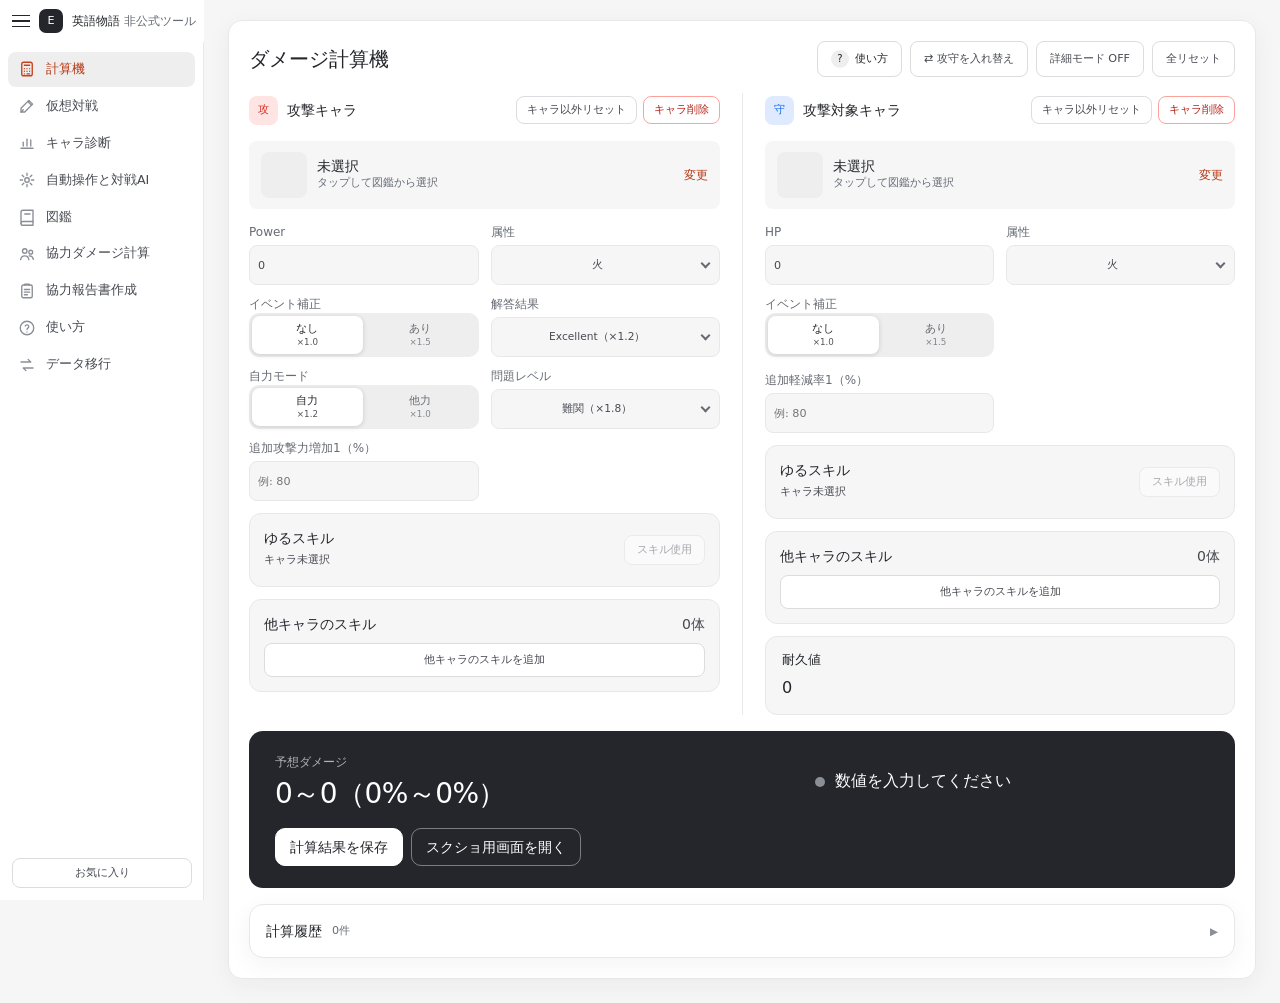
==== index.html @ 625e65b7 "Add files via upload" ====
<!DOCTYPE html>
<html lang="ja"><head><meta charset="utf-8"><meta name="viewport" content="width=device-width,initial-scale=1,viewport-fit=cover"><script>if(/iP(hone|ad|od)/.test(navigator.userAgent)||(navigator.platform==="MacIntel"&&navigator.maxTouchPoints>1))document.querySelector('meta[name=viewport]').content+=",maximum-scale=1";try{if(localStorage.getItem("eigoSidebarCollapsed")==="1")document.documentElement.classList.add("sidebar-collapsed")}catch(e){}</script><title>英語物語 非公式ツール</title><link href="base.css?v=20261107-ui1" rel="stylesheet"><link href="calculator.css?v=20261107-ui1" rel="stylesheet"><link href="catalog.css?v=20261107-ui1" rel="stylesheet"><link href="coop.css?v=20261107-ui1" rel="stylesheet"><link href="battle.css?v=20261107-ui1" rel="stylesheet"><link href="help.css?v=20261126-diag1" rel="stylesheet"><meta content="20260924-424" name="eigo-ui-build"></head><body>
<header class="topbar"><button class="hamburger" id="menuToggle" type="button" aria-label="メニューを開く" aria-controls="sidebar" aria-expanded="false"><i></i><i></i><i></i></button><b class="brand"><span class="brand-mark" aria-hidden="true">E</span><span>英語物語 <span class="brand-sub">非公式ツール</span></span></b><button id="tempToggle" class="temp-toggle" type="button">お気に入り</button></header><aside id="tempDrawer" class="temp-drawer"><h2>お気に入り</h2><p id="tempEmpty">お気に入りのキャラはありません</p><div id="tempList"></div><div class="temp-actions"><button id="tempClearSelected" type="button">選択削除</button><button id="tempClearAll" type="button">一括削除</button></div></aside><nav class="tabbar" id="tabbar" aria-label="ページ切替"><button type="button" data-page="calculator" class="active"><svg class="nav-icon" viewBox="0 0 24 24" aria-hidden="true" fill="none" stroke="currentColor" stroke-width="1.8" stroke-linecap="round" stroke-linejoin="round"><rect x="5" y="3" width="14" height="18" rx="2.5"/><path d="M8.5 7h7M8.5 11.5h.01M12 11.5h.01M15.5 11.5h.01M8.5 15h.01M12 15h.01M15.5 15h.01M8.5 18.5h.01M12 18.5h3.5"/></svg><span>計算機</span></button><button type="button" data-page="zukan"><svg class="nav-icon" viewBox="0 0 24 24" aria-hidden="true" fill="none" stroke="currentColor" stroke-width="1.8" stroke-linecap="round" stroke-linejoin="round"><path d="M4 5.5A2.5 2.5 0 0 1 6.5 3H20v15H6.5A2.5 2.5 0 0 0 4 20.5z"/><path d="M4 20.5A2.5 2.5 0 0 0 6.5 23H20v-5"/><path d="M9 8h7"/></svg><span>図鑑</span></button><button type="button" data-page="coop"><svg class="nav-icon" viewBox="0 0 24 24" aria-hidden="true" fill="none" stroke="currentColor" stroke-width="1.8" stroke-linecap="round" stroke-linejoin="round"><circle cx="9" cy="8" r="3"/><circle cx="17" cy="9.5" r="2.5"/><path d="M3.5 19.5c.6-3.2 2.8-5 5.5-5s4.9 1.8 5.5 5"/><path d="M14.8 14.6c2.6-.3 4.9 1.2 5.7 4.4"/></svg><span>協力計算</span></button><button type="button" data-page="coop-report"><svg class="nav-icon" viewBox="0 0 24 24" aria-hidden="true" fill="none" stroke="currentColor" stroke-width="1.8" stroke-linecap="round" stroke-linejoin="round"><rect x="5" y="4" width="14" height="17" rx="2"/><path d="M9 4V3h6v1M8.5 10h7M8.5 13.5h7M8.5 17h4"/></svg><span>報告書</span></button><button type="button" id="moreToggle" aria-expanded="false" aria-controls="moreSheet"><svg class="nav-icon" viewBox="0 0 24 24" aria-hidden="true" fill="none" stroke="currentColor" stroke-width="1.8" stroke-linecap="round" stroke-linejoin="round"><circle cx="6" cy="12" r="1"/><circle cx="12" cy="12" r="1"/><circle cx="18" cy="12" r="1"/></svg><span>その他</span></button></nav><div class="more-sheet" id="moreSheet" hidden><button type="button" data-page="battle">仮想対戦</button><button type="button" data-page="diag">キャラ診断</button><button type="button" data-page="ai">自動操作と対戦AI</button><button type="button" data-page="help">使い方</button><button type="button" data-page="migration">データ移行</button></div>
<aside class="sidebar" id="sidebar" aria-label="ページ切替"><button class="active" data-page="calculator"><svg class="nav-icon" viewBox="0 0 24 24" aria-hidden="true" fill="none" stroke="currentColor" stroke-width="1.8" stroke-linecap="round" stroke-linejoin="round"><rect x="5" y="3" width="14" height="18" rx="2.5"/><path d="M8.5 7h7M8.5 11.5h.01M12 11.5h.01M15.5 11.5h.01M8.5 15h.01M12 15h.01M15.5 15h.01M8.5 18.5h.01M12 18.5h3.5"/></svg><span>計算機</span></button><button data-page="battle"><svg class="nav-icon" viewBox="0 0 24 24" aria-hidden="true" fill="none" stroke="currentColor" stroke-width="1.8" stroke-linecap="round" stroke-linejoin="round"><path d="M14.5 4.5 19.5 9.5 9 20H4v-5z"/><path d="m13 6 5 5"/><path d="M4 20l3-3"/></svg><span>仮想対戦</span></button><button data-page="diag"><svg class="nav-icon" viewBox="0 0 24 24" aria-hidden="true" fill="none" stroke="currentColor" stroke-width="1.8" stroke-linecap="round" stroke-linejoin="round"><path d="M4 19h16"/><path d="M7 16v-5"/><path d="M12 16V7"/><path d="M17 16v-8"/></svg><span>キャラ診断</span></button><button data-page="ai"><svg class="nav-icon" viewBox="0 0 24 24" aria-hidden="true" fill="none" stroke="currentColor" stroke-width="1.8" stroke-linecap="round" stroke-linejoin="round"><circle cx="12" cy="12" r="3"/><path d="M12 3v3M12 18v3M3 12h3M18 12h3M5.6 5.6l2.1 2.1M16.3 16.3l2.1 2.1M18.4 5.6l-2.1 2.1M7.7 16.3l-2.1 2.1"/></svg><span>自動操作と対戦AI</span></button><button data-page="zukan"><svg class="nav-icon" viewBox="0 0 24 24" aria-hidden="true" fill="none" stroke="currentColor" stroke-width="1.8" stroke-linecap="round" stroke-linejoin="round"><path d="M4 5.5A2.5 2.5 0 0 1 6.5 3H20v15H6.5A2.5 2.5 0 0 0 4 20.5z"/><path d="M4 20.5A2.5 2.5 0 0 0 6.5 23H20v-5"/><path d="M9 8h7"/></svg><span>図鑑</span></button><button data-page="coop"><svg class="nav-icon" viewBox="0 0 24 24" aria-hidden="true" fill="none" stroke="currentColor" stroke-width="1.8" stroke-linecap="round" stroke-linejoin="round"><circle cx="9" cy="8" r="3"/><circle cx="17" cy="9.5" r="2.5"/><path d="M3.5 19.5c.6-3.2 2.8-5 5.5-5s4.9 1.8 5.5 5"/><path d="M14.8 14.6c2.6-.3 4.9 1.2 5.7 4.4"/></svg><span>協力ダメージ計算</span></button><button data-page="coop-report"><svg class="nav-icon" viewBox="0 0 24 24" aria-hidden="true" fill="none" stroke="currentColor" stroke-width="1.8" stroke-linecap="round" stroke-linejoin="round"><rect x="5" y="4" width="14" height="17" rx="2"/><path d="M9 4V3h6v1M8.5 10h7M8.5 13.5h7M8.5 17h4"/></svg><span>協力報告書作成</span></button><button data-page="help"><svg class="nav-icon" viewBox="0 0 24 24" aria-hidden="true" fill="none" stroke="currentColor" stroke-width="1.8" stroke-linecap="round" stroke-linejoin="round"><circle cx="12" cy="12" r="9"/><path d="M9.6 9.3a2.5 2.5 0 0 1 4.8.9c0 1.7-2.4 2.2-2.4 3.8M12 17.2h.01"/></svg><span>使い方</span></button><button data-page="migration"><svg class="nav-icon" viewBox="0 0 24 24" aria-hidden="true" fill="none" stroke="currentColor" stroke-width="1.8" stroke-linecap="round" stroke-linejoin="round"><path d="M4 8h13l-3.5-3.5M20 16H7l3.5 3.5"/></svg><span>データ移行</span></button></aside><main>
<section class="page active" id="page-calculator"><div class="panel"><div class="calculator-title page-head"><div class="page-head-text"><h1>ダメージ計算機</h1></div><div class="calculator-actions"><button class="help-btn" type="button" data-help="calculator" aria-label="計算機の使い方"><span class="help-btn-mark" aria-hidden="true">?</span>使い方</button><button class="swap" id="swap" type="button">⇄ 攻守を入れ替え</button><button class="detail-mode-btn" id="detailMode" type="button" aria-pressed="false">詳細モード OFF</button><button class="reset-btn" id="resetAll" type="button">全リセット</button></div></div><div class="calculator-layout"><div class="battle">
<article class="fighter attacker"><div class="fighter-title"><h2><span class="role-badge" aria-hidden="true">攻</span><span class="fighter-name">攻撃キャラ</span></h2><div class="fighter-actions"><button class="mini-reset" id="attackerResetExceptCharacter" type="button">キャラ以外リセット</button><button class="mini-reset danger" id="attackerRemoveCharacter" type="button">キャラ削除</button></div></div><button class="pick" id="attackerPicker" data-char-drag="calc:attacker"><span class="portrait"></span><span><strong>未選択</strong><small>タップして図鑑から選択</small></span></button><div class="fields"><label class="limit-break-field" hidden>凸数<select id="attackerLimitBreak"></select></label><label>Power<input id="attackerPower" type="number" inputmode="numeric" value="0"></label><label>属性<select id="attackerAttribute"></select></label><label>イベント補正<select id="attackerEvent" data-switch><option value="1">なし（×1.0）</option><option value="1.5">あり（×1.5）</option></select></label><label>解答結果<select id="answerSpeed"><option value="1.2">Excellent（×1.2）</option><option value="1">Correct（×1.0）</option><option value="0.5">2回目で正解（×0.5）</option></select></label><label class="calculator-self-checkbox">自力モード<span class="calculator-self-checkbox-control"><input id="selfMode" type="checkbox" checked data-switch="自力（×1.2）/他力（×1.0）"><span>適用（×1.2）</span></span></label><label>問題レベル<select id="questionLevel"><option value="1.45">小学生（×1.45）</option><option value="1.5">中1（×1.5）</option><option value="1.55">中2（×1.55）</option><option value="1.6">中3（×1.6）</option><option value="1.65">高1（×1.65）</option><option value="1.7">高2（×1.7）</option><option value="1.75">高3（×1.75）</option><option selected value="1.8">難関（×1.8）</option></select></label><label class="detail-mode-target">生存補正（ターン数）<select id="survivalTurns"></select></label><label class="detail-mode-target">全体攻撃<select id="allAttack" data-switch><option value="0">なし</option><option value="1">あり（×5）</option></select></label><div class="progressive-fields inline-progressive" id="attackBuffFields"></div><div class="progressive-fields detail-mode-target" id="extraHitFields"></div></div><div class="skill"><div><b>ゆるスキル</b><p id="attackerSkill">キャラ未選択</p><small id="attackerEffect"></small></div><button disabled id="attackerSkillBtn">スキル使用</button></div><section class="borrowed-skills" data-char-drag="calc-borrow:attacker"><div><b>他キャラのスキル</b><span id="attackerBorrowedCount">0体</span></div><div class="borrowed-buttons"><button id="attackerBorrowSkill" type="button">他キャラのスキルを追加</button></div><div id="attackerBorrowedList"></div><div id="attackerBorrowedActions" class="borrowed-actions" hidden><button id="attackerUseAllBorrowed" class="mini-reset" type="button">一括使用</button><button id="attackerDisableAllBorrowed" class="mini-reset" type="button">一括解除</button><button id="attackerClearBorrowed" class="mini-reset" type="button">一括削除</button></div></section></article>
<article class="fighter defender"><div class="fighter-title"><h2><span class="role-badge" aria-hidden="true">守</span><span class="fighter-name">攻撃対象キャラ</span></h2><div class="fighter-actions"><button class="mini-reset" id="defenderResetExceptCharacter" type="button">キャラ以外リセット</button><button class="mini-reset danger" id="defenderRemoveCharacter" type="button">キャラ削除</button></div></div><button class="pick" id="defenderPicker" data-char-drag="calc:defender"><span class="portrait"></span><span><strong>未選択</strong><small>タップして図鑑から選択</small></span></button><div class="fields"><label class="limit-break-field" hidden>凸数<select id="defenderLimitBreak"></select></label><label>HP<input id="defenderHp" type="number" inputmode="numeric" value="0"></label><label>属性<select id="defenderAttribute"></select></label><label>イベント補正<select id="defenderEvent" data-switch><option value="1">なし（×1.0）</option><option value="1.5">あり（×1.5）</option></select></label></div><div class="progressive-fields" id="cutRateFields"></div><div class="progressive-fields detail-mode-target" id="extraHealFields"></div><div class="skill"><div><b>ゆるスキル</b><p id="defenderSkill">キャラ未選択</p><small id="defenderEffect"></small></div><button disabled id="defenderSkillBtn">スキル使用</button></div><section class="borrowed-skills" data-char-drag="calc-borrow:defender"><div><b>他キャラのスキル</b><span id="defenderBorrowedCount">0体</span></div><div class="borrowed-buttons"><button id="defenderBorrowSkill" type="button">他キャラのスキルを追加</button></div><div id="defenderBorrowedList"></div><div id="defenderBorrowedActions" class="borrowed-actions" hidden><button id="defenderUseAllBorrowed" class="mini-reset" type="button">一括使用</button><button id="defenderDisableAllBorrowed" class="mini-reset" type="button">一括解除</button><button id="defenderClearBorrowed" class="mini-reset" type="button">一括削除</button></div></section><div class="durability"><h2>耐久値</h2><b id="durabilityValue">0</b></div><div class="ghost detail-mode-target"><h2>幽霊攻撃への耐久（攻撃対象キャラ）</h2><div id="ghostResult">攻撃対象のHPを入力してください</div></div></article></div>
<div class="calculator-result-rail"><div class="result"><small class="result-label">予想ダメージ</small><strong id="killResult">数値を入力してください</strong><div id="multiHitResult" class="multi-hit-result"></div><div id="damageRange">0～0（0%～0%）</div><div id="remainingHp" class="remaining-hp"></div><div id="allAttackWarning" class="calculation-warning"></div><div class="calculator-result-actions"><button type="button" class="download" id="saveCalculation">計算結果を保存</button><button class="download" id="downloadResult">スクショ用画面を開く</button></div></div><details class="calculator-history" id="calculatorHistory"><summary>計算履歴 <span id="calculatorHistoryCount">0件</span><span class="calculator-history-arrow" aria-hidden="true"></span></summary><div id="calculatorHistoryList" class="calculator-history-list"></div></details></div></div></div></section>
<section class="page" id="page-battle"><div class="panel"><div class="page-head"><div class="page-head-text"><h1>仮想対戦</h1></div><div class="coop-title-actions"><button class="help-btn" type="button" data-help="battle" aria-label="仮想対戦の使い方"><span class="help-btn-mark" aria-hidden="true">?</span>使い方</button></div></div><div class="char-mode-tabs bt-tabs" id="battleTabs" role="tablist"></div><div id="battleApp"></div><div id="battleModal"></div><div id="battleToast" class="bt-toast" hidden></div></div></section><section class="page" id="page-diag"><div class="panel"><div class="page-head"><div class="page-head-text"><h1>キャラ診断（相性AI k17）</h1><p class="page-lead">既存キャラ・凸違い・未実装キャラの性能から、4コスト帯での強さを1つのスコア（平均50・標準偏差10）に数値化します</p></div><div class="coop-title-actions"><button class="help-btn" type="button" data-help="diag" aria-label="キャラ診断の使い方"><span class="help-btn-mark" aria-hidden="true">?</span>使い方</button></div></div><div id="diagLoading" class="diag-loading">相性AIモデルを読み込み中...</div><div id="diagMount" hidden><div class="diag-layout"><div class="diag-editor"><div class="fighter-title"><h2><span class="role-badge diag-badge" aria-hidden="true">診</span><span class="fighter-name">対象キャラ・性能設定</span></h2><div class="fighter-actions"><button class="mini-reset" id="diagResetToOrig" type="button" hidden>元の値に戻す</button><button class="mini-reset" id="diagNewUnimp" type="button">未実装（新規入力）</button></div></div><button class="pick" id="diagPicker" type="button" data-char-drag="diag:main"><span class="portrait"></span><span><strong>未選択（未実装・自由入力モード）</strong><small>タップして既存キャラを図鑑から読み込むこともできます</small></span></button><div class="fields"><label>キャラ名<input id="diagName" type="text" value="未実装キャラ"></label><label>レア（伝は1デッキ1体制限）<select id="diagRare"><option value="N">N</option><option value="R">R</option><option value="CR">CR</option><option value="ZR" selected>ZR</option><option value="MZR">MZR</option><option value="伝">伝</option></select></label><label>Cost<input id="diagCost" type="number" inputmode="numeric" min="1" max="500" value="28"></label><label>属性<select id="diagAttr"><option value="火">火</option><option value="水">水</option><option value="風">風</option><option value="火水">火水</option><option value="水風">水風</option><option value="風火">風火</option><option value="全">全属性</option></select></label><label id="diagLimitBreakWrap" hidden>凸数<select id="diagLimitBreak"></select></label><label id="diagStatModeWrap">HP / Power の基準<select id="diagStatMode"><option value="1" selected>完凸値で入力</option><option value="0">無凸値で入力（×1.6自動換算）</option></select></label><label>HP<input id="diagHp" type="number" inputmode="numeric" min="1" value="4500"></label><label>Power<input id="diagPw" type="number" inputmode="numeric" min="0" value="2600"></label></div><div class="diag-skill-card"><div class="diag-skill-head"><b>ゆるスキル設定</b><small>既存キャラのスキル改変シミュレーションにも対応</small></div><div id="diagOrigSkillBox" class="diag-orig-skill" hidden><span id="diagOrigSkillText"></span></div><div class="fields"><label>スキル種類<select id="diagSkillType"><option value="none">スキルなし</option><option value="atk_up" selected>攻撃力アップ</option><option value="multi_attack">連続攻撃</option><option value="all_attack">全体攻撃</option><option value="shield">シールド（軽減）</option><option value="heal">回復</option><option value="revive">蘇生</option><option value="color_change">色変（属性変化）</option><option value="shorten">カウント短縮</option><option value="delay">カウント遅延</option><option value="cover">かばう（自身集中）</option><option value="cover_leader">かわす（リーダー集中）</option></select></label><label id="diagTurnWrap">必要ターン（カウント）<input id="diagTurn" type="number" inputmode="numeric" min="0" max="99" value="2"></label><label id="diagAmountWrap"><span id="diagAmountLabel">攻撃力増加（%）</span><input id="diagAmount" type="number" inputmode="decimal" step="any" value="100"></label><label id="diagTurnsWrap">継続ターン<input id="diagTurns" type="number" inputmode="numeric" min="1" max="40" value="2"></label><label id="diagScopeWrap">効果適用者<select id="diagScope"><option value="self">自身</option><option value="team" selected>味方全員</option><option value="leader">リーダー</option></select></label><label id="diagTargetAttrWrap"><span id="diagTargetAttrLabel">味方の属性条件</span><select id="diagTargetAttr"><option value="">味方全員（全属性）</option><option value="火">火属性の味方のみ</option><option value="水">水属性の味方のみ</option><option value="風">風属性の味方のみ</option></select></label><label id="diagVsAttrWrap">対属性条件（敵属性）<select id="diagVsAttr"><option value="">なし（全属性に有効）</option><option value="火">火属性の敵に対して</option><option value="水">水属性の敵に対して</option><option value="風">風属性の敵に対して</option></select></label></div></div><button type="button" class="primary diag-run-btn" id="diagRunBtn">この性能で診断する</button></div><div class="diag-results"><div class="diag-hero"><div class="diag-hero-main"><small class="diag-hero-label">総合診断スコア（通常時 / 全キャラ平均 50.0）</small><div id="diagScoreValue" class="diag-score-value">--.- 点</div><strong id="diagTierLabel" class="diag-tier-label" data-state="chance">判定中</strong><div id="diagSubMeta" class="diag-sub-meta"></div></div><div class="diag-theme-card"><small>イベント補正あり（HP・Power ×1.5）</small><strong id="diagThemeScore">--.- 点</strong><span id="diagThemeMeta"></span></div><div id="diagSpecEcho" class="diag-spec-echo"></div><div id="diagWarnings" class="diag-warnings" hidden></div></div><section class="diag-section"><h2>コスト帯別の評価と相性の良い編成例</h2><div class="help-table-scroll"><table class="help-table diag-table"><thead><tr><th>コスト帯</th><th>評価Q</th><th>内訳</th><th>最適枠</th><th>相性の良い編成例（押すと読込）</th></tr></thead><tbody id="diagBandsBody"></tbody></table></div></section><section class="diag-section"><h2>スコアが近い既存キャラ（押すと読込）</h2><div id="diagNearList" class="diag-near-list"></div></section></div></div><details class="calculator-history diag-ranking" id="diagRankingPanel"><summary>既存キャラ 診断スコア一覧 <span id="diagRankCount">1,429体</span><span class="calculator-history-arrow" aria-hidden="true"></span></summary><div class="diag-rank-body"><div class="diag-rank-controls"><label>名前で検索<input id="diagRankSearch" type="search" placeholder="キャラ名を入力" autocomplete="off"></label><label>レア絞り込み<select id="diagRankRare"><option value="">すべて</option><option value="N">N</option><option value="R">R</option><option value="CR">CR</option><option value="ZR">ZR</option><option value="MZR">MZR</option><option value="伝">伝</option></select></label></div><div id="diagRankList" class="diag-rank-list"></div></div></details></div></div></section><section class="page" id="page-zukan"><div class="panel"><div class="page-head zukan-head"><div class="page-head-text"><h1>キャラ図鑑</h1><p class="page-lead"><span id="zkCount"></span></p></div><div class="coop-title-actions"><button class="help-btn" type="button" data-help="zukan" aria-label="図鑑の使い方"><span class="help-btn-mark" aria-hidden="true">?</span>使い方</button></div></div><div class="zukan-quick-access"><div id="zukanModeTabs" class="char-mode-tabs"><button type="button" data-mode="category">分類</button><button type="button" data-mode="filter">絞り込み</button><button type="button" data-mode="search">キャラ名で検索</button></div><div class="name-search-field" id="zukanNameSearchField" hidden><label for="zkSearch">キャラ名</label><input id="zkSearch" type="search" placeholder="キャラ名を入力" autocomplete="off"></div><div id="zukanCategoryBars" class="char-category-bars"><div id="zukanLargeTabs" class="char-large-tabs"></div><div id="zukanMiddleChips" class="char-middle-chips"></div><div id="zukanSmallChips" class="char-small-chips" hidden></div></div><div id="zukanCurrent" class="char-current"><b id="zukanCurrentPath"></b><span id="zukanCurrentCount"></span></div></div><div id="zkStatus">読み込み中...</div><div id="zkBox"></div><div id="zukanCategorySheet" class="picker-category-sheet" hidden><button class="picker-sheet-backdrop" type="button" onclick="document.getElementById('zukanCategorySheet').hidden=true"></button><div class="picker-sheet-panel cat-sheet-panel" role="dialog" aria-modal="true" aria-label="分類から選ぶ"><div class="cat-sheet-head"><div><h2>分類から選ぶ</h2></div><button class="close close-button cat-sheet-close" type="button" aria-label="閉じる">×</button></div><div id="zukanCategorySheetBody" class="cat-sheet-body"></div></div></div><template id="zkFilterMount"></template></div></section><section class="page" id="page-coop"><div class="panel coop-panel"><div class="coop-title page-head"><div class="page-head-text"><h1>協力ダメージ計算</h1></div><div class="coop-title-actions"><button class="help-btn" type="button" data-help="coop" aria-label="協力ダメージ計算の使い方"><span class="help-btn-mark" aria-hidden="true">?</span>使い方</button><button id="coopDetailMode" class="detail-mode-btn" type="button" aria-pressed="false">詳細モード OFF</button><button id="coopRecord" class="reset-btn" type="button">記録</button><button id="coopReset" class="reset-btn" type="button">全リセット</button></div></div><div class="coop-input-layout"><div id="coopEnemies" class="coop-enemies"></div><section class="coop-decks"><button id="coopDecksToggle" class="coop-decks-toggle" type="button" aria-expanded="true"><span>味方デッキ</span><span class="coop-decks-arrow">▼</span></button><div id="coopDecksBody"><div class="coop-section-title"><div><h2>味方デッキ</h2></div><div class="coop-section-actions"><fieldset class="coop-action-group coop-proposal-group"><legend class="coop-action-group-title">デッキ提案</legend><div class="coop-action-items"><label class="coop-proposal-deck-count">攻略デッキ数<select id="coopProposalDeckCount"><option value="3">3</option><option value="4" selected>4</option><option value="5">5</option></select></label><button id="coopPropose" class="reset-btn coop-propose" type="button">デッキ提案</button></div></fieldset><fieldset class="coop-action-group coop-condition-group"><legend class="coop-action-group-title">計算条件</legend><div class="coop-action-items"><div class="coop-fixed-multiplier-controls"><div class="coop-self-field"><span class="coop-field-label">自力</span><label class="coop-self-toggle" data-switch-hide><input id="coopSelfMode" type="checkbox" data-switch="自力（×1.2）/他力（×1.0）"><span>自力 OFF</span></label></div><label class="coop-question-level">問題レベル<select id="coopQuestionLevel"><option value="1.1">小学生</option><option value="1.2">中1</option><option value="1.3">中2</option><option value="1.4">中3</option><option value="1.5">高1</option><option value="1.6">高2</option><option value="1.99" selected>高3以上</option></select></label></div></div></fieldset><fieldset class="coop-action-group coop-organize-group"><legend class="coop-action-group-title">整理</legend><div class="coop-action-items"><button id="coopKeepDropCharacters" class="reset-btn" type="button">ドロップキャラ以外削除</button><button id="coopDeckReset" class="reset-btn" type="button">全デッキリセット</button></div></fieldset></div></div><div id="coopDeckRows"></div></div><section id="coopManualJudge" class="coop-result coop-manual-judge" data-status="empty"><div class="coop-manual-judge-title"><h2>手動デッキ判定</h2><small>入力中の味方デッキを総合判定</small></div><strong id="coopClearResult">敵とデッキを入力してください</strong><div id="coopDamageResult"></div><div id="coopResultDetails"></div></section></section></div><section id="coopProposalUsageResults" class="coop-proposal-usage-results" hidden><button id="coopProposalUsageToggle" class="coop-proposal-toggle" type="button" aria-expanded="true"><span>枠別キャラ使用数</span><small id="coopProposalUsageCount"></small><span class="coop-proposal-usage-arrow">▼</span></button><div id="coopProposalUsageBody"><section id="coopProposalUsage" class="coop-proposal-usage"></section></div></section><section id="coopProposalResults" class="coop-proposal-results" hidden><button id="coopProposalToggle" class="coop-proposal-toggle" type="button" aria-expanded="true"><span>提案デッキ</span><small id="coopProposalCount"></small><span class="coop-proposal-arrow">▼</span></button><div id="coopProposalBody"><div class="coop-proposal-heading"><div class="coop-proposal-controls"></div><div id="coopProposalGrid" class="coop-proposal-grid"></div></div></section><section class="coop-proposal-history"><button id="coopHistoryToggle" class="coop-history-toggle" type="button" aria-expanded="false"><span>記録データ</span><small>最大5件・敵15体と記録デッキ</small><span class="coop-history-arrow">▶</span></button><div id="coopHistoryBody" hidden><p id="coopProposalHistoryEmpty">保存済みデータはありません</p><div id="coopProposalHistory"></div></div></section></div></section><section class="page" id="page-coop-report"><div class="panel"><div class="coop-report-title page-head"><div class="page-head-text"><h1>協力報告書作成</h1></div><div class="coop-title-actions"><button class="help-btn" type="button" data-help="coop-report" aria-label="協力報告書の使い方"><span class="help-btn-mark" aria-hidden="true">?</span>使い方</button><button id="coopRandomDeleteMode" class="reset-btn danger" type="button" aria-pressed="false">削除</button></div></div><div class="coop-random-toolbar-final"><div class="coop-step-control"><span>列</span><button id="coopColumnMinus" type="button" aria-label="列を減らす">−</button><output id="coopColumnValue">3</output><button id="coopColumnPlus" type="button" aria-label="列を増やす">＋</button></div><div class="coop-step-control"><span>行</span><button id="coopRowMinus" type="button" aria-label="行を減らす">−</button><output id="coopRowValue">5</output><button id="coopRowPlus" type="button" aria-label="行を増やす">＋</button></div><button id="coopRandomDeleteAll" class="reset-btn danger" type="button" hidden>全削除</button></div><div id="coopRandomGrid" class="coop-random-grid"></div></div></section>
<section class="page" id="page-help"><div class="panel help-panel"></div></section><section class="page" id="page-ai"><div class="panel ai-page"><div class="page-head"><div class="page-head-text"><h1>自動操作と対戦AIのしくみ</h1></div></div>
<p class="ai-lead">仮想対戦の「自動操作」が試合をどう進め、「対戦AI」がデッキの強さをどう見積もっているかを、順番にすべて説明するページです。気になる所だけ開いて読めます。</p>
<nav class="ai-toc" aria-label="目次"><b>目次</b><ol><li><a href="#ai-overview" data-ai-open="ai-overview">全体像</a></li><li><a href="#ai-auto" data-ai-open="ai-auto">自動操作の探し方</a></li><li><a href="#ai-est" data-ai-open="ai-est">対戦AIの作り方</a></li><li><a href="#ai-env" data-ai-open="ai-env">強いデッキの環境のつくり方</a></li><li><a href="#ai-update" data-ai-open="ai-update">新キャラが出たとき</a></li></ol></nav>
<div class="ai-expand"><button type="button" class="reset-btn" data-ai-all="open">すべて開く</button><button type="button" class="reset-btn" data-ai-all="close">すべて閉じる</button></div>
<details class="ai-sec" id="ai-overview" open><summary><span class="help-num">01</span>全体像</summary><div class="ai-body"><p>試合はゲームを再現した仮想の試合で行い、強さは1試合あたりの平均ランク点(完勝+2、勝利+1、引き分け0、敗北−1、完敗−2)で測ります。仕組みは2つです。</p>
<div class="ai-two"><div><b>自動操作</b><p>試合中の判断(スキルの使用・順番、攻撃の順、クイズの回答、狙う相手)を決めます。決まりと重みで動く計算で、AI(学習したモデル)ではありません。</p></div><div><b>対戦AI</b><p>デッキの強さを見積もる、学習したモデルです。「周りの9人がこうなら、このデッキは平均で何点取れるか」を出します。</p></div></div>
<p>2つは、お互いを材料にして交互に鍛え直しています。自動操作が変わるとデッキの強さの並びが変わり、並びが変わるとよく出る場面が変わるためです。</p>
<ol class="ai-flow"><li><b>強いデッキがそろった環境をつくる</b><span>対戦AIの点を使って、計算で再現する</span></li><li><b>その環境で、自動操作を鍛え直す</b><span>強いデッキ同士の試合で、判断を打ち直して改善する</span></li><li><b>その試合から、対戦AIを学び直す</b><span>変わった自動操作の結果で、デッキの強さを覚え直す</span></li></ol>
<p class="ai-loop">3 のあとは、また 1 に戻ります</p></div></details>
<details class="ai-sec" id="ai-auto"><summary><span class="help-num">02</span>自動操作の探し方</summary><div class="ai-body"><p>1試合の特定の判断を1つだけ変えて最後まで打ち直し、ランク点がどう変わるかを見ます。これを大量の試合・場面で繰り返し、「何を変えれば点が上がるか」を見つけます。</p>
<ul><li>約2,000試合 × 約75回の判断すべてで、別の候補を打ち直して損得を測る。負けやすいデッキの試合も混ぜて弱点を探す</li><li>損得から、<b>基本の重み</b>(どの場面でも効く)を調整し、はっきり偏りが出た条件を<b>条件つきの決まり</b>(特定の場面だけ効く)に加える</li><li>鍛えた版と前の版を、先手後手を入れ替えて数千〜数万組対戦させ、差が誤差よりはっきり大きいときだけ採用する。運の分は、同じ乱数で比べる・繰り返すことで打ち消す</li></ul>
<p>めったに出ない場面は、数が少なくて決まりができません。その場で何通りか打ち直す「先読み」だけが効きましたが、約100倍遅いので鍛え直しの段でだけ使っています。</p></div></details>
<details class="ai-sec" id="ai-est"><summary><span class="help-num">03</span>対戦AIの作り方</summary><div class="ai-body"><p><b>入力</b>は、キャラの名前ではなく性能(コスト・属性・HP・攻撃力・スキルの種類と効果量・カウントなど)と、枠・リーダー・補正です。出力は、「自分のデッキ・味方・敵」から出した予想ランク点です。</p>
<p><b>学習</b>は、実在しない架空のキャラで作った試合だけで行います。実在のキャラ・デッキで学ぶと使用率(人気)まで覚えて評価がゆがむためで、実在デッキは点検にだけ使います。</p>
<ol><li>架空のキャラ(コスト・HP・攻撃力・スキルなどを今の範囲より広く取る)で、デッキと並びを作る。半分は無作為、残りは対戦AIが外している種類ほど重く増やす</li><li>今の自動操作で戦わせ、10人それぞれの「自分のデッキ・味方・敵・得た点」を記録する</li><li>出した点が実際の点に合うように重みを調整し、実在デッキで点検する。伸びが止まるまで繰り返す</li></ol>
<p><b>形は2つ</b>あります。</p>
<ul><li><b>速い形</b>: 各キャラを数(ベクトル)にして、「単体の強さ + デッキ内の相性 + 味方との相性 + 敵との相性」を内積で足す。一瞬で計算できるので、全組み合わせから上位を拾える</li><li><b>全体を読む形</b>: 10人・50体を並べて、注意機構(各体が全員を見渡して情報を取り込む仕組み)で読む。「味方にいると強い・敵にいると強い」まで拾えるが重く、上位の候補の入れ替えを試すのに使う</li></ul></div></details>
<details class="ai-sec" id="ai-env"><summary><span class="help-num">04</span>強いデッキの環境のつくり方</summary><div class="ai-body"><p>実際のイベントで強いデッキが多く使われる状況を、計算で再現します。縛り7種類 × コスト帯4種類の28環境で、それぞれ候補デッキを5万個先に作っておきます。</p>
<ol><li>最初のデッキを組み、1セット(1,024試合)ずつ戦う</li><li><b>2連敗した人だけ</b>デッキを変える</li><li>変えるときは、直近10試合の周りのデッキと使用率を混ぜた状況に対して、候補の点を対戦AIで付け直し、枠ごとの帯(枠1は上の帯、枠5は下の帯)から重み付きで選ぶ</li><li>新しく参加する人は、前のセットの使用率で入れる</li><li>使用率が落ち着くまで繰り返す(1環境 10万試合)</li></ol></div></details>
<details class="ai-sec" id="ai-update"><summary><span class="help-num">05</span>新キャラが出たとき</summary><div class="ai-body"><ol><li>図鑑のデータを最新にする</li><li>強いデッキの環境を作り直す</li><li>その環境で、自動操作を鍛え直す</li><li>対戦AIを、<b>実在のキャラだけで、ゼロから</b>学習し直す</li></ol></div></details>
</div></section><section class="page" id="page-migration"><div class="panel migration-page"><div class="page-head"><div class="page-head-text"><h1>データ移行</h1></div><div class="coop-title-actions"><button class="help-btn" type="button" data-help="migration" aria-label="データ移行の使い方"><span class="help-btn-mark" aria-hidden="true">?</span>使い方</button></div></div><div id="migrationMount"></div></div></section></main>
<div id="pageHelp" class="picker-category-sheet page-help" hidden><button class="picker-sheet-backdrop" type="button" aria-label="閉じる" data-help-close></button><div class="picker-sheet-panel page-help-panel" role="dialog" aria-modal="true" aria-labelledby="pageHelpTitle"><div class="page-help-head"><div><h2 id="pageHelpTitle"></h2></div><button class="close close-button" type="button" aria-label="閉じる" data-help-close>×</button></div><ol id="pageHelpSteps" class="page-help-steps"></ol><div id="pageHelpTips" class="page-help-tips"></div><button id="pageHelpMore" class="reset-btn page-help-more" type="button">詳しい使い方・計算仕様を見る →</button></div></div><div class="overlay" hidden id="picker"><div class="modal picker-modal"><header class="picker-fixed"><div class="picker-title-row"><h2 id="pickerTitle">キャラを選択</h2><button class="close close-button" data-close="picker" type="button" aria-label="閉じる">×</button></div><div class="picker-top"><div class="picker-top-tags"><nav id="pickerModeTabs" class="char-mode-tabs"><button type="button" data-mode="category">分類</button><button type="button" data-mode="temporary">お気に入り</button><button type="button" data-mode="enemy" hidden>ドロップキャラ</button><button type="button" data-mode="filter">絞り込み</button><button type="button" data-mode="search">キャラ名で検索</button></nav><div class="name-search-field" id="pickerNameSearchField" hidden><label for="pickerSearch">キャラ名</label><input id="pickerSearch" type="search" placeholder="キャラ名を入力" autocomplete="off"></div><div class="char-category-bars"><div id="pickerLargeTabs" class="char-large-tabs"></div><div id="pickerMiddleChips" class="char-middle-chips"></div><div id="pickerSmallChips" class="char-small-chips" hidden></div></div></div><section id="pickerDeck" class="pk-deck" hidden></section></div></header><div class="picker-layout"><div id="pickerContent" class="picker-content"><div id="pickerCurrent" class="char-current"><b id="pickerCurrentPath"></b><span id="pickerCurrentCount"></span></div><div id="pickerBox"></div><section id="pickerTemporaryView" hidden><p id="pickerTemporaryEmpty">お気に入りのキャラはありません</p><div id="pickerTemporary" class="zk-grid"></div></section><section id="pickerEnemyView" hidden><p id="pickerEnemyEmpty">協力計算の味方キャラ選択時だけ表示します</p><div id="pickerEnemies" class="zk-grid"></div></section><template id="pkFilterMount"></template></div></div><div id="pickerCategorySheet" class="picker-category-sheet" hidden><button id="pickerCategorySheetClose" class="picker-sheet-backdrop" type="button"></button><div class="picker-sheet-panel cat-sheet-panel" role="dialog" aria-modal="true" aria-label="分類から選ぶ"><div class="cat-sheet-head"><div><h2>分類から選ぶ</h2></div><button class="close close-button cat-sheet-close" type="button" aria-label="閉じる">×</button></div><div id="pickerCategorySheetBody" class="cat-sheet-body"></div></div></div></div></div><div class="overlay detail-overlay" hidden id="detail"><button class="detail-nav" id="detailPrev" type="button" aria-label="前のキャラ">‹</button><div class="modal detail-modal"><button class="close close-button detail-close" data-close="detail" type="button" aria-label="閉じる">×</button><div class="detail-head"><img id="detailImage"><div><h2 id="detailName"></h2><p id="detailMeta"></p></div></div><div class="stats" id="detailStats"></div><div class="skill-detail"><b>ゆるスキル</b><span id="detailTurn"></span><p id="detailSkill"></p></div><div class="actions" id="detailActions"><button id="detailTemp" type="button">お気に入りに追加</button><button data-role="attacker">攻撃キャラに設定</button><button data-role="defender">攻撃対象に設定</button><button data-role="diag" type="button">キャラ診断で開く</button><button data-role="picker">選択する</button></div></div><button class="detail-nav" id="detailNext" type="button" aria-label="次のキャラ">›</button></div>
<script src="app.js?v=20261126-diag1"></script><script src="catalog.js?v=20261126-diag1"></script><script src="calculator.js?v=20261108-amt1"></script><script src="coop.js?v=20261107-ui2"></script><script src="coop-detail.js?v=20261107-ui1"></script><script src="migration.js?v=20261107-ui1"></script></body></html>
---- base.css ----
/* 英語物語 非公式ツール: 全ページ共通の土台
   デザインの変数・ページの枠組み・役割別のボタン・入力欄・小窓など、どのページでも同じ部品はここだけで定義する。
   ページ固有の見た目は calculator.css / catalog.css / coop.css / help.css に書く。
   同じセレクタを後ろで定義し直したり、!important で上書きしたりしない(例外は下の [hidden] だけ)。 */

/* ===== デザインの変数(図鑑の絞り込みを基準) ===== */
:root{
 --ui-accent:#24262b;--ui-accent-hover:#111214;--ui-accent-soft:#efeeee;--ui-accent-ring:rgba(36,38,43,.14);
 --ui-vermilion:#b73a17;--ui-vermilion-mark:#c8401c;--ui-state:#e0b252;
 --ui-band:#24262b;--ui-band-text:#d6d8db;--ui-band-sub:#b0b3b9;
 --ui-heading:#24262b;--ui-text:#474a51;--ui-text-sub:#474a51;--ui-muted:#666b73;
 --ui-border:#dcdcdf;--ui-border-strong:#c4c5c9;--ui-line:#e8e8ea;--ui-soft:#f6f6f7;--ui-hover:#f6f6f7;--ui-bg:#f6f6f7;
 --ui-danger:#b42318;--ui-danger-border:#fda29b;--ui-danger-soft:#fef3f2;
 --ui-attack:#d92d20;--ui-attack-soft:#fee4e2;--ui-guard:#1570ef;--ui-guard-soft:#e0eaff;--ui-warn:#dc6803;--ui-warn-soft:#fffaeb;
 --ui-radius:8px;--ui-radius-card:14px;--ui-shadow-card:0 6px 24px rgba(36,38,43,.05);
 --topbar-h:42px;--sidebar-w:204px;--sidebar-rail-w:56px;--tabbar-h:56px;--sticky-top:var(--topbar-h)
}

/* ===== 基本 ===== */
*,*::before,*::after{box-sizing:border-box}
/* hidden 属性は、どの部品の display 指定よりも優先して隠す(唯一の !important) */
[hidden]{display:none!important}
html{font-size:14px;-webkit-text-size-adjust:100%}
body{margin:0;overflow-x:hidden;background:var(--ui-bg);color:var(--ui-text);font:1rem/1.5 system-ui,-apple-system,"Hiragino Sans","Yu Gothic UI",sans-serif}
button,input,select,textarea{font:inherit;color:inherit}
button{cursor:pointer}
button:disabled{cursor:not-allowed}
img{max-width:100%}
h1{margin:0;font-size:1.45rem;font-weight:500}
h2{margin:0 0 10px;font-size:1rem;font-weight:500}
b,strong{font-weight:500}
h3{margin:0 0 8px;font-size:.95rem}
:where(button,a,select,input,textarea,summary,[tabindex]):focus-visible{outline:2px solid var(--ui-heading);outline-offset:2px}
@media(max-width:800px){html{font-size:13px}}

/* ===== ヘッダー・メニュー =====
   PC(1000px以上): 左メニュー(ロゴ・項目・下にお気に入り)。≡で「文字あり」と「アイコンだけ」を切り替える(html.sidebar-collapsed。app.js の toggleMenu)
   タブレット(641〜999px): 上のバー+≡で開く引き出し
   スマホ(640px以下): 上は細いバー(ロゴとお気に入り)だけ、下に5項目のタブ(.tabbar)。使い方などは「その他」にまとめる */
.topbar{position:fixed;inset:0 0 auto;z-index:40;display:flex;align-items:center;gap:9px;height:var(--topbar-h);padding:0 12px;border-bottom:1px solid var(--ui-line);background:#fff;font-size:.88rem}
.hamburger{display:grid;place-content:center;gap:4px;width:32px;height:32px;padding:0;border:0;border-radius:50%;background:transparent}
.hamburger i{display:block;width:18px;height:1.5px;background:var(--ui-heading)}
.brand{display:flex;align-items:center;gap:9px;color:var(--ui-heading);font-weight:500;white-space:nowrap}
.brand-mark{display:grid;place-items:center;width:24px;height:24px;flex:none;border-radius:7px;background:var(--ui-band);color:#fff;font-size:.8rem;font-weight:500}
.brand-sub{color:var(--ui-muted);font-weight:400}
.sidebar{position:fixed;top:var(--topbar-h);bottom:0;left:0;z-index:35;display:none;width:var(--sidebar-w);padding:8px;overflow-y:auto;border-right:1px solid var(--ui-line);background:#fff;box-shadow:6px 0 18px rgba(36,38,43,.1)}
.sidebar.open{display:block}
.sidebar button{display:flex;align-items:center;gap:10px;width:100%;margin:2px 0;padding:8px 10px;border:0;border-radius:var(--ui-radius);background:#fff;color:var(--ui-text);font-size:.9rem;font-weight:400;text-align:left}
.sidebar button:hover:not(.active){background:var(--ui-hover);color:var(--ui-heading)}
.sidebar button.active{background:var(--ui-accent-soft);color:var(--ui-vermilion);font-weight:500}
.nav-icon{width:18px;height:18px;flex:none;color:#8a8e96}
.sidebar button.active .nav-icon{color:var(--ui-vermilion-mark)}
main{padding:calc(var(--topbar-h) + 12px) 16px 16px}
@media(min-width:1000px){
 :root{--sticky-top:0px}
 .topbar{right:auto;width:var(--sidebar-w);z-index:36;border-bottom:0}
 .topbar .temp-toggle{position:fixed;left:12px;bottom:12px;z-index:36;width:calc(var(--sidebar-w) - 24px);margin:0;padding:7px 10px;font-size:.8rem}
 .sidebar{top:var(--topbar-h);display:block;padding-bottom:64px;box-shadow:none}
 main{padding:20px 24px 24px calc(var(--sidebar-w) + 24px)}
 .temp-drawer{top:0;max-height:100vh}
 .sidebar-collapsed .topbar{width:var(--sidebar-rail-w);padding:0;justify-content:center}
 .sidebar-collapsed .brand{display:none}
 .sidebar-collapsed .topbar .temp-toggle{left:8px;width:calc(var(--sidebar-rail-w) - 16px);font-size:0;padding:7px 0}
 .sidebar-collapsed .topbar .temp-toggle::before{content:"";width:16px;height:16px;background:currentColor;-webkit-mask:var(--star-icon) center/contain no-repeat;mask:var(--star-icon) center/contain no-repeat}
 .sidebar-collapsed .sidebar{width:var(--sidebar-rail-w)}
 .sidebar-collapsed .sidebar button{justify-content:center;padding:8px 0}
 .sidebar-collapsed .sidebar button span{position:absolute;width:1px;height:1px;overflow:hidden;clip-path:inset(50%)}
 .sidebar-collapsed main{padding-left:calc(var(--sidebar-rail-w) + 24px)}
}
:root{--star-icon:url("data:image/svg+xml,%3Csvg xmlns='http://www.w3.org/2000/svg' viewBox='0 0 24 24' fill='none' stroke='black' stroke-width='1.8' stroke-linejoin='round'%3E%3Cpath d='m12 3.5 2.6 5.3 5.9.9-4.3 4.1 1 5.8L12 16.8l-5.2 2.8 1-5.8-4.3-4.1 5.9-.9z'/%3E%3C/svg%3E")}
@media(max-width:800px){.brand-sub{display:none}main{padding:calc(var(--topbar-h) + 12px) 8px 8px}}
/* スマホ: 下タブ */
.tabbar,.more-sheet{display:none}
@media(max-width:640px){
 .hamburger{display:none}
 .tabbar{position:fixed;inset:auto 0 0;z-index:40;display:grid;grid-template-columns:repeat(5,minmax(0,1fr));height:calc(var(--tabbar-h) + env(safe-area-inset-bottom,0px));padding-bottom:env(safe-area-inset-bottom,0px);border-top:1px solid var(--ui-line);background:#fff}
 .tabbar button{display:flex;flex-direction:column;align-items:center;justify-content:center;gap:3px;min-width:0;margin:0;padding:6px 2px;border:0;border-radius:0;background:#fff;color:var(--ui-muted);font-size:.7rem;font-weight:400;white-space:nowrap}
 .tabbar button.active{color:var(--ui-vermilion)}
 .tabbar .nav-icon{color:inherit}
 .tabbar button.active .nav-icon{color:var(--ui-vermilion-mark)}
 .more-sheet:not([hidden]){position:fixed;right:8px;bottom:calc(var(--tabbar-h) + env(safe-area-inset-bottom,0px) + 8px);z-index:41;display:grid;min-width:160px;padding:6px;border:1px solid var(--ui-line);border-radius:var(--ui-radius-card);background:#fff;box-shadow:var(--ui-shadow-card)}
 .more-sheet button{margin:0;padding:10px 12px;border:0;border-radius:var(--ui-radius);background:#fff;color:var(--ui-text);font-size:.9rem;text-align:left}
 .more-sheet button.active{background:var(--ui-accent-soft);color:var(--ui-vermilion)}
 main{padding-bottom:calc(var(--tabbar-h) + env(safe-area-inset-bottom,0px) + 12px)}
 .temp-drawer{top:var(--topbar-h);max-height:calc(100vh - var(--topbar-h) - var(--tabbar-h))}
}

/* ===== ページの枠と見出し ===== */
.page{display:none}
.page.active{display:block}
.panel{max-width:1180px;margin:0 auto;padding:20px;border:1px solid var(--ui-line);border-radius:var(--ui-radius-card);background:#fff;box-shadow:var(--ui-shadow-card)}
.page-head{display:flex;flex-wrap:wrap;align-items:center;justify-content:space-between;gap:10px 16px;margin:0 0 16px}
.page-head-text{min-width:0}
.page-head h1{margin:0;color:var(--ui-heading);font-size:20px;font-weight:500;line-height:1.3}
.page-lead{margin:0;color:var(--ui-muted);font-size:.86rem}
.page-actions,.calculator-actions,.coop-title-actions{display:flex;flex-wrap:wrap;align-items:center;justify-content:flex-end;gap:8px}
.page-head :is(.page-actions,.calculator-actions,.coop-title-actions)>button{min-height:36px;margin:0;padding:7px 13px;font-size:.8rem;line-height:1.2;white-space:nowrap}
@media(max-width:800px){
 .panel{padding:12px}
 .page-head{margin-bottom:12px}
 .page-actions,.calculator-actions,.coop-title-actions{justify-content:flex-end}
 .page-head :is(.page-actions,.calculator-actions,.coop-title-actions)>button{min-height:34px;padding:6px 10px;font-size:.74rem}
}

/* ===== ボタン(役割で見た目を決める) ===== */
/* 補助: 図鑑の「すべて初期化」と同じ */
:is(.reset-btn,.mini-reset,.detail-mode-btn,.swap,.temp-toggle){display:inline-flex;align-items:center;justify-content:center;gap:5px;margin:0;padding:6px 10px;border:1px solid var(--ui-border);border-radius:var(--ui-radius);background:#fff;color:var(--ui-text-sub);font-size:.76rem;font-weight:500;line-height:1.25;text-align:center;box-shadow:none}
.temp-toggle{margin-left:auto;padding:4px 10px;font-size:.74rem}
:is(.reset-btn,.mini-reset,.detail-mode-btn,.swap,.temp-toggle):hover:not(:disabled){background:var(--ui-hover)}
/* ON 状態: 図鑑のチェック済みチップと同じ */
:is(.reset-btn,.mini-reset,.detail-mode-btn,.swap):is(.active,[aria-pressed="true"]){border-color:var(--ui-accent);background:var(--ui-accent-soft);color:var(--ui-accent);box-shadow:inset 0 0 0 1px var(--ui-accent)}
/* 危険 */
:is(.reset-btn,.mini-reset).danger{border-color:var(--ui-danger-border);color:var(--ui-danger)}
:is(.reset-btn,.mini-reset).danger:hover:not(:disabled){background:var(--ui-danger-soft)}
:is(.reset-btn,.mini-reset).danger[aria-pressed="true"]{border-color:var(--ui-danger);background:var(--ui-danger-soft);color:var(--ui-danger);box-shadow:inset 0 0 0 1px var(--ui-danger)}
/* 主: 図鑑の「この条件でキャラを表示」と同じ */
:is(.download,.primary){display:inline-flex;align-items:center;justify-content:center;margin:0;padding:8px 14px;border:1px solid var(--ui-accent);border-radius:10px;background:var(--ui-accent);color:#fff;font-weight:500;line-height:1.25;box-shadow:none}
:is(.download,.primary):hover:not(:disabled){border-color:var(--ui-accent-hover);background:var(--ui-accent-hover)}
:is(.reset-btn,.mini-reset,.detail-mode-btn,.swap,.download,.primary):disabled{opacity:.45}
/* 使い方 */
.help-btn{display:inline-flex;align-items:center;gap:6px;border:1px solid var(--ui-border);border-radius:var(--ui-radius);background:#fff;color:var(--ui-accent);font-weight:500;box-shadow:none}
.help-btn:hover{background:var(--ui-accent-soft)}
.help-btn-mark{display:grid;place-items:center;width:18px;height:18px;flex:none;border-radius:50%;background:var(--ui-accent-soft);color:var(--ui-accent);font-size:.72rem;font-weight:500;line-height:1}
/* 閉じる(×) */
.close-button{display:grid;place-items:center;width:32px;height:32px;margin:0;padding:0;border:0;border-radius:8px;background:transparent;color:#8a8e96;font-size:18px;font-weight:300;line-height:1;touch-action:manipulation}
.close-button:hover{background:#f6f6f7;color:#474a51}
@media(max-width:800px){:is(.reset-btn,.mini-reset,.detail-mode-btn,.swap){padding:5px 8px;font-size:.72rem}}

/* ===== 入力欄・選択欄 ===== */
input[type=number],input[type=search],input[type=text],textarea{min-width:0;border:1px solid var(--ui-line);border-radius:var(--ui-radius);background:var(--ui-soft);color:var(--ui-text)}
input[type=number]:focus-visible,input[type=search]:focus-visible,input[type=text]:focus-visible,textarea:focus-visible{border-color:var(--ui-accent);outline:3px solid var(--ui-accent-ring);outline-offset:0}
/* JS(coopSyncStyledSelect など)が select を隠して作る選択欄。計算機・協力で共通 */
.coop-styled-select{position:relative;display:inline-flex;align-items:center;min-width:0;vertical-align:middle}
.coop-styled-select>select{position:absolute;width:1px;height:1px;margin:-1px;padding:0;overflow:hidden;clip:rect(0,0,0,0);border:0;white-space:nowrap}
.coop-styled-select-button{display:grid;grid-template-columns:minmax(0,1fr) 14px;align-items:center;gap:4px;width:100%;min-width:0;height:36px;margin:0;padding:0 10px 0 12px;border:1px solid var(--ui-line);border-radius:var(--ui-radius);background:var(--ui-soft);color:var(--ui-text);font-size:.8rem;font-weight:500;line-height:1.15;text-align:center;box-shadow:none}
.coop-styled-select-button::after{content:"";justify-self:end;width:7px;height:7px;margin-top:-4px;border:solid #666b73;border-width:0 2px 2px 0;transform:rotate(45deg)}
.coop-styled-select-button[aria-expanded="true"]{border-color:var(--ui-accent);box-shadow:0 0 0 3px var(--ui-accent-ring)}
.coop-styled-select-button:focus-visible{border-color:var(--ui-accent);outline:3px solid var(--ui-accent-ring);outline-offset:0}
.coop-styled-select-menu{position:fixed;z-index:1000;max-height:min(320px,60vh);min-width:min(180px,calc(100vw - 16px));max-width:calc(100vw - 16px);padding:5px;overflow-x:hidden;overflow-y:auto;overscroll-behavior:contain;border:1px solid #dcdcdf;border-radius:14px;background:#fff;box-shadow:0 12px 30px rgba(16,24,40,.18)}
.coop-styled-select-option{display:block;width:100%;margin:0;padding:9px 12px;border:0;border-radius:9px;background:#fff;color:var(--ui-text);font-size:.82rem;font-weight:500;line-height:1.25;text-align:left;white-space:nowrap}
.coop-styled-select-option:hover{background:var(--ui-hover)}
.coop-styled-select-option[aria-selected="true"]{background:var(--ui-accent-soft);color:var(--ui-accent);font-weight:500}

/* 2択の切替スイッチ(図鑑の「含む/一致」と同じ形)。app.js の uiBuildSwitch が作る */
.ui-switch-native{position:absolute;width:1px;max-width:1px;height:1px;min-height:0;margin:0;padding:0;overflow:hidden;opacity:0;pointer-events:none;clip-path:inset(50%)}
.ui-switch{display:grid;grid-auto-columns:minmax(0,1fr);grid-auto-flow:column;gap:2px;width:100%;min-height:44px;padding:3px;border-radius:10px;background:#efeeee}
.ui-switch button{display:grid;place-content:center;min-width:0;margin:0;padding:3px 2px;border:0;border-radius:8px;background:transparent;color:var(--ui-muted);font-size:.76rem;font-weight:500;line-height:1.15;text-align:center;box-shadow:none}
.ui-switch button small{display:block;margin-top:1px;font-size:.82em;font-weight:500;opacity:.8}
.ui-switch button:hover:not(.active){color:var(--ui-text)}
.ui-switch button.active{background:#fff;color:var(--ui-accent);box-shadow:0 1px 5px rgba(16,24,40,.16)}

/* ===== 小窓 ===== */
.overlay{position:fixed;inset:0;z-index:60;display:flex;align-items:center;justify-content:center;padding:18px;background:rgba(20,25,30,.62)}
.modal{position:relative;background:#fff}
@media(max-width:800px){.overlay{padding:6px}}
/* シート(一覧・使い方の説明)。PCは中央、スマホは下から */
.picker-category-sheet{position:fixed;inset:0;z-index:120;display:flex;align-items:center;justify-content:center;padding:18px}
.picker-sheet-backdrop{position:absolute;inset:0;width:100%;height:100%;margin:0;padding:0;border:0;border-radius:0;background:rgba(22,32,45,.45)}
.picker-sheet-panel{position:relative;z-index:1;width:min(1600px,calc(100vw - 36px));max-height:calc(100vh - 72px);padding:18px 22px 24px;overflow:auto;overscroll-behavior:contain;border-radius:22px;background:#fff;box-shadow:0 22px 60px rgba(15,23,42,.22)}
@media(max-width:800px){.picker-category-sheet{align-items:flex-end;padding:0}.picker-sheet-panel{width:100%;max-height:78vh;padding:14px 14px max(14px,env(safe-area-inset-bottom));border-radius:20px 20px 0 0}}
/* 各ページの「使い方」ボタンの説明 */
.page-help .page-help-panel{width:min(580px,calc(100vw - 36px))}
.page-help-head{display:flex;align-items:flex-start;justify-content:space-between;gap:12px}
.page-help-head h2{margin:2px 0 0;color:var(--ui-heading);font-size:1.15rem;font-weight:500}
.page-help-head .close-button{flex:none;width:34px;height:34px;font-size:1.3rem}
.page-help-steps{display:grid;gap:10px;margin:16px 0;padding:0;list-style:none;counter-reset:help-step}
.page-help-steps li{display:grid;grid-template-columns:29px minmax(0,1fr);gap:10px;align-items:start;color:var(--ui-text);font-size:.9rem;line-height:1.65;counter-increment:help-step}
.page-help-steps li::before{content:counter(help-step,decimal-leading-zero);display:grid;place-items:center;width:29px;height:29px;border-radius:8px;background:var(--ui-accent-soft);color:var(--ui-accent);font-size:.7rem;font-weight:500}
.page-help-tips{display:grid;gap:6px;padding:12px 14px;border:1px solid var(--ui-line);border-radius:12px;background:var(--ui-soft)}
.page-help-tips p{margin:0;padding-left:1em;color:var(--ui-text-sub);font-size:.84rem;line-height:1.6;text-indent:-1em}
.page-help-tips p::before{content:"・"}
.page-help-more{width:100%;min-height:42px;margin-top:14px}
@media(max-width:800px){.page-help .page-help-panel{width:100%}.page-help-steps li{font-size:.84rem}}

/* ===== お気に入りの引き出し(右上) ===== */
.temp-drawer{position:fixed;top:var(--topbar-h);right:0;z-index:39;display:none;width:min(360px,94vw);max-height:calc(100vh - var(--topbar-h));padding:14px;overflow:auto;border-left:1px solid var(--ui-line);background:#fff;box-shadow:-8px 8px 24px rgba(0,0,0,.13)}
.temp-drawer.open{display:block}
.temp-drawer h2{color:var(--ui-heading);font-size:1rem;font-weight:500}
#tempEmpty{margin:0;color:var(--ui-muted);font-size:.84rem}
.temp-item{display:grid;grid-template-columns:auto minmax(0,1fr) auto;align-items:center;gap:8px;padding:6px 0;border-bottom:1px solid #f6f6f7}
.temp-open{display:flex;align-items:center;gap:8px;min-width:0;margin:0;padding:0;border:0;background:transparent;color:var(--ui-text);text-align:left}
.temp-open img{width:44px;height:44px;flex:none;border-radius:8px;object-fit:cover}
.temp-open span{overflow-wrap:anywhere;font-size:.84rem}
.temp-delete{white-space:nowrap}
.temp-actions{display:flex;gap:8px;margin-top:12px}
.temp-actions button{flex:1 1 0;min-height:36px;margin:0;padding:6px 10px;border:1px solid var(--ui-border);border-radius:var(--ui-radius);background:#fff;color:var(--ui-text-sub);font-size:.8rem;font-weight:500}
.temp-actions button:hover{background:var(--ui-hover)}

/* ===== キャラ画像のドラッグ&ドロップ(app.js の registerCharDrag。data-char-drag の付いた枠で共通) =====
   長押しで文字選択や画像メニューが出ないようにする。掴んだ画像は指の少し上に出し、置ける枠は青、置けない枠は赤の点線で示す */
button[data-char-drag]{-webkit-touch-callout:none;-webkit-user-select:none;user-select:none}
.char-dragging,.char-dragging *{cursor:grabbing}
.char-drag-ghost{position:fixed;z-index:1000;width:60px;height:60px;border:2px solid #fff;border-radius:12px;background:var(--ui-soft) center/cover no-repeat;box-shadow:0 10px 24px rgba(16,24,40,.32);pointer-events:none;transform:translate(-50%,-75%)}
.char-drag-source{opacity:.4}
.char-drop-target{outline:3px solid var(--ui-accent);outline-offset:-3px}
.char-drop-invalid{outline:2px dashed var(--ui-danger);outline-offset:-2px}

/* ===== アニメーション(端末で「視差効果を減らす」を選んでいる人には動かさない) ===== */
@media(prefers-reduced-motion:no-preference){
 @keyframes ui-fade{from{opacity:0}to{opacity:1}}
 @keyframes ui-rise{from{opacity:0;transform:translateY(8px)}to{opacity:1;transform:none}}
 @keyframes ui-pop{from{opacity:0;transform:translateY(10px) scale(.97)}to{opacity:1;transform:none}}
 @keyframes ui-sheet-up{from{transform:translateY(100%)}to{transform:none}}
 @keyframes ui-drag-lift{from{opacity:.6;transform:translate(-50%,-50%) scale(.8)}to{opacity:1;transform:translate(-50%,-75%)}}
 .char-drag-ghost{animation:ui-drag-lift .14s ease-out}
 @keyframes ui-slide-in{from{opacity:0;transform:translateX(-14px)}to{opacity:1;transform:none}}
 @keyframes ui-drawer-in{from{transform:translateX(105%)}to{transform:none}}
 .page.active{animation:ui-rise .26s ease-out both}
 .overlay:not([hidden]){animation:ui-fade .18s ease-out}
 .overlay:not([hidden])>.modal{animation:ui-pop .24s cubic-bezier(.2,.8,.2,1)}
 .picker-category-sheet:not([hidden]) .picker-sheet-backdrop{animation:ui-fade .2s ease-out}
 .picker-category-sheet:not([hidden]) .picker-sheet-panel{animation:ui-pop .26s cubic-bezier(.2,.8,.2,1)}
 .temp-drawer.open{animation:ui-drawer-in .2s ease-out}
 :is(.reset-btn,.mini-reset,.detail-mode-btn,.swap,.download,.primary,.help-btn,.ui-switch button,.sidebar button){transition:background-color .16s ease,border-color .16s ease,color .16s ease,box-shadow .16s ease,transform .12s ease}
 :is(.reset-btn,.mini-reset,.detail-mode-btn,.swap,.download,.primary,.help-btn,.ui-switch button):active:not(:disabled){transform:scale(.97)}
}
@media(prefers-reduced-motion:no-preference) and (max-width:999px){.sidebar.open{animation:ui-slide-in .2s ease-out}}
@media(prefers-reduced-motion:no-preference) and (min-width:1000px){.sidebar{transition:width .2s ease}main{transition:padding-left .2s ease}}
@media(prefers-reduced-motion:no-preference) and (max-width:800px){.picker-category-sheet:not([hidden]) .picker-sheet-panel{animation:ui-sheet-up .28s cubic-bezier(.2,.8,.2,1)}}
@media print{.topbar,.sidebar,.temp-drawer{display:none}main{padding:0}}
---- calculator.css ----
/* 英語物語 非公式ツール: ダメージ計算機
   計算機ページ(#page-calculator)とスクショ用画面(#resultScreenshot)の見た目はこのファイルだけで定義する。
   共通の部品(ボタン・入力欄・選択欄・切替スイッチ)は base.css。 */

/* ===== 全体の並び ===== */
/* PC: 攻撃・攻撃対象の2列 + 右に結果。中くらいの幅では結果を下へ回す */
.calculator-layout{display:grid;grid-template-columns:minmax(0,1fr);gap:16px}
.battle{display:grid;grid-template-columns:repeat(2,minmax(0,1fr));gap:0}
@media(max-width:800px){.battle{grid-template-columns:minmax(0,1fr);gap:20px}}

/* ===== 攻撃キャラ・攻撃対象キャラのカード ===== */
.fighter{min-width:0;padding:0 22px}
.fighter:first-child{padding-left:0}
.fighter:last-child{padding-right:0}
.fighter+.fighter{border-left:1px solid var(--ui-line)}
/* 見出しは省略せず1行。収まらないときは app.js が両方のカードに .is-stacked を付け、ボタンを下の行へ回す */
.fighter-title{display:flex;flex-wrap:nowrap;align-items:center;justify-content:space-between;gap:10px;min-height:34px;margin-bottom:14px}
.fighter-title h2{display:flex;flex:none;align-items:center;gap:9px;margin:0;color:var(--ui-heading);font-size:1rem;font-weight:500}
.fighter-name{white-space:nowrap}
.role-badge{display:inline-grid;place-items:center;width:29px;height:29px;flex:none;border-radius:8px;font-size:.8rem;font-weight:500}
.attacker .role-badge{background:var(--ui-attack-soft);color:var(--ui-attack)}
.defender .role-badge{background:var(--ui-guard-soft);color:var(--ui-guard)}
.fighter-actions{display:flex;flex:none;gap:6px}
.fighter-actions .mini-reset{white-space:nowrap}
.fighter-title.is-stacked{flex-wrap:wrap;row-gap:10px}
.fighter-title.is-stacked .fighter-actions{width:100%}
.fighter-title.is-stacked .fighter-actions>button{flex:1 1 0}
/* キャラを選ぶ枠: 高さ固定・名前は最大2行(攻守で画像の高さがそろう) */
.pick{display:flex;align-items:center;gap:10px;width:100%;height:68px;margin:0;padding:10px 12px;border:0;border-radius:var(--ui-radius);background:var(--ui-soft);color:var(--ui-text);text-align:left}
.pick::after{content:"変更";flex:none;margin-left:auto;color:var(--ui-vermilion);font-size:12px}
.pick:hover{background:var(--ui-accent-soft)}
.portrait{width:46px;height:46px;flex:none;border-radius:var(--ui-radius);background:#efeeee center/cover no-repeat}
.pick>span:last-child{min-width:0}
.pick strong{display:-webkit-box;overflow:hidden;color:var(--ui-heading);font-size:.98rem;font-weight:500;line-height:1.25;-webkit-line-clamp:2;-webkit-box-orient:vertical}
.pick small{display:block;overflow:hidden;color:var(--ui-muted);font-size:.8rem;white-space:nowrap;text-overflow:ellipsis}
@media(max-width:800px){.fighter,.fighter:first-child,.fighter:last-child{padding:0}.fighter+.fighter{padding-top:20px;border-top:1px solid var(--ui-line);border-left:0}}

/* ===== 入力欄(3列・ラベルは下揃えで入力欄の高さをそろえる) ===== */
.fields,.progressive-fields{display:grid;grid-template-columns:repeat(2,minmax(0,1fr));gap:10px 12px;margin-top:14px}
.inline-progressive{display:contents}
#extraHitFields{grid-column:1/-1;margin-top:0}
.fields label,.progressive-fields label{display:grid;grid-template-rows:auto 40px;align-items:end;gap:4px;min-width:0;color:var(--ui-muted);font-size:12px;font-weight:400}
.fields input,.progressive-fields input{width:100%;height:40px;padding:8px;font-size:.8rem;line-height:1.2}
.calculator-styled-select{display:flex;width:100%}
.calculator-styled-select-button{height:40px;font-size:.76rem;white-space:normal}
.calculator-styled-select-menu{min-width:min(220px,calc(100vw - 16px))}
.calculator-self-checkbox{position:relative}
.detail-mode-target.detail-mode-hidden{display:none}
@media(max-width:800px){
 .fields,.progressive-fields{gap:8px}
 .fields label,.progressive-fields label{grid-template-rows:auto 42px}
 .fields input,.progressive-fields input{height:42px;padding:6px 8px;font-size:14px}
 .calculator-styled-select-button{height:42px;padding:0 6px 0 8px}
}

/* ===== スキル ===== */
.skill,.borrowed-skills{margin-top:12px;padding:14px;border:1px solid var(--ui-line);border-radius:12px;background:var(--ui-soft)}
.skill{display:flex;align-items:center;justify-content:space-between;gap:8px}
.skill b,.borrowed-skills b{color:var(--ui-heading);font-weight:500}
.skill p{margin:3px 0;color:var(--ui-text);font-size:.8rem}
.skill small{color:#137333;font-size:.78rem}
.skill>button{flex:none;white-space:nowrap}
.borrowed-skills>div:first-child{display:flex;justify-content:space-between;gap:8px}
.borrowed-buttons{display:flex;gap:8px;margin-top:8px}
.borrowed-buttons button{flex:1;min-height:34px}
.borrowed-item{display:grid;grid-template-columns:minmax(0,1fr) auto auto;align-items:center;gap:7px;margin-top:8px;font-size:.76rem}
.borrowed-item>span{min-width:0;overflow-wrap:anywhere}
.borrowed-item .mini-reset{white-space:nowrap}
.borrowed-actions{display:flex;flex-wrap:wrap;gap:6px;margin-top:10px}
@media(max-width:800px){.borrowed-item{gap:5px}.borrowed-item .mini-reset{min-height:34px;padding:5px}}

/* 自キャラ以外のスキル・リセット系ボタンの共通配置は .skill button(id 付き)で行う */
.skill button,#attackerBorrowSkill,#defenderBorrowSkill{display:inline-flex;align-items:center;justify-content:center;margin:0;padding:6px 12px;border:1px solid var(--ui-border);border-radius:var(--ui-radius);background:#fff;color:var(--ui-text-sub);font-size:.78rem;font-weight:500;box-shadow:none}
.skill button:hover:not(:disabled),#attackerBorrowSkill:hover,#defenderBorrowSkill:hover{background:var(--ui-hover)}
.skill button.active{border-color:var(--ui-accent);background:var(--ui-accent-soft);color:var(--ui-accent);box-shadow:inset 0 0 0 1px var(--ui-accent)}
.skill button:disabled{opacity:.45}

/* ===== 耐久値・幽霊攻撃 ===== */
.durability,.ghost{margin-top:12px;padding:14px 16px;border:1px solid var(--ui-line);border-radius:12px;background:var(--ui-soft)}
.durability h2,.ghost h2{margin:0 0 6px;color:var(--ui-heading);font-size:.9rem;font-weight:500}
.durability b{display:block;color:var(--ui-heading);font-size:1.15rem}
#ghostResult{display:grid;grid-template-columns:repeat(2,minmax(0,1fr));gap:8px;white-space:nowrap}
#ghostResult>div{padding:8px;border-radius:8px;background:#fff;text-align:center}
@media(max-width:800px){#ghostResult{grid-template-columns:minmax(0,1fr);font-size:.86rem}}

/* ===== 予想ダメージ(結果) ===== */
.calculator-result-rail{min-width:0}
.result{display:grid;grid-template-columns:minmax(0,1.3fr) minmax(0,1fr);gap:6px 28px;align-items:center;padding:22px 26px;border-radius:var(--ui-radius-card);background:var(--ui-band);color:var(--ui-band-text);text-align:left}
.result .result-label{grid-column:1;grid-row:1;color:var(--ui-band-sub);font-size:12px;font-weight:400}
/* 判定の色: calculator.js が data-state を付ける。帯の上では文字は白、状態は先頭の点で示す */
#killResult{display:flex;grid-column:2;grid-row:1/3;align-items:center;gap:10px;margin:0;padding:0;background:transparent;color:#fff;font-size:1.15rem;font-weight:500;line-height:1.3}
#killResult::before{content:"";flex:none;width:10px;height:10px;border-radius:50%;background:#8a8e96}
#killResult[data-state="kill"]::before{background:var(--ui-attack)}
#killResult[data-state="chance"]::before{background:var(--ui-state)}
#killResult[data-state="safe"]::before{background:var(--ui-guard)}
#damageRange{grid-column:1;grid-row:2;color:#fff;font-size:2rem;font-weight:400;font-variant-numeric:tabular-nums;letter-spacing:-.02em;line-height:1.2}
.multi-hit-result{grid-column:1;margin:4px 0 0;color:var(--ui-band-text);font-size:.95rem;font-weight:400;line-height:1.35}
.multi-hit-result small{display:block;margin-top:3px;color:var(--ui-band-sub);font-size:.82rem;font-weight:400}
.remaining-hp{grid-column:2;margin:0;color:var(--ui-band-text);font-weight:400;font-variant-numeric:tabular-nums}
.calculation-warning{grid-column:1/-1;margin:6px 0 0;color:var(--ui-band-sub);font-size:.8rem;line-height:1.4}
.multi-hit-result:empty,.remaining-hp:empty,.calculation-warning:empty{display:none}
.calculator-result-actions{display:flex;flex-wrap:wrap;grid-column:1/-1;gap:8px;margin-top:12px}
.calculator-result-actions .download{min-height:38px;border-color:#fff;background:#fff;color:var(--ui-heading)}
.calculator-result-actions .download:hover:not(:disabled){border-color:var(--ui-accent-soft);background:var(--ui-accent-soft)}
.calculator-result-actions .download:last-child{border-color:rgba(255,255,255,.4);background:transparent;color:#fff}
.calculator-result-actions .download:last-child:hover:not(:disabled){border-color:#fff;background:rgba(255,255,255,.1)}
@media(max-width:800px){
 .result{grid-template-columns:minmax(0,1fr);padding:18px}
 #killResult,.remaining-hp{grid-column:1;grid-row:auto}
 #damageRange{font-size:1.7rem}
}

/* 計算履歴 */
.calculator-history{margin-top:16px;overflow:hidden;border:1px solid var(--ui-line);border-radius:var(--ui-radius-card);background:#fff;box-shadow:var(--ui-shadow-card)}
.calculator-history>summary{display:flex;align-items:center;gap:10px;min-height:52px;padding:12px 16px;color:var(--ui-heading);font-weight:500;list-style:none;cursor:pointer}
.calculator-history>summary::-webkit-details-marker{display:none}
.calculator-history>summary:focus-visible{outline-offset:-3px}
.calculator-history>summary span:not(.calculator-history-arrow){color:var(--ui-muted);font-size:.8rem;font-weight:500}
.calculator-history-arrow{margin-left:auto;color:#8a8e96;font-size:.75em}
.calculator-history-arrow::after{content:"▶"}
.calculator-history[open] .calculator-history-arrow::after{content:"▼"}
.calculator-history-list{display:grid;gap:10px;max-height:440px;padding:12px;overflow-y:auto;border-top:1px solid var(--ui-line)}
.calculator-history-item{min-width:0;padding:12px;border:1px solid var(--ui-line);border-radius:10px;background:var(--ui-soft)}
.calculator-history-main{display:flex;flex-wrap:wrap;justify-content:space-between;gap:4px 12px;overflow-wrap:anywhere}
.calculator-history-main strong{color:var(--ui-heading);font-size:.86rem}
.calculator-history-main time{color:var(--ui-muted);font-size:.76rem}
.calculator-history-result{margin:7px 0;color:var(--ui-text);font-size:.84rem;font-variant-numeric:tabular-nums;overflow-wrap:anywhere}
.calculator-history-actions{display:flex;flex-wrap:wrap;justify-content:flex-end;gap:8px}
.calculator-history-actions button{margin:0;padding:6px 12px;border:1px solid var(--ui-border);border-radius:var(--ui-radius);background:#fff;color:var(--ui-text-sub);font-size:.78rem;font-weight:500}
.calculator-history-actions button:hover{background:var(--ui-hover)}
.calculator-history-actions .calculator-history-delete{border-color:var(--ui-danger-border);color:var(--ui-danger)}
.calculator-history-empty{margin:4px 0;color:var(--ui-muted)}

@media(prefers-reduced-motion:no-preference){
 @keyframes ui-result{0%{transform:scale(.96)}55%{transform:scale(1.03)}100%{transform:none}}
 #killResult.ui-pop{animation:ui-result .32s ease-out}
 .pick{transition:border-color .15s ease,background-color .15s ease}
}

/* ===== スクショ用画面(calculator.js が作る。表示倍率は JS が画面の大きさから決める) ===== */
.result-shot-overlay{z-index:150;align-items:flex-start;overflow:auto;padding:8px;background:#efeeee}
.result-shot-panel{width:760px;max-width:none;margin:auto}
.result-shot-toolbar{display:flex;align-items:center;justify-content:space-between;gap:12px;margin-bottom:6px;padding:5px 9px;border-radius:9px;background:var(--ui-accent-soft);color:#24262b;font-size:12px}
.result-shot-toolbar button{flex:none;padding:4px 10px;border:1px solid var(--ui-border);border-radius:8px;background:#fff;font-weight:500}
.result-shot-sheet{padding:13px;border-radius:12px;background:#fff;color:#24262b;font-size:12px;line-height:1.3;overflow-wrap:anywhere;box-shadow:0 4px 20px rgba(0,0,0,.13)}
.result-shot-sheet h2{margin:0 0 7px;font-size:18px;text-align:center}
.result-shot-sides{display:grid;grid-template-columns:repeat(2,minmax(0,1fr));gap:8px}
.result-shot-side{min-width:0;padding:7px;border:1px solid #e8e8ea;border-top:3px solid var(--ui-attack);border-radius:9px}
.result-shot-side.defender{border-top-color:var(--ui-guard)}
.result-shot-side h3{margin:0 0 4px;font-size:13px}
.result-shot-identity{display:flex;align-items:center;gap:7px;min-height:45px}
.result-shot-identity img{width:45px;height:45px;flex:none;border-radius:9px;background:#f6f6f7;object-fit:cover}
.result-shot-values{display:grid;grid-template-columns:repeat(2,minmax(0,1fr));gap:4px;margin:5px 0}
.result-shot-values div{padding:4px;border-radius:7px;background:#f6f6f7}
.result-shot-values dt{color:#666b73;font-size:10px}
.result-shot-values dd{margin:1px 0 0;font-size:11px;font-weight:500}
.result-shot-skills{padding:6px;border-radius:8px;background:#f6f6f7}
.result-shot-skills p{margin:3px 0;overflow-wrap:anywhere}
.result-shot-verdict{margin-top:7px;padding:7px;border:1px solid #e8e8ea;border-radius:9px;text-align:center}
.result-shot-verdict strong{color:var(--ui-attack);font-size:18px}
.result-shot-verdict p{margin:2px 0}
@media(max-width:700px){.result-shot-panel{width:360px}.result-shot-sides{grid-template-columns:minmax(0,1fr);gap:6px}}
@media print{
 body:has(#resultScreenshot:not([hidden]))>:not(#resultScreenshot){display:none}
 .result-shot-overlay{position:static;display:block;padding:0;background:#fff}
 .result-shot-toolbar{display:none}
 .result-shot-sheet{box-shadow:none}
 .result-shot-panel{width:100%}
}
---- catalog.css ----
/* 英語物語 非公式ツール: 図鑑・キャラ選択・キャラ詳細
   図鑑とキャラ選択は同じ部品(catalog.js の共通部品)なので、見た目もここで1組だけ定義する。
   図鑑だけ・キャラ選択だけの違いは「置き場所」(上部の固定位置など)に限る。 */

/* ===== 図鑑ページの上部 =====
   見出しはスクロールで流し、表示切替タブ・分類タグ・現在の分類はまとめて画面上部に固定する */
.zukan-head{margin-bottom:10px}
.zukan-quick-access{position:sticky;top:var(--sticky-top);z-index:20;display:grid;gap:10px;margin:0 -20px 12px;padding:10px 20px 12px;border-bottom:1px solid var(--ui-line);background:rgba(255,255,255,.97);box-shadow:0 8px 16px -14px rgba(16,24,40,.35)}
.zukan-quick-access .char-mode-tabs{margin-top:0}
.zukan-quick-access .char-category-bars,.zukan-quick-access .name-search-field{margin:0}
.zukan-quick-access .char-current{position:static;margin:0}
@media(max-width:800px){
 .zukan-head{flex-direction:row;align-items:flex-end}
 .zukan-quick-access{gap:7px;margin:0 -12px 10px;padding:7px 12px 9px}
 .zukan-quick-access .char-category-bars{padding:0;border:0;box-shadow:none}
}

/* ===== 表示モードの切替(分類・絞り込み・名前検索…) ===== */
.char-mode-tabs{display:grid;grid-auto-columns:minmax(0,1fr);grid-auto-flow:column;width:min(100%,480px);margin-top:7px;padding:2px;border-radius:9px;background:#efeeee}
.char-mode-tabs button{min-width:0;min-height:31px;margin:0;padding:5px 8px;overflow:hidden;border:0;border-radius:7px;background:transparent;color:#666b73;font-size:.8rem;font-weight:500;white-space:nowrap;text-overflow:ellipsis}
.char-mode-tabs button.active{background:#fff;color:#24262b;box-shadow:0 1px 5px rgba(15,23,42,.13)}
@media(max-width:800px){.char-mode-tabs{width:100%}.char-mode-tabs button{padding:5px 3px;font-size:.72rem}}

/* ===== 分類タブ(大分類=スイッチ型、中・小分類=チップ型。絞り込みと同じ部品) ===== */
.char-category-bars{display:grid;grid-template-columns:max-content minmax(0,1fr);align-items:center;gap:10px 12px;margin:12px 0 0;padding:12px 14px;border:1px solid var(--ui-line);border-radius:var(--ui-radius-card);background:#fff;box-shadow:var(--ui-shadow-card)}
.char-large-tabs,.char-middle-chips,.char-small-chips{display:flex;min-width:0;max-width:100%;gap:6px;overflow-x:auto;scrollbar-width:thin}
.char-large-tabs{gap:2px;padding:3px;border-radius:10px;background:#efeeee}
.char-large-tabs button,.char-middle-chips button,.char-small-chips button{flex:0 0 auto;min-width:max-content;min-height:32px;margin:0;padding:6px 11px;border:1px solid var(--ui-border);border-radius:9px;background:#fff;color:var(--ui-text-sub);font-size:.78rem;font-weight:500;white-space:nowrap;box-shadow:none}
.char-large-tabs button{border-color:transparent;border-radius:8px;background:transparent;color:var(--ui-muted);font-weight:500}
.char-large-tabs button.active{background:#fff;color:var(--ui-accent);box-shadow:0 1px 5px rgba(16,24,40,.16)}
.char-middle-chips button:hover:not(.active),.char-small-chips button:hover:not(.active){background:var(--ui-hover)}
.char-middle-chips button.active,.char-small-chips button.active{border-color:var(--ui-accent);background:var(--ui-accent-soft);color:var(--ui-accent);box-shadow:inset 0 0 0 1px var(--ui-accent)}
.char-middle-chips .char-all-categories{position:sticky;right:0;border-style:dashed;color:var(--ui-accent);box-shadow:-10px 0 10px #fff}
.char-small-chips{grid-column:1/-1;justify-self:start;width:100%;padding:10px 0 0;border-top:1px dashed var(--ui-line)}
.char-small-chips button{min-height:28px;padding:4px 10px;font-size:.74rem}
@media(max-width:800px){.char-category-bars{gap:8px;padding:10px}.char-large-tabs button,.char-middle-chips button,.char-small-chips button{min-height:30px;padding:4px 9px;font-size:.7rem}}

/* 現在の分類と件数 */
.char-current{position:sticky;top:0;z-index:8;display:flex;align-items:center;justify-content:space-between;gap:12px;margin:10px 0;padding:8px 12px;border:1px solid var(--ui-line);border-radius:12px;background:rgba(255,255,255,.95);color:var(--ui-heading);font-size:.8rem;font-weight:500;box-shadow:0 2px 8px rgba(16,24,40,.05)}
.char-current>span{padding:3px 10px;border-radius:99px;background:var(--ui-accent-soft);color:var(--ui-accent);font-weight:500}
.char-item-heading{display:flex;align-items:center;gap:8px;margin:13px 0 6px;color:#474a51;font-size:.82rem}
.char-item-heading::after{content:"";flex:1;height:1px;background:#e8e8ea}
.char-category-grid{margin-bottom:14px}
@media(max-width:800px){.char-current{padding:6px 8px;font-size:.68rem}.char-item-heading{font-size:.72rem}}

/* ===== キャラのカード一覧 ===== */
.zk-grid{display:grid;grid-template-columns:repeat(auto-fill,78px);align-items:start;gap:10px}
.zk-card{display:grid;grid-template-rows:64px 36px;width:78px;height:112px;margin:0;padding:4px;overflow:hidden;border:0;background:transparent;text-align:center;cursor:pointer}
.zk-card img{display:block;width:64px;height:64px;margin:auto;border:2px solid #ddd;border-radius:9px;background:#f6f6f7;object-fit:cover}
.zk-card small{display:-webkit-box;height:36px;margin-top:4px;overflow:hidden;color:var(--ui-text);font-size:.62rem;line-height:1.15;overflow-wrap:anywhere;-webkit-line-clamp:3;-webkit-box-orient:vertical}
/* キャラ画像の右上の星(お気に入りの登録/解除)。カード本体とは別のボタンなので、カードと並べて .zk-card-wrap で包む */
.zk-card-wrap{position:relative;min-width:0}
.zk-fav{position:absolute;top:1px;right:1px;z-index:1;display:grid;place-items:center;width:26px;height:26px;min-height:0;margin:0;padding:0;border:1px solid var(--ui-line);border-radius:50%;background:rgba(255,255,255,.94);color:var(--ui-muted);font-size:15px;line-height:1;box-shadow:0 1px 3px rgba(16,24,40,.18);cursor:pointer}
.zk-fav:hover{color:var(--ui-warn)}
.zk-fav.active{border-color:var(--ui-warn);color:var(--ui-warn)}
.picker-empty{margin:8px 0;color:var(--ui-muted);font-size:.86rem}
@media(max-width:800px){
 .zk-grid{grid-template-columns:repeat(4,minmax(0,1fr));gap:8px 4px}
 .zk-card{width:100%;height:94px;padding:2px;grid-template-rows:56px 32px}
 .zk-card img{width:56px;height:56px}
 .zk-card small{height:32px;margin-top:3px;font-size:.58rem;line-height:1.12;-webkit-line-clamp:2}
}
@media(max-width:360px){.zk-grid{grid-template-columns:repeat(3,minmax(0,1fr))}}
@media(prefers-reduced-motion:no-preference){
 .zk-card img{transition:transform .16s ease,box-shadow .16s ease}
 .zk-card:hover img{transform:translateY(-2px);box-shadow:0 6px 14px rgba(16,24,40,.14)}
 @keyframes ui-star-pop{50%{transform:scale(1.3)}}
 .zk-fav.active{animation:ui-star-pop .22s ease-out}
 .zk-grid{animation:ui-fade .22s ease-out both}
 :is(.char-mode-tabs,.char-large-tabs,.char-middle-chips,.char-small-chips) button{transition:background-color .16s ease,border-color .16s ease,color .16s ease,box-shadow .16s ease}
}

/* ===== キャラ名で検索 ===== */
.name-search-field{display:grid;gap:5px;margin:12px 0 14px;color:#666b73;font-size:.86rem;font-weight:500}
.name-search-field input{display:block;width:100%;height:44px;padding:8px 11px;font-size:16px}
.zk-body{display:none}
.zk-body.open{display:block}
.name-search-large{margin:12px 0 18px}
.name-search-middle{margin:8px 0 13px}
.name-search-group{margin:7px 0 12px}
.name-search-group>.zk-grid{margin:8px 0 12px}
.name-search-large-label,.name-search-middle-label,.name-search-small-label,.name-search-heading{display:flex;align-items:center;gap:10px;color:#474a51;font-weight:500}
.name-search-large-label::after,.name-search-middle-label::after,.name-search-small-label::after,.name-search-heading::after{content:"";flex:1;height:1px;background:#e8e8ea}
.name-search-large-label{margin:18px 0 10px;color:#24262b;font-size:1.08rem}
.name-search-large-label::after{height:2px;background:#dcdcdf}
.name-search-middle-label{margin:13px 0 8px;color:#474a51;font-size:.94rem}
.name-search-middle-label::after{background:#e8e8ea}
.name-search-small-label{margin:10px 0 7px;color:#474a51;font-size:.84rem}
.name-search-heading{margin:9px 0 6px;font-size:.82rem;font-weight:500}
@media(max-width:800px){.name-search-large-label{font-size:1rem}.name-search-middle-label{font-size:.9rem}.name-search-small-label{font-size:.8rem}}

/* ===== 絞り込み(図鑑・キャラ選択 共通。デザインの基準) ===== */
.char-filter,.char-filter-results{max-width:1080px;margin:20px auto 0}
.zukan-filter-header,.zukan-filter-footer,.filtered-heading{display:flex;align-items:center;justify-content:space-between;gap:16px}
.zukan-filter-header{margin-bottom:16px}
.zukan-filter-header h2,.filtered-heading h2{margin:2px 0;color:var(--ui-heading);font-size:1.35rem}
.zukan-filter-header p{margin:3px 0;color:var(--ui-muted)}
.zukan-filter-header small,.filtered-heading small{color:var(--ui-accent);font-weight:500;letter-spacing:.16em}
.zukan-filter-reset,.char-filter-back{margin:0;padding:9px 12px;border:1px solid var(--ui-border);border-radius:var(--ui-radius);background:#fff;color:var(--ui-text-sub);font-weight:500}
.zukan-filter-reset:hover,.char-filter-back:hover{background:var(--ui-hover)}
.zukan-filter-grid{display:grid;grid-template-columns:repeat(2,minmax(0,1fr));gap:14px}
.filter-card{min-width:0;padding:18px;border:1px solid var(--ui-line);border-radius:var(--ui-radius-card);background:#fff;box-shadow:var(--ui-shadow-card)}
.filter-card-wide{grid-column:1/-1}
.filter-card h3{margin:0 0 15px;color:var(--ui-heading);font-size:1rem}
.filter-card h3 span{display:inline-grid;place-items:center;width:29px;height:29px;margin-right:8px;border-radius:8px;background:var(--ui-accent-soft);color:var(--ui-accent);font-size:.7rem}
.multi-filter{min-width:0;margin:0 0 16px;padding:0;border:0}
.multi-filter legend{margin-bottom:8px;padding:0;color:var(--ui-text-sub);font-size:.77rem;font-weight:500}
/* チップ(複数選択) */
.check-options,.skill-attribute-options{display:flex;flex-wrap:wrap;gap:7px;min-width:0}
.check-options label,.skill-attribute-options label{position:relative;display:block}
.check-options input,.skill-attribute-options input,.segmented-switch input{position:absolute;width:1px;height:1px;opacity:0;pointer-events:none}
.check-options span{display:block;padding:7px 11px;border:1px solid var(--ui-border);border-radius:9px;background:#fff;color:var(--ui-text-sub);font-size:.78rem;font-weight:500;cursor:pointer}
.skill-attribute-options span{display:block;padding:8px 13px;border:1px solid #c4c5c9;border-radius:999px;background:#fff;color:var(--ui-text-sub);font-size:.8rem;font-weight:500;cursor:pointer}
.check-options input:checked+span,.skill-attribute-options input:checked+span{border-color:var(--ui-accent);background:var(--ui-accent-soft);color:var(--ui-accent);box-shadow:inset 0 0 0 1px var(--ui-accent)}
.check-options input:focus-visible+span,.skill-attribute-options input:focus-visible+span,.segmented-switch input:focus-visible+span{outline:2px solid #24262b;outline-offset:2px}
/* 含む/一致 のスイッチ */
.segmented-switch{display:grid;grid-template-columns:1fr 1fr;width:min(230px,100%);margin-bottom:10px;padding:3px;border-radius:10px;background:#efeeee}
.segmented-switch label{position:relative}
.segmented-switch span{display:block;padding:7px;border-radius:8px;color:var(--ui-muted);font-weight:500;text-align:center;cursor:pointer}
.segmented-switch input:checked+span{background:#fff;color:var(--ui-accent);box-shadow:0 1px 5px rgba(16,24,40,.16)}
.attribute-exact-only{display:none}
.char-filter.attribute-mode-exact .attribute-exact-only{display:block}
/* 範囲(− 数値 ＋) */
.range-row{display:grid;grid-template-columns:minmax(105px,1fr) minmax(150px,220px) 20px minmax(150px,220px);align-items:center;gap:8px;margin-top:12px}
.range-label{display:grid}
.range-label small{color:#8a8e96}
.stepper{display:grid;grid-template-columns:40px minmax(0,1fr) 40px;height:42px;overflow:hidden;border:1px solid var(--ui-border);border-radius:10px;background:#fff}
.stepper button{min-width:0;margin:0;border:0;border-radius:0;background:#f6f6f7;color:var(--ui-text);font-size:1.1rem;font-weight:500;touch-action:none;user-select:none;-webkit-user-select:none}
.stepper input{width:100%;height:40px;padding:0 4px;border:0;border-inline:1px solid #e8e8ea;border-radius:0;font-size:16px;text-align:center}
.stepper input:focus-visible{outline-offset:-2px}
.stepper input::placeholder{font-size:.78em}
/* 分類・並び順の選択欄(catalog.js の zkSyncCustomSelect が作る) */
.category-filter-grid,.filter-sort-controls,.skill-detail-filters{display:grid;grid-template-columns:repeat(2,minmax(0,1fr));gap:12px}
.category-filter-grid label,.filter-sort-controls label{display:grid;gap:6px;min-width:0;color:var(--ui-text-sub);font-size:.76rem;font-weight:500}
.zk-custom-select{position:relative;display:block;width:100%;min-width:0}
.zk-custom-select>select{position:absolute;width:1px;height:1px;opacity:0;pointer-events:none}
.zk-custom-select-button{display:grid;grid-template-columns:minmax(0,1fr) 18px;align-items:center;gap:8px;width:100%;height:44px;margin:0;padding:0 13px;border:1px solid var(--ui-border-strong);border-radius:22px;background:#fff;color:var(--ui-text);font-size:.86rem;font-weight:500;text-align:left;box-shadow:none}
.zk-custom-select-text{min-width:0;overflow:hidden;white-space:nowrap;text-overflow:ellipsis}
.zk-custom-select-arrow{position:relative;display:block;width:12px;height:8px}
.zk-custom-select-arrow::before,.zk-custom-select-arrow::after{content:"";position:absolute;top:3px;width:8px;height:2px;border-radius:2px;background:#666b73}
.zk-custom-select-arrow::before{left:0;transform:rotate(45deg)}
.zk-custom-select-arrow::after{right:0;transform:rotate(-45deg)}
.zk-custom-select.open .zk-custom-select-arrow::before{transform:rotate(-45deg)}
.zk-custom-select.open .zk-custom-select-arrow::after{transform:rotate(45deg)}
.zk-custom-select-menu{position:absolute;top:calc(100% + 5px);left:0;z-index:1000;display:none;width:100%;max-height:280px;padding:5px;overflow:auto;border:1px solid #dcdcdf;border-radius:14px;background:#fff;box-shadow:0 12px 30px rgba(16,24,40,.18)}
.zk-custom-select.open .zk-custom-select-menu{display:block}
.zk-custom-select-option{display:block;width:100%;min-height:38px;margin:0;padding:9px 12px;border:0;border-radius:9px;background:#fff;color:var(--ui-text);font-size:.82rem;font-weight:500;line-height:1.25;text-align:left;box-shadow:none}
.zk-custom-select-option:hover{background:var(--ui-hover)}
.zk-custom-select-option[aria-selected="true"]{background:var(--ui-accent-soft);color:var(--ui-accent);font-weight:500}
/* スキル別の効果量 */
.skill-effect-amounts{margin-top:16px;padding:14px;border:1px solid var(--ui-line);border-radius:var(--ui-radius-card);background:var(--ui-soft)}
.skill-effect-heading{display:flex;align-items:baseline;justify-content:space-between;gap:10px;margin-bottom:9px}
.skill-effect-heading small,.skill-effect-label small{color:var(--ui-muted);font-size:.72rem}
.skill-effect-empty{margin:0;color:var(--ui-muted);font-size:.8rem}
.skill-effect-row{display:grid;grid-template-columns:minmax(120px,.75fr) minmax(0,1fr) 16px minmax(0,1fr);align-items:center;gap:7px;min-width:0;padding:10px 0;border-top:1px solid #e8e8ea}
.skill-effect-row:first-child{border-top:0}
.skill-effect-row>*{min-width:0}
.skill-effect-row.skill-effect-row-choice{grid-template-columns:minmax(120px,.75fr) minmax(0,2fr)}
.skill-effect-label{display:grid}
/* 下の「この条件でキャラを表示」 */
.zukan-filter-footer{position:sticky;bottom:9px;z-index:8;margin-top:16px;padding:12px 14px;border:1px solid #e8e8ea;border-radius:13px;background:rgba(255,255,255,.96);box-shadow:0 8px 26px rgba(16,24,40,.14)}
.char-filter-apply{margin:0;padding:11px 18px;border:0;border-radius:10px;background:var(--ui-accent);color:#fff;font-weight:500}
.char-filter-apply:hover{background:var(--ui-accent-hover)}
/* 結果 */
.filtered-heading{margin-bottom:15px}
.char-filter-count{padding:6px 10px;border-radius:99px;background:var(--ui-accent-soft);color:var(--ui-accent);font-weight:500}
@media(max-width:800px){
 .zukan-filter-grid{grid-template-columns:1fr}
 .filter-card-wide{grid-column:auto}
 .filter-card{padding:14px}
 .range-row{grid-template-columns:minmax(0,1fr) 20px minmax(0,1fr)}
 .range-label{grid-column:1/-1}
 .stepper{grid-template-columns:32px minmax(0,1fr) 32px}
 .category-filter-grid,.skill-detail-filters{grid-template-columns:1fr}
 .skill-effect-heading{display:grid;gap:2px}
 .skill-effect-row,.skill-effect-row.skill-effect-row-choice{grid-template-columns:minmax(0,1fr) 16px minmax(0,1fr)}
 .skill-effect-row.skill-effect-row-choice{grid-template-columns:1fr}
 .skill-effect-label{grid-column:1/-1}
 .zukan-filter-footer{flex-direction:column;align-items:stretch}
 .char-filter-apply{width:100%}
 .filtered-heading{flex-wrap:wrap}
}
@media(prefers-reduced-motion:no-preference){
 .char-filter:not([hidden]),.char-filter-results:not([hidden]){animation:ui-fade .22s ease-out both}
 .check-options span,.segmented-switch span,.skill-attribute-options span{transition:background-color .16s ease,border-color .16s ease,color .16s ease,box-shadow .16s ease}
}

/* ===== 「一覧」シート(大分類ごとのカードに中分類を1行ずつ) ===== */
.cat-sheet-panel{width:min(880px,calc(100vw - 36px))}
.cat-sheet-head{position:sticky;top:-18px;z-index:2;display:flex;align-items:flex-start;justify-content:space-between;gap:12px;margin:-18px -22px 14px;padding:16px 22px 12px;border-bottom:1px solid var(--ui-line);background:rgba(255,255,255,.96)}
.cat-sheet-head h2{margin:2px 0 0;color:var(--ui-heading);font-size:1.1rem;font-weight:500}
.cat-sheet-head .close-button{flex:none;width:34px;height:34px;font-size:1.3rem}
.cat-sheet-body{display:grid;grid-template-columns:repeat(auto-fit,minmax(300px,1fr));align-items:start;gap:14px}
.cat-sheet-group{overflow:hidden;border:1px solid var(--ui-line);border-radius:var(--ui-radius-card);background:#fff;box-shadow:var(--ui-shadow-card)}
.cat-sheet-group-title{margin:0;padding:10px 14px;border-bottom:1px solid var(--ui-line);background:var(--ui-soft);color:var(--ui-heading);font-size:.88rem;font-weight:500}
.cat-sheet-rows{display:grid}
.cat-sheet-row{display:grid;grid-template-columns:96px minmax(0,1fr);align-items:center;gap:10px;min-height:44px;padding:7px 14px;border:0;border-top:1px solid #f6f6f7;background:#fff;text-align:left}
.cat-sheet-row:first-child{border-top:0}
.cat-sheet-row-label{color:var(--ui-text);font-size:.82rem;font-weight:500}
.cat-sheet-row.current .cat-sheet-row-label{color:var(--ui-accent)}
.cat-sheet-row-button{grid-template-columns:minmax(0,1fr) auto;width:100%;margin:0;border-radius:0;box-shadow:none}
.cat-sheet-row-button:hover{background:var(--ui-hover)}
.cat-sheet-row-arrow{color:#8a8e96;font-size:1.1rem;line-height:1}
.cat-sheet-row-button.active{background:var(--ui-accent-soft)}
.cat-sheet-row-button.active .cat-sheet-row-label,.cat-sheet-row-button.active .cat-sheet-row-arrow{color:var(--ui-accent)}
.cat-sheet-chips{display:flex;flex-wrap:wrap;gap:6px}
.cat-sheet-chip{min-height:30px;margin:0;padding:4px 11px;border:1px solid var(--ui-border);border-radius:9px;background:#fff;color:var(--ui-text-sub);font-size:.78rem;font-weight:500;box-shadow:none}
.cat-sheet-chip:hover:not(.active){background:var(--ui-hover)}
.cat-sheet-chip.active{border-color:var(--ui-accent);background:var(--ui-accent-soft);color:var(--ui-accent);box-shadow:inset 0 0 0 1px var(--ui-accent)}
@media(max-width:800px){
 .cat-sheet-panel{width:100%}
 .cat-sheet-head{top:-14px;margin:-14px -14px 12px;padding:14px 14px 10px}
 .cat-sheet-body{grid-template-columns:1fr}
 .cat-sheet-row{grid-template-columns:78px minmax(0,1fr);padding:7px 12px}
 .cat-sheet-row-button{grid-template-columns:minmax(0,1fr) auto}
 .cat-sheet-chip{font-size:.74rem}
}

/* ===== キャラ選択の小窓 ===== */
.picker-modal{display:flex;flex-direction:column;width:min(1080px,96vw);height:92vh;overflow:hidden;border-radius:16px;box-shadow:0 14px 40px rgba(0,0,0,.2)}
.picker-fixed{flex:0 0 auto;padding:8px 12px 7px;border-bottom:1px solid #e8e8ea;background:#fff}
.picker-top{display:grid;gap:8px}
.picker-top-tags{display:grid;gap:6px;min-width:0}
/* 縦タブ(仮想対戦のキャラ選択): 分類などのタグを左に縦並びにし、右の上にデッキ、その下に一覧を置く */
.picker-side .picker-modal{display:grid;grid-template-columns:150px minmax(0,1fr);grid-template-rows:auto auto minmax(0,1fr)}
.picker-side .picker-fixed,.picker-side .picker-top{display:contents}
.picker-side .picker-title-row{grid-column:1/-1;padding:8px 12px;border-bottom:1px solid #e8e8ea}
.picker-side .picker-top-tags{grid-column:1;grid-row:2/4;align-content:start;gap:8px;padding:8px;overflow-y:auto;border-right:1px solid #e8e8ea;background:var(--ui-soft)}
.picker-side .pk-deck{grid-column:2;grid-row:2;padding:8px 12px 4px}
.picker-side .picker-layout{grid-column:2;grid-row:3}
.picker-side .char-mode-tabs{display:flex;flex-direction:column;gap:2px;width:100%;margin:0}
.picker-side .char-mode-tabs button{padding:6px 8px;white-space:normal}
.picker-side .char-category-bars{display:flex;flex-direction:column;align-items:stretch;gap:8px;margin:0;padding:0;border:0;background:transparent;box-shadow:none}
.picker-side .char-large-tabs,.picker-side .char-middle-chips,.picker-side .char-small-chips{flex-direction:column;width:100%;overflow:visible}
.picker-side .char-large-tabs button,.picker-side .char-middle-chips button,.picker-side .char-small-chips button{width:100%;min-width:0;padding:6px 8px;text-align:left;white-space:normal}
.picker-side .char-middle-chips .char-all-categories{position:static;box-shadow:none}
.picker-side .char-small-chips{padding:8px 0 0}
@media(max-width:700px){
 .picker-side .picker-modal{grid-template-columns:104px minmax(0,1fr)}
 .picker-side .pk-deck{grid-column:1/-1;padding:6px 8px 4px;border-bottom:1px solid #e8e8ea}
 .picker-side .picker-top-tags{grid-row:3}
 .picker-side .picker-layout{grid-row:3}
 .picker-side .picker-title-row{padding:6px 8px}
}
.picker-title-row{display:flex;align-items:center;justify-content:space-between;min-height:28px}
.picker-title-row h2{margin:0;color:var(--ui-heading);font-size:1rem;font-weight:500}
.picker-layout{display:flex;flex:1 1 auto;min-height:0;overflow:hidden}
.picker-content{flex:1 1 auto;min-width:0;min-height:0;padding:8px 12px 22px;overflow-x:hidden;overflow-y:auto;overscroll-behavior:contain;-webkit-overflow-scrolling:touch}
.picker-content .char-filter,.picker-content .char-filter-results{margin-top:8px}
#pickerTemporaryView>p,#pickerEnemyView>p{margin:8px 0;color:var(--ui-muted);font-size:.86rem}
@media(max-width:800px){
 .picker-modal{width:100%;height:calc(100dvh - 10px);border-radius:14px}
 .picker-fixed{padding:6px 8px}
 .picker-title-row h2{font-size:.9rem}
 .picker-content{padding:6px 8px 16px}
}

/* ===== キャラ詳細 ===== */
/* 色は catalog.js がキャラの属性から --accent / --bar / --soft に入れる */
.detail-overlay{gap:12px}
.detail-modal{--accent:#666b73;--bar:#666b73;--soft:#f6f6f7;width:min(646px,calc(100vw - 150px));max-height:88vh;padding:30px;overflow-y:auto;border-radius:24px}
.detail-modal::before{content:"";position:absolute;top:0;left:0;right:0;height:10px;border-radius:24px 24px 0 0;background:var(--bar)}
.detail-close{position:absolute;top:12px;right:12px;z-index:20}
.detail-head{display:flex;align-items:center;gap:22px}
.detail-head>div{min-width:0}
.detail-head img{width:140px;height:140px;padding:4px;border-radius:18px;background:var(--bar);object-fit:cover}
#detailName{margin:0 0 6px;color:var(--ui-heading);font-size:1.25rem;line-height:1.25;overflow-wrap:anywhere}
.detail-head p{margin:0;color:var(--accent);font-weight:500}
.stats{display:grid;grid-template-columns:1fr 1fr;gap:10px;margin-top:18px}
.stats>div{display:flex;justify-content:space-between;padding:12px;border-radius:10px;background:var(--soft)}
.stats>div b{color:var(--accent)}
.stats-limit{grid-column:1/-1;display:flex;align-items:center;justify-content:space-between;gap:10px;color:var(--ui-text-sub);font-weight:500}
.stats-limit .coop-styled-select{width:9.5em;max-width:60%}
.stats-note{grid-column:1/-1;margin:0;color:var(--ui-muted);font-size:.78rem}
.skill-detail{margin-top:18px;padding:15px;border-left:5px solid var(--accent);border-radius:0 10px 10px 0;background:var(--soft)}
.skill-detail>b{color:var(--accent)}
.skill-detail>span{float:right;padding:4px 9px;border-radius:999px;background:var(--bar);color:#fff;font-weight:500}
.skill-detail p{margin:8px 0 0}
.actions{display:flex;flex-wrap:wrap;gap:8px;margin-top:14px}
.actions button{flex:1 1 auto;min-height:40px;margin:0;padding:8px 12px;border-radius:10px;font-weight:500;box-shadow:none}
#detailTemp{border:1px solid var(--ui-border);background:#fff;color:var(--ui-text-sub)}
#detailTemp:hover{background:var(--ui-hover)}
#detailTemp.danger{border-color:var(--ui-danger-border);color:var(--ui-danger)}
#detailActions [data-role]{border:1px solid var(--ui-accent);background:var(--ui-accent);color:#fff}
#detailActions [data-role]:hover{border-color:var(--ui-accent-hover);background:var(--ui-accent-hover)}
.detail-nav{width:48px;height:72px;margin:0;padding:0;border:0;border-radius:12px;background:#fff;color:var(--ui-text);font-size:2.3rem;line-height:1}
@media(max-width:800px){
 #detail{display:grid;grid-template-columns:minmax(0,1fr) minmax(0,1fr);grid-template-rows:minmax(0,auto) 48px;align-content:center;gap:10px 12px;padding:max(12px,env(safe-area-inset-top)) 12px max(12px,env(safe-area-inset-bottom))}
 .detail-modal{grid-column:1/-1;grid-row:1;justify-self:center;width:min(100%,540px);max-height:calc(100dvh - 94px - env(safe-area-inset-top) - env(safe-area-inset-bottom));padding:18px 14px;border-radius:18px}
 #detailPrev{grid-column:1;grid-row:2}
 #detailNext{grid-column:2;grid-row:2}
 .detail-nav{justify-self:center;width:100%;max-width:264px;height:48px;font-size:2rem;box-shadow:0 2px 10px rgba(0,0,0,.13)}
 .detail-head{gap:14px;padding-right:40px}
 .detail-head img{width:88px;height:88px}
 .detail-close{top:10px;right:10px}
}
---- coop.css ----
/* 英語物語 非公式ツール: 協力ダメージ計算・協力報告書のスタイル
   このページの見た目はこのファイルだけで定義する。
   色・角丸・影は base.css の :root にある --ui-* 変数を使う。開閉は JS が付ける .closed / .mobile-closed で切り替える。 */

/* ===== 共通部品 ===== */
.coop-portrait{display:block;width:100%;aspect-ratio:1;border-radius:10px;background:#efeeee center/cover no-repeat}
.coop-fold-card,.coop-enemies,.coop-decks,.coop-manual-judge{min-width:0;border:1px solid var(--ui-line);border-radius:var(--ui-radius-card);background:#fff;box-shadow:var(--ui-shadow-card)}
.coop-fold-card{margin-top:14px;overflow:hidden}
/* 開閉できるカードの見出し */
.coop-enemies-toggle,.coop-decks-toggle,.coop-proposal-toggle,.coop-history-toggle{display:flex;align-items:center;gap:10px;width:100%;min-height:48px;margin:0;padding:10px 16px;border:0;border-bottom:1px solid var(--ui-line);border-radius:0;background:#fff;color:var(--ui-heading);font-size:.95rem;font-weight:500;text-align:left;box-shadow:none;cursor:pointer}
.coop-enemies-toggle>span:first-child,.coop-decks-toggle>span:first-child,.coop-proposal-toggle>span:first-child,.coop-history-toggle>span:first-child{flex:1 1 auto}
.coop-proposal-toggle small,.coop-history-toggle small{color:var(--ui-muted);font-size:.74rem;font-weight:500}
.coop-enemies-toggle[aria-expanded="false"],.coop-decks-toggle[aria-expanded="false"],.coop-proposal-toggle[aria-expanded="false"],.coop-history-toggle[aria-expanded="false"]{border-bottom-color:transparent}
.coop-enemies-arrow,.coop-decks-arrow,.coop-layer-arrow,.coop-deck-arrow,.coop-proposal-arrow,.coop-proposal-usage-arrow,.coop-history-arrow,.coop-scale-history-arrow{flex:none;color:#8a8e96;font-size:.7rem}
.coop-enemies-body.closed,.coop-layer.closed .coop-layer-body,.coop-deck-row.mobile-closed .coop-deck-body{display:none}

/* ===== 協力ダメージ計算 =====
   主役は「敵」と「味方デッキ」。PCでは2つの欄を画面の高さいっぱいに並べ、それぞれの中でスクロールする。
   操作欄・判定・提案結果は脇役なので小さくまとめる(判定はデッキ欄の下端に常に表示)。 */
#page-coop>.panel{max-width:none;padding:14px 16px}
#page-coop .page-head{margin-bottom:10px}
.coop-input-layout{display:grid;grid-template-columns:minmax(0,1fr);gap:12px;align-items:start}
@media(min-width:1000px){
 .coop-input-layout{grid-template-columns:minmax(0,2fr) minmax(0,3fr);align-items:stretch;height:calc(100vh - var(--topbar-h) - 120px);min-height:560px}
 .coop-input-layout>.coop-enemies,.coop-input-layout>.coop-decks{display:flex;flex-direction:column;min-height:0;overflow:auto;overscroll-behavior:contain}
 .coop-input-layout>.coop-enemies .coop-enemies-toggle,.coop-input-layout>.coop-decks .coop-decks-toggle{position:sticky;top:0;z-index:3;flex:none}
 #coopDecksBody{flex:1 0 auto}
}
/* 詳細モードは敵欄に入力列が増えるので、中くらいのPC幅では左右を1:1にして名前の列を確保する */
@media(min-width:1000px) and (max-width:1279px){
 .coop-detail-on .coop-input-layout{grid-template-columns:minmax(0,1fr) minmax(0,1fr)}
}

/* 敵: 1層=3行の表。列見出し(.coop-enemy-columns)を層ごとに1回だけ出し、各行は1体分。
   通常モードは「キャラ|属性|倍率後のHP」、詳細モードは「キャラ|無凸HP|属性|倍率後のHP」(属性と無凸HPは入力欄になる) */
.coop-enemies-body{display:grid;gap:8px;padding:10px;container-type:inline-size}
.coop-layer{overflow:hidden;border:1px solid var(--ui-line);border-radius:12px;background:#fff}
.coop-layer-toggle{display:flex;align-items:center;justify-content:space-between;gap:8px;width:100%;min-height:32px;margin:0;padding:5px 10px;border:0;border-bottom:1px solid var(--ui-line);border-radius:0;background:var(--ui-soft);color:var(--ui-heading);font-size:.8rem;font-weight:500;text-align:left;box-shadow:none;cursor:pointer}
.coop-layer.closed .coop-layer-toggle{border-bottom-color:transparent}
.coop-layer-body{display:grid;padding:0 10px 2px}
.coop-enemy-columns,.coop-enemy-card{display:grid;grid-template-columns:minmax(0,1fr) 44px 76px;align-items:center;gap:8px;min-width:0}
.coop-detail-on .coop-enemy-columns,.coop-detail-on .coop-enemy-card{grid-template-columns:minmax(0,1fr) 84px 58px 68px;gap:6px}
.coop-enemy-columns{padding:5px 0 3px;border-bottom:1px solid var(--ui-line);color:var(--ui-muted);font-size:.6rem;font-weight:500;line-height:1.3}
.coop-enemy-columns>span:nth-child(3){text-align:center}
.coop-enemy-columns>span:last-child{text-align:right}
#page-coop:not(.coop-detail-on) .coop-enemy-columns>.coop-col-detail{display:none}
.coop-enemy-card{padding:5px 0;border-bottom:1px solid var(--ui-line)}
.coop-enemy-card:last-child{border-bottom:0}
.coop-enemy-card>.coop-character{grid-column:1;grid-row:1;display:grid;grid-template-columns:34px minmax(0,1fr);grid-template-rows:auto auto;align-items:start;align-content:center;row-gap:2px;column-gap:8px;width:100%;min-width:0;margin:0;padding:0;border:0;border-radius:8px;background:transparent;color:var(--ui-heading);text-align:left;box-shadow:none;cursor:pointer}
.coop-enemy-card>.coop-character .coop-portrait{grid-row:1/3;width:34px;border-radius:8px}
.coop-enemy-card>.coop-character:hover .coop-portrait{box-shadow:0 0 0 2px var(--ui-accent)}
.coop-enemy-card>.coop-character strong{min-width:0;font-size:.72rem;font-weight:500;line-height:1.25;overflow-wrap:anywhere}
.coop-enemy-card>.coop-character small{justify-self:start;padding:0 6px;border-radius:99px;background:#efeeee;color:var(--ui-muted);font-size:.6rem;font-weight:500;line-height:1.6}
/* 表示用の属性・HP。見出しは列見出しにあるので各行の「属性」「HP」の文字は読み上げ用にだけ残す */
.coop-enemy-summary,.coop-enemy-manual{display:contents}
.coop-enemy-attr{grid-column:2;grid-row:1;text-align:center}
.coop-enemy-hp{grid-column:-2;grid-row:1;text-align:right}
.coop-detail-on .coop-enemy-attr{display:none}
.coop-enemy-summary b{color:var(--ui-heading);font-size:.8rem;font-weight:500;font-variant-numeric:tabular-nums;white-space:nowrap}
.coop-enemy-summary i,.coop-enemy-manual label>span:first-child{position:absolute;width:1px;height:1px;overflow:hidden;clip-path:inset(50%)}
.coop-enemy-manual label{grid-row:1;min-width:0}
.coop-enemy-manual label:first-child{grid-column:2}
.coop-enemy-manual label:last-child{grid-column:3}
.coop-enemy-manual input{width:100%;min-width:0;height:30px;padding:2px 4px;font-size:13px;text-align:right;font-variant-numeric:tabular-nums}
.coop-enemy-manual .coop-styled-select{display:block;width:100%;min-width:0}
.coop-enemy-manual .coop-styled-select-button{width:100%;height:30px;min-height:30px;padding:0 6px;font-size:.74rem}
/* 敵欄が狭いとき(スマホ・PCの中くらいの幅)は、画面幅ではなく敵欄の幅で列を詰める */
@container (max-width:420px){
 .coop-layer-body{padding:0 6px 2px}
 .coop-enemy-columns,.coop-enemy-card{grid-template-columns:minmax(0,1fr) 36px 64px;gap:6px}
 .coop-detail-on .coop-enemy-columns,.coop-detail-on .coop-enemy-card{grid-template-columns:minmax(0,1fr) 66px 48px 54px;gap:4px}
 .coop-enemy-card>.coop-character{grid-template-columns:30px minmax(0,1fr);column-gap:5px}
 .coop-enemy-card>.coop-character .coop-portrait{width:30px}
 .coop-detail-on .coop-enemy-summary b{font-size:.7rem}
}

/* 味方デッキ */
#coopDecksBody{padding:10px 12px 12px}
.coop-section-title{display:block}
.coop-section-title>div:first-child{display:none}
/* 操作欄(デッキ提案・計算条件・整理): 枠を重ねず1本のツールバーにまとめる。
   各入力には自分の小見出しがあるので、グループ名は読み上げ用にだけ残す。幅が足りなければグループ単位で折り返す */
.coop-section-actions{display:flex;flex-wrap:wrap;align-items:flex-end;gap:8px 16px;padding:7px 10px;border:1px solid var(--ui-line);border-radius:12px;background:var(--ui-soft)}
.coop-action-group{display:flex;flex:1 1 auto;min-width:0;margin:0;padding:0;border:0}
#page-coop:not(.coop-detail-on) .coop-proposal-group{display:none}
.coop-action-group-title{position:absolute;width:1px;height:1px;overflow:hidden;clip-path:inset(50%)}
.coop-action-items,.coop-fixed-multiplier-controls{display:flex;flex-wrap:nowrap;align-items:flex-end;gap:6px;width:100%;min-width:0;margin:0}
.coop-action-items>.reset-btn{flex:1 1 auto;min-height:32px;margin:0;padding:5px 10px;font-size:.74rem;line-height:1.2;white-space:nowrap}
.coop-action-items>.coop-propose{flex:0 0 auto;min-width:88px}
.coop-self-field,.coop-question-level,.coop-proposal-deck-count{display:grid;gap:2px;flex:1 0 100px;min-width:0;margin:0;color:var(--ui-muted);font-size:.64rem;font-weight:500}
.coop-proposal-deck-count{flex:0 0 72px}
.coop-self-field{flex-basis:132px}
.coop-self-field .ui-switch{min-height:32px;padding:2px}
.coop-self-field .ui-switch button{font-size:.7rem}
.coop-action-group .coop-styled-select{display:block;width:100%;min-width:0}
.coop-action-group .coop-styled-select-button{width:100%;height:32px;min-height:32px;padding:0 10px;font-size:.76rem}

#coopDeckRows{display:grid;gap:8px;margin-top:10px;container-type:inline-size}
.coop-deck-row{overflow:hidden;border:1px solid var(--ui-line);border-radius:12px;background:#fff}
.coop-deck-head{display:flex;flex-wrap:wrap;align-items:center;gap:4px 8px;min-height:36px;padding:4px 10px;border-bottom:1px solid var(--ui-line);background:var(--ui-soft);cursor:pointer}
.coop-deck-row.mobile-closed .coop-deck-head{border-bottom-color:transparent}
.coop-deck-head h3{margin:0;color:var(--ui-heading);font-size:.84rem;font-weight:500}
.coop-deck-actions{display:flex;flex-wrap:wrap;justify-content:flex-end;gap:4px;margin-left:auto}
.coop-deck-actions .mini-reset{min-height:26px;margin:0;padding:2px 8px;font-size:.68rem;white-space:nowrap}
.coop-deck-body{padding:8px}
/* 各キャラ枠: 画像の右上に小さな×(削除)、下にスキル確認 */
.coop-deck-slots{display:grid;grid-template-columns:repeat(5,minmax(0,1fr));gap:6px}
.coop-deck-slot{position:relative;min-width:0;padding:4px;border:1px solid var(--ui-line);border-radius:10px;background:#fff}
.coop-slot-main{display:grid;grid-template-columns:minmax(0,1fr);gap:4px}
.coop-character-image-only{display:block;width:100%;max-width:72px;margin:0 auto;padding:0;border:1px dashed var(--ui-border);border-radius:9px;background:var(--ui-soft);box-shadow:none;cursor:pointer}
.coop-character-image-only .coop-portrait{border-radius:8px;background-color:transparent}
.coop-character-image-only:hover{border-color:var(--ui-accent)}
.coop-ally-power{display:grid;grid-template-columns:auto minmax(0,1fr);align-items:center;gap:3px;min-width:0;margin:0;color:var(--ui-muted);font-size:.6rem;font-weight:500}
/* 狭い数字欄は増減ボタン(▲▼)の幅を取らず、5桁でも数字が欠けないようにする */
.coop-ally-power input,.coop-enemy-manual input{appearance:textfield}
.coop-ally-power input::-webkit-inner-spin-button,.coop-enemy-manual input::-webkit-inner-spin-button{appearance:none;margin:0}
/* 枠が狭いとき(デッキ欄の幅で判定)は「Power」を入力欄の上に置き、数字が欠けないようにする */
@container (max-width:560px){.coop-ally-power{grid-template-columns:minmax(0,1fr)}}
.coop-ally-power input{width:100%;min-width:0;height:26px;padding:1px 2px;font-size:13px;text-align:center;font-variant-numeric:tabular-nums}
/* 凸のデータがあるキャラは「Power + 凸数」の下に、その凸の Power(手入力のときは入力欄)を出す */
.coop-ally-power .coop-styled-select{display:block;width:100%;min-width:0}
.coop-ally-power .coop-styled-select-button{width:100%;height:26px;min-height:26px;grid-template-columns:minmax(0,1fr) 10px;gap:1px;padding:0 3px 0 5px;font-size:.72rem;white-space:nowrap}
.coop-ally-power .coop-styled-select~:is(.coop-ally-power-value,input){grid-column:1/-1}
.coop-ally-power-value{color:var(--ui-text);font-size:13px;font-weight:500;text-align:center;font-variant-numeric:tabular-nums}
.coop-slot-actions{display:grid;gap:3px}
.coop-slot-actions .mini-reset{width:100%;min-width:0;min-height:24px;margin:0;padding:1px 3px;font-size:.64rem;line-height:1.15;white-space:nowrap}
.coop-slot-actions .coop-character-delete{position:absolute;top:2px;right:2px;z-index:1;display:grid;place-items:center;width:22px;min-height:0;height:22px;padding:0;border-radius:50%;background:rgba(255,255,255,.95);font-size:0;box-shadow:0 1px 3px rgba(16,24,40,.2)}
.coop-slot-actions .coop-character-delete::before{content:"×";font-size:14px;font-weight:500;line-height:1}
.coop-skill-detail{margin-top:8px;padding:8px 10px;border:1px solid var(--ui-line);border-radius:10px;background:var(--ui-soft);font-size:.78rem;line-height:1.6}
.coop-skill-detail section{display:grid;gap:4px}
.coop-skill-detail section>b{color:var(--ui-heading);font-weight:500}
.coop-skill-detail small{color:var(--ui-muted)}
.coop-skill-detail p{margin:0}
.coop-row-result:empty{display:none}
.coop-row-result{margin-top:6px;color:var(--ui-text-sub);font-size:.76rem}

/* 手動デッキ判定: デッキ欄の下端に小さく固定し、どこまでスクロールしても見える */
.coop-manual-judge{position:sticky;bottom:0;z-index:2;flex:none;display:grid;max-height:min(36vh,280px);overflow:auto;grid-template-columns:auto minmax(0,1fr);align-items:center;column-gap:10px;margin:0;padding:8px 12px;border-width:1px 0 0;border-radius:0 0 var(--ui-radius-card) var(--ui-radius-card);box-shadow:0 -6px 14px -10px rgba(16,24,40,.35);text-align:left}
.coop-manual-judge-title{display:grid;gap:0;margin:0}
.coop-manual-judge>:not(.coop-manual-judge-title):not(#coopClearResult){grid-column:1/-1}
.coop-manual-judge-title h2{margin:0;color:var(--ui-heading);font-size:.84rem;font-weight:500}
.coop-manual-judge-title small{color:var(--ui-muted);font-size:.68rem}
#coopClearResult{display:block;padding:6px 10px;border-radius:10px;background:#f6f6f7;color:var(--ui-muted);font-size:.84rem;font-weight:500;text-align:center}
.coop-manual-judge[data-status="certain"] #coopClearResult{background:#ecfdf3;color:#067647;font-size:1.05rem;font-weight:500}
.coop-manual-judge[data-status="random"] #coopClearResult{background:var(--ui-warn-soft);color:var(--ui-warn);font-size:1.05rem;font-weight:500}
.coop-manual-judge[data-status="failed"] #coopClearResult{background:#fef3f2;color:var(--ui-attack);font-size:1.05rem;font-weight:500}
#coopDamageResult:not(:empty){margin-top:4px;color:var(--ui-text);font-size:.76rem}
#coopResultDetails{max-height:72px;margin-top:4px;overflow:auto;color:var(--ui-text-sub);font-size:.72rem;line-height:1.5}
.coop-random-reason{margin-top:4px;padding:6px 8px;border-radius:8px;background:var(--ui-soft)}
.coop-random-reason summary{color:var(--ui-accent);font-weight:500;cursor:pointer}
@media(max-width:999px){
 .coop-enemies,.coop-decks{margin:0}
 .coop-manual-judge{border-width:1px;border-radius:12px;margin:10px 10px 10px}
}
@media(max-width:600px){
 .coop-enemies-body{padding:8px}
 #coopDecksBody{padding:8px}
 .coop-deck-body{padding:6px}
 .coop-deck-slots{gap:4px}
 .coop-deck-slot{padding:3px}
 .coop-slot-actions .mini-reset{min-height:24px;padding:1px;font-size:.58rem;white-space:normal}
 .coop-deck-actions .mini-reset{padding:2px 6px;font-size:.64rem}
}

/* 記録データ・計算履歴 */
.coop-history-columns{display:grid;grid-template-columns:minmax(0,1fr);gap:0}
.coop-history-columns>.coop-fold-card{margin-top:14px}
#coopHistoryBody,#coopScaleHistoryBody{padding:12px 14px}
#coopProposalHistoryEmpty{margin:0;color:var(--ui-muted);font-size:.84rem}
#coopProposalHistory{display:grid;gap:10px}
.coop-history-item{overflow:hidden;border:1px solid var(--ui-line);border-radius:12px;background:#fff}
.coop-history-entry-toggle{display:flex;align-items:center;justify-content:space-between;gap:8px;width:100%;margin:0;padding:9px 12px;border:0;border-radius:0;background:var(--ui-soft);color:var(--ui-heading);font-size:.84rem;text-align:left;box-shadow:none;cursor:pointer}
.coop-history-entry-toggle span{color:#8a8e96;font-size:.7rem}
.coop-history-entry-body{display:grid;gap:10px;padding:10px 12px}
.coop-history-head{display:flex;flex-wrap:wrap;align-items:center;justify-content:space-between;gap:8px;color:var(--ui-muted);font-size:.76rem}
.coop-history-actions{display:flex;gap:6px}
.coop-history-actions .mini-reset{min-height:30px;padding:4px 10px;font-size:.74rem;white-space:nowrap}
.coop-history-enemies{display:grid;gap:6px}
.coop-history-layer{display:grid;grid-template-columns:44px repeat(3,52px);align-items:center;gap:6px}
.coop-history-layer-label{color:var(--ui-text-sub);font-size:.72rem;font-weight:500}
.coop-history-enemy{display:grid;justify-items:center;gap:2px;min-width:0;font-size:.62rem;color:var(--ui-muted);text-align:center}
.coop-history-enemy img,.coop-history-enemy .coop-portrait{display:block;width:100%;aspect-ratio:1;border-radius:8px;background:#efeeee;object-fit:cover}
.coop-history-proposals{display:grid;grid-template-columns:repeat(auto-fit,minmax(min(100%,240px),1fr));gap:8px}
.coop-scale-history-list{color:var(--ui-text-sub);font-size:.8rem}

/* ===== 協力報告書作成 ===== */
.coop-random-toolbar-final{display:flex;flex-wrap:wrap;align-items:center;gap:10px 16px;margin:0 0 14px}
.coop-step-control{display:grid;grid-template-columns:auto 34px 44px 34px;align-items:center;color:var(--ui-text-sub);font-size:.8rem;font-weight:500}
.coop-step-control>span{margin-right:6px}
.coop-step-control button{display:grid;place-items:center;width:34px;height:34px;margin:0;padding:0;border:1px solid var(--ui-border);background:#f6f6f7;color:var(--ui-text);font-size:1.05rem;font-weight:500;line-height:1;box-shadow:none;cursor:pointer}
.coop-step-control button:first-of-type{border-radius:10px 0 0 10px}
.coop-step-control button:last-of-type{border-radius:0 10px 10px 0}
.coop-step-control button:hover{background:#e8e8ea}
.coop-step-control output{display:grid;place-items:center;width:44px;height:34px;border:solid var(--ui-border);border-width:1px 0;background:#fff;color:var(--ui-text);font-size:16px;line-height:1}
#coopRandomDeleteAll{min-height:34px;padding:6px 14px;font-size:.8rem}
.coop-random-grid{display:grid;grid-template-columns:repeat(var(--coop-random-columns,3),minmax(0,1fr));gap:8px}
.coop-report-random-cell{display:grid;gap:6px;min-width:0;padding:6px;border:1px solid var(--ui-line);border-radius:12px;background:#fff;box-shadow:0 1px 3px rgba(16,24,40,.04)}
.coop-report-pick{display:grid;place-items:center;width:100%;margin:0;padding:0;border:1px dashed var(--ui-border);border-radius:10px;background:var(--ui-soft);box-shadow:none;cursor:pointer}
.coop-report-pick .coop-portrait{width:min(100%,96px);background-color:transparent}
.coop-report-pick:hover{border-color:var(--ui-accent)}
.coop-report-random-cell>input{width:100%;min-width:0;height:36px;padding:2px 4px;border:1px solid var(--ui-border);border-radius:10px;background:#fff;color:var(--ui-text);font-size:16px;text-align:center;font-variant-numeric:tabular-nums}
.coop-random-cell-delete{width:100%;min-height:36px;margin:0;padding:4px;border:1px solid var(--ui-danger-border);border-radius:10px;background:#fff;color:var(--ui-danger);font-size:.78rem;font-weight:500;box-shadow:none;cursor:pointer}
.coop-random-cell-delete:hover{background:var(--ui-danger-soft)}
@media(max-width:600px){
 .coop-random-grid{gap:5px}
 .coop-report-random-cell{padding:4px;gap:4px}
 .coop-report-random-cell>input,.coop-random-cell-delete{height:32px;min-height:32px;font-size:14px}
}

/* ===== デッキ提案の結果(提案デッキ・枠別キャラ使用数・計算処理履歴) ===== */
#page-coop:not(.coop-detail-on) #coopScaleHistoryPanel{display:none}
#coopProposalBody,#coopProposalUsageBody{padding:14px 16px 16px}
.coop-proposal-heading{margin:0 0 14px;padding:0 0 12px;border-bottom:1px solid var(--ui-line)}
.coop-proposal-controls{display:flex;flex-wrap:wrap;align-items:center;justify-content:flex-end;gap:8px}
.coop-all-decks-toggle{display:inline-flex;align-items:center;gap:8px;min-height:36px;margin:0;padding:4px 6px 4px 12px;border:1px solid var(--ui-border);border-radius:var(--ui-radius);background:#fff;color:var(--ui-text-sub);font-size:.8rem;font-weight:500;box-shadow:none}
.coop-all-decks-toggle b{min-width:36px;padding:3px 8px;border-radius:99px;background:#8a8e96;color:#fff;font-size:.7rem}
.coop-all-decks-toggle[aria-pressed="true"] b{background:var(--ui-accent)}
.coop-count-control{display:inline-flex;align-items:center;gap:8px;margin:0;color:var(--ui-text-sub);font-size:.8rem;font-weight:500;white-space:nowrap}
.coop-count-control .coop-styled-select{width:110px}
.coop-proposal-grid{display:grid;grid-template-columns:repeat(auto-fill,minmax(min(100%,300px),1fr));gap:10px}
.coop-proposal-card{display:grid;grid-template-columns:22px minmax(0,1fr);align-items:start;gap:6px;min-width:0;padding:8px;border:1px solid var(--ui-line);border-radius:12px;background:#fff}
.coop-proposal-card>b{color:var(--ui-accent);font-size:.9rem;line-height:1.6;text-align:center}
.coop-proposal-copy{grid-column:1/-1;justify-self:end;order:3;min-height:28px;padding:3px 10px;font-size:.72rem;white-space:nowrap}
.coop-proposal-images{display:grid;grid-template-columns:repeat(5,minmax(0,1fr));gap:4px;min-width:0}
.coop-proposal-image-cell{position:relative;min-width:0}
.coop-proposal-image-cell img,.coop-proposal-image-cell span{display:block;width:100%;aspect-ratio:1;border-radius:9px;background:#f6f6f7;object-fit:cover;cursor:pointer}
.coop-proposal-image-cell.is-provisional img,.coop-proposal-image-cell.is-provisional span{outline:3px dashed #e18a00;outline-offset:-3px}
.coop-proposal-image-cell small{position:absolute;right:4px;bottom:4px;padding:1px 6px;border-radius:99px;background:#fff4d6;color:#975a00;font-size:.62rem;font-weight:500}
/* 詳細計算の結果(coop-detail.js) */
.coop-detail-card-header{display:flex;grid-column:1/-1;align-items:center;justify-content:space-between;gap:8px;min-width:0}
.coop-detail-card-header>b{color:var(--ui-accent)}
.coop-detail-score{padding:4px 8px;border-radius:8px;background:var(--ui-accent-soft);color:var(--ui-accent);font-size:.78rem;font-weight:500;overflow-wrap:anywhere;text-align:right}
.coop-proposal-card:has(.coop-detail-card-header){display:flex;flex-direction:column;align-items:stretch;gap:8px}
.coop-detail-empty{grid-column:1/-1;margin:0;padding:18px;border:1px solid var(--ui-line);border-radius:10px;color:var(--ui-muted)}
#coopDetailPager{display:flex;flex-wrap:wrap;align-items:center;justify-content:flex-end;gap:8px;margin:0 0 14px}
#coopProposalBody:has(#coopDetailPager) .coop-proposal-controls:not(#coopDetailPager){display:none}
/* 枠別キャラ使用数 */
.coop-proposal-usage{display:grid;gap:10px}
.coop-usage-slot{overflow:hidden;border:1px solid var(--ui-line);border-radius:12px;background:#fff}
.coop-usage-slot-summary{display:grid;grid-template-columns:minmax(0,1fr) 24px;align-items:center;gap:10px;min-height:44px;padding:9px 14px;background:var(--ui-soft);color:var(--ui-heading);font-size:.86rem;font-weight:500;list-style:none;cursor:pointer}
.coop-usage-slot-summary::-webkit-details-marker{display:none}
.coop-usage-slot-arrow{justify-self:end;color:#8a8e96;font-size:.7rem}
.coop-usage-slot-content{padding:10px 12px 12px}
.coop-usage-slot-toolbar{display:flex;justify-content:flex-end;margin:0 0 10px}
.coop-usage-grid{display:grid;grid-template-columns:repeat(auto-fill,minmax(min(100%,200px),1fr));gap:8px}
.coop-usage-character{display:flex;align-items:center;gap:9px;min-width:0;padding:7px;border-radius:10px;background:var(--ui-soft)}
.coop-usage-rank{display:grid;place-items:center;width:24px;height:24px;flex:none;border-radius:99px;background:var(--ui-accent-soft);color:var(--ui-accent);font-size:.74rem;font-weight:500}
.coop-usage-character img{width:48px;height:48px;flex:none;border-radius:8px;object-fit:cover}
.coop-usage-character div{display:grid;gap:2px;min-width:0}
.coop-usage-character b{color:var(--ui-heading);font-size:.8rem;overflow-wrap:anywhere}
.coop-usage-character span{color:var(--ui-accent);font-size:.76rem;font-weight:500}
/* 計算処理履歴 */
#coopScaleHistoryList{display:grid;gap:8px}
.coop-scale-history-row{padding:9px 11px;border-radius:10px;background:var(--ui-soft);font-variant-numeric:tabular-nums}
.coop-scale-history-row b,.coop-scale-history-row span{display:block}
.coop-scale-history-row span{color:var(--ui-text-sub);overflow-wrap:anywhere}
#coopReportEnemies{display:grid;gap:10px}
.coop-applied-skill{display:grid;gap:2px;margin-top:7px;padding:7px;border:1px solid var(--ui-line);border-radius:8px;background:#fff}
.coop-applied-skill small{display:block}

/* ===== デッキ提案の小窓(開始時の説明・候補の確認・計算中) coop.js が作る ===== */
.coop-stage-dialog{position:fixed;inset:0;z-index:1000;display:grid;place-items:center;padding:18px;background:rgba(15,23,42,.62)}
.coop-stage-dialog-panel{width:min(760px,calc(100vw - 28px));max-height:calc(100dvh - 36px);padding:22px;overflow:auto;border-radius:18px;background:#fff;box-shadow:0 22px 70px rgba(0,0,0,.3);text-align:center}
.coop-stage-dialog-panel h2{margin:0 0 8px;color:var(--ui-heading);font-size:1.2rem;font-weight:500}
.coop-stage-dialog-panel p{margin:0 0 16px;color:var(--ui-text-sub);font-weight:500}
.coop-stage-dialog-panel button{min-width:140px;margin:0;padding:10px 22px;border:1px solid var(--ui-accent);border-radius:10px;background:var(--ui-accent);color:#fff;font-weight:500}
.coop-stage-dialog-panel button:hover{background:var(--ui-accent-hover)}
.coop-stage-dialog-characters{display:grid;grid-template-columns:repeat(5,minmax(90px,1fr));gap:12px;margin:0 0 18px}
.coop-stage-dialog-character{min-width:0}
.coop-stage-dialog-character img,.coop-stage-dialog-character span{display:block;width:100%;aspect-ratio:1;border-radius:12px;background:#f6f6f7;object-fit:cover}
.coop-stage-dialog-character b{display:block;margin-top:5px;font-size:.8rem;line-height:1.25;overflow-wrap:anywhere}
.coop-proposal-intro-panel{max-width:560px}
.coop-proposal-intro-panel p{font-size:.92rem;line-height:1.75;text-align:left}
.coop-proposal-intro-actions{display:flex;flex-wrap:wrap;justify-content:center;gap:10px}
.coop-calculation-dialog-panel{width:min(680px,calc(100vw - 28px));text-align:left}
.coop-calculation-dialog-body{display:grid;gap:12px;margin:12px 0 18px;padding:14px;border:1px solid var(--ui-line);border-radius:12px;background:var(--ui-soft);font-variant-numeric:tabular-nums}
.coop-calculation-dialog-body progress{width:100%;height:12px;margin:8px 0;accent-color:var(--ui-accent)}
.coop-calculation-status{color:var(--ui-accent);font-weight:500}
.coop-calculation-sub{color:var(--ui-text-sub);font-weight:500}
.coop-calculation-dialog-actions{position:sticky;bottom:0;display:flex;flex-wrap:wrap;justify-content:center;gap:8px;padding-top:10px;background:#fff}
.coop-calculation-dialog-actions>button{flex:1 1 120px;min-height:42px}
.coop-calculation-dialog-actions>button:not(.danger){border-color:var(--ui-border);background:#fff;color:var(--ui-text-sub)}
.coop-calculation-dialog-actions>button:not(.danger):hover{background:var(--ui-hover)}
.coop-calculation-dialog-actions .danger{border-color:var(--ui-danger);background:var(--ui-danger);color:#fff}
@media(max-width:620px){.coop-stage-dialog-characters{grid-template-columns:repeat(2,minmax(110px,1fr))}}
---- battle.css ----
/* 仮想対戦ページ(キャラ選択・戦闘・計算履歴)。ページ内の部品はすべて #page-battle の下に書く(ほかのページと名前がぶつからないように)。
   色は base.css の --ui-* 変数を使い、火・水・風の属性色だけはゲームの色。ボタンは base.css の役割クラス(.reset-btn / .mini-reset / .primary / .danger)を使う */
#page-battle, #pickerDeck {
  --soft: var(--ui-soft); --line: var(--ui-line); --ink: var(--ui-heading); --ink2: var(--ui-muted); --accent: var(--ui-accent);
  --fire: #e0482c; --water: #2b73d6; --wind: #1f9d6b; --good: #1f8a52; --warn: var(--ui-warn); --bad: var(--ui-danger);
  --font-head: inherit;
}
#page-battle .bt-tabs { margin: 0 0 14px; }
#page-battle .bt-card { padding: 14px; border: 1px solid var(--ui-line); border-radius: var(--ui-radius-card); background: #fff; box-shadow: var(--ui-shadow-card); }
#page-battle #battleApp { display: grid; gap: 16px; }
#page-battle :is(input[type=number], input[type=text], select) { min-height: 30px; padding: 3px 8px; border: 1px solid var(--ui-border); border-radius: var(--ui-radius); background: #fff; }
#page-battle textarea { width: 100%; min-height: 160px; padding: 8px; border: 1px solid var(--ui-border); border-radius: var(--ui-radius); font: 12px/1.5 ui-monospace, monospace; }
#page-battle .bt-card h2 { margin: 0; font-size: 1rem; color: var(--ui-heading); }
#page-battle .stopbtn { border-color: var(--ui-danger); background: var(--ui-danger); color: #fff; }
#page-battle input {font: inherit; color: inherit;}
#page-battle .row {display: flex; flex-wrap: wrap; gap: 8px; align-items: center;}
#page-battle .grow {flex: 1 1 0; min-width: 0;}
#page-battle .muted {color: var(--ink2);}
#page-battle .num {font-variant-numeric: tabular-nums;}
#page-battle .cols {display: grid; grid-template-columns: repeat(2, minmax(0, 1fr)); gap: 16px;}
@media (max-width: 900px) {
  #page-battle .cols {grid-template-columns: minmax(0, 1fr);}
}
#page-battle .teamhead {display: flex; align-items: center; gap: 10px; margin-bottom: 10px;}
#page-battle .teamtag {font-family: var(--font-head); font-weight:500; width: 28px; height: 28px; border-radius: 8px; display: grid; place-items: center; color: #fff;}
#page-battle .teamtag.A {background: var(--fire);}
#page-battle .teamtag.B {background: var(--water);}
#page-battle .field {display: inline-flex; align-items: center; gap: 4px; font-size: 12px; color: var(--ink2);}
#page-battle .tile, #pickerDeck .tile {position: relative; width: var(--s, 64px); height: auto; aspect-ratio: 1; border-radius: 0; background: var(--soft); border: 2px solid var(--ring, var(--line)); overflow: hidden; flex: none;}
#page-battle .tile img, #pickerDeck .tile img {display: block; width: 100%; height: 100%; object-fit: cover;}
#page-battle .tile .fb, #pickerDeck .tile .fb {position: absolute; inset: 0; display: none; place-items: center; font-size: 11px; color: var(--ink2); background: var(--soft);}
#page-battle .tile.noimg .fb, #pickerDeck .tile.noimg .fb {display: grid;}
#page-battle .tile.noimg img, #pickerDeck .tile.noimg img {display: none;}
#page-battle .tile.a-火, #pickerDeck .tile.a-火 {--ring: var(--fire);}
#page-battle .tile.a-水, #pickerDeck .tile.a-水 {--ring: var(--water);}
#page-battle .tile.a-風, #pickerDeck .tile.a-風 {--ring: var(--wind);}
#page-battle .tile, #pickerDeck .tile {--cf: #e8504a; --cw: #3b8be0; --cd: #3fae5a; --ca: #efe2a2; --c1: var(--line); --c2: var(--line); --a2: 15%;
  border: 0; box-sizing: border-box;
  background: linear-gradient(to bottom left, color-mix(in srgb, var(--c1) 50%, transparent), color-mix(in srgb, var(--c2) var(--a2), transparent));}
#page-battle .tile[class*="f-"]::after, #pickerDeck .tile[class*="f-"]::after {content: ""; position: absolute; inset: 0; padding: 2px; z-index: 3; pointer-events: none; background: linear-gradient(to bottom left, var(--c1) 50%, var(--c2) 50%);
  -webkit-mask: linear-gradient(#000 0 0) content-box, linear-gradient(#000 0 0); -webkit-mask-composite: xor; mask: linear-gradient(#000 0 0) content-box exclude, linear-gradient(#000 0 0);}
#page-battle .tile.f-火, #pickerDeck .tile.f-火 {--c1: var(--cf); --c2: var(--cf);}
#page-battle .tile.f-水, #pickerDeck .tile.f-水 {--c1: var(--cw); --c2: var(--cw);}
#page-battle .tile.f-風, #pickerDeck .tile.f-風 {--c1: var(--cd); --c2: var(--cd);}
#page-battle .tile.f-全, #pickerDeck .tile.f-全 {--c1: var(--ca); --c2: var(--ca);}
#page-battle .tile.f-火水, #pickerDeck .tile.f-火水 {--c1: var(--cf); --c2: var(--cw); --a2: 50%;}
#page-battle .tile.f-水風, #pickerDeck .tile.f-水風 {--c1: var(--cw); --c2: var(--cd); --a2: 50%;}
#page-battle .tile.f-風火, #pickerDeck .tile.f-風火 {--c1: var(--cd); --c2: var(--cf); --a2: 50%;}
#page-battle .tile .waku, #pickerDeck .tile .waku {position: absolute; inset: 0; width: 100%; height: 100%; object-fit: fill; pointer-events: none; z-index: 2;}
#page-battle .tile.wk, #pickerDeck .tile.wk {border-width: 0; border-color: transparent; background: transparent; overflow: visible; aspect-ratio: 460 / 680;}
#page-battle .tile.wk > img:not(.waku), #pickerDeck .tile.wk > img:not(.waku) {position: absolute; left: 2.4%; top: 1.6%; width: 95.2%; height: 96.8%; object-fit: cover;}
#page-battle .tile.indeck, #pickerDeck .tile.indeck {opacity: .4;}
#page-battle .tile.dead, #pickerDeck .tile.dead {filter: grayscale(1); opacity: .45;}
#page-battle .dots {position: absolute; left: 3px; bottom: 3px; display: flex; gap: 2px;}
#page-battle .dots i {width: 9px; height: 9px; border-radius: 50%; border: 1.5px solid #fff; display: block;}
#page-battle .dots i.火 {background: var(--fire);}
#page-battle .dots i.水 {background: var(--water);}
#page-battle .dots i.風 {background: var(--wind);}
#page-battle button.tile, #pickerDeck button.tile {padding: 0; cursor: pointer;}
#page-battle .tile.empty, #pickerDeck .tile.empty {display: grid; place-items: center; border-style: dashed; color: var(--ink2); font-size: 22px; background: #fff;}
#page-battle .tile .x, #pickerDeck .tile .x {position: absolute; top: 2px; right: 2px; width: 18px; height: 18px; border-radius: 50%; background: rgba(255,255,255,.9); border: 1px solid var(--line); font-size: 11px; line-height: 16px; text-align: center; padding: 0; color: var(--ink2);}
#page-battle .slotwrap {display: grid; gap: 3px; justify-items: center;}
#page-battle .tg {display: flex; gap: 3px;}
#page-battle .tg label {font-size: 10px; color: var(--ink2); border: 1px solid var(--line); border-radius: 5px; padding: 0 4px; cursor: pointer; user-select: none;}
#page-battle .tg input {display: none;}
#page-battle .tg label:has(input:checked) {background: var(--accent); color: #fff; border-color: var(--accent);}
#page-battle .prow {display: grid; grid-template-columns: 2.6em minmax(0, 1fr); gap: 10px; padding: 10px 0; border-top: 1px solid var(--line);}
#page-battle .prow:first-of-type {border-top: 0;}
#page-battle .pid {font-family: var(--font-head); font-weight:500; color: var(--ink2); padding-top: 4px;}
#page-battle .pid .ld {display: block; font-size: 10px; color: var(--accent);}
#page-battle .slots {display: grid; grid-template-columns: repeat(5, minmax(0, 64px)); gap: 8px;}
#page-battle .slotwrap {min-width: 0;}
#page-battle .slotwrap .tile {--s: 100%; width: 100%;}
@media (max-width: 560px) {
  #page-battle .slots {grid-template-columns: repeat(5, minmax(0, 1fr)); gap: 4px;}
  #page-battle .prow {grid-template-columns: minmax(0, 1fr); gap: 2px; padding: 8px 0;}
  #page-battle .pid {display: flex; gap: 6px; align-items: baseline; padding-top: 0;}
  #page-battle .pid .ld {display: inline;}
  #page-battle .popts {gap: 6px 10px; margin-top: 2px;}
#page-battle .slotwrap .tile .x {width: 16px; height: 16px; font-size: 10px; line-height: 14px;}
}
#page-battle .popts {display: flex; gap: 10px; flex-wrap: wrap; margin-top: 6px; align-items: center;}
#page-battle .deckrow {border: 1px solid var(--line); border-radius: 12px; overflow: hidden; background: #fff; margin-top: 9px;}
#page-battle .deckrow.ghost {opacity: .6;}
#page-battle .dhead {display: flex; align-items: center; gap: 8px; min-height: 40px; padding: 6px 10px; background: #edf2f7; cursor: pointer;}
#page-battle .dhead h3 {margin: 0; font-family: var(--font-head); font-size: 14px; color: #26384c;}
#page-battle .deckrow.A .dhead {box-shadow: inset 4px 0 0 var(--fire);}
#page-battle .deckrow.B .dhead {box-shadow: inset 4px 0 0 var(--water);}
#page-battle .dhead .arrow {font-size: 12px; color: var(--ink2);}
#page-battle .dbody {padding: 8px 10px 10px; display: grid; gap: 8px;}
#page-battle .deckrow.closed .dbody {display: none;}
#page-battle .dslots {display: grid; grid-template-columns: repeat(5, minmax(0, 1fr)); gap: 6px;}
#page-battle .dslot {display: grid; gap: 4px; min-width: 0;}
#page-battle .dslot .tile {--s: 100%; width: 100%; opacity: .88;}
#page-battle .dslot.cur .tile {opacity: 1; border-width: 3px; box-shadow: 0 0 0 2px #fff, 0 0 0 4px var(--accent);}
#page-battle .dslot .tile.dead {opacity: .4;}
#page-battle .dslot .tile.ready {box-shadow: 0 0 0 2px #fff, 0 0 0 5px rgba(31,138,82,.55);}
#page-battle .dctl {display: flex; flex-wrap: wrap; gap: 6px 10px; align-items: center;}
#page-battle .star {position: absolute; top: 2px; left: 2px; width: 18px; height: 18px; border-radius: 50%; background: var(--good); color: #fff; font-size: 11px; display: grid; place-items: center;}
#page-battle .hp {position: relative; width: 100%; height: 7px; border-radius: 2px; background: #10161dcc; overflow: hidden; border: 1px solid #000;}
#page-battle .hp i, #page-battle .hp b {position: absolute; left: 0; top: 0; bottom: 0; width: 0;}
#page-battle .hp i {background: linear-gradient(#3377bb, #2277dd 40%, #2288dd 55%, #3399ff 75%, #2288dd);}
#page-battle .hp b {background: linear-gradient(#55cccc, #33dddd 40%, #44eeee 55%, #44ffff 75%, #44eedd);}
#page-battle .pill {display: inline-block; font-size: 11px; padding: 0 7px; border-radius: 999px; background: var(--soft); color: var(--ink2); font-weight:500; line-height: 18px;}
#page-battle .mode {border-radius: 6px; font-weight:500;}
#page-battle .mode.m-ok {border-color: var(--good); color: var(--good);}
#page-battle .mode.m-ng {border-color: var(--bad); color: var(--bad);}
#page-battle .mode.m-fast {border-color: var(--accent); color: var(--accent);}
#page-battle .skbtn {border: 1px solid var(--line); background: #fff; border-radius: 6px; padding: 2px 10px; font-size: 12px; font-weight:500;}
#page-battle .skbtn[aria-pressed="true"] {background: var(--good); border-color: var(--good); color: #fff;}
#page-battle .banner {border-radius: 10px; padding: 12px 16px; font-family: var(--font-head); font-weight:500; font-size: 17px; background: var(--accent); color: #fff;}
#page-battle .efx {display: flex; gap: 4px; flex-wrap: wrap; margin-bottom: 6px; min-height: 22px;}
#page-battle .board {position: relative; display: grid; gap: 12px; padding: 4px 0; isolation: isolate;}
#page-battle .tside {display: grid; gap: 6px;}
#page-battle .tside.far {padding-bottom: 36px;}
#page-battle .tside.near {padding-top: 18px;}
#page-battle .tlabel {display: flex; align-items: center; gap: 8px; flex-wrap: wrap; font-size: 12px; color: var(--ink2);}
#page-battle .trow {display: grid; grid-template-columns: repeat(5, minmax(0, 1fr)); gap: 8px;}
#page-battle .card {display: grid; gap: 4px; min-width: 0; align-content: start;}
#page-battle .card.ghost {opacity: .6;}
#page-battle .pt {position: relative; display: block; width: 100%; padding: 0; border: 0; background: transparent; touch-action: none; user-select: none; -webkit-user-select: none; -webkit-touch-callout: none; z-index: 2; border-radius: 0;}
#page-battle .pt {max-width: 64px; margin-inline: auto;}
#page-battle .pt .tile {--s: 100%; display: block; width: 100%; height: auto; border-radius: 0;}
body.autorun #page-battle * {pointer-events: none !important;}
body.autorun #page-battle [data-act=autorun] {pointer-events: auto !important;}
body.fxon #page-battle [data-act=autorun] {position: relative; z-index: 2147483100;}
#page-battle .pt .left {position: absolute; top: -6px; left: -6px; z-index: 3; padding: 1px 5px; border-radius: 9px; background: rgba(40,28,20,.85); color: #fff; font-size: 11px; font-weight:500; line-height: 1.3; white-space: nowrap; pointer-events: none;}
#page-battle .pt img, #page-battle .pt .tile * {pointer-events: none; -webkit-user-drag: none; user-select: none;}
#page-battle .ct {text-align: center; font-size: 11px; line-height: 1.2; font-weight:500; color: var(--ink2);}
#page-battle .ct.go {color: var(--good);}
#page-battle .ct.used {color: var(--bad); font-weight: 500;}
#page-battle .pt.dragging {filter: brightness(1.08);}
#page-battle .pt.drop .tile {outline: 3px solid var(--warn); outline-offset: 2px;}
#page-battle .skmark {position: absolute; top: -6px; right: -6px; min-width: 22px; height: 22px; border-radius: 11px; background: #ffca28; color: #542f00; font-weight:500; font-size: 14px; display: grid; place-items: center; box-shadow: 0 0 8px #ffbf24; z-index: 3;}
#page-battle .skmark.on {animation: skp 1.15s ease-in-out infinite;}
#page-battle .skmark.rdy {background: #fde9a3; box-shadow: none;}
#page-battle .skmark.wait {background: #5b6b7d; color: #fff; box-shadow: none;}
#page-battle .skmark.used {background: #c2c9d1; color: #fff; box-shadow: none;}
#page-battle .pips {position: absolute; top: 3px; left: 3px; display: flex; gap: 2px; z-index: 3; pointer-events: none;}
#page-battle .pips i {width: 7px; height: 7px; border-radius: 50%; background: rgba(255,255,255,.85); border: 1.5px solid #6b7785;}
#page-battle .pips i.on {background: #6b4bb3; border-color: #fff;}
#page-battle .stag {position: absolute; bottom: 2px; z-index: 3; pointer-events: none; font-size: 9px; font-weight:500; line-height: 1; padding: 2px 3px; border-radius: 5px; white-space: nowrap; color: #fff; box-shadow: 0 1px 2px rgba(0,0,0,.3);}
#page-battle .stag.cc {left: 2px; background: rgba(44,62,80,.92);}
#page-battle .stag.rv {right: 2px; background: #c0392b;}
#page-battle .stag.dl {right: 2px; background: #7a5a00;}
#page-battle .stag.cc i {display: inline-block; width: 8px; height: 8px; border-radius: 50%; margin-left: 2px; vertical-align: -1px; border: 1px solid #fff;}
#page-battle .stag.cc i.火 {background: var(--fire);}
#page-battle .stag.cc i.水 {background: var(--water);}
#page-battle .stag.cc i.風 {background: var(--wind);}
#page-battle .stl {display: flex; flex-wrap: wrap; gap: 3px; justify-content: center; min-height: 0;}
#page-battle .stl span {font-size: 9.5px; font-weight:500; padding: 1px 5px; border-radius: 5px; line-height: 1.4;}
#page-battle .stl .s-used {background: #efe9fa; color: #5b3e94;}
#page-battle .stl .s-rv {background: #fde8e6; color: #b03a2e;}
#page-battle .stl .s-cc {background: #e8edf2; color: #2c3e50;}
#page-battle .stl .s-dl {background: #fff3cd; color: #7a5a00;}
#page-battle .stl .s-uu {background: #eef2f5; color: #556;}
#page-battle .skc {display: grid; gap: 12px;}
#page-battle .skc .tm {border: 1px solid var(--line); border-radius: 10px; padding: 10px; display: grid; gap: 8px;}
#page-battle .skc h3 {margin: 0; font-size: 14px; display: flex; gap: 6px; align-items: center; flex-wrap: wrap;}
#page-battle .skc .pl {border-top: 1px dashed var(--line); padding-top: 8px; display: grid; gap: 6px;}
#page-battle .skc .ch {display: grid; grid-template-columns: 44px minmax(0, 1fr); gap: 8px; align-items: start;}
#page-battle .skc .ch .tile {--s: 44px;}
#page-battle .skc .ch.cur {background: #f3fbf6; border-radius: 8px; padding: 4px;}
#page-battle .skc .nm {font-weight:500; font-size: 13px;}
#page-battle .skc .ln {font-size: 12px; color: var(--ink2); overflow-wrap: anywhere;}
#page-battle .skc .ok {color: var(--good); font-weight:500;}
#page-battle .skc .ng {color: var(--ink2); text-decoration: line-through;}
#page-battle .skc .stl {justify-content: flex-start;}
#page-battle .skc table {border-collapse: collapse; width: 100%; font-size: 12px;}
#page-battle .skc td, #page-battle .skc th {border-bottom: 1px solid var(--line); padding: 3px 6px; text-align: left; vertical-align: top;}
@keyframes skp { 0%, 100% { opacity: .45; transform: scale(.88); } 50% { opacity: 1; transform: scale(1.08); } }
@media (prefers-reduced-motion: reduce) {
  #page-battle .skmark {animation: none;}
}
#page-battle .cb {width: 100%; min-height: 28px; padding: 3px 1px; border: 1px solid var(--line); border-radius: 8px; background: #fff; font-size: 11px; line-height: 1.2; text-align: center; white-space: nowrap; overflow: hidden; text-overflow: clip;}
#page-battle .cb.fxb {background: #eef6ff; color: #1f5d99; border-color: #cfe1f3;}
#page-battle .cb.sk {background: #f1ecfc; color: #654391; border-color: #d9cdf0;}
#page-battle .cb[disabled] {opacity: .4; cursor: not-allowed;}
#page-battle .cb.m-ok {border-color: var(--good); color: var(--good); font-weight:500;}
#page-battle .cb.m-ng {border-color: var(--bad); color: var(--bad); font-weight:500;}
#page-battle .cb.m-fast {border-color: var(--accent); color: var(--accent); font-weight:500;}
#tgsvg {position: absolute; inset: 0; width: 100%; height: 100%; pointer-events: none; overflow: visible; z-index: 3;}
#page-battle .hint {font-size: 11px; color: var(--ink2); text-align: center; line-height: 1.7;}
#page-battle .cb.at {color: #8a4a12; border-color: #f0d2b4; background: #fff8f1;}
#page-battle .cb.unset {border-style: dashed; font-weight: 400;}
#page-battle .cb.sk.set {background: #6b46a3; color: #fff; border-color: #6b46a3; font-weight:500;}
#page-battle .cb.at.set {background: #c2621a; color: #fff; border-color: #c2621a; font-weight:500;}
#page-battle .drow {display: flex; flex-wrap: wrap; gap: 6px 12px; align-items: center; padding: 4px 0; border-top: 1px solid var(--line);}
#page-battle .drow:first-of-type {border-top: 0;}
#page-battle .drow b {font-family: var(--font-head); width: 2em;}
#page-battle details.sub {border: 1px solid var(--line); border-radius: 10px; background: #fff; padding: 8px 12px;}
#page-battle details.sub > summary {cursor: pointer; font-weight:500;}
@media (max-width: 560px) {
  #page-battle .board {gap: 4px;}
  #page-battle .tside.far {padding-bottom: 6px;}
  #page-battle .tside.near {padding-top: 2px;}
  #page-battle .tside {gap: 3px;}
  #page-battle .card {gap: 3px;}
  #page-battle .pt .left {top: 1px; left: 1px; font-size: 10px; padding: 0 3px;}
  #page-battle .pt .skmark {top: 1px; right: 1px; min-width: 16px; height: 16px; width: auto; font-size: 11px; padding: 0 2px; border-radius: 8px;}
  #page-battle .modal .mh {padding: 8px 10px; gap: 6px;}
  #page-battle .modal .mb {padding: 8px 10px;}
  #page-battle .overlay {padding: 8px;}
  #page-battle .cb {min-height: 24px;}
  #page-battle .hint {line-height: 1.4; margin: 0;}
  #page-battle .trow {gap: 4px;}
  #page-battle .cb {font-size: 9px; padding: 3px 0; letter-spacing: -.02em;}
}
#fxl {position: absolute; inset: 0; pointer-events: none; overflow: visible; z-index: 6;}
#fxveil {position: fixed; inset: 0; z-index: 50; background: rgba(30, 21, 16, .9); pointer-events: none; opacity: 0; transition: opacity .15s;}
body.fxon #page-battle .board {isolation: auto;}
body.fxon #page-battle #board .pt, body.fxon #page-battle #board .hp {position: relative; z-index: 51;}
#fxnums {position: absolute; left: 0; top: 0; width: 0; height: 0; z-index: 2147483001; pointer-events: none;}
#page-battle .fxnum {position: absolute; font-family: var(--font-head); font-weight:500; white-space: nowrap; color: #fff; text-align: center; transform: translate(-50%, -50%);
  text-shadow: 1.5px 1.5px 0 #000, -1.5px 1.5px 0 #000, 1.5px -1.5px 0 #000, -1.5px -1.5px 0 #000, 0 0 3px #000;}
#page-battle .pt .tile.healfx {animation: healfx .6s ease-out;}
@keyframes healfx { 0% { box-shadow: 0 0 0 0 #3fd17a; } 50% { box-shadow: 0 0 14px 6px #3fd17acc; } 100% { box-shadow: 0 0 0 0 #3fd17a00; } }
#page-battle .skmark.cntfx {animation: cntfx .6s ease-out;}
@keyframes cntfx { 0% { transform: scale(1); } 40% { transform: scale(1.7); background: #ffe27a; } 100% { transform: scale(1); } }
#skfx {position: fixed; inset: 0; z-index: 2147482999; pointer-events: none; overflow: hidden;}
#page-battle .skmsg {position: fixed; transform: translate(-50%, -100%); font-family: var(--font-head); font-weight:500; font-size: clamp(15px, 4.2vw, 22px); color: #fff; white-space: nowrap;
  text-shadow: 2px 2px 0 #7a3b00, -2px 2px 0 #7a3b00, 2px -2px 0 #7a3b00, -2px -2px 0 #7a3b00, 0 0 6px #000;}
#page-battle .skcut {position: fixed; left: 0; right: 0; margin: 0 auto; bottom: 14px; width: min(560px, calc(100vw - 24px)); transform-origin: 50% 50%; display: flex; align-items: center; gap: 12px;
  padding: 10px 14px; border-radius: 10px; background: linear-gradient(100deg, #2b1d14f2, #4a3020f2); border: 2px solid #f3c969; box-shadow: 0 6px 24px #000a; color: #fff; overflow: hidden;}
#page-battle .skcut .skc-card {position: relative; width: 84px; height: 84px; flex: none;}
#page-battle .skcut .skc-card .tile {--s: 84px; position: absolute; left: 0; top: 0;}
#page-battle .skcut .skc-tx {display: grid; gap: 4px; min-width: 0; transform-origin: 50% 50%;}
#page-battle .skcut .skc-tx b {font-size: 17px; color: #ffe08a;}
#page-battle .skcut .skc-tx span {font-size: 14px; line-height: 1.45;}
#page-battle .skcut.cd {border-color: #7fd3ff; background: linear-gradient(100deg, #10263af2, #1d4a6af2);}
#page-battle .skcut.cd .skc-tx b {color: #9fe0ff;}
@media (max-width: 560px) {
  #page-battle .skcut {gap: 8px; padding: 8px 10px; bottom: 8px;}
  #page-battle .skcut .skc-card {width: 60px; height: 60px;}
#page-battle .skcut .skc-card .tile {--s: 60px;}
  #page-battle .skcut .skc-tx b {font-size: 14px;}
  #page-battle .skcut .skc-tx span {font-size: 12px;}
}
#page-battle details.turn {border: 1px solid var(--line); border-radius: 10px; background: #fff;}
#page-battle details.turn > summary {cursor: pointer; font-weight:500; padding: 10px 14px; font-family: var(--font-head);}
#page-battle .tb {padding: 0 14px 14px; display: grid; gap: 10px;}
#page-battle table.t {border-collapse: collapse; width: 100%; font-size: 12px;}
#page-battle table.t th, #page-battle table.t td {border-bottom: 1px solid var(--line); padding: 3px 8px; text-align: left; white-space: nowrap;}
#page-battle table.t th {color: var(--ink2); font-weight: 500;}
#page-battle .tw {overflow-x: auto;}
#page-battle .ev {display: grid; grid-template-columns: 5.4em minmax(0, 1fr); gap: 8px; padding: 4px 0; border-bottom: 1px dashed var(--line); font-size: 13px;}
#page-battle .ev .st {color: var(--ink2); font-size: 11px; padding-top: 2px;}
#page-battle .ev.attack .hd {font-weight:500;}
#page-battle .ev.attack.kill .hd {color: var(--bad);}
#page-battle .ev.heal .tx, #page-battle .ev.regen .tx, #page-battle .ev.revive .tx {color: var(--good);}
#page-battle .ev.skill_used .tx, #page-battle .ev.effect .tx, #page-battle .ev.shorten .tx, #page-battle .ev.delay .tx {color: var(--accent);}
#page-battle .ev.skill_invalid .tx, #page-battle .ev.skill_cancelled .tx, #page-battle .ev.wasted .tx {color: var(--warn);}
#page-battle .fx {font-size: 12px; color: var(--ink2); margin-top: 2px; overflow-wrap: anywhere;}
#page-battle .fx b {color: var(--ink); font-weight:500;}
#page-battle .ghostmsg {grid-column: 1 / -1; color: var(--ink2); font-size: 12px;}
#page-battle .overlay {position: fixed; inset: 0; z-index: 50; background: rgba(20,28,45,.35); display: grid; place-items: center; padding: 16px;}
#page-battle .modal {background: #fff; border-radius: 14px; border: 1px solid var(--line); width: min(920px, 100%); max-height: 88vh; display: grid; grid-template-rows: auto minmax(0, 1fr); overflow: hidden; box-shadow: 0 12px 40px rgba(20,28,45,.2);}
#page-battle .modal .mh {padding: 12px 14px; border-bottom: 1px solid var(--line); display: grid; gap: 8px;}
#page-battle .modal .mb {overflow: auto; padding: 12px 14px 16px;}
#page-battle .page-eyebrow {color: #175cd3; font-weight:500; letter-spacing: .16em; font-size: 11px;}
#page-battle .chips {display: flex; gap: 6px; flex-wrap: wrap;}
#page-battle .chip {border: 1px solid var(--line); background: #fff; border-radius: 999px; padding: 2px 12px; font-size: 12px;}
#page-battle .chip.on {background: var(--accent); border-color: var(--accent); color: #fff;}
#page-battle .modal {position: relative;}
#pq {width: 100%; padding: 6px 10px;}
#page-battle .bt-toast {position: fixed; left: 50%; transform: translateX(-50%); bottom: calc(16px + env(safe-area-inset-bottom, 0px)); background: var(--ink); color: #fff; padding: 8px 16px; border-radius: 8px; z-index: 60;}
@media (prefers-reduced-motion: reduce) {
  #page-battle .hp i, #page-battle .hp b {transition: none !important;}
}
/* キャラ選択画面の上に出すデッキ(選択中は常に表示。枠は図鑑の分類タブと同じ枠の中、右側に置く) */
#pickerDeck .pk-deck-cost { margin: 0 0 6px; color: var(--ui-text-sub); font-size: .84rem; font-weight:500; }
#pickerDeck .pk-deck-cost b { color: var(--ui-heading); font-size: 1rem; }
#pickerDeck .pk-deck-slots { display: grid; grid-template-columns: repeat(5, 68px); gap: 10px; }
#pickerDeck .pk-deck-slot { position: relative; min-width: 0; }
#pickerDeck .pk-deck-slot .tile { --s: 100%; width: 100%; }
#pickerDeck .pk-deck-slot .tile.empty { aspect-ratio: 1; border: 1px dashed var(--ui-border); background: #fff; }
#pickerDeck .pk-deck-slot.on .tile { outline: 3px solid var(--ui-accent); outline-offset: 1px; }
@media (max-width: 700px) { #pickerDeck .pk-deck-slots { grid-template-columns: repeat(5, minmax(0, 62px)); gap: 6px; } }
/* ボタンの文字は折り返さない(足りない幅は、ボタンの並びのほうを折り返す) */
#page-battle :is(.mini-reset, .reset-btn, .primary, .chip) { white-space: nowrap; }
/* 並んだボタンは高さをそろえる(主ボタンだけ大きくならないように) */
#page-battle .row > :is(.mini-reset, .reset-btn, .primary) { min-height: 34px; padding: 6px 12px; font-size: .8rem; }
#page-battle .row:has(> :is(.mini-reset, .reset-btn, .primary)) { gap: 8px; }
---- help.css ----
/* 英語物語 非公式ツール: 使い方・データ移行 */

/* ===== 使い方 ===== */
.help-panel{max-width:980px}
.help-panel>h1{margin:2px 0 0;color:var(--ui-heading);font-size:1.45rem;font-weight:500;line-height:1.3}
.help-index{position:sticky;top:var(--sticky-top);z-index:15;display:flex;flex-wrap:wrap;gap:6px;margin:14px 0 18px;padding:8px 0;border-bottom:1px solid var(--ui-line);background:rgba(255,255,255,.96)}
.help-index a{padding:6px 11px;border:1px solid var(--ui-border);border-radius:9px;background:#fff;color:var(--ui-text-sub);font-size:.8rem;font-weight:500;text-decoration:none}
.help-index a:hover{border-color:var(--ui-accent);background:var(--ui-accent-soft);color:var(--ui-accent)}
.help-panel>section{margin:18px 0;padding:20px 22px;border:1px solid var(--ui-line);border-radius:var(--ui-radius-card);background:#fff;box-shadow:var(--ui-shadow-card);scroll-margin-top:110px}
.help-panel h2{display:flex;align-items:center;gap:9px;margin:0 0 10px;color:var(--ui-heading);font-size:1.05rem;font-weight:500}
.help-panel h3{margin:20px 0 8px;color:var(--ui-heading);font-size:.95rem;font-weight:500}
.help-panel p,.help-panel li,.help-panel dd{color:var(--ui-text);line-height:1.8}
.help-num{display:inline-grid;place-items:center;width:29px;height:29px;flex:none;border-radius:8px;background:var(--ui-accent-soft);color:var(--ui-accent);font-size:.7rem;font-weight:500}
/* 冒頭のページ紹介カード */
.help-cards{display:grid;grid-template-columns:repeat(auto-fit,minmax(200px,1fr));gap:10px;margin:4px 0 6px}
.help-card{display:grid;gap:4px;margin:0;padding:14px;border:1px solid var(--ui-line);border-radius:12px;background:var(--ui-soft);text-align:left;box-shadow:none}
.help-card b{color:var(--ui-accent);font-size:.95rem;font-weight:500}
.help-card span{color:var(--ui-text-sub);font-size:.82rem;line-height:1.6}
.help-card:hover{border-color:#c4c5c9;background:#efeeee}
/* 用語と説明 */
.help-dl{display:grid;grid-template-columns:max-content minmax(0,1fr);gap:8px 16px;margin:10px 0;padding:14px 16px;border:1px solid var(--ui-line);border-radius:12px;background:var(--ui-soft)}
.help-dl dt{color:var(--ui-heading);font-weight:500;line-height:1.8}
.help-dl dd{margin:0}
/* 手順 */
.help-steps{display:grid;gap:8px;margin:10px 0;padding:0;list-style:none;counter-reset:help-step}
.help-steps li{display:grid;grid-template-columns:26px minmax(0,1fr);align-items:start;gap:10px;counter-increment:help-step}
.help-steps li::before{content:counter(help-step);display:grid;place-items:center;width:26px;height:26px;margin-top:2px;border-radius:50%;background:var(--ui-accent);color:#fff;font-size:.75rem;font-weight:500}
.help-panel .help-note{padding:10px 12px;border-radius:10px;background:var(--ui-warn-soft);color:#93370d;font-size:.84rem}
/* 計算式と表 */
.formula{padding:10px 14px;border-left:3px solid var(--ui-accent);border-radius:0 10px 10px 0;background:var(--ui-accent-soft);overflow-wrap:anywhere}
.help-table-scroll{margin:12px 0;overflow-x:auto}
.help-table{width:100%;border-collapse:collapse;font-size:.86rem}
.help-table th,.help-table td{padding:9px 10px;border-bottom:1px solid var(--ui-line);line-height:1.7;text-align:left;vertical-align:top}
.help-table thead th{background:var(--ui-soft);color:var(--ui-heading)}
.help-table tbody th{background:var(--ui-soft);white-space:nowrap}
.help-table td:first-child{color:var(--ui-heading);font-weight:500;white-space:nowrap}
#help-formula .help-table{min-width:560px}
#help-formula .help-table td:first-child{font-weight:400}
.help-link{display:inline;margin:0 2px;padding:0;border:0;background:none;color:var(--ui-accent);font:inherit;font-weight:500;text-decoration:underline}
@media(max-width:800px){
 .help-panel>h1{font-size:1.2rem}
 .help-panel>section{padding:16px 14px}
 .help-dl{grid-template-columns:1fr;gap:2px;padding:12px}
 .help-dl dd{margin-bottom:8px}
 .help-table td:first-child{white-space:normal}
}

/* ===== データ移行(migration.js が #migrationMount に描画する) ===== */
.migration-grid{display:grid;grid-template-columns:repeat(2,minmax(0,1fr));gap:14px}
.migration-box{display:grid;align-content:start;gap:10px;padding:18px;border:1px solid var(--ui-line);border-radius:var(--ui-radius-card);background:#fff;box-shadow:var(--ui-shadow-card)}
.migration-box h3,.migration-info h3{display:flex;align-items:center;gap:9px;margin:0;color:var(--ui-heading);font-size:1rem;font-weight:500}
.migration-box p{margin:0;color:var(--ui-text-sub);font-size:.86rem;line-height:1.6}
.migration-box textarea{width:100%;min-height:126px;padding:10px;font:12px/1.45 ui-monospace,SFMono-Regular,Consolas,monospace;resize:vertical;overflow-wrap:anywhere}
.migration-box :is(button,.migration-file){min-height:42px;margin:0}
.migration-box button:disabled{opacity:.5}
.migration-actions{display:flex;flex-wrap:wrap;gap:8px}
.migration-actions>*{flex:1 1 140px}
/* ファイル選択: 見た目はボタン(.reset-btn)、本物の input は隠して label のクリックで開く */
.migration-file{display:flex;align-items:center;justify-content:center;cursor:pointer}
.migration-file input{position:absolute;width:1px;height:1px;overflow:hidden;opacity:0;clip-path:inset(50%)}
.migration-status{min-height:1.5em;margin:10px 0 0;font-weight:500}
.migration-status.success{color:#157347}
.migration-status.error{color:var(--ui-danger)}
.migration-info{margin-top:14px;padding:16px 18px;border:1px solid var(--ui-line);border-radius:var(--ui-radius-card);background:var(--ui-soft)}
.migration-info ul{margin:10px 0 0;padding-left:1.3em;color:var(--ui-text);line-height:1.8}
.migration-note{margin:10px 0 0;color:var(--ui-muted);font-size:.8rem;line-height:1.6}
@media(max-width:800px){.migration-grid{grid-template-columns:1fr}.migration-box textarea{font-size:16px}}
/* ===== 対戦AIのしくみ ===== */
.ai-page{max-width:820px}
.ai-lead{margin:0 0 6px;color:var(--ui-text);line-height:1.8}
.ai-page>section{margin:16px 0;padding:18px 20px;border:1px solid var(--ui-line);border-radius:var(--ui-radius-card);background:#fff;box-shadow:var(--ui-shadow-card)}
.ai-page h2{display:flex;align-items:center;gap:9px;margin:0 0 10px;color:var(--ui-heading);font-size:1.05rem;font-weight:500}
.ai-page p,.ai-page li{color:var(--ui-text);line-height:1.8}
.ai-page p{margin:6px 0}
.ai-page ul{margin:6px 0;padding-left:1.3em}
.ai-two{display:grid;grid-template-columns:repeat(auto-fit,minmax(220px,1fr));gap:10px;margin:8px 0}
.ai-two>div{padding:12px 14px;border:1px solid var(--ui-border);border-radius:var(--ui-radius);background:var(--ui-soft)}
.ai-two b{color:var(--ui-heading);font-weight:500}
.ai-flow{list-style:none;margin:10px 0 0;padding:0;display:grid;gap:0}
.ai-flow li{position:relative;display:grid;gap:2px;margin:0;padding:12px 14px;border:1px solid var(--ui-border);border-radius:var(--ui-radius);background:var(--ui-soft)}
.ai-flow li+li{margin-top:22px}
.ai-flow li+li::before{content:"↓";position:absolute;left:50%;top:-21px;transform:translateX(-50%);color:var(--ui-vermilion);font-size:1.1rem;line-height:1}
.ai-flow b{color:var(--ui-heading);font-weight:500}
.ai-flow span{color:var(--ui-muted);font-size:.88rem;line-height:1.6}
.ai-loop{margin:10px 0 0;text-align:center;color:var(--ui-vermilion);font-size:.88rem}
.ai-loop::before{content:"↻ "}
.ai-toc{margin:14px 0 10px;padding:14px 18px;border:1px solid var(--ui-line);border-radius:var(--ui-radius-card);background:var(--ui-soft)}
.ai-toc>b{display:block;margin-bottom:6px;color:var(--ui-heading);font-weight:500}
.ai-toc ol{margin:0;padding-left:1.6em;columns:2 260px;column-gap:24px}
.ai-toc li{margin:0;line-height:1.9}
.ai-toc a{color:var(--ui-text);text-decoration:none}
.ai-toc a:hover{color:var(--ui-vermilion)}
.ai-expand{display:flex;flex-wrap:wrap;gap:8px;margin:0 0 6px}
.ai-sec{margin:10px 0;border:1px solid var(--ui-line);border-radius:var(--ui-radius-card);background:#fff;box-shadow:var(--ui-shadow-card);scroll-margin-top:80px}
.ai-sec>summary{display:flex;align-items:center;gap:9px;padding:14px 18px;color:var(--ui-heading);font-size:1.02rem;font-weight:500;cursor:pointer;list-style:none}
.ai-sec>summary::-webkit-details-marker{display:none}
.ai-sec>summary::after{content:"+";margin-left:auto;color:var(--ui-muted);font-size:1.2rem;line-height:1}
.ai-sec[open]>summary::after{content:"−"}
.ai-body{padding:0 20px 16px}
.ai-body h3{margin:16px 0 6px;color:var(--ui-heading);font-size:.95rem;font-weight:500}
.ai-body ol,.ai-body ul{margin:6px 0;padding-left:1.4em}
.ai-body li{margin:3px 0}
.ai-body ol.ai-flow{padding-left:0}
.ai-note{padding:10px 12px;border-left:3px solid var(--ui-border-strong);background:var(--ui-soft);color:var(--ui-muted);font-size:.9rem}
.ai-table{width:100%;margin:8px 0;border-collapse:collapse;font-size:.92rem}
.ai-table th,.ai-table td{padding:8px 10px;border:1px solid var(--ui-line);text-align:left;vertical-align:top;line-height:1.6}
.ai-table th{background:var(--ui-soft);font-weight:500;color:var(--ui-heading)}

/* ===== キャラ診断 (#page-diag) ===== */
#page-diag .diag-loading{padding:24px 0;color:var(--ui-muted);font-size:.9rem}
#page-diag .diag-layout{display:grid;grid-template-columns:minmax(0,1fr) minmax(0,1.15fr);gap:22px;align-items:start}
#page-diag .diag-editor,#page-diag .diag-results{min-width:0}
#page-diag .diag-badge{background:var(--ui-accent-soft);color:var(--ui-vermilion)}
#page-diag .diag-skill-card{margin-top:14px;padding:14px;border:1px solid var(--ui-line);border-radius:12px;background:var(--ui-soft)}
#page-diag .diag-skill-head{display:flex;flex-wrap:wrap;align-items:baseline;justify-content:space-between;gap:4px 10px}
#page-diag .diag-skill-head b{color:var(--ui-heading);font-weight:500}
#page-diag .diag-skill-head small{color:var(--ui-muted);font-size:.76rem}
#page-diag .diag-orig-skill{margin-top:8px;padding:8px 10px;border:1px solid var(--ui-line);border-radius:var(--ui-radius);background:#fff;color:var(--ui-text-sub);font-size:.78rem;line-height:1.5}
#page-diag .diag-run-btn{width:100%;min-height:42px;margin-top:14px;font-size:.9rem}
#page-diag .diag-hero{display:grid;grid-template-columns:minmax(0,1.25fr) minmax(0,1fr);gap:12px 20px;align-items:center;padding:20px 22px;border-radius:var(--ui-radius-card);background:var(--ui-band);color:var(--ui-band-text)}
#page-diag .diag-hero-label{display:block;color:var(--ui-band-sub);font-size:12px}
#page-diag .diag-score-value{margin:2px 0 4px;color:#fff;font-size:2.1rem;font-weight:400;font-variant-numeric:tabular-nums;letter-spacing:-.02em;line-height:1.15}
#page-diag .diag-tier-label{display:flex;align-items:center;gap:8px;color:#fff;font-size:.92rem;font-weight:500;line-height:1.35}
#page-diag .diag-tier-label::before{content:"";flex:none;width:9px;height:9px;border-radius:50%;background:var(--ui-band-sub)}
#page-diag .diag-tier-label[data-state="kill"]::before{background:var(--ui-attack)}
#page-diag .diag-tier-label[data-state="chance"]::before{background:var(--ui-state)}
#page-diag .diag-tier-label[data-state="safe"]::before{background:var(--ui-guard)}
#page-diag .diag-sub-meta{margin-top:4px;color:var(--ui-band-sub);font-size:.8rem;font-variant-numeric:tabular-nums}
#page-diag .diag-theme-card{display:grid;gap:2px;padding:12px 14px;border:1px solid rgba(255,255,255,.16);border-radius:10px;background:rgba(255,255,255,.06)}
#page-diag .diag-theme-card small{color:var(--ui-band-sub);font-size:.75rem}
#page-diag .diag-theme-card strong{color:#fff;font-size:1.35rem;font-weight:500;font-variant-numeric:tabular-nums;line-height:1.2}
#page-diag .diag-theme-card span{color:var(--ui-band-text);font-size:.78rem}
#page-diag .diag-spec-echo{grid-column:1/-1;padding-top:8px;border-top:1px solid rgba(255,255,255,.12);color:var(--ui-band-sub);font-size:.78rem;font-variant-numeric:tabular-nums}
#page-diag .diag-warnings{grid-column:1/-1;display:grid;gap:4px;padding:9px 12px;border-radius:var(--ui-radius);background:var(--ui-warn-soft);color:var(--ui-heading);font-size:.8rem;line-height:1.5}
#page-diag .diag-warnings p{margin:0}
#page-diag .diag-section{margin-top:14px;padding:16px;border:1px solid var(--ui-line);border-radius:var(--ui-radius-card);background:#fff;box-shadow:var(--ui-shadow-card)}
#page-diag .diag-section h2{margin:0 0 10px;color:var(--ui-heading);font-size:.95rem;font-weight:500}
#page-diag .diag-table th,#page-diag .diag-table td{padding:8px 8px;font-size:.82rem;vertical-align:middle}
#page-diag .diag-table td:first-child small{display:block;color:var(--ui-muted);font-size:.74rem;font-weight:400}
#page-diag .diag-num{font-variant-numeric:tabular-nums;white-space:nowrap}
#page-diag .diag-num small{display:block;color:var(--ui-muted);font-size:.74rem}
#page-diag .diag-slot{white-space:nowrap;color:var(--ui-text-sub)}
#page-diag .diag-unusable{color:var(--ui-muted);font-size:.8rem}
#page-diag .diag-deck-chips{display:flex;flex-wrap:wrap;gap:4px}
#page-diag .diag-deck-chip{display:inline-flex;align-items:center;margin:0;padding:3px 7px;border:1px solid var(--ui-border);border-radius:6px;background:var(--ui-soft);color:var(--ui-text);font-size:.75rem;line-height:1.3}
#page-diag button.diag-deck-chip:hover{border-color:var(--ui-accent);background:var(--ui-accent-soft)}
#page-diag .diag-deck-chip.is-self{border-color:var(--ui-vermilion);background:var(--ui-accent-soft);color:var(--ui-vermilion);font-weight:500}
#page-diag .diag-near-list{display:grid;grid-template-columns:repeat(2,minmax(0,1fr));gap:8px}
#page-diag .diag-near-btn{display:flex;flex-direction:column;align-items:flex-start;gap:2px;padding:8px 10px;text-align:left}
#page-diag .diag-near-btn span{color:var(--ui-heading);font-size:.82rem;font-weight:500}
#page-diag .diag-near-btn small{color:var(--ui-muted);font-size:.74rem;font-variant-numeric:tabular-nums}
#page-diag .diag-ranking{margin-top:18px}
#page-diag .diag-rank-body{padding:12px 16px 16px;border-top:1px solid var(--ui-line)}
#page-diag .diag-rank-controls{display:grid;grid-template-columns:minmax(0,1.6fr) minmax(0,1fr);gap:10px;margin-bottom:12px}
#page-diag .diag-rank-controls label{display:grid;grid-template-rows:auto 38px;align-items:end;gap:4px;color:var(--ui-muted);font-size:12px}
#page-diag .diag-rank-controls input{width:100%;height:38px;padding:6px 10px;font-size:.84rem}
#page-diag .diag-rank-list{display:grid;gap:6px;max-height:420px;overflow-y:auto}
#page-diag .diag-rank-row{display:grid;grid-template-columns:46px minmax(0,1fr) 38px 68px;align-items:center;gap:8px;width:100%;margin:0;padding:8px 10px;border:1px solid var(--ui-line);border-radius:var(--ui-radius);background:var(--ui-soft);text-align:left}
#page-diag .diag-rank-row:hover{border-color:var(--ui-accent);background:var(--ui-accent-soft)}
#page-diag .diag-rank-no{color:var(--ui-muted);font-size:.78rem;font-variant-numeric:tabular-nums}
#page-diag .diag-rank-name{min-width:0}
#page-diag .diag-rank-name b{display:block;overflow:hidden;color:var(--ui-heading);font-size:.86rem;font-weight:500;text-overflow:ellipsis;white-space:nowrap}
#page-diag .diag-rank-name small{color:var(--ui-muted);font-size:.74rem}
#page-diag .diag-rank-tier{display:grid;place-items:center;padding:2px 0;border-radius:6px;background:#fff;border:1px solid var(--ui-border);color:var(--ui-heading);font-size:.75rem;font-weight:500}
#page-diag .diag-rank-sc{color:var(--ui-heading);font-size:.88rem;font-weight:500;font-variant-numeric:tabular-nums;text-align:right}
#page-diag .diag-rank-more{margin:8px 0 0;color:var(--ui-muted);font-size:.78rem;text-align:center}
@media(max-width:920px){
 #page-diag .diag-layout{grid-template-columns:minmax(0,1fr);gap:16px}
}
@media(max-width:640px){
 #page-diag .diag-hero{grid-template-columns:minmax(0,1fr);padding:16px}
 #page-diag .diag-near-list,#page-diag .diag-rank-controls{grid-template-columns:minmax(0,1fr)}
 #page-diag .diag-rank-controls input{font-size:14px}
}
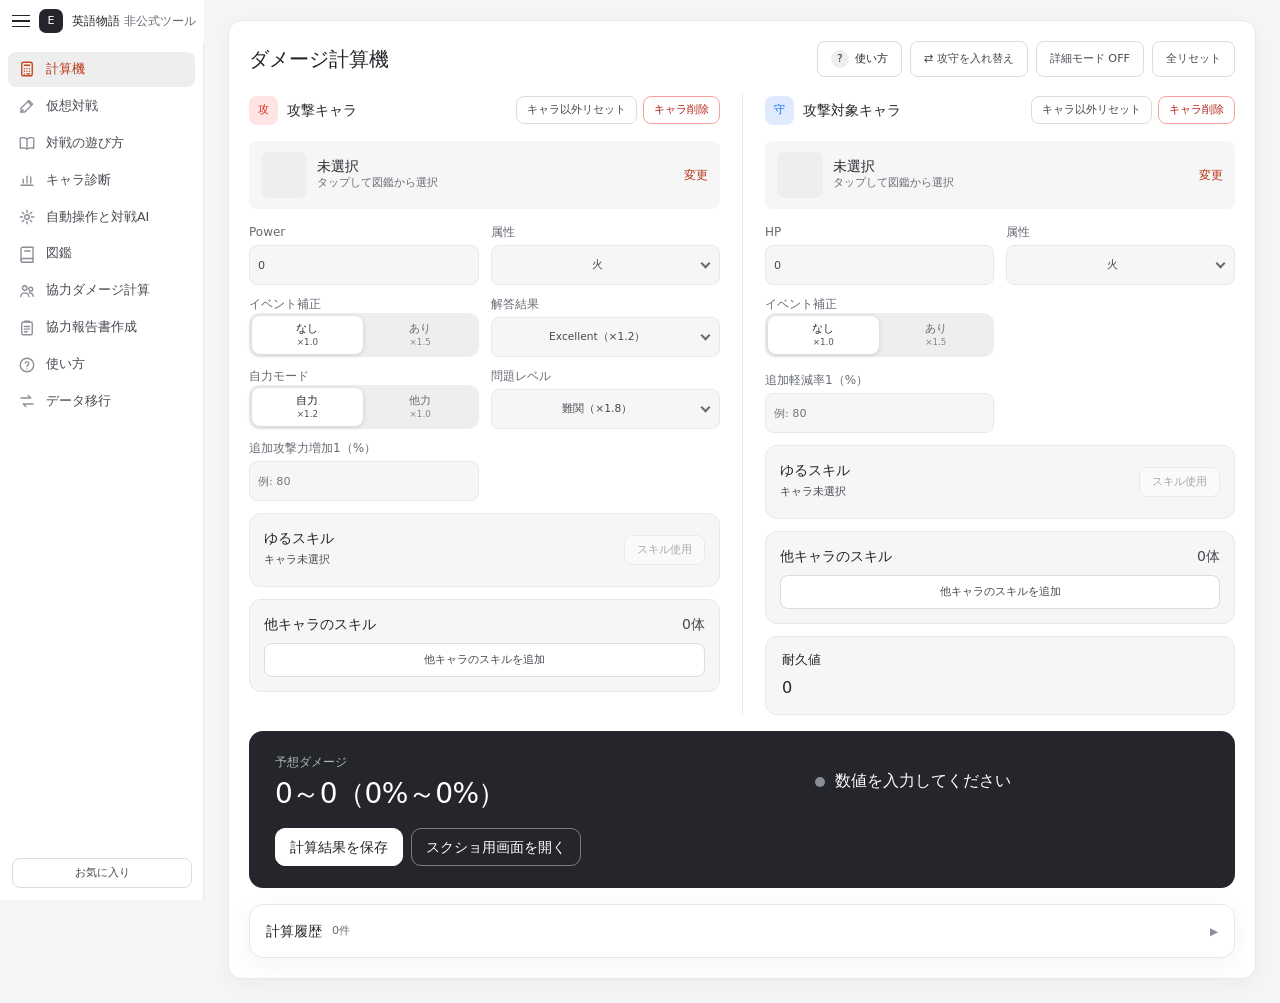
==== commit 6d7e5d46: "Add files via upload" ====
--- a/index.html
+++ b/index.html
@@ -1,32 +1,108 @@
-<!DOCTYPE html>
-<html lang="ja"><head><meta charset="utf-8"><meta name="viewport" content="width=device-width,initial-scale=1,viewport-fit=cover"><script>if(/iP(hone|ad|od)/.test(navigator.userAgent)||(navigator.platform==="MacIntel"&&navigator.maxTouchPoints>1))document.querySelector('meta[name=viewport]').content+=",maximum-scale=1";try{if(localStorage.getItem("eigoSidebarCollapsed")==="1")document.documentElement.classList.add("sidebar-collapsed")}catch(e){}</script><title>英語物語 非公式ツール</title><link href="base.css?v=20261107-ui1" rel="stylesheet"><link href="calculator.css?v=20261107-ui1" rel="stylesheet"><link href="catalog.css?v=20261107-ui1" rel="stylesheet"><link href="coop.css?v=20261107-ui1" rel="stylesheet"><link href="battle.css?v=20261107-ui1" rel="stylesheet"><link href="help.css?v=20261126-diag1" rel="stylesheet"><meta content="20260924-424" name="eigo-ui-build"></head><body>
-<header class="topbar"><button class="hamburger" id="menuToggle" type="button" aria-label="メニューを開く" aria-controls="sidebar" aria-expanded="false"><i></i><i></i><i></i></button><b class="brand"><span class="brand-mark" aria-hidden="true">E</span><span>英語物語 <span class="brand-sub">非公式ツール</span></span></b><button id="tempToggle" class="temp-toggle" type="button">お気に入り</button></header><aside id="tempDrawer" class="temp-drawer"><h2>お気に入り</h2><p id="tempEmpty">お気に入りのキャラはありません</p><div id="tempList"></div><div class="temp-actions"><button id="tempClearSelected" type="button">選択削除</button><button id="tempClearAll" type="button">一括削除</button></div></aside><nav class="tabbar" id="tabbar" aria-label="ページ切替"><button type="button" data-page="calculator" class="active"><svg class="nav-icon" viewBox="0 0 24 24" aria-hidden="true" fill="none" stroke="currentColor" stroke-width="1.8" stroke-linecap="round" stroke-linejoin="round"><rect x="5" y="3" width="14" height="18" rx="2.5"/><path d="M8.5 7h7M8.5 11.5h.01M12 11.5h.01M15.5 11.5h.01M8.5 15h.01M12 15h.01M15.5 15h.01M8.5 18.5h.01M12 18.5h3.5"/></svg><span>計算機</span></button><button type="button" data-page="zukan"><svg class="nav-icon" viewBox="0 0 24 24" aria-hidden="true" fill="none" stroke="currentColor" stroke-width="1.8" stroke-linecap="round" stroke-linejoin="round"><path d="M4 5.5A2.5 2.5 0 0 1 6.5 3H20v15H6.5A2.5 2.5 0 0 0 4 20.5z"/><path d="M4 20.5A2.5 2.5 0 0 0 6.5 23H20v-5"/><path d="M9 8h7"/></svg><span>図鑑</span></button><button type="button" data-page="coop"><svg class="nav-icon" viewBox="0 0 24 24" aria-hidden="true" fill="none" stroke="currentColor" stroke-width="1.8" stroke-linecap="round" stroke-linejoin="round"><circle cx="9" cy="8" r="3"/><circle cx="17" cy="9.5" r="2.5"/><path d="M3.5 19.5c.6-3.2 2.8-5 5.5-5s4.9 1.8 5.5 5"/><path d="M14.8 14.6c2.6-.3 4.9 1.2 5.7 4.4"/></svg><span>協力計算</span></button><button type="button" data-page="coop-report"><svg class="nav-icon" viewBox="0 0 24 24" aria-hidden="true" fill="none" stroke="currentColor" stroke-width="1.8" stroke-linecap="round" stroke-linejoin="round"><rect x="5" y="4" width="14" height="17" rx="2"/><path d="M9 4V3h6v1M8.5 10h7M8.5 13.5h7M8.5 17h4"/></svg><span>報告書</span></button><button type="button" id="moreToggle" aria-expanded="false" aria-controls="moreSheet"><svg class="nav-icon" viewBox="0 0 24 24" aria-hidden="true" fill="none" stroke="currentColor" stroke-width="1.8" stroke-linecap="round" stroke-linejoin="round"><circle cx="6" cy="12" r="1"/><circle cx="12" cy="12" r="1"/><circle cx="18" cy="12" r="1"/></svg><span>その他</span></button></nav><div class="more-sheet" id="moreSheet" hidden><button type="button" data-page="battle">仮想対戦</button><button type="button" data-page="diag">キャラ診断</button><button type="button" data-page="ai">自動操作と対戦AI</button><button type="button" data-page="help">使い方</button><button type="button" data-page="migration">データ移行</button></div>
-<aside class="sidebar" id="sidebar" aria-label="ページ切替"><button class="active" data-page="calculator"><svg class="nav-icon" viewBox="0 0 24 24" aria-hidden="true" fill="none" stroke="currentColor" stroke-width="1.8" stroke-linecap="round" stroke-linejoin="round"><rect x="5" y="3" width="14" height="18" rx="2.5"/><path d="M8.5 7h7M8.5 11.5h.01M12 11.5h.01M15.5 11.5h.01M8.5 15h.01M12 15h.01M15.5 15h.01M8.5 18.5h.01M12 18.5h3.5"/></svg><span>計算機</span></button><button data-page="battle"><svg class="nav-icon" viewBox="0 0 24 24" aria-hidden="true" fill="none" stroke="currentColor" stroke-width="1.8" stroke-linecap="round" stroke-linejoin="round"><path d="M14.5 4.5 19.5 9.5 9 20H4v-5z"/><path d="m13 6 5 5"/><path d="M4 20l3-3"/></svg><span>仮想対戦</span></button><button data-page="diag"><svg class="nav-icon" viewBox="0 0 24 24" aria-hidden="true" fill="none" stroke="currentColor" stroke-width="1.8" stroke-linecap="round" stroke-linejoin="round"><path d="M4 19h16"/><path d="M7 16v-5"/><path d="M12 16V7"/><path d="M17 16v-8"/></svg><span>キャラ診断</span></button><button data-page="ai"><svg class="nav-icon" viewBox="0 0 24 24" aria-hidden="true" fill="none" stroke="currentColor" stroke-width="1.8" stroke-linecap="round" stroke-linejoin="round"><circle cx="12" cy="12" r="3"/><path d="M12 3v3M12 18v3M3 12h3M18 12h3M5.6 5.6l2.1 2.1M16.3 16.3l2.1 2.1M18.4 5.6l-2.1 2.1M7.7 16.3l-2.1 2.1"/></svg><span>自動操作と対戦AI</span></button><button data-page="zukan"><svg class="nav-icon" viewBox="0 0 24 24" aria-hidden="true" fill="none" stroke="currentColor" stroke-width="1.8" stroke-linecap="round" stroke-linejoin="round"><path d="M4 5.5A2.5 2.5 0 0 1 6.5 3H20v15H6.5A2.5 2.5 0 0 0 4 20.5z"/><path d="M4 20.5A2.5 2.5 0 0 0 6.5 23H20v-5"/><path d="M9 8h7"/></svg><span>図鑑</span></button><button data-page="coop"><svg class="nav-icon" viewBox="0 0 24 24" aria-hidden="true" fill="none" stroke="currentColor" stroke-width="1.8" stroke-linecap="round" stroke-linejoin="round"><circle cx="9" cy="8" r="3"/><circle cx="17" cy="9.5" r="2.5"/><path d="M3.5 19.5c.6-3.2 2.8-5 5.5-5s4.9 1.8 5.5 5"/><path d="M14.8 14.6c2.6-.3 4.9 1.2 5.7 4.4"/></svg><span>協力ダメージ計算</span></button><button data-page="coop-report"><svg class="nav-icon" viewBox="0 0 24 24" aria-hidden="true" fill="none" stroke="currentColor" stroke-width="1.8" stroke-linecap="round" stroke-linejoin="round"><rect x="5" y="4" width="14" height="17" rx="2"/><path d="M9 4V3h6v1M8.5 10h7M8.5 13.5h7M8.5 17h4"/></svg><span>協力報告書作成</span></button><button data-page="help"><svg class="nav-icon" viewBox="0 0 24 24" aria-hidden="true" fill="none" stroke="currentColor" stroke-width="1.8" stroke-linecap="round" stroke-linejoin="round"><circle cx="12" cy="12" r="9"/><path d="M9.6 9.3a2.5 2.5 0 0 1 4.8.9c0 1.7-2.4 2.2-2.4 3.8M12 17.2h.01"/></svg><span>使い方</span></button><button data-page="migration"><svg class="nav-icon" viewBox="0 0 24 24" aria-hidden="true" fill="none" stroke="currentColor" stroke-width="1.8" stroke-linecap="round" stroke-linejoin="round"><path d="M4 8h13l-3.5-3.5M20 16H7l3.5 3.5"/></svg><span>データ移行</span></button></aside><main>
-<section class="page active" id="page-calculator"><div class="panel"><div class="calculator-title page-head"><div class="page-head-text"><h1>ダメージ計算機</h1></div><div class="calculator-actions"><button class="help-btn" type="button" data-help="calculator" aria-label="計算機の使い方"><span class="help-btn-mark" aria-hidden="true">?</span>使い方</button><button class="swap" id="swap" type="button">⇄ 攻守を入れ替え</button><button class="detail-mode-btn" id="detailMode" type="button" aria-pressed="false">詳細モード OFF</button><button class="reset-btn" id="resetAll" type="button">全リセット</button></div></div><div class="calculator-layout"><div class="battle">
-<article class="fighter attacker"><div class="fighter-title"><h2><span class="role-badge" aria-hidden="true">攻</span><span class="fighter-name">攻撃キャラ</span></h2><div class="fighter-actions"><button class="mini-reset" id="attackerResetExceptCharacter" type="button">キャラ以外リセット</button><button class="mini-reset danger" id="attackerRemoveCharacter" type="button">キャラ削除</button></div></div><button class="pick" id="attackerPicker" data-char-drag="calc:attacker"><span class="portrait"></span><span><strong>未選択</strong><small>タップして図鑑から選択</small></span></button><div class="fields"><label class="limit-break-field" hidden>凸数<select id="attackerLimitBreak"></select></label><label>Power<input id="attackerPower" type="number" inputmode="numeric" value="0"></label><label>属性<select id="attackerAttribute"></select></label><label>イベント補正<select id="attackerEvent" data-switch><option value="1">なし（×1.0）</option><option value="1.5">あり（×1.5）</option></select></label><label>解答結果<select id="answerSpeed"><option value="1.2">Excellent（×1.2）</option><option value="1">Correct（×1.0）</option><option value="0.5">2回目で正解（×0.5）</option></select></label><label class="calculator-self-checkbox">自力モード<span class="calculator-self-checkbox-control"><input id="selfMode" type="checkbox" checked data-switch="自力（×1.2）/他力（×1.0）"><span>適用（×1.2）</span></span></label><label>問題レベル<select id="questionLevel"><option value="1.45">小学生（×1.45）</option><option value="1.5">中1（×1.5）</option><option value="1.55">中2（×1.55）</option><option value="1.6">中3（×1.6）</option><option value="1.65">高1（×1.65）</option><option value="1.7">高2（×1.7）</option><option value="1.75">高3（×1.75）</option><option selected value="1.8">難関（×1.8）</option></select></label><label class="detail-mode-target">生存補正（ターン数）<select id="survivalTurns"></select></label><label class="detail-mode-target">全体攻撃<select id="allAttack" data-switch><option value="0">なし</option><option value="1">あり（×5）</option></select></label><div class="progressive-fields inline-progressive" id="attackBuffFields"></div><div class="progressive-fields detail-mode-target" id="extraHitFields"></div></div><div class="skill"><div><b>ゆるスキル</b><p id="attackerSkill">キャラ未選択</p><small id="attackerEffect"></small></div><button disabled id="attackerSkillBtn">スキル使用</button></div><section class="borrowed-skills" data-char-drag="calc-borrow:attacker"><div><b>他キャラのスキル</b><span id="attackerBorrowedCount">0体</span></div><div class="borrowed-buttons"><button id="attackerBorrowSkill" type="button">他キャラのスキルを追加</button></div><div id="attackerBorrowedList"></div><div id="attackerBorrowedActions" class="borrowed-actions" hidden><button id="attackerUseAllBorrowed" class="mini-reset" type="button">一括使用</button><button id="attackerDisableAllBorrowed" class="mini-reset" type="button">一括解除</button><button id="attackerClearBorrowed" class="mini-reset" type="button">一括削除</button></div></section></article>
-<article class="fighter defender"><div class="fighter-title"><h2><span class="role-badge" aria-hidden="true">守</span><span class="fighter-name">攻撃対象キャラ</span></h2><div class="fighter-actions"><button class="mini-reset" id="defenderResetExceptCharacter" type="button">キャラ以外リセット</button><button class="mini-reset danger" id="defenderRemoveCharacter" type="button">キャラ削除</button></div></div><button class="pick" id="defenderPicker" data-char-drag="calc:defender"><span class="portrait"></span><span><strong>未選択</strong><small>タップして図鑑から選択</small></span></button><div class="fields"><label class="limit-break-field" hidden>凸数<select id="defenderLimitBreak"></select></label><label>HP<input id="defenderHp" type="number" inputmode="numeric" value="0"></label><label>属性<select id="defenderAttribute"></select></label><label>イベント補正<select id="defenderEvent" data-switch><option value="1">なし（×1.0）</option><option value="1.5">あり（×1.5）</option></select></label></div><div class="progressive-fields" id="cutRateFields"></div><div class="progressive-fields detail-mode-target" id="extraHealFields"></div><div class="skill"><div><b>ゆるスキル</b><p id="defenderSkill">キャラ未選択</p><small id="defenderEffect"></small></div><button disabled id="defenderSkillBtn">スキル使用</button></div><section class="borrowed-skills" data-char-drag="calc-borrow:defender"><div><b>他キャラのスキル</b><span id="defenderBorrowedCount">0体</span></div><div class="borrowed-buttons"><button id="defenderBorrowSkill" type="button">他キャラのスキルを追加</button></div><div id="defenderBorrowedList"></div><div id="defenderBorrowedActions" class="borrowed-actions" hidden><button id="defenderUseAllBorrowed" class="mini-reset" type="button">一括使用</button><button id="defenderDisableAllBorrowed" class="mini-reset" type="button">一括解除</button><button id="defenderClearBorrowed" class="mini-reset" type="button">一括削除</button></div></section><div class="durability"><h2>耐久値</h2><b id="durabilityValue">0</b></div><div class="ghost detail-mode-target"><h2>幽霊攻撃への耐久（攻撃対象キャラ）</h2><div id="ghostResult">攻撃対象のHPを入力してください</div></div></article></div>
-<div class="calculator-result-rail"><div class="result"><small class="result-label">予想ダメージ</small><strong id="killResult">数値を入力してください</strong><div id="multiHitResult" class="multi-hit-result"></div><div id="damageRange">0～0（0%～0%）</div><div id="remainingHp" class="remaining-hp"></div><div id="allAttackWarning" class="calculation-warning"></div><div class="calculator-result-actions"><button type="button" class="download" id="saveCalculation">計算結果を保存</button><button class="download" id="downloadResult">スクショ用画面を開く</button></div></div><details class="calculator-history" id="calculatorHistory"><summary>計算履歴 <span id="calculatorHistoryCount">0件</span><span class="calculator-history-arrow" aria-hidden="true"></span></summary><div id="calculatorHistoryList" class="calculator-history-list"></div></details></div></div></div></section>
-<section class="page" id="page-battle"><div class="panel"><div class="page-head"><div class="page-head-text"><h1>仮想対戦</h1></div><div class="coop-title-actions"><button class="help-btn" type="button" data-help="battle" aria-label="仮想対戦の使い方"><span class="help-btn-mark" aria-hidden="true">?</span>使い方</button></div></div><div class="char-mode-tabs bt-tabs" id="battleTabs" role="tablist"></div><div id="battleApp"></div><div id="battleModal"></div><div id="battleToast" class="bt-toast" hidden></div></div></section><section class="page" id="page-diag"><div class="panel"><div class="page-head"><div class="page-head-text"><h1>キャラ診断（相性AI k17）</h1><p class="page-lead">既存キャラ・凸違い・未実装キャラの性能から、4コスト帯での強さを1つのスコア（平均50・標準偏差10）に数値化します</p></div><div class="coop-title-actions"><button class="help-btn" type="button" data-help="diag" aria-label="キャラ診断の使い方"><span class="help-btn-mark" aria-hidden="true">?</span>使い方</button></div></div><div id="diagLoading" class="diag-loading">相性AIモデルを読み込み中...</div><div id="diagMount" hidden><div class="diag-layout"><div class="diag-editor"><div class="fighter-title"><h2><span class="role-badge diag-badge" aria-hidden="true">診</span><span class="fighter-name">対象キャラ・性能設定</span></h2><div class="fighter-actions"><button class="mini-reset" id="diagResetToOrig" type="button" hidden>元の値に戻す</button><button class="mini-reset" id="diagNewUnimp" type="button">未実装（新規入力）</button></div></div><button class="pick" id="diagPicker" type="button" data-char-drag="diag:main"><span class="portrait"></span><span><strong>未選択（未実装・自由入力モード）</strong><small>タップして既存キャラを図鑑から読み込むこともできます</small></span></button><div class="fields"><label>キャラ名<input id="diagName" type="text" value="未実装キャラ"></label><label>レア（伝は1デッキ1体制限）<select id="diagRare"><option value="N">N</option><option value="R">R</option><option value="CR">CR</option><option value="ZR" selected>ZR</option><option value="MZR">MZR</option><option value="伝">伝</option></select></label><label>Cost<input id="diagCost" type="number" inputmode="numeric" min="1" max="500" value="28"></label><label>属性<select id="diagAttr"><option value="火">火</option><option value="水">水</option><option value="風">風</option><option value="火水">火水</option><option value="水風">水風</option><option value="風火">風火</option><option value="全">全属性</option></select></label><label id="diagLimitBreakWrap" hidden>凸数<select id="diagLimitBreak"></select></label><label id="diagStatModeWrap">HP / Power の基準<select id="diagStatMode"><option value="1" selected>完凸値で入力</option><option value="0">無凸値で入力（×1.6自動換算）</option></select></label><label>HP<input id="diagHp" type="number" inputmode="numeric" min="1" value="4500"></label><label>Power<input id="diagPw" type="number" inputmode="numeric" min="0" value="2600"></label></div><div class="diag-skill-card"><div class="diag-skill-head"><b>ゆるスキル設定</b><small>既存キャラのスキル改変シミュレーションにも対応</small></div><div id="diagOrigSkillBox" class="diag-orig-skill" hidden><span id="diagOrigSkillText"></span></div><div class="fields"><label>スキル種類<select id="diagSkillType"><option value="none">スキルなし</option><option value="atk_up" selected>攻撃力アップ</option><option value="multi_attack">連続攻撃</option><option value="all_attack">全体攻撃</option><option value="shield">シールド（軽減）</option><option value="heal">回復</option><option value="revive">蘇生</option><option value="color_change">色変（属性変化）</option><option value="shorten">カウント短縮</option><option value="delay">カウント遅延</option><option value="cover">かばう（自身集中）</option><option value="cover_leader">かわす（リーダー集中）</option></select></label><label id="diagTurnWrap">必要ターン（カウント）<input id="diagTurn" type="number" inputmode="numeric" min="0" max="99" value="2"></label><label id="diagAmountWrap"><span id="diagAmountLabel">攻撃力増加（%）</span><input id="diagAmount" type="number" inputmode="decimal" step="any" value="100"></label><label id="diagTurnsWrap">継続ターン<input id="diagTurns" type="number" inputmode="numeric" min="1" max="40" value="2"></label><label id="diagScopeWrap">効果適用者<select id="diagScope"><option value="self">自身</option><option value="team" selected>味方全員</option><option value="leader">リーダー</option></select></label><label id="diagTargetAttrWrap"><span id="diagTargetAttrLabel">味方の属性条件</span><select id="diagTargetAttr"><option value="">味方全員（全属性）</option><option value="火">火属性の味方のみ</option><option value="水">水属性の味方のみ</option><option value="風">風属性の味方のみ</option></select></label><label id="diagVsAttrWrap">対属性条件（敵属性）<select id="diagVsAttr"><option value="">なし（全属性に有効）</option><option value="火">火属性の敵に対して</option><option value="水">水属性の敵に対して</option><option value="風">風属性の敵に対して</option></select></label></div></div><button type="button" class="primary diag-run-btn" id="diagRunBtn">この性能で診断する</button></div><div class="diag-results"><div class="diag-hero"><div class="diag-hero-main"><small class="diag-hero-label">総合診断スコア（通常時 / 全キャラ平均 50.0）</small><div id="diagScoreValue" class="diag-score-value">--.- 点</div><strong id="diagTierLabel" class="diag-tier-label" data-state="chance">判定中</strong><div id="diagSubMeta" class="diag-sub-meta"></div></div><div class="diag-theme-card"><small>イベント補正あり（HP・Power ×1.5）</small><strong id="diagThemeScore">--.- 点</strong><span id="diagThemeMeta"></span></div><div id="diagSpecEcho" class="diag-spec-echo"></div><div id="diagWarnings" class="diag-warnings" hidden></div></div><section class="diag-section"><h2>コスト帯別の評価と相性の良い編成例</h2><div class="help-table-scroll"><table class="help-table diag-table"><thead><tr><th>コスト帯</th><th>評価Q</th><th>内訳</th><th>最適枠</th><th>相性の良い編成例（押すと読込）</th></tr></thead><tbody id="diagBandsBody"></tbody></table></div></section><section class="diag-section"><h2>スコアが近い既存キャラ（押すと読込）</h2><div id="diagNearList" class="diag-near-list"></div></section></div></div><details class="calculator-history diag-ranking" id="diagRankingPanel"><summary>既存キャラ 診断スコア一覧 <span id="diagRankCount">1,429体</span><span class="calculator-history-arrow" aria-hidden="true"></span></summary><div class="diag-rank-body"><div class="diag-rank-controls"><label>名前で検索<input id="diagRankSearch" type="search" placeholder="キャラ名を入力" autocomplete="off"></label><label>レア絞り込み<select id="diagRankRare"><option value="">すべて</option><option value="N">N</option><option value="R">R</option><option value="CR">CR</option><option value="ZR">ZR</option><option value="MZR">MZR</option><option value="伝">伝</option></select></label></div><div id="diagRankList" class="diag-rank-list"></div></div></details></div></div></section><section class="page" id="page-zukan"><div class="panel"><div class="page-head zukan-head"><div class="page-head-text"><h1>キャラ図鑑</h1><p class="page-lead"><span id="zkCount"></span></p></div><div class="coop-title-actions"><button class="help-btn" type="button" data-help="zukan" aria-label="図鑑の使い方"><span class="help-btn-mark" aria-hidden="true">?</span>使い方</button></div></div><div class="zukan-quick-access"><div id="zukanModeTabs" class="char-mode-tabs"><button type="button" data-mode="category">分類</button><button type="button" data-mode="filter">絞り込み</button><button type="button" data-mode="search">キャラ名で検索</button></div><div class="name-search-field" id="zukanNameSearchField" hidden><label for="zkSearch">キャラ名</label><input id="zkSearch" type="search" placeholder="キャラ名を入力" autocomplete="off"></div><div id="zukanCategoryBars" class="char-category-bars"><div id="zukanLargeTabs" class="char-large-tabs"></div><div id="zukanMiddleChips" class="char-middle-chips"></div><div id="zukanSmallChips" class="char-small-chips" hidden></div></div><div id="zukanCurrent" class="char-current"><b id="zukanCurrentPath"></b><span id="zukanCurrentCount"></span></div></div><div id="zkStatus">読み込み中...</div><div id="zkBox"></div><div id="zukanCategorySheet" class="picker-category-sheet" hidden><button class="picker-sheet-backdrop" type="button" onclick="document.getElementById('zukanCategorySheet').hidden=true"></button><div class="picker-sheet-panel cat-sheet-panel" role="dialog" aria-modal="true" aria-label="分類から選ぶ"><div class="cat-sheet-head"><div><h2>分類から選ぶ</h2></div><button class="close close-button cat-sheet-close" type="button" aria-label="閉じる">×</button></div><div id="zukanCategorySheetBody" class="cat-sheet-body"></div></div></div><template id="zkFilterMount"></template></div></section><section class="page" id="page-coop"><div class="panel coop-panel"><div class="coop-title page-head"><div class="page-head-text"><h1>協力ダメージ計算</h1></div><div class="coop-title-actions"><button class="help-btn" type="button" data-help="coop" aria-label="協力ダメージ計算の使い方"><span class="help-btn-mark" aria-hidden="true">?</span>使い方</button><button id="coopDetailMode" class="detail-mode-btn" type="button" aria-pressed="false">詳細モード OFF</button><button id="coopRecord" class="reset-btn" type="button">記録</button><button id="coopReset" class="reset-btn" type="button">全リセット</button></div></div><div class="coop-input-layout"><div id="coopEnemies" class="coop-enemies"></div><section class="coop-decks"><button id="coopDecksToggle" class="coop-decks-toggle" type="button" aria-expanded="true"><span>味方デッキ</span><span class="coop-decks-arrow">▼</span></button><div id="coopDecksBody"><div class="coop-section-title"><div><h2>味方デッキ</h2></div><div class="coop-section-actions"><fieldset class="coop-action-group coop-proposal-group"><legend class="coop-action-group-title">デッキ提案</legend><div class="coop-action-items"><label class="coop-proposal-deck-count">攻略デッキ数<select id="coopProposalDeckCount"><option value="3">3</option><option value="4" selected>4</option><option value="5">5</option></select></label><button id="coopPropose" class="reset-btn coop-propose" type="button">デッキ提案</button></div></fieldset><fieldset class="coop-action-group coop-condition-group"><legend class="coop-action-group-title">計算条件</legend><div class="coop-action-items"><div class="coop-fixed-multiplier-controls"><div class="coop-self-field"><span class="coop-field-label">自力</span><label class="coop-self-toggle" data-switch-hide><input id="coopSelfMode" type="checkbox" data-switch="自力（×1.2）/他力（×1.0）"><span>自力 OFF</span></label></div><label class="coop-question-level">問題レベル<select id="coopQuestionLevel"><option value="1.1">小学生</option><option value="1.2">中1</option><option value="1.3">中2</option><option value="1.4">中3</option><option value="1.5">高1</option><option value="1.6">高2</option><option value="1.99" selected>高3以上</option></select></label></div></div></fieldset><fieldset class="coop-action-group coop-organize-group"><legend class="coop-action-group-title">整理</legend><div class="coop-action-items"><button id="coopKeepDropCharacters" class="reset-btn" type="button">ドロップキャラ以外削除</button><button id="coopDeckReset" class="reset-btn" type="button">全デッキリセット</button></div></fieldset></div></div><div id="coopDeckRows"></div></div><section id="coopManualJudge" class="coop-result coop-manual-judge" data-status="empty"><div class="coop-manual-judge-title"><h2>手動デッキ判定</h2><small>入力中の味方デッキを総合判定</small></div><strong id="coopClearResult">敵とデッキを入力してください</strong><div id="coopDamageResult"></div><div id="coopResultDetails"></div></section></section></div><section id="coopProposalUsageResults" class="coop-proposal-usage-results" hidden><button id="coopProposalUsageToggle" class="coop-proposal-toggle" type="button" aria-expanded="true"><span>枠別キャラ使用数</span><small id="coopProposalUsageCount"></small><span class="coop-proposal-usage-arrow">▼</span></button><div id="coopProposalUsageBody"><section id="coopProposalUsage" class="coop-proposal-usage"></section></div></section><section id="coopProposalResults" class="coop-proposal-results" hidden><button id="coopProposalToggle" class="coop-proposal-toggle" type="button" aria-expanded="true"><span>提案デッキ</span><small id="coopProposalCount"></small><span class="coop-proposal-arrow">▼</span></button><div id="coopProposalBody"><div class="coop-proposal-heading"><div class="coop-proposal-controls"></div><div id="coopProposalGrid" class="coop-proposal-grid"></div></div></section><section class="coop-proposal-history"><button id="coopHistoryToggle" class="coop-history-toggle" type="button" aria-expanded="false"><span>記録データ</span><small>最大5件・敵15体と記録デッキ</small><span class="coop-history-arrow">▶</span></button><div id="coopHistoryBody" hidden><p id="coopProposalHistoryEmpty">保存済みデータはありません</p><div id="coopProposalHistory"></div></div></section></div></section><section class="page" id="page-coop-report"><div class="panel"><div class="coop-report-title page-head"><div class="page-head-text"><h1>協力報告書作成</h1></div><div class="coop-title-actions"><button class="help-btn" type="button" data-help="coop-report" aria-label="協力報告書の使い方"><span class="help-btn-mark" aria-hidden="true">?</span>使い方</button><button id="coopRandomDeleteMode" class="reset-btn danger" type="button" aria-pressed="false">削除</button></div></div><div class="coop-random-toolbar-final"><div class="coop-step-control"><span>列</span><button id="coopColumnMinus" type="button" aria-label="列を減らす">−</button><output id="coopColumnValue">3</output><button id="coopColumnPlus" type="button" aria-label="列を増やす">＋</button></div><div class="coop-step-control"><span>行</span><button id="coopRowMinus" type="button" aria-label="行を減らす">−</button><output id="coopRowValue">5</output><button id="coopRowPlus" type="button" aria-label="行を増やす">＋</button></div><button id="coopRandomDeleteAll" class="reset-btn danger" type="button" hidden>全削除</button></div><div id="coopRandomGrid" class="coop-random-grid"></div></div></section>
-<section class="page" id="page-help"><div class="panel help-panel"></div></section><section class="page" id="page-ai"><div class="panel ai-page"><div class="page-head"><div class="page-head-text"><h1>自動操作と対戦AIのしくみ</h1></div></div>
-<p class="ai-lead">仮想対戦の「自動操作」が試合をどう進め、「対戦AI」がデッキの強さをどう見積もっているかを、順番にすべて説明するページです。気になる所だけ開いて読めます。</p>
-<nav class="ai-toc" aria-label="目次"><b>目次</b><ol><li><a href="#ai-overview" data-ai-open="ai-overview">全体像</a></li><li><a href="#ai-auto" data-ai-open="ai-auto">自動操作の探し方</a></li><li><a href="#ai-est" data-ai-open="ai-est">対戦AIの作り方</a></li><li><a href="#ai-env" data-ai-open="ai-env">強いデッキの環境のつくり方</a></li><li><a href="#ai-update" data-ai-open="ai-update">新キャラが出たとき</a></li></ol></nav>
-<div class="ai-expand"><button type="button" class="reset-btn" data-ai-all="open">すべて開く</button><button type="button" class="reset-btn" data-ai-all="close">すべて閉じる</button></div>
-<details class="ai-sec" id="ai-overview" open><summary><span class="help-num">01</span>全体像</summary><div class="ai-body"><p>試合はゲームを再現した仮想の試合で行い、強さは1試合あたりの平均ランク点(完勝+2、勝利+1、引き分け0、敗北−1、完敗−2)で測ります。仕組みは2つです。</p>
-<div class="ai-two"><div><b>自動操作</b><p>試合中の判断(スキルの使用・順番、攻撃の順、クイズの回答、狙う相手)を決めます。決まりと重みで動く計算で、AI(学習したモデル)ではありません。</p></div><div><b>対戦AI</b><p>デッキの強さを見積もる、学習したモデルです。「周りの9人がこうなら、このデッキは平均で何点取れるか」を出します。</p></div></div>
-<p>2つは、お互いを材料にして交互に鍛え直しています。自動操作が変わるとデッキの強さの並びが変わり、並びが変わるとよく出る場面が変わるためです。</p>
-<ol class="ai-flow"><li><b>強いデッキがそろった環境をつくる</b><span>対戦AIの点を使って、計算で再現する</span></li><li><b>その環境で、自動操作を鍛え直す</b><span>強いデッキ同士の試合で、判断を打ち直して改善する</span></li><li><b>その試合から、対戦AIを学び直す</b><span>変わった自動操作の結果で、デッキの強さを覚え直す</span></li></ol>
-<p class="ai-loop">3 のあとは、また 1 に戻ります</p></div></details>
-<details class="ai-sec" id="ai-auto"><summary><span class="help-num">02</span>自動操作の探し方</summary><div class="ai-body"><p>1試合の特定の判断を1つだけ変えて最後まで打ち直し、ランク点がどう変わるかを見ます。これを大量の試合・場面で繰り返し、「何を変えれば点が上がるか」を見つけます。</p>
-<ul><li>約2,000試合 × 約75回の判断すべてで、別の候補を打ち直して損得を測る。負けやすいデッキの試合も混ぜて弱点を探す</li><li>損得から、<b>基本の重み</b>(どの場面でも効く)を調整し、はっきり偏りが出た条件を<b>条件つきの決まり</b>(特定の場面だけ効く)に加える</li><li>鍛えた版と前の版を、先手後手を入れ替えて数千〜数万組対戦させ、差が誤差よりはっきり大きいときだけ採用する。運の分は、同じ乱数で比べる・繰り返すことで打ち消す</li></ul>
-<p>めったに出ない場面は、数が少なくて決まりができません。その場で何通りか打ち直す「先読み」だけが効きましたが、約100倍遅いので鍛え直しの段でだけ使っています。</p></div></details>
-<details class="ai-sec" id="ai-est"><summary><span class="help-num">03</span>対戦AIの作り方</summary><div class="ai-body"><p><b>入力</b>は、キャラの名前ではなく性能(コスト・属性・HP・攻撃力・スキルの種類と効果量・カウントなど)と、枠・リーダー・補正です。出力は、「自分のデッキ・味方・敵」から出した予想ランク点です。</p>
-<p><b>学習</b>は、実在しない架空のキャラで作った試合だけで行います。実在のキャラ・デッキで学ぶと使用率(人気)まで覚えて評価がゆがむためで、実在デッキは点検にだけ使います。</p>
-<ol><li>架空のキャラ(コスト・HP・攻撃力・スキルなどを今の範囲より広く取る)で、デッキと並びを作る。半分は無作為、残りは対戦AIが外している種類ほど重く増やす</li><li>今の自動操作で戦わせ、10人それぞれの「自分のデッキ・味方・敵・得た点」を記録する</li><li>出した点が実際の点に合うように重みを調整し、実在デッキで点検する。伸びが止まるまで繰り返す</li></ol>
-<p><b>形は2つ</b>あります。</p>
-<ul><li><b>速い形</b>: 各キャラを数(ベクトル)にして、「単体の強さ + デッキ内の相性 + 味方との相性 + 敵との相性」を内積で足す。一瞬で計算できるので、全組み合わせから上位を拾える</li><li><b>全体を読む形</b>: 10人・50体を並べて、注意機構(各体が全員を見渡して情報を取り込む仕組み)で読む。「味方にいると強い・敵にいると強い」まで拾えるが重く、上位の候補の入れ替えを試すのに使う</li></ul></div></details>
-<details class="ai-sec" id="ai-env"><summary><span class="help-num">04</span>強いデッキの環境のつくり方</summary><div class="ai-body"><p>実際のイベントで強いデッキが多く使われる状況を、計算で再現します。縛り7種類 × コスト帯4種類の28環境で、それぞれ候補デッキを5万個先に作っておきます。</p>
-<ol><li>最初のデッキを組み、1セット(1,024試合)ずつ戦う</li><li><b>2連敗した人だけ</b>デッキを変える</li><li>変えるときは、直近10試合の周りのデッキと使用率を混ぜた状況に対して、候補の点を対戦AIで付け直し、枠ごとの帯(枠1は上の帯、枠5は下の帯)から重み付きで選ぶ</li><li>新しく参加する人は、前のセットの使用率で入れる</li><li>使用率が落ち着くまで繰り返す(1環境 10万試合)</li></ol></div></details>
-<details class="ai-sec" id="ai-update"><summary><span class="help-num">05</span>新キャラが出たとき</summary><div class="ai-body"><ol><li>図鑑のデータを最新にする</li><li>強いデッキの環境を作り直す</li><li>その環境で、自動操作を鍛え直す</li><li>対戦AIを、<b>実在のキャラだけで、ゼロから</b>学習し直す</li></ol></div></details>
-</div></section><section class="page" id="page-migration"><div class="panel migration-page"><div class="page-head"><div class="page-head-text"><h1>データ移行</h1></div><div class="coop-title-actions"><button class="help-btn" type="button" data-help="migration" aria-label="データ移行の使い方"><span class="help-btn-mark" aria-hidden="true">?</span>使い方</button></div></div><div id="migrationMount"></div></div></section></main>
-<div id="pageHelp" class="picker-category-sheet page-help" hidden><button class="picker-sheet-backdrop" type="button" aria-label="閉じる" data-help-close></button><div class="picker-sheet-panel page-help-panel" role="dialog" aria-modal="true" aria-labelledby="pageHelpTitle"><div class="page-help-head"><div><h2 id="pageHelpTitle"></h2></div><button class="close close-button" type="button" aria-label="閉じる" data-help-close>×</button></div><ol id="pageHelpSteps" class="page-help-steps"></ol><div id="pageHelpTips" class="page-help-tips"></div><button id="pageHelpMore" class="reset-btn page-help-more" type="button">詳しい使い方・計算仕様を見る →</button></div></div><div class="overlay" hidden id="picker"><div class="modal picker-modal"><header class="picker-fixed"><div class="picker-title-row"><h2 id="pickerTitle">キャラを選択</h2><button class="close close-button" data-close="picker" type="button" aria-label="閉じる">×</button></div><div class="picker-top"><div class="picker-top-tags"><nav id="pickerModeTabs" class="char-mode-tabs"><button type="button" data-mode="category">分類</button><button type="button" data-mode="temporary">お気に入り</button><button type="button" data-mode="enemy" hidden>ドロップキャラ</button><button type="button" data-mode="filter">絞り込み</button><button type="button" data-mode="search">キャラ名で検索</button></nav><div class="name-search-field" id="pickerNameSearchField" hidden><label for="pickerSearch">キャラ名</label><input id="pickerSearch" type="search" placeholder="キャラ名を入力" autocomplete="off"></div><div class="char-category-bars"><div id="pickerLargeTabs" class="char-large-tabs"></div><div id="pickerMiddleChips" class="char-middle-chips"></div><div id="pickerSmallChips" class="char-small-chips" hidden></div></div></div><section id="pickerDeck" class="pk-deck" hidden></section></div></header><div class="picker-layout"><div id="pickerContent" class="picker-content"><div id="pickerCurrent" class="char-current"><b id="pickerCurrentPath"></b><span id="pickerCurrentCount"></span></div><div id="pickerBox"></div><section id="pickerTemporaryView" hidden><p id="pickerTemporaryEmpty">お気に入りのキャラはありません</p><div id="pickerTemporary" class="zk-grid"></div></section><section id="pickerEnemyView" hidden><p id="pickerEnemyEmpty">協力計算の味方キャラ選択時だけ表示します</p><div id="pickerEnemies" class="zk-grid"></div></section><template id="pkFilterMount"></template></div></div><div id="pickerCategorySheet" class="picker-category-sheet" hidden><button id="pickerCategorySheetClose" class="picker-sheet-backdrop" type="button"></button><div class="picker-sheet-panel cat-sheet-panel" role="dialog" aria-modal="true" aria-label="分類から選ぶ"><div class="cat-sheet-head"><div><h2>分類から選ぶ</h2></div><button class="close close-button cat-sheet-close" type="button" aria-label="閉じる">×</button></div><div id="pickerCategorySheetBody" class="cat-sheet-body"></div></div></div></div></div><div class="overlay detail-overlay" hidden id="detail"><button class="detail-nav" id="detailPrev" type="button" aria-label="前のキャラ">‹</button><div class="modal detail-modal"><button class="close close-button detail-close" data-close="detail" type="button" aria-label="閉じる">×</button><div class="detail-head"><img id="detailImage"><div><h2 id="detailName"></h2><p id="detailMeta"></p></div></div><div class="stats" id="detailStats"></div><div class="skill-detail"><b>ゆるスキル</b><span id="detailTurn"></span><p id="detailSkill"></p></div><div class="actions" id="detailActions"><button id="detailTemp" type="button">お気に入りに追加</button><button data-role="attacker">攻撃キャラに設定</button><button data-role="defender">攻撃対象に設定</button><button data-role="diag" type="button">キャラ診断で開く</button><button data-role="picker">選択する</button></div></div><button class="detail-nav" id="detailNext" type="button" aria-label="次のキャラ">›</button></div>
-<script src="app.js?v=20261126-diag1"></script><script src="catalog.js?v=20261126-diag1"></script><script src="calculator.js?v=20261108-amt1"></script><script src="coop.js?v=20261107-ui2"></script><script src="coop-detail.js?v=20261107-ui1"></script><script src="migration.js?v=20261107-ui1"></script></body></html>
+<!DOCTYPE html>
+<html lang="ja"><head><meta charset="utf-8"><meta name="viewport" content="width=device-width,initial-scale=1,viewport-fit=cover"><script>if(/iP(hone|ad|od)/.test(navigator.userAgent)||(navigator.platform==="MacIntel"&&navigator.maxTouchPoints>1))document.querySelector('meta[name=viewport]').content+=",maximum-scale=1";try{if(localStorage.getItem("eigoSidebarCollapsed")==="1")document.documentElement.classList.add("sidebar-collapsed")}catch(e){}</script><title>英語物語 非公式ツール</title><link href="base.css?v=20261128-guide1" rel="stylesheet"><link href="calculator.css?v=20261107-ui1" rel="stylesheet"><link href="catalog.css?v=20261107-ui1" rel="stylesheet"><link href="coop.css?v=20261127-ui3" rel="stylesheet"><link href="battle.css?v=20261107-ui1" rel="stylesheet"><link href="help.css?v=20261128-guide2" rel="stylesheet"><meta content="20260924-424" name="eigo-ui-build"></head><body>
+<header class="topbar"><button class="hamburger" id="menuToggle" type="button" aria-label="メニューを開く" aria-controls="sidebar" aria-expanded="false"><i></i><i></i><i></i></button><b class="brand"><span class="brand-mark" aria-hidden="true">E</span><span>英語物語 <span class="brand-sub">非公式ツール</span></span></b><button id="tempToggle" class="temp-toggle" type="button">お気に入り</button></header><aside id="tempDrawer" class="temp-drawer"><h2>お気に入り</h2><p id="tempEmpty">お気に入りのキャラはありません</p><div id="tempList"></div><div class="temp-actions"><button id="tempClearSelected" type="button">選択削除</button><button id="tempClearAll" type="button">一括削除</button></div></aside><nav class="tabbar" id="tabbar" aria-label="ページ切替"><button type="button" data-page="calculator" class="active"><svg class="nav-icon" viewBox="0 0 24 24" aria-hidden="true" fill="none" stroke="currentColor" stroke-width="1.8" stroke-linecap="round" stroke-linejoin="round"><rect x="5" y="3" width="14" height="18" rx="2.5"/><path d="M8.5 7h7M8.5 11.5h.01M12 11.5h.01M15.5 11.5h.01M8.5 15h.01M12 15h.01M15.5 15h.01M8.5 18.5h.01M12 18.5h3.5"/></svg><span>計算機</span></button><button type="button" data-page="zukan"><svg class="nav-icon" viewBox="0 0 24 24" aria-hidden="true" fill="none" stroke="currentColor" stroke-width="1.8" stroke-linecap="round" stroke-linejoin="round"><path d="M4 5.5A2.5 2.5 0 0 1 6.5 3H20v15H6.5A2.5 2.5 0 0 0 4 20.5z"/><path d="M4 20.5A2.5 2.5 0 0 0 6.5 23H20v-5"/><path d="M9 8h7"/></svg><span>図鑑</span></button><button type="button" data-page="coop"><svg class="nav-icon" viewBox="0 0 24 24" aria-hidden="true" fill="none" stroke="currentColor" stroke-width="1.8" stroke-linecap="round" stroke-linejoin="round"><circle cx="9" cy="8" r="3"/><circle cx="17" cy="9.5" r="2.5"/><path d="M3.5 19.5c.6-3.2 2.8-5 5.5-5s4.9 1.8 5.5 5"/><path d="M14.8 14.6c2.6-.3 4.9 1.2 5.7 4.4"/></svg><span>協力計算</span></button><button type="button" data-page="coop-report"><svg class="nav-icon" viewBox="0 0 24 24" aria-hidden="true" fill="none" stroke="currentColor" stroke-width="1.8" stroke-linecap="round" stroke-linejoin="round"><rect x="5" y="4" width="14" height="17" rx="2"/><path d="M9 4V3h6v1M8.5 10h7M8.5 13.5h7M8.5 17h4"/></svg><span>報告書</span></button><button type="button" id="moreToggle" aria-expanded="false" aria-controls="moreSheet"><svg class="nav-icon" viewBox="0 0 24 24" aria-hidden="true" fill="none" stroke="currentColor" stroke-width="1.8" stroke-linecap="round" stroke-linejoin="round"><circle cx="6" cy="12" r="1"/><circle cx="12" cy="12" r="1"/><circle cx="18" cy="12" r="1"/></svg><span>その他</span></button></nav><div class="more-sheet" id="moreSheet" hidden><button type="button" data-page="battle">仮想対戦</button><button type="button" data-page="guide">対戦の遊び方</button><button type="button" data-page="diag">キャラ診断</button><button type="button" data-page="ai">自動操作と対戦AI</button><button type="button" data-page="help">使い方</button><button type="button" data-page="migration">データ移行</button></div>
+<aside class="sidebar" id="sidebar" aria-label="ページ切替"><button class="active" data-page="calculator"><svg class="nav-icon" viewBox="0 0 24 24" aria-hidden="true" fill="none" stroke="currentColor" stroke-width="1.8" stroke-linecap="round" stroke-linejoin="round"><rect x="5" y="3" width="14" height="18" rx="2.5"/><path d="M8.5 7h7M8.5 11.5h.01M12 11.5h.01M15.5 11.5h.01M8.5 15h.01M12 15h.01M15.5 15h.01M8.5 18.5h.01M12 18.5h3.5"/></svg><span>計算機</span></button><button data-page="battle"><svg class="nav-icon" viewBox="0 0 24 24" aria-hidden="true" fill="none" stroke="currentColor" stroke-width="1.8" stroke-linecap="round" stroke-linejoin="round"><path d="M14.5 4.5 19.5 9.5 9 20H4v-5z"/><path d="m13 6 5 5"/><path d="M4 20l3-3"/></svg><span>仮想対戦</span></button><button data-page="guide"><svg class="nav-icon" viewBox="0 0 24 24" aria-hidden="true" fill="none" stroke="currentColor" stroke-width="1.8" stroke-linecap="round" stroke-linejoin="round"><path d="M3 5.5c3-1 6-.8 9 1 3-1.8 6-2 9-1V19c-3-1-6-.8-9 1-3-1.8-6-2-9-1z"/><path d="M12 6.5V20"/></svg><span>対戦の遊び方</span></button><button data-page="diag"><svg class="nav-icon" viewBox="0 0 24 24" aria-hidden="true" fill="none" stroke="currentColor" stroke-width="1.8" stroke-linecap="round" stroke-linejoin="round"><path d="M4 19h16"/><path d="M7 16v-5"/><path d="M12 16V7"/><path d="M17 16v-8"/></svg><span>キャラ診断</span></button><button data-page="ai"><svg class="nav-icon" viewBox="0 0 24 24" aria-hidden="true" fill="none" stroke="currentColor" stroke-width="1.8" stroke-linecap="round" stroke-linejoin="round"><circle cx="12" cy="12" r="3"/><path d="M12 3v3M12 18v3M3 12h3M18 12h3M5.6 5.6l2.1 2.1M16.3 16.3l2.1 2.1M18.4 5.6l-2.1 2.1M7.7 16.3l-2.1 2.1"/></svg><span>自動操作と対戦AI</span></button><button data-page="zukan"><svg class="nav-icon" viewBox="0 0 24 24" aria-hidden="true" fill="none" stroke="currentColor" stroke-width="1.8" stroke-linecap="round" stroke-linejoin="round"><path d="M4 5.5A2.5 2.5 0 0 1 6.5 3H20v15H6.5A2.5 2.5 0 0 0 4 20.5z"/><path d="M4 20.5A2.5 2.5 0 0 0 6.5 23H20v-5"/><path d="M9 8h7"/></svg><span>図鑑</span></button><button data-page="coop"><svg class="nav-icon" viewBox="0 0 24 24" aria-hidden="true" fill="none" stroke="currentColor" stroke-width="1.8" stroke-linecap="round" stroke-linejoin="round"><circle cx="9" cy="8" r="3"/><circle cx="17" cy="9.5" r="2.5"/><path d="M3.5 19.5c.6-3.2 2.8-5 5.5-5s4.9 1.8 5.5 5"/><path d="M14.8 14.6c2.6-.3 4.9 1.2 5.7 4.4"/></svg><span>協力ダメージ計算</span></button><button data-page="coop-report"><svg class="nav-icon" viewBox="0 0 24 24" aria-hidden="true" fill="none" stroke="currentColor" stroke-width="1.8" stroke-linecap="round" stroke-linejoin="round"><rect x="5" y="4" width="14" height="17" rx="2"/><path d="M9 4V3h6v1M8.5 10h7M8.5 13.5h7M8.5 17h4"/></svg><span>協力報告書作成</span></button><button data-page="help"><svg class="nav-icon" viewBox="0 0 24 24" aria-hidden="true" fill="none" stroke="currentColor" stroke-width="1.8" stroke-linecap="round" stroke-linejoin="round"><circle cx="12" cy="12" r="9"/><path d="M9.6 9.3a2.5 2.5 0 0 1 4.8.9c0 1.7-2.4 2.2-2.4 3.8M12 17.2h.01"/></svg><span>使い方</span></button><button data-page="migration"><svg class="nav-icon" viewBox="0 0 24 24" aria-hidden="true" fill="none" stroke="currentColor" stroke-width="1.8" stroke-linecap="round" stroke-linejoin="round"><path d="M4 8h13l-3.5-3.5M20 16H7l3.5 3.5"/></svg><span>データ移行</span></button></aside><main>
+<section class="page active" id="page-calculator"><div class="panel"><div class="calculator-title page-head"><div class="page-head-text"><h1>ダメージ計算機</h1></div><div class="calculator-actions"><button class="help-btn" type="button" data-help="calculator" aria-label="計算機の使い方"><span class="help-btn-mark" aria-hidden="true">?</span>使い方</button><button class="swap" id="swap" type="button">⇄ 攻守を入れ替え</button><button class="detail-mode-btn" id="detailMode" type="button" aria-pressed="false">詳細モード OFF</button><button class="reset-btn" id="resetAll" type="button">全リセット</button></div></div><div class="calculator-layout"><div class="battle">
+<article class="fighter attacker"><div class="fighter-title"><h2><span class="role-badge" aria-hidden="true">攻</span><span class="fighter-name">攻撃キャラ</span></h2><div class="fighter-actions"><button class="mini-reset" id="attackerResetExceptCharacter" type="button">キャラ以外リセット</button><button class="mini-reset danger" id="attackerRemoveCharacter" type="button">キャラ削除</button></div></div><button class="pick" id="attackerPicker" data-char-drag="calc:attacker"><span class="portrait"></span><span><strong>未選択</strong><small>タップして図鑑から選択</small></span></button><div class="fields"><label class="limit-break-field" hidden>凸数<select id="attackerLimitBreak"></select></label><label>Power<input id="attackerPower" type="number" inputmode="numeric" value="0"></label><label>属性<select id="attackerAttribute"></select></label><label>イベント補正<select id="attackerEvent" data-switch><option value="1">なし（×1.0）</option><option value="1.5">あり（×1.5）</option></select></label><label>解答結果<select id="answerSpeed"><option value="1.2">Excellent（×1.2）</option><option value="1">Correct（×1.0）</option><option value="0.5">2回目で正解（×0.5）</option></select></label><label class="calculator-self-checkbox">自力モード<span class="calculator-self-checkbox-control"><input id="selfMode" type="checkbox" checked data-switch="自力（×1.2）/他力（×1.0）"><span>適用（×1.2）</span></span></label><label>問題レベル<select id="questionLevel"><option value="1.45">小学生（×1.45）</option><option value="1.5">中1（×1.5）</option><option value="1.55">中2（×1.55）</option><option value="1.6">中3（×1.6）</option><option value="1.65">高1（×1.65）</option><option value="1.7">高2（×1.7）</option><option value="1.75">高3（×1.75）</option><option selected value="1.8">難関（×1.8）</option></select></label><label class="detail-mode-target">生存補正（ターン数）<select id="survivalTurns"></select></label><label class="detail-mode-target">全体攻撃<select id="allAttack" data-switch><option value="0">なし</option><option value="1">あり（×5）</option></select></label><div class="progressive-fields inline-progressive" id="attackBuffFields"></div><div class="progressive-fields detail-mode-target" id="extraHitFields"></div></div><div class="skill"><div><b>ゆるスキル</b><p id="attackerSkill">キャラ未選択</p><small id="attackerEffect"></small></div><button disabled id="attackerSkillBtn">スキル使用</button></div><section class="borrowed-skills" data-char-drag="calc-borrow:attacker"><div><b>他キャラのスキル</b><span id="attackerBorrowedCount">0体</span></div><div class="borrowed-buttons"><button id="attackerBorrowSkill" type="button">他キャラのスキルを追加</button></div><div id="attackerBorrowedList"></div><div id="attackerBorrowedActions" class="borrowed-actions" hidden><button id="attackerUseAllBorrowed" class="mini-reset" type="button">一括使用</button><button id="attackerDisableAllBorrowed" class="mini-reset" type="button">一括解除</button><button id="attackerClearBorrowed" class="mini-reset" type="button">一括削除</button></div></section></article>
+<article class="fighter defender"><div class="fighter-title"><h2><span class="role-badge" aria-hidden="true">守</span><span class="fighter-name">攻撃対象キャラ</span></h2><div class="fighter-actions"><button class="mini-reset" id="defenderResetExceptCharacter" type="button">キャラ以外リセット</button><button class="mini-reset danger" id="defenderRemoveCharacter" type="button">キャラ削除</button></div></div><button class="pick" id="defenderPicker" data-char-drag="calc:defender"><span class="portrait"></span><span><strong>未選択</strong><small>タップして図鑑から選択</small></span></button><div class="fields"><label class="limit-break-field" hidden>凸数<select id="defenderLimitBreak"></select></label><label>HP<input id="defenderHp" type="number" inputmode="numeric" value="0"></label><label>属性<select id="defenderAttribute"></select></label><label>イベント補正<select id="defenderEvent" data-switch><option value="1">なし（×1.0）</option><option value="1.5">あり（×1.5）</option></select></label></div><div class="progressive-fields" id="cutRateFields"></div><div class="progressive-fields detail-mode-target" id="extraHealFields"></div><div class="skill"><div><b>ゆるスキル</b><p id="defenderSkill">キャラ未選択</p><small id="defenderEffect"></small></div><button disabled id="defenderSkillBtn">スキル使用</button></div><section class="borrowed-skills" data-char-drag="calc-borrow:defender"><div><b>他キャラのスキル</b><span id="defenderBorrowedCount">0体</span></div><div class="borrowed-buttons"><button id="defenderBorrowSkill" type="button">他キャラのスキルを追加</button></div><div id="defenderBorrowedList"></div><div id="defenderBorrowedActions" class="borrowed-actions" hidden><button id="defenderUseAllBorrowed" class="mini-reset" type="button">一括使用</button><button id="defenderDisableAllBorrowed" class="mini-reset" type="button">一括解除</button><button id="defenderClearBorrowed" class="mini-reset" type="button">一括削除</button></div></section><div class="durability"><h2>耐久値</h2><b id="durabilityValue">0</b></div><div class="ghost detail-mode-target"><h2>幽霊攻撃への耐久（攻撃対象キャラ）</h2><div id="ghostResult">攻撃対象のHPを入力してください</div></div></article></div>
+<div class="calculator-result-rail"><div class="result"><small class="result-label">予想ダメージ</small><strong id="killResult">数値を入力してください</strong><div id="multiHitResult" class="multi-hit-result"></div><div id="damageRange">0～0（0%～0%）</div><div id="remainingHp" class="remaining-hp"></div><div id="allAttackWarning" class="calculation-warning"></div><div class="calculator-result-actions"><button type="button" class="download" id="saveCalculation">計算結果を保存</button><button class="download" id="downloadResult">スクショ用画面を開く</button></div></div><details class="calculator-history" id="calculatorHistory"><summary>計算履歴 <span id="calculatorHistoryCount">0件</span><span class="calculator-history-arrow" aria-hidden="true"></span></summary><div id="calculatorHistoryList" class="calculator-history-list"></div></details></div></div></div></section>
+<section class="page" id="page-battle"><div class="panel"><div class="page-head"><div class="page-head-text"><h1>仮想対戦</h1></div><div class="coop-title-actions"><button class="reset-btn" type="button" data-go="guide">はじめての方へ</button><button class="help-btn" type="button" data-help="battle" aria-label="仮想対戦の使い方"><span class="help-btn-mark" aria-hidden="true">?</span>使い方</button></div></div><div class="char-mode-tabs bt-tabs" id="battleTabs" role="tablist"></div><div id="battleApp"></div><div id="battleModal"></div><div id="battleToast" class="bt-toast" hidden></div></div></section>
+<section class="page" id="page-guide"><div class="panel guide-page"><div class="page-head"><div class="page-head-text"><h1>対戦の遊び方</h1></div><div class="coop-title-actions"><button class="reset-btn" type="button" data-go="battle">仮想対戦へ</button></div></div>
+<div id="guideTutorial" class="tg-wrap"></div>
+<details class="guide-rules"><summary>ルールを文字で読む</summary>
+<div class="guide-summary"><b>まずはこれだけ</b><ol><li><span>5人対5人のチーム戦です。ひとり5体のデッキを持ち、<em>左のキャラから1体ずつ</em>戦います。</span></li><li><span>毎ターン、全員が英語の問題に答えます。<em>正解した人</em>の出ているキャラが、相手を攻撃します。</span></li><li><span>相手チーム5人のキャラを<em>全部倒したら勝ち</em>です。</span></li></ol></div>
+<nav class="guide-toc" aria-label="目次"><a href="#guide-shape">対戦の形</a><a href="#guide-turn">1ターンの流れ</a><a href="#guide-win">勝ち負け</a><a href="#guide-damage">ダメージを増やす</a><a href="#guide-skill">スキル</a><a href="#guide-practice">このサイトで練習</a><a href="#guide-faq">よくある疑問</a></nav>
+
+<section id="guide-shape"><h2><span class="help-num">01</span>対戦の形</h2>
+<p>チームAとチームBに5人ずつ分かれます。各プレイヤーのデッキは5体で、戦うのはいつも<b>いちばん左の1体だけ</b>です(出場中)。残りの4体は控えで、出場中のキャラが倒れると、次のキャラが左から順に出てきます。</p>
+<div class="guide-board" aria-label="対戦の形の図"><div class="guide-team"><div class="guide-team-name"><span class="guide-tag">B</span>相手チーム</div><div class="guide-players"><div class="guide-player"><span class="guide-slot is-on">B1</span><span class="guide-bench"><i></i><i></i><i></i><i></i></span></div><div class="guide-player"><span class="guide-slot is-on">B2</span><span class="guide-bench"><i></i><i></i><i></i><i></i></span></div><div class="guide-player"><span class="guide-slot is-on">B3</span><span class="guide-bench"><i></i><i></i><i></i><i></i></span></div><div class="guide-player"><span class="guide-slot is-on">B4</span><span class="guide-bench"><i></i><i></i><i></i><i></i></span></div><div class="guide-player"><span class="guide-slot is-on">B5</span><span class="guide-bench"><i></i><i></i><i></i><i></i></span></div></div></div>
+<div class="guide-vs"><span>正解した人の出場中のキャラが、相手の出場中のキャラを攻撃</span></div>
+<div class="guide-team"><div class="guide-team-name"><span class="guide-tag">A</span>自分のチーム</div><div class="guide-players"><div class="guide-player"><span class="guide-slot is-on">A1</span><span class="guide-bench"><i></i><i></i><i></i><i></i></span></div><div class="guide-player is-me"><span class="guide-slot is-on">A2</span><span class="guide-bench"><i></i><i></i><i></i><i></i></span><small>あなた</small></div><div class="guide-player"><span class="guide-slot is-on">A3</span><span class="guide-bench"><i></i><i></i><i></i><i></i></span></div><div class="guide-player"><span class="guide-slot is-on">A4</span><span class="guide-bench"><i></i><i></i><i></i><i></i></span></div><div class="guide-player"><span class="guide-slot is-on">A5</span><span class="guide-bench"><i></i><i></i><i></i><i></i></span></div></div></div>
+<p class="guide-legend"><span><span class="guide-slot is-on is-mini"></span>出場中のキャラ(戦う1体)</span><span><span class="guide-bench"><i></i></span>控えのキャラ(4体)</span></p></div>
+<dl class="help-dl"><dt>デッキ</dt><dd>ひとり5体。同じキャラは入れられず、伝説レアは1体までです。左に置いたキャラから先に出ます。</dd><dt>リーダー</dt><dd>各チームの1人目(A1・B1)です。スキルの説明に「リーダー」と書いてあるときに関係します。</dd></dl>
+</section>
+
+<section id="guide-turn"><h2><span class="help-num">02</span>1ターンの流れ</h2>
+<p>対戦はターンの繰り返しです。1ターンでやることは次の4つだけです。</p>
+<ol class="guide-flow"><li><b>スキルを使うか決める</b><span>スキルが使えるキャラ(右上の数字が0)なら、このターンに使うかを選びます。使わずに取っておくこともできます。</span></li><li><b>英語の問題に答える</b><span>全員が問題に答えます。速く正解するほど、ダメージが大きくなります。</span></li><li><b>正解した人が攻撃する</b><span>正解した人の出場中のキャラが、相手チームの出場中のキャラを1回攻撃します。まちがえた人は、そのターンは攻撃できません。</span></li><li><b>倒れたキャラが入れ替わる</b><span>HPが0になったキャラは倒れ、そのプレイヤーの次のキャラが出てきます。正解した人のキャラは、スキルの数字が1つ減ります。</span></li></ol>
+<p class="guide-loop">どちらかのチームが全滅するまで、これを繰り返します</p>
+</section>
+
+<section id="guide-win"><h2><span class="help-num">03</span>勝ち負け</h2>
+<p>5体全部が倒れたプレイヤーは<b>幽霊</b>になります。幽霊も問題に答え、正解すれば弱い攻撃だけはできますが、スキルは使えません。<b>相手チームの5人が全員幽霊になったら勝ち</b>です。</p>
+<table class="guide-table"><thead><tr><th>結果</th><th>どうなったとき</th></tr></thead><tbody>
+<tr><th>完勝</th><td>勝って、味方5人が1人も幽霊になっていない</td></tr>
+<tr><th>勝利</th><td>相手5人を全員幽霊にした</td></tr>
+<tr><th>引き分け</th><td>両チームが同じターンに全滅した(このサイトでは、40ターンで決着がつかないときも引き分け)</td></tr>
+<tr><th>敗北</th><td>味方5人が全員幽霊になった</td></tr>
+<tr><th>完敗</th><td>負けて、相手を1人も幽霊にできなかった</td></tr></tbody></table>
+<p class="guide-note">完勝・勝利でランクが上がり、敗北・完敗で下がります。完勝は勝利よりも大きく上がり、完敗は敗北よりも大きく下がります。</p>
+</section>
+
+<section id="guide-damage"><h2><span class="help-num">04</span>ダメージを増やす</h2>
+<p>ダメージはキャラのPowerがもとになり、次のものが掛け算で効きます。初めは<b>属性</b>と<b>速く正解すること</b>だけ覚えれば十分です。</p>
+<div class="guide-attr" aria-label="属性の相性"><span class="guide-attr-item"><i class="dot-water"></i>水</span><span class="guide-attr-arrow">は</span><span class="guide-attr-item"><i class="dot-fire"></i>火</span><span class="guide-attr-arrow">に強い。</span><span class="guide-attr-item"><i class="dot-fire"></i>火</span><span class="guide-attr-arrow">は</span><span class="guide-attr-item"><i class="dot-wind"></i>風</span><span class="guide-attr-arrow">に強い。</span><span class="guide-attr-item"><i class="dot-wind"></i>風</span><span class="guide-attr-arrow">は</span><span class="guide-attr-item"><i class="dot-water"></i>水</span><span class="guide-attr-arrow">に強い。</span></div>
+<table class="guide-table"><thead><tr><th>こうすると</th><th>ダメージ</th></tr></thead><tbody>
+<tr><th>有利な属性で攻撃する</th><td><b class="guide-num">×1.5</b>(不利な属性だと ×0.5)</td></tr>
+<tr><th>速く正解する(Excellent)</th><td><b class="guide-num">×1.2</b></td></tr>
+<tr><th>1回まちがえてから正解する(半誤答)</th><td><b class="guide-num">×0.5</b></td></tr>
+<tr><th>難しい問題レベルで解く</th><td>小学生 ×1.45 から難関大学 ×1.80 まで</td></tr>
+<tr><th>自力モードで解く</th><td><b class="guide-num">×1.2</b></td></tr>
+<tr><th>イベントの強化キャラを使う</th><td>HPとPowerが <b class="guide-num">×1.5</b></td></tr>
+<tr><th>キャラが生き残る</th><td>ターンの終わりに生きていると、攻撃力が <b class="guide-num">×1.3</b> ずつ上がる</td></tr></tbody></table>
+<p class="guide-note">攻撃はかならず当たりますが、ダメージには少しぶれ(0.9〜1.1倍)があります。1対1のダメージは<button type="button" class="guide-link" data-go="calculator">ダメージ計算機</button>で確かめられます。</p>
+</section>
+
+<section id="guide-skill"><h2><span class="help-num">05</span>スキル</h2>
+<p>キャラはそれぞれ1つ、ゆるスキルを持っています。キャラの右上の数字は<b>スキルが使えるまでのターン数</b>で、自分が正解するたびに1つ減り、<b>0になると使えます</b>。控えのキャラの数字も一緒に減るので、数字の大きいキャラはデッキの右のほうに置くと、出てきたときにすぐ使えます。</p>
+<p>使ったスキルは数字が元に戻り、また溜まれば使えます。<b>1体につき2回まで</b>です。</p>
+<table class="guide-table"><thead><tr><th>スキル</th><th>何が起きる</th></tr></thead><tbody>
+<tr><th>攻撃力アップ</th><td>味方の攻撃力を何ターンか上げる</td></tr>
+<tr><th>連撃・全体攻撃</th><td>攻撃の回数を増やす / 相手全員を攻撃する</td></tr>
+<tr><th>シールド</th><td>受けるダメージを減らす</td></tr>
+<tr><th>かばう・かわす</th><td>相手の攻撃を、自分やリーダーに集める</td></tr>
+<tr><th>回復・蘇生</th><td>HPを回復する / 倒れたキャラを生き返らせる</td></tr>
+<tr><th>短縮・遅延</th><td>味方のスキルの数字を減らす / 相手の数字を増やす</td></tr>
+<tr><th>色変</th><td>属性を変えて、相性を有利にする</td></tr></tbody></table>
+<p class="guide-note">各キャラのスキルの中身は<button type="button" class="guide-link" data-go="zukan">図鑑</button>で見られます。</p>
+</section>
+
+<section id="guide-practice"><h2><span class="help-num">06</span>このサイトで練習してみる</h2>
+<p><button type="button" class="guide-link" data-go="battle">仮想対戦</button>では、10人全員の操作を自分で決めて、対戦を1ターンずつ進められます。初めてなら、次の順で触ってみてください。</p>
+<ol class="help-steps"><li><span><b>デッキを用意する。</b>「キャラ選択」タブで「キャラ生成」を押すと、10人分のデッキが自動で入ります。自分で組むときは、キャラの枠を押して選びます。</span></li><li><span><b>対戦を始める。</b>下の「この編成で対戦を始める」を押すと、「戦闘」タブに移ります。</span></li><li><span><b>そのターンの操作を決める。</b>下の図のように、キャラごとにスキル・狙い・回答を決めます。迷ったら「自動で決める」を押せば、全部自動で決まります。</span></li><li><span><b>ターンを進める。</b>「ターン実行」で1ターン進みます。「決着まで自動操作」なら最後まで自動で進みます。「1ターン戻す」でやり直せます。</span></li><li><span><b>結果を確かめる。</b>「計算履歴」タブで、ターンごとに誰が誰に何ダメージ与えたかを見られます。</span></li></ol>
+<div class="guide-card-demo"><div class="guide-mock" aria-hidden="true"><div class="guide-mock-top"><span class="guide-mock-left">あと5</span><span class="guide-mark">1</span><span class="guide-mock-count">0</span><span class="guide-mark">2</span></div><div class="guide-mock-portrait">キャラ画像<span class="guide-mark">3</span></div><div class="guide-mock-hp"></div><div class="guide-mock-btn">効果</div><div class="guide-mock-btn">スキル順 ―</div><div class="guide-mock-btn">攻撃順 ―</div><div class="guide-mock-btn is-strong">Excellent回答<span class="guide-mark">4</span></div></div>
+<ol class="guide-keys"><li><span class="guide-mark">1</span><span><b>あと5</b>: そのプレイヤーの残りのキャラ数(出場中を含む)</span></li><li><span class="guide-mark">2</span><span><b>右上の数字</b>: スキルが使えるまでのターン。0なら使えます</span></li><li><span class="guide-mark">3</span><span><b>キャラ画像</b>: 押すとスキルを使う / 使わないが切り替わります。押したまま相手のキャラまでドラッグすると、その相手を狙います</span></li><li><span class="guide-mark">4</span><span><b>回答</b>: 押すたびに Excellent回答 → Correct回答 → 半誤答 → 完全誤答 と変わります。本番で答える速さと正しさを、ここで決めます</span></li></ol></div>
+<p class="guide-note">「スキル順」「攻撃順」は、同じチームの中で動く順番です。初めは「―」(左から順)のままで大丈夫です。仮想対戦は独自の調べにもとづく再現で、ゲームと同じ結果になるとは限りません。</p>
+<div class="guide-go"><button class="primary" type="button" data-go="battle">仮想対戦で練習する</button><button class="reset-btn" type="button" data-help="battle">操作の説明をすべて見る</button></div>
+</section>
+
+<section id="guide-faq"><h2><span class="help-num">07</span>よくある疑問</h2>
+<details class="guide-faq"><summary>倒れたキャラも、そのターンは攻撃できる?</summary><p>できます。同じターンの攻撃は、倒れる前に決まっているからです。次のターンからは、次のキャラが戦います。</p></details>
+<details class="guide-faq"><summary>まちがえたら、どうなる?</summary><p>そのターンは攻撃できず、スキルの数字も減りません。相手からの攻撃は受けます。</p></details>
+<details class="guide-faq"><summary>狙う相手を決めないと、どうなる?</summary><p>相手の出場中のキャラから、ランダムに選ばれます。「かばう」を使っている相手がいると、攻撃はそのキャラに集まります。</p></details>
+<details class="guide-faq"><summary>どんなデッキが強い?</summary><p>このサイトの対戦AIの調べでは、スキルの種類では蘇生の評価がいちばん高くなっています。迷ったら、仮想対戦の「キャラ生成」を参考にしてください。実際の対戦でよく使われているデッキをもとに作ります。</p></details>
+</section>
+</details></div></section><section class="page" id="page-diag"><div class="panel"><div class="page-head"><div class="page-head-text"><h1>キャラ診断（相性AI k17）</h1><p class="page-lead">既存キャラ・凸違い・未実装キャラの相性ベクトル（汎用力・特定相手への刺さり・連続コスト効率）から、単一スコア（平均50・標準偏差10）を即時算出します</p></div><div class="coop-title-actions"><button class="help-btn" type="button" data-help="diag" aria-label="キャラ診断の使い方"><span class="help-btn-mark" aria-hidden="true">?</span>使い方</button></div></div><div id="diagLoading" class="diag-loading">相性AIモデルを読み込み中...</div><div id="diagMount" hidden><div class="diag-layout"><div class="diag-editor"><div class="fighter-title"><h2><span class="role-badge diag-badge" aria-hidden="true">診</span><span class="fighter-name">対象キャラ・性能設定</span></h2><div class="fighter-actions"><button class="mini-reset" id="diagResetToOrig" type="button" hidden>元の値に戻す</button><button class="mini-reset" id="diagNewUnimp" type="button">未実装（新規入力）</button></div></div><button class="pick" id="diagPicker" type="button" data-char-drag="diag:main"><span class="portrait"></span><span><strong>未選択（未実装・自由入力モード）</strong><small>タップして既存キャラを図鑑から読み込むこともできます</small></span></button><div class="fields"><label>キャラ名<input id="diagName" type="text" value="未実装キャラ"></label><label>レア（伝は1デッキ1体制限）<select id="diagRare"><option value="N">N</option><option value="R">R</option><option value="CR">CR</option><option value="ZR" selected>ZR</option><option value="MZR">MZR</option><option value="伝">伝</option></select></label><label>Cost<input id="diagCost" type="number" inputmode="numeric" min="1" max="500" value="28"></label><label>属性<select id="diagAttr"><option value="火">火</option><option value="水">水</option><option value="風">風</option><option value="火水">火水</option><option value="水風">水風</option><option value="風火">風火</option><option value="全">全属性</option></select></label><label id="diagLimitBreakWrap" hidden>凸数<select id="diagLimitBreak"></select></label><label id="diagStatModeWrap">HP / Power の基準<select id="diagStatMode"><option value="1" selected>完凸値で入力</option><option value="0">無凸値で入力（×1.6自動換算）</option></select></label><label>HP<input id="diagHp" type="number" inputmode="numeric" min="1" value="4500"></label><label>Power<input id="diagPw" type="number" inputmode="numeric" min="0" value="2600"></label></div><div class="diag-skill-card"><div class="diag-skill-head"><b>ゆるスキル設定</b><small>既存キャラのスキル改変シミュレーションにも対応</small></div><div id="diagOrigSkillBox" class="diag-orig-skill" hidden><span id="diagOrigSkillText"></span></div><div class="fields"><label>スキル種類<select id="diagSkillType"><option value="none">スキルなし</option><option value="atk_up" selected>攻撃力アップ</option><option value="multi_attack">連続攻撃</option><option value="all_attack">全体攻撃</option><option value="shield">シールド（軽減）</option><option value="heal">回復</option><option value="revive">蘇生</option><option value="color_change">色変（属性変化）</option><option value="shorten">カウント短縮</option><option value="delay">カウント遅延</option><option value="cover">かばう（自身集中）</option><option value="cover_leader">かわす（リーダー集中）</option></select></label><label id="diagTurnWrap">必要ターン（カウント）<input id="diagTurn" type="number" inputmode="numeric" min="0" max="99" value="2"></label><label id="diagAmountWrap"><span id="diagAmountLabel">攻撃力増加（%）</span><input id="diagAmount" type="number" inputmode="decimal" step="any" value="100"></label><label id="diagTurnsWrap">継続ターン<input id="diagTurns" type="number" inputmode="numeric" min="1" max="40" value="2"></label><label id="diagScopeWrap">効果適用者<select id="diagScope"><option value="self">自身</option><option value="team" selected>味方全員</option><option value="leader">リーダー</option></select></label><label id="diagTargetAttrWrap"><span id="diagTargetAttrLabel">味方の属性条件</span><select id="diagTargetAttr"><option value="">味方全員（全属性）</option><option value="火">火属性の味方のみ</option><option value="水">水属性の味方のみ</option><option value="風">風属性の味方のみ</option></select></label><label id="diagVsAttrWrap">対属性条件（敵属性）<select id="diagVsAttr"><option value="">なし（全属性に有効）</option><option value="火">火属性の敵に対して</option><option value="水">水属性の敵に対して</option><option value="風">風属性の敵に対して</option></select></label></div></div><button type="button" class="primary diag-run-btn" id="diagRunBtn">この性能で診断する</button></div><div class="diag-results"><div class="diag-hero"><div class="diag-hero-main"><small class="diag-hero-label">総合診断スコア（通常時 / 全キャラ平均 50.0）</small><div id="diagScoreValue" class="diag-score-value">--.- 点</div><strong id="diagTierLabel" class="diag-tier-label" data-state="chance">判定中</strong><div id="diagSubMeta" class="diag-sub-meta"></div></div><div class="diag-theme-card"><small>イベント補正あり（HP・Power ×1.5）</small><strong id="diagThemeScore">--.- 点</strong><span id="diagThemeMeta"></span></div><div id="diagSpecEcho" class="diag-spec-echo"></div><div id="diagWarnings" class="diag-warnings" hidden></div></div><div class="diag-metrics"><div class="diag-metric-card"><small>最も活きる相手・枠</small><b id="diagBestMatch">-</b></div><div class="diag-metric-card"><small>汎用力 / 特効ピーク</small><b id="diagGenPeak">-</b></div><div class="diag-metric-card"><small>連続コスト効率補正</small><b id="diagCostEff">-</b></div></div><section class="diag-section"><h2>相手・属性環境別の相性ベクトル内訳</h2><div class="help-table-scroll"><table class="help-table diag-table"><thead><tr><th>相性環境</th><th>総合寄与 Δ</th><th>バランス</th><th>素の枠強度</th><th>最適枠</th></tr></thead><tbody id="diagContextsBody"></tbody></table></div></section><section class="diag-section"><h2>スコアが近い既存キャラ（押すと読込）</h2><div id="diagNearList" class="diag-near-list"></div></section></div></div><details class="calculator-history diag-ranking" id="diagRankingPanel"><summary>既存キャラ 診断スコア一覧 <span id="diagRankCount">1,429体</span><span class="calculator-history-arrow" aria-hidden="true"></span></summary><div class="diag-rank-body"><div class="diag-rank-controls"><label>名前で検索<input id="diagRankSearch" type="search" placeholder="キャラ名を入力" autocomplete="off"></label><label>レア絞り込み<select id="diagRankRare"><option value="">すべて</option><option value="N">N</option><option value="R">R</option><option value="CR">CR</option><option value="ZR">ZR</option><option value="MZR">MZR</option><option value="伝">伝</option></select></label></div><div id="diagRankList" class="diag-rank-list"></div></div></details></div></div></section><section class="page" id="page-zukan"><div class="panel"><div class="page-head zukan-head"><div class="page-head-text"><h1>キャラ図鑑</h1><p class="page-lead"><span id="zkCount"></span></p></div><div class="coop-title-actions"><button class="help-btn" type="button" data-help="zukan" aria-label="図鑑の使い方"><span class="help-btn-mark" aria-hidden="true">?</span>使い方</button></div></div><div class="zukan-quick-access"><div id="zukanModeTabs" class="char-mode-tabs"><button type="button" data-mode="category">分類</button><button type="button" data-mode="filter">絞り込み</button><button type="button" data-mode="search">キャラ名で検索</button></div><div class="name-search-field" id="zukanNameSearchField" hidden><label for="zkSearch">キャラ名</label><input id="zkSearch" type="search" placeholder="キャラ名を入力" autocomplete="off"></div><div id="zukanCategoryBars" class="char-category-bars"><div id="zukanLargeTabs" class="char-large-tabs"></div><div id="zukanMiddleChips" class="char-middle-chips"></div><div id="zukanSmallChips" class="char-small-chips" hidden></div></div><div id="zukanCurrent" class="char-current"><b id="zukanCurrentPath"></b><span id="zukanCurrentCount"></span></div></div><div id="zkStatus">読み込み中...</div><div id="zkBox"></div><div id="zukanCategorySheet" class="picker-category-sheet" hidden><button class="picker-sheet-backdrop" type="button" onclick="document.getElementById('zukanCategorySheet').hidden=true"></button><div class="picker-sheet-panel cat-sheet-panel" role="dialog" aria-modal="true" aria-label="分類から選ぶ"><div class="cat-sheet-head"><div><h2>分類から選ぶ</h2></div><button class="close close-button cat-sheet-close" type="button" aria-label="閉じる">×</button></div><div id="zukanCategorySheetBody" class="cat-sheet-body"></div></div></div><template id="zkFilterMount"></template></div></section><section class="page" id="page-coop"><div class="panel coop-panel"><div class="coop-title page-head"><div class="page-head-text"><h1>協力ダメージ計算</h1></div><div class="coop-title-actions"><button class="help-btn" type="button" data-help="coop" aria-label="協力ダメージ計算の使い方"><span class="help-btn-mark" aria-hidden="true">?</span>使い方</button><button id="coopDetailMode" class="detail-mode-btn" type="button" aria-pressed="false">詳細モード OFF</button><button id="coopReset" class="reset-btn" type="button">全リセット</button></div></div><div class="char-mode-tabs coop-tabs" id="coopTabs" role="tablist" aria-label="協力ダメージ計算の手順"><button type="button" role="tab" id="coopTab-enemy" data-coop-tab="enemy" aria-controls="coopPanel-enemy" aria-selected="false" tabindex="-1"><span class="coop-tab-label"><span class="coop-tab-num">1</span>敵キャラ</span><small id="coopTabEnemyNote">0/15体</small></button><button type="button" role="tab" id="coopTab-deck" data-coop-tab="deck" aria-controls="coopPanel-deck" aria-selected="false" tabindex="-1"><span class="coop-tab-label"><span class="coop-tab-num">2</span>味方デッキ</span><small id="coopTabDeckNote">未入力</small></button><button type="button" role="tab" id="coopTab-result" data-coop-tab="result" aria-controls="coopPanel-result" aria-selected="false" tabindex="-1"><span class="coop-tab-label"><span class="coop-tab-num">3</span>結果</span><small id="coopTabResultNote">―</small></button><button type="button" role="tab" id="coopTab-history" data-coop-tab="history" aria-controls="coopPanel-history" aria-selected="false" tabindex="-1"><span class="coop-tab-label">記録</span><small id="coopTabHistoryNote">0件</small></button></div><div class="coop-tab-panel" id="coopPanel-enemy" data-coop-panel="enemy" role="tabpanel" aria-labelledby="coopTab-enemy"><p class="coop-step-hint">1〜5層の左・真ん中・右を押して、敵キャラを選びます。HPは層の倍率を掛けた値です。</p><div id="coopEnemies" class="coop-enemies"></div><div class="coop-step-foot"><span id="coopEnemyFootNote" class="coop-step-foot-note"></span><button type="button" class="primary coop-step-next" data-coop-go="deck">次へ：味方デッキ</button></div></div><div class="coop-tab-panel" id="coopPanel-deck" data-coop-panel="deck" role="tabpanel" aria-labelledby="coopTab-deck" hidden><p class="coop-step-hint">1枠目が1層、2枠目が2層…5枠目が5層を攻撃します。枠を押してキャラを選びます(最大5デッキ)。</p><section class="coop-decks"><div id="coopDecksBody"><div class="coop-section-actions"><fieldset class="coop-action-group coop-proposal-group"><legend class="coop-action-group-title">デッキ提案</legend><div class="coop-action-items"><label class="coop-proposal-deck-count">攻略デッキ数<select id="coopProposalDeckCount"><option value="3">3</option><option value="4" selected>4</option><option value="5">5</option></select></label><button id="coopPropose" class="reset-btn coop-propose" type="button">デッキ提案</button></div></fieldset><fieldset class="coop-action-group coop-condition-group"><legend class="coop-action-group-title">計算条件</legend><div class="coop-action-items"><div class="coop-fixed-multiplier-controls"><div class="coop-self-field"><span class="coop-field-label">自力</span><label class="coop-self-toggle" data-switch-hide><input id="coopSelfMode" type="checkbox" data-switch="自力（×1.2）/他力（×1.0）"><span>自力 OFF</span></label></div><label class="coop-question-level">問題レベル<select id="coopQuestionLevel"><option value="1.1">小学生</option><option value="1.2">中1</option><option value="1.3">中2</option><option value="1.4">中3</option><option value="1.5">高1</option><option value="1.6">高2</option><option value="1.99" selected>高3以上</option></select></label></div></div></fieldset><fieldset class="coop-action-group coop-organize-group"><legend class="coop-action-group-title">整理</legend><div class="coop-action-items"><button id="coopKeepDropCharacters" class="reset-btn" type="button">ドロップキャラ以外削除</button><button id="coopDeckReset" class="reset-btn" type="button">全デッキリセット</button></div></fieldset></div><div id="coopEnemyStrip" class="coop-enemy-strip" aria-label="各層の敵"></div><div id="coopDeckRows"></div></div></section><div class="coop-step-foot coop-deck-foot"><div id="coopDeckJudge" class="coop-deck-judge" data-status="empty"><span>判定</span><b id="coopDeckJudgeText">敵とデッキを入力してください</b></div><button type="button" class="primary coop-step-next" data-coop-go="result">結果を見る</button></div></div><div class="coop-tab-panel" id="coopPanel-result" data-coop-panel="result" role="tabpanel" aria-labelledby="coopTab-result" hidden><section id="coopManualJudge" class="coop-result coop-manual-judge" data-status="empty"><div class="coop-manual-judge-title"><h2>手動デッキ判定</h2><small>入力中の味方デッキを総合判定</small></div><strong id="coopClearResult">敵とデッキを入力してください</strong><div id="coopDamageResult"></div><div id="coopResultDetails"></div></section><section id="coopProposalResults" class="coop-proposal-results" hidden><button id="coopProposalToggle" class="coop-proposal-toggle" type="button" aria-expanded="true"><span>提案デッキ</span><small id="coopProposalCount"></small><span class="coop-proposal-arrow">▼</span></button><div id="coopProposalBody"><div class="coop-proposal-heading"><div class="coop-proposal-controls"></div><div id="coopProposalGrid" class="coop-proposal-grid"></div></div></div></section><section id="coopProposalUsageResults" class="coop-proposal-usage-results" hidden><button id="coopProposalUsageToggle" class="coop-proposal-toggle" type="button" aria-expanded="true"><span>枠別キャラ使用数</span><small id="coopProposalUsageCount"></small><span class="coop-proposal-usage-arrow">▼</span></button><div id="coopProposalUsageBody"><section id="coopProposalUsage" class="coop-proposal-usage"></section></div></section><div class="coop-step-foot"><button type="button" class="reset-btn" data-coop-go="deck">味方デッキを直す</button></div></div><div class="coop-tab-panel" id="coopPanel-history" data-coop-panel="history" role="tabpanel" aria-labelledby="coopTab-history" hidden><div class="coop-record-bar"><button id="coopRecord" class="primary" type="button">今の敵とデッキを記録</button><small>敵15体と、入力中のデッキ(表示中の提案デッキも)を保存します</small></div><section class="coop-proposal-history"><button id="coopHistoryToggle" class="coop-history-toggle" type="button" aria-expanded="false"><span>記録データ</span><small>最大5件・敵15体と記録デッキ</small><span class="coop-history-arrow">▶</span></button><div id="coopHistoryBody" hidden><p id="coopProposalHistoryEmpty">保存済みデータはありません</p><div id="coopProposalHistory"></div></div></section></div></div></section><section class="page" id="page-coop-report"><div class="panel"><div class="coop-report-title page-head"><div class="page-head-text"><h1>協力報告書作成</h1></div><div class="coop-title-actions"><button class="help-btn" type="button" data-help="coop-report" aria-label="協力報告書の使い方"><span class="help-btn-mark" aria-hidden="true">?</span>使い方</button><button id="coopRandomDeleteMode" class="reset-btn danger" type="button" aria-pressed="false">削除</button></div></div><div class="coop-random-toolbar-final"><div class="coop-step-control"><span>列</span><button id="coopColumnMinus" type="button" aria-label="列を減らす">−</button><output id="coopColumnValue">3</output><button id="coopColumnPlus" type="button" aria-label="列を増やす">＋</button></div><div class="coop-step-control"><span>行</span><button id="coopRowMinus" type="button" aria-label="行を減らす">−</button><output id="coopRowValue">5</output><button id="coopRowPlus" type="button" aria-label="行を増やす">＋</button></div><button id="coopRandomDeleteAll" class="reset-btn danger" type="button" hidden>全削除</button></div><div id="coopRandomGrid" class="coop-random-grid"></div></div></section>
+<section class="page" id="page-help"><div class="panel help-panel"></div></section><section class="page" id="page-ai"><div class="panel ai-page"><div class="page-head"><div class="page-head-text"><h1>自動操作と対戦AIのしくみ</h1></div></div>
+<p class="ai-lead">仮想対戦の「自動操作」が試合をどう進め、「対戦AI」がデッキの強さをどう見積もっているかを、順番にすべて説明するページです。気になる所だけ開いて読めます。</p>
+<nav class="ai-toc" aria-label="目次"><b>目次</b><ol><li><a href="#ai-overview" data-ai-open="ai-overview">全体像</a></li><li><a href="#ai-auto" data-ai-open="ai-auto">自動操作の探し方</a></li><li><a href="#ai-est" data-ai-open="ai-est">対戦AIの作り方</a></li><li><a href="#ai-env" data-ai-open="ai-env">強いデッキの環境のつくり方</a></li><li><a href="#ai-update" data-ai-open="ai-update">新キャラが出たとき</a></li></ol></nav>
+<div class="ai-expand"><button type="button" class="reset-btn" data-ai-all="open">すべて開く</button><button type="button" class="reset-btn" data-ai-all="close">すべて閉じる</button></div>
+<details class="ai-sec" id="ai-overview" open><summary><span class="help-num">01</span>全体像</summary><div class="ai-body"><p>試合はゲームを再現した仮想の試合で行い、強さは1試合あたりの平均ランク点(完勝+2、勝利+1、引き分け0、敗北−1、完敗−2)で測ります。仕組みは2つです。</p>
+<div class="ai-two"><div><b>自動操作</b><p>試合中の判断(スキルの使用・順番、攻撃の順、クイズの回答、狙う相手)を決めます。決まりと重みで動く計算で、AI(学習したモデル)ではありません。</p></div><div><b>対戦AI</b><p>デッキの強さを見積もる、学習したモデルです。「周りの9人がこうなら、このデッキは平均で何点取れるか」を出します。</p></div></div>
+<p>2つは、お互いを材料にして交互に鍛え直しています。自動操作が変わるとデッキの強さの並びが変わり、並びが変わるとよく出る場面が変わるためです。</p>
+<ol class="ai-flow"><li><b>強いデッキがそろった環境をつくる</b><span>対戦AIの点を使って、計算で再現する</span></li><li><b>その環境で、自動操作を鍛え直す</b><span>強いデッキ同士の試合で、判断を打ち直して改善する</span></li><li><b>その試合から、対戦AIを学び直す</b><span>変わった自動操作の結果で、デッキの強さを覚え直す</span></li></ol>
+<p class="ai-loop">3 のあとは、また 1 に戻ります</p></div></details>
+<details class="ai-sec" id="ai-auto"><summary><span class="help-num">02</span>自動操作の探し方</summary><div class="ai-body"><p>1試合の特定の判断を1つだけ変えて最後まで打ち直し、ランク点がどう変わるかを見ます。これを大量の試合・場面で繰り返し、「何を変えれば点が上がるか」を見つけます。</p>
+<ul><li>約2,000試合 × 約75回の判断すべてで、別の候補を打ち直して損得を測る。負けやすいデッキの試合も混ぜて弱点を探す</li><li>損得から、<b>基本の重み</b>(どの場面でも効く)を調整し、はっきり偏りが出た条件を<b>条件つきの決まり</b>(特定の場面だけ効く)に加える</li><li>鍛えた版と前の版を、先手後手を入れ替えて数千〜数万組対戦させ、差が誤差よりはっきり大きいときだけ採用する。運の分は、同じ乱数で比べる・繰り返すことで打ち消す</li></ul>
+<p>めったに出ない場面は、数が少なくて決まりができません。その場で何通りか打ち直す「先読み」だけが効きましたが、約100倍遅いので鍛え直しの段でだけ使っています。</p></div></details>
+<details class="ai-sec" id="ai-est"><summary><span class="help-num">03</span>対戦AIの作り方</summary><div class="ai-body"><p><b>入力</b>は、キャラの名前ではなく性能(コスト・属性・HP・攻撃力・スキルの種類と効果量・カウントなど)と、枠・リーダー・補正です。出力は、「自分のデッキ・味方・敵」から出した予想ランク点です。</p>
+<p><b>学習</b>は、実在しない架空のキャラで作った試合だけで行います。実在のキャラ・デッキで学ぶと使用率(人気)まで覚えて評価がゆがむためで、実在デッキは点検にだけ使います。</p>
+<ol><li>架空のキャラ(コスト・HP・攻撃力・スキルなどを今の範囲より広く取る)で、デッキと並びを作る。半分は無作為、残りは対戦AIが外している種類ほど重く増やす</li><li>今の自動操作で戦わせ、10人それぞれの「自分のデッキ・味方・敵・得た点」を記録する</li><li>出した点が実際の点に合うように重みを調整し、実在デッキで点検する。伸びが止まるまで繰り返す</li></ol>
+<p><b>形は2つ</b>あります。</p>
+<ul><li><b>速い形</b>: 各キャラを数(ベクトル)にして、「単体の強さ + デッキ内の相性 + 味方との相性 + 敵との相性」を内積で足す。一瞬で計算できるので、全組み合わせから上位を拾える</li><li><b>全体を読む形</b>: 10人・50体を並べて、注意機構(各体が全員を見渡して情報を取り込む仕組み)で読む。「味方にいると強い・敵にいると強い」まで拾えるが重く、上位の候補の入れ替えを試すのに使う</li></ul></div></details>
+<details class="ai-sec" id="ai-env"><summary><span class="help-num">04</span>強いデッキの環境のつくり方</summary><div class="ai-body"><p>実際のイベントで強いデッキが多く使われる状況を、計算で再現します。縛り7種類 × コスト帯4種類の28環境で、それぞれ候補デッキを5万個先に作っておきます。</p>
+<ol><li>最初のデッキを組み、1セット(1,024試合)ずつ戦う</li><li><b>2連敗した人だけ</b>デッキを変える</li><li>変えるときは、直近10試合の周りのデッキと使用率を混ぜた状況に対して、候補の点を対戦AIで付け直し、枠ごとの帯(枠1は上の帯、枠5は下の帯)から重み付きで選ぶ</li><li>新しく参加する人は、前のセットの使用率で入れる</li><li>使用率が落ち着くまで繰り返す(1環境 10万試合)</li></ol></div></details>
+<details class="ai-sec" id="ai-update"><summary><span class="help-num">05</span>新キャラが出たとき</summary><div class="ai-body"><ol><li>図鑑のデータを最新にする</li><li>強いデッキの環境を作り直す</li><li>その環境で、自動操作を鍛え直す</li><li>対戦AIを、<b>実在のキャラだけで、ゼロから</b>学習し直す</li></ol></div></details>
+</div></section><section class="page" id="page-migration"><div class="panel migration-page"><div class="page-head"><div class="page-head-text"><h1>データ移行</h1></div><div class="coop-title-actions"><button class="help-btn" type="button" data-help="migration" aria-label="データ移行の使い方"><span class="help-btn-mark" aria-hidden="true">?</span>使い方</button></div></div><div id="migrationMount"></div></div></section></main>
+<div id="pageHelp" class="picker-category-sheet page-help" hidden><button class="picker-sheet-backdrop" type="button" aria-label="閉じる" data-help-close></button><div class="picker-sheet-panel page-help-panel" role="dialog" aria-modal="true" aria-labelledby="pageHelpTitle"><div class="page-help-head"><div><h2 id="pageHelpTitle"></h2></div><button class="close close-button" type="button" aria-label="閉じる" data-help-close>×</button></div><ol id="pageHelpSteps" class="page-help-steps"></ol><div id="pageHelpTips" class="page-help-tips"></div><button id="pageHelpMore" class="reset-btn page-help-more" type="button">詳しい使い方・計算仕様を見る →</button></div></div><div class="overlay" hidden id="picker"><div class="modal picker-modal"><header class="picker-fixed"><div class="picker-title-row"><h2 id="pickerTitle">キャラを選択</h2><button class="close close-button" data-close="picker" type="button" aria-label="閉じる">×</button></div><div class="picker-top"><div class="picker-top-tags"><nav id="pickerModeTabs" class="char-mode-tabs"><button type="button" data-mode="category">分類</button><button type="button" data-mode="temporary">お気に入り</button><button type="button" data-mode="enemy" hidden>ドロップキャラ</button><button type="button" data-mode="filter">絞り込み</button><button type="button" data-mode="search">キャラ名で検索</button></nav><div class="name-search-field" id="pickerNameSearchField" hidden><label for="pickerSearch">キャラ名</label><input id="pickerSearch" type="search" placeholder="キャラ名を入力" autocomplete="off"></div><div class="char-category-bars"><div id="pickerLargeTabs" class="char-large-tabs"></div><div id="pickerMiddleChips" class="char-middle-chips"></div><div id="pickerSmallChips" class="char-small-chips" hidden></div></div></div><section id="pickerDeck" class="pk-deck" hidden></section></div></header><div class="picker-layout"><div id="pickerContent" class="picker-content"><div id="pickerCurrent" class="char-current"><b id="pickerCurrentPath"></b><span id="pickerCurrentCount"></span></div><div id="pickerBox"></div><section id="pickerTemporaryView" hidden><p id="pickerTemporaryEmpty">お気に入りのキャラはありません</p><div id="pickerTemporary" class="zk-grid"></div></section><section id="pickerEnemyView" hidden><p id="pickerEnemyEmpty">協力計算の味方キャラ選択時だけ表示します</p><div id="pickerEnemies" class="zk-grid"></div></section><template id="pkFilterMount"></template></div></div><div id="pickerCategorySheet" class="picker-category-sheet" hidden><button id="pickerCategorySheetClose" class="picker-sheet-backdrop" type="button"></button><div class="picker-sheet-panel cat-sheet-panel" role="dialog" aria-modal="true" aria-label="分類から選ぶ"><div class="cat-sheet-head"><div><h2>分類から選ぶ</h2></div><button class="close close-button cat-sheet-close" type="button" aria-label="閉じる">×</button></div><div id="pickerCategorySheetBody" class="cat-sheet-body"></div></div></div></div></div><div class="overlay detail-overlay" hidden id="detail"><button class="detail-nav" id="detailPrev" type="button" aria-label="前のキャラ">‹</button><div class="modal detail-modal"><button class="close close-button detail-close" data-close="detail" type="button" aria-label="閉じる">×</button><div class="detail-head"><img id="detailImage"><div><h2 id="detailName"></h2><p id="detailMeta"></p></div></div><div class="stats" id="detailStats"></div><div class="skill-detail"><b>ゆるスキル</b><span id="detailTurn"></span><p id="detailSkill"></p></div><div class="actions" id="detailActions"><button id="detailTemp" type="button">お気に入りに追加</button><button data-role="attacker">攻撃キャラに設定</button><button data-role="defender">攻撃対象に設定</button><button data-role="diag" type="button">キャラ診断で開く</button><button data-role="picker">選択する</button></div></div><button class="detail-nav" id="detailNext" type="button" aria-label="次のキャラ">›</button></div>
+<script src="app.js?v=20261128-guide1"></script><script src="catalog.js?v=20261128-guide1"></script><script src="calculator.js?v=20261108-amt1"></script><script src="coop.js?v=20261127-ui3"></script><script src="coop-detail.js?v=20261107-ui1"></script><script src="migration.js?v=20261107-ui1"></script><script src="battle-tutorial.js?v=20261128-tg17"></script></body></html>
--- a/base.css
+++ b/base.css
@@ -7,11 +7,16 @@
 :root{
  --ui-accent:#24262b;--ui-accent-hover:#111214;--ui-accent-soft:#efeeee;--ui-accent-ring:rgba(36,38,43,.14);
  --ui-vermilion:#b73a17;--ui-vermilion-mark:#c8401c;--ui-state:#e0b252;
+ --ui-attr-fire:#e5603f;--ui-attr-water:#2b73d6;--ui-attr-wind:#3b9a62;
+ /* 対戦チュートリアルの実機画面(色は APK のプレハブと画像の値) */
+ --ui-tg-bg:#17100b;--ui-tg-ink:#000;--ui-tg-white:#fff;--ui-tg-outline:#2a1408;--ui-tg-shade:rgba(0,0,0,.5);--ui-tg-shade-deep:rgba(0,0,0,.72);--ui-tg-gauge-cover:#1b1b1b;
+ --ui-tg-hp:#2288dd;--ui-tg-hp-frame:#0d1a2b;--ui-tg-line:#ff0000;--ui-tg-light-b:rgb(99,99,255);--ui-tg-light-r:rgb(255,99,99);--ui-tg-note:#000094;--ui-tg-btn-text:#eeeeee;--ui-tg-btn-shadow:#000a17;--ui-tg-miss:#d0202a;--ui-tg-gold:#f2c14e;--ui-tg-strong:#c8401c;
  --ui-band:#24262b;--ui-band-text:#d6d8db;--ui-band-sub:#b0b3b9;
  --ui-heading:#24262b;--ui-text:#474a51;--ui-text-sub:#474a51;--ui-muted:#666b73;
  --ui-border:#dcdcdf;--ui-border-strong:#c4c5c9;--ui-line:#e8e8ea;--ui-soft:#f6f6f7;--ui-hover:#f6f6f7;--ui-bg:#f6f6f7;
  --ui-danger:#b42318;--ui-danger-border:#fda29b;--ui-danger-soft:#fef3f2;
- --ui-attack:#d92d20;--ui-attack-soft:#fee4e2;--ui-guard:#1570ef;--ui-guard-soft:#e0eaff;--ui-warn:#dc6803;--ui-warn-soft:#fffaeb;
+ --ui-success:#067647;--ui-success-soft:#ecfdf3;
+ --ui-attack:#d92d20;--ui-attack-soft:#fee4e2;--ui-guard:#1570ef;--ui-guard-soft:#e0eaff;--ui-warn:#dc6803;--ui-warn-soft:#fffaeb;--ui-warn-text:#b54708;
  --ui-radius:8px;--ui-radius-card:14px;--ui-shadow-card:0 6px 24px rgba(36,38,43,.05);
  --topbar-h:42px;--sidebar-w:204px;--sidebar-rail-w:56px;--tabbar-h:56px;--sticky-top:var(--topbar-h)
 }
--- a/coop.css
+++ b/coop.css
@@ -1,285 +1,309 @@
-/* 英語物語 非公式ツール: 協力ダメージ計算・協力報告書のスタイル
-   このページの見た目はこのファイルだけで定義する。
-   色・角丸・影は base.css の :root にある --ui-* 変数を使う。開閉は JS が付ける .closed / .mobile-closed で切り替える。 */
-
-/* ===== 共通部品 ===== */
-.coop-portrait{display:block;width:100%;aspect-ratio:1;border-radius:10px;background:#efeeee center/cover no-repeat}
-.coop-fold-card,.coop-enemies,.coop-decks,.coop-manual-judge{min-width:0;border:1px solid var(--ui-line);border-radius:var(--ui-radius-card);background:#fff;box-shadow:var(--ui-shadow-card)}
-.coop-fold-card{margin-top:14px;overflow:hidden}
-/* 開閉できるカードの見出し */
-.coop-enemies-toggle,.coop-decks-toggle,.coop-proposal-toggle,.coop-history-toggle{display:flex;align-items:center;gap:10px;width:100%;min-height:48px;margin:0;padding:10px 16px;border:0;border-bottom:1px solid var(--ui-line);border-radius:0;background:#fff;color:var(--ui-heading);font-size:.95rem;font-weight:500;text-align:left;box-shadow:none;cursor:pointer}
-.coop-enemies-toggle>span:first-child,.coop-decks-toggle>span:first-child,.coop-proposal-toggle>span:first-child,.coop-history-toggle>span:first-child{flex:1 1 auto}
-.coop-proposal-toggle small,.coop-history-toggle small{color:var(--ui-muted);font-size:.74rem;font-weight:500}
-.coop-enemies-toggle[aria-expanded="false"],.coop-decks-toggle[aria-expanded="false"],.coop-proposal-toggle[aria-expanded="false"],.coop-history-toggle[aria-expanded="false"]{border-bottom-color:transparent}
-.coop-enemies-arrow,.coop-decks-arrow,.coop-layer-arrow,.coop-deck-arrow,.coop-proposal-arrow,.coop-proposal-usage-arrow,.coop-history-arrow,.coop-scale-history-arrow{flex:none;color:#8a8e96;font-size:.7rem}
-.coop-enemies-body.closed,.coop-layer.closed .coop-layer-body,.coop-deck-row.mobile-closed .coop-deck-body{display:none}
-
-/* ===== 協力ダメージ計算 =====
-   主役は「敵」と「味方デッキ」。PCでは2つの欄を画面の高さいっぱいに並べ、それぞれの中でスクロールする。
-   操作欄・判定・提案結果は脇役なので小さくまとめる(判定はデッキ欄の下端に常に表示)。 */
-#page-coop>.panel{max-width:none;padding:14px 16px}
-#page-coop .page-head{margin-bottom:10px}
-.coop-input-layout{display:grid;grid-template-columns:minmax(0,1fr);gap:12px;align-items:start}
-@media(min-width:1000px){
- .coop-input-layout{grid-template-columns:minmax(0,2fr) minmax(0,3fr);align-items:stretch;height:calc(100vh - var(--topbar-h) - 120px);min-height:560px}
- .coop-input-layout>.coop-enemies,.coop-input-layout>.coop-decks{display:flex;flex-direction:column;min-height:0;overflow:auto;overscroll-behavior:contain}
- .coop-input-layout>.coop-enemies .coop-enemies-toggle,.coop-input-layout>.coop-decks .coop-decks-toggle{position:sticky;top:0;z-index:3;flex:none}
- #coopDecksBody{flex:1 0 auto}
-}
-/* 詳細モードは敵欄に入力列が増えるので、中くらいのPC幅では左右を1:1にして名前の列を確保する */
-@media(min-width:1000px) and (max-width:1279px){
- .coop-detail-on .coop-input-layout{grid-template-columns:minmax(0,1fr) minmax(0,1fr)}
-}
-
-/* 敵: 1層=3行の表。列見出し(.coop-enemy-columns)を層ごとに1回だけ出し、各行は1体分。
-   通常モードは「キャラ|属性|倍率後のHP」、詳細モードは「キャラ|無凸HP|属性|倍率後のHP」(属性と無凸HPは入力欄になる) */
-.coop-enemies-body{display:grid;gap:8px;padding:10px;container-type:inline-size}
-.coop-layer{overflow:hidden;border:1px solid var(--ui-line);border-radius:12px;background:#fff}
-.coop-layer-toggle{display:flex;align-items:center;justify-content:space-between;gap:8px;width:100%;min-height:32px;margin:0;padding:5px 10px;border:0;border-bottom:1px solid var(--ui-line);border-radius:0;background:var(--ui-soft);color:var(--ui-heading);font-size:.8rem;font-weight:500;text-align:left;box-shadow:none;cursor:pointer}
-.coop-layer.closed .coop-layer-toggle{border-bottom-color:transparent}
-.coop-layer-body{display:grid;padding:0 10px 2px}
-.coop-enemy-columns,.coop-enemy-card{display:grid;grid-template-columns:minmax(0,1fr) 44px 76px;align-items:center;gap:8px;min-width:0}
-.coop-detail-on .coop-enemy-columns,.coop-detail-on .coop-enemy-card{grid-template-columns:minmax(0,1fr) 84px 58px 68px;gap:6px}
-.coop-enemy-columns{padding:5px 0 3px;border-bottom:1px solid var(--ui-line);color:var(--ui-muted);font-size:.6rem;font-weight:500;line-height:1.3}
-.coop-enemy-columns>span:nth-child(3){text-align:center}
-.coop-enemy-columns>span:last-child{text-align:right}
-#page-coop:not(.coop-detail-on) .coop-enemy-columns>.coop-col-detail{display:none}
-.coop-enemy-card{padding:5px 0;border-bottom:1px solid var(--ui-line)}
-.coop-enemy-card:last-child{border-bottom:0}
-.coop-enemy-card>.coop-character{grid-column:1;grid-row:1;display:grid;grid-template-columns:34px minmax(0,1fr);grid-template-rows:auto auto;align-items:start;align-content:center;row-gap:2px;column-gap:8px;width:100%;min-width:0;margin:0;padding:0;border:0;border-radius:8px;background:transparent;color:var(--ui-heading);text-align:left;box-shadow:none;cursor:pointer}
-.coop-enemy-card>.coop-character .coop-portrait{grid-row:1/3;width:34px;border-radius:8px}
-.coop-enemy-card>.coop-character:hover .coop-portrait{box-shadow:0 0 0 2px var(--ui-accent)}
-.coop-enemy-card>.coop-character strong{min-width:0;font-size:.72rem;font-weight:500;line-height:1.25;overflow-wrap:anywhere}
-.coop-enemy-card>.coop-character small{justify-self:start;padding:0 6px;border-radius:99px;background:#efeeee;color:var(--ui-muted);font-size:.6rem;font-weight:500;line-height:1.6}
-/* 表示用の属性・HP。見出しは列見出しにあるので各行の「属性」「HP」の文字は読み上げ用にだけ残す */
-.coop-enemy-summary,.coop-enemy-manual{display:contents}
-.coop-enemy-attr{grid-column:2;grid-row:1;text-align:center}
-.coop-enemy-hp{grid-column:-2;grid-row:1;text-align:right}
-.coop-detail-on .coop-enemy-attr{display:none}
-.coop-enemy-summary b{color:var(--ui-heading);font-size:.8rem;font-weight:500;font-variant-numeric:tabular-nums;white-space:nowrap}
-.coop-enemy-summary i,.coop-enemy-manual label>span:first-child{position:absolute;width:1px;height:1px;overflow:hidden;clip-path:inset(50%)}
-.coop-enemy-manual label{grid-row:1;min-width:0}
-.coop-enemy-manual label:first-child{grid-column:2}
-.coop-enemy-manual label:last-child{grid-column:3}
-.coop-enemy-manual input{width:100%;min-width:0;height:30px;padding:2px 4px;font-size:13px;text-align:right;font-variant-numeric:tabular-nums}
-.coop-enemy-manual .coop-styled-select{display:block;width:100%;min-width:0}
-.coop-enemy-manual .coop-styled-select-button{width:100%;height:30px;min-height:30px;padding:0 6px;font-size:.74rem}
-/* 敵欄が狭いとき(スマホ・PCの中くらいの幅)は、画面幅ではなく敵欄の幅で列を詰める */
-@container (max-width:420px){
- .coop-layer-body{padding:0 6px 2px}
- .coop-enemy-columns,.coop-enemy-card{grid-template-columns:minmax(0,1fr) 36px 64px;gap:6px}
- .coop-detail-on .coop-enemy-columns,.coop-detail-on .coop-enemy-card{grid-template-columns:minmax(0,1fr) 66px 48px 54px;gap:4px}
- .coop-enemy-card>.coop-character{grid-template-columns:30px minmax(0,1fr);column-gap:5px}
- .coop-enemy-card>.coop-character .coop-portrait{width:30px}
- .coop-detail-on .coop-enemy-summary b{font-size:.7rem}
-}
-
-/* 味方デッキ */
-#coopDecksBody{padding:10px 12px 12px}
-.coop-section-title{display:block}
-.coop-section-title>div:first-child{display:none}
-/* 操作欄(デッキ提案・計算条件・整理): 枠を重ねず1本のツールバーにまとめる。
-   各入力には自分の小見出しがあるので、グループ名は読み上げ用にだけ残す。幅が足りなければグループ単位で折り返す */
-.coop-section-actions{display:flex;flex-wrap:wrap;align-items:flex-end;gap:8px 16px;padding:7px 10px;border:1px solid var(--ui-line);border-radius:12px;background:var(--ui-soft)}
-.coop-action-group{display:flex;flex:1 1 auto;min-width:0;margin:0;padding:0;border:0}
-#page-coop:not(.coop-detail-on) .coop-proposal-group{display:none}
-.coop-action-group-title{position:absolute;width:1px;height:1px;overflow:hidden;clip-path:inset(50%)}
-.coop-action-items,.coop-fixed-multiplier-controls{display:flex;flex-wrap:nowrap;align-items:flex-end;gap:6px;width:100%;min-width:0;margin:0}
-.coop-action-items>.reset-btn{flex:1 1 auto;min-height:32px;margin:0;padding:5px 10px;font-size:.74rem;line-height:1.2;white-space:nowrap}
-.coop-action-items>.coop-propose{flex:0 0 auto;min-width:88px}
-.coop-self-field,.coop-question-level,.coop-proposal-deck-count{display:grid;gap:2px;flex:1 0 100px;min-width:0;margin:0;color:var(--ui-muted);font-size:.64rem;font-weight:500}
-.coop-proposal-deck-count{flex:0 0 72px}
-.coop-self-field{flex-basis:132px}
-.coop-self-field .ui-switch{min-height:32px;padding:2px}
-.coop-self-field .ui-switch button{font-size:.7rem}
-.coop-action-group .coop-styled-select{display:block;width:100%;min-width:0}
-.coop-action-group .coop-styled-select-button{width:100%;height:32px;min-height:32px;padding:0 10px;font-size:.76rem}
-
-#coopDeckRows{display:grid;gap:8px;margin-top:10px;container-type:inline-size}
-.coop-deck-row{overflow:hidden;border:1px solid var(--ui-line);border-radius:12px;background:#fff}
-.coop-deck-head{display:flex;flex-wrap:wrap;align-items:center;gap:4px 8px;min-height:36px;padding:4px 10px;border-bottom:1px solid var(--ui-line);background:var(--ui-soft);cursor:pointer}
-.coop-deck-row.mobile-closed .coop-deck-head{border-bottom-color:transparent}
-.coop-deck-head h3{margin:0;color:var(--ui-heading);font-size:.84rem;font-weight:500}
-.coop-deck-actions{display:flex;flex-wrap:wrap;justify-content:flex-end;gap:4px;margin-left:auto}
-.coop-deck-actions .mini-reset{min-height:26px;margin:0;padding:2px 8px;font-size:.68rem;white-space:nowrap}
-.coop-deck-body{padding:8px}
-/* 各キャラ枠: 画像の右上に小さな×(削除)、下にスキル確認 */
-.coop-deck-slots{display:grid;grid-template-columns:repeat(5,minmax(0,1fr));gap:6px}
-.coop-deck-slot{position:relative;min-width:0;padding:4px;border:1px solid var(--ui-line);border-radius:10px;background:#fff}
-.coop-slot-main{display:grid;grid-template-columns:minmax(0,1fr);gap:4px}
-.coop-character-image-only{display:block;width:100%;max-width:72px;margin:0 auto;padding:0;border:1px dashed var(--ui-border);border-radius:9px;background:var(--ui-soft);box-shadow:none;cursor:pointer}
-.coop-character-image-only .coop-portrait{border-radius:8px;background-color:transparent}
-.coop-character-image-only:hover{border-color:var(--ui-accent)}
-.coop-ally-power{display:grid;grid-template-columns:auto minmax(0,1fr);align-items:center;gap:3px;min-width:0;margin:0;color:var(--ui-muted);font-size:.6rem;font-weight:500}
-/* 狭い数字欄は増減ボタン(▲▼)の幅を取らず、5桁でも数字が欠けないようにする */
-.coop-ally-power input,.coop-enemy-manual input{appearance:textfield}
-.coop-ally-power input::-webkit-inner-spin-button,.coop-enemy-manual input::-webkit-inner-spin-button{appearance:none;margin:0}
-/* 枠が狭いとき(デッキ欄の幅で判定)は「Power」を入力欄の上に置き、数字が欠けないようにする */
-@container (max-width:560px){.coop-ally-power{grid-template-columns:minmax(0,1fr)}}
-.coop-ally-power input{width:100%;min-width:0;height:26px;padding:1px 2px;font-size:13px;text-align:center;font-variant-numeric:tabular-nums}
-/* 凸のデータがあるキャラは「Power + 凸数」の下に、その凸の Power(手入力のときは入力欄)を出す */
-.coop-ally-power .coop-styled-select{display:block;width:100%;min-width:0}
-.coop-ally-power .coop-styled-select-button{width:100%;height:26px;min-height:26px;grid-template-columns:minmax(0,1fr) 10px;gap:1px;padding:0 3px 0 5px;font-size:.72rem;white-space:nowrap}
-.coop-ally-power .coop-styled-select~:is(.coop-ally-power-value,input){grid-column:1/-1}
-.coop-ally-power-value{color:var(--ui-text);font-size:13px;font-weight:500;text-align:center;font-variant-numeric:tabular-nums}
-.coop-slot-actions{display:grid;gap:3px}
-.coop-slot-actions .mini-reset{width:100%;min-width:0;min-height:24px;margin:0;padding:1px 3px;font-size:.64rem;line-height:1.15;white-space:nowrap}
-.coop-slot-actions .coop-character-delete{position:absolute;top:2px;right:2px;z-index:1;display:grid;place-items:center;width:22px;min-height:0;height:22px;padding:0;border-radius:50%;background:rgba(255,255,255,.95);font-size:0;box-shadow:0 1px 3px rgba(16,24,40,.2)}
-.coop-slot-actions .coop-character-delete::before{content:"×";font-size:14px;font-weight:500;line-height:1}
-.coop-skill-detail{margin-top:8px;padding:8px 10px;border:1px solid var(--ui-line);border-radius:10px;background:var(--ui-soft);font-size:.78rem;line-height:1.6}
-.coop-skill-detail section{display:grid;gap:4px}
-.coop-skill-detail section>b{color:var(--ui-heading);font-weight:500}
-.coop-skill-detail small{color:var(--ui-muted)}
-.coop-skill-detail p{margin:0}
-.coop-row-result:empty{display:none}
-.coop-row-result{margin-top:6px;color:var(--ui-text-sub);font-size:.76rem}
-
-/* 手動デッキ判定: デッキ欄の下端に小さく固定し、どこまでスクロールしても見える */
-.coop-manual-judge{position:sticky;bottom:0;z-index:2;flex:none;display:grid;max-height:min(36vh,280px);overflow:auto;grid-template-columns:auto minmax(0,1fr);align-items:center;column-gap:10px;margin:0;padding:8px 12px;border-width:1px 0 0;border-radius:0 0 var(--ui-radius-card) var(--ui-radius-card);box-shadow:0 -6px 14px -10px rgba(16,24,40,.35);text-align:left}
-.coop-manual-judge-title{display:grid;gap:0;margin:0}
-.coop-manual-judge>:not(.coop-manual-judge-title):not(#coopClearResult){grid-column:1/-1}
-.coop-manual-judge-title h2{margin:0;color:var(--ui-heading);font-size:.84rem;font-weight:500}
-.coop-manual-judge-title small{color:var(--ui-muted);font-size:.68rem}
-#coopClearResult{display:block;padding:6px 10px;border-radius:10px;background:#f6f6f7;color:var(--ui-muted);font-size:.84rem;font-weight:500;text-align:center}
-.coop-manual-judge[data-status="certain"] #coopClearResult{background:#ecfdf3;color:#067647;font-size:1.05rem;font-weight:500}
-.coop-manual-judge[data-status="random"] #coopClearResult{background:var(--ui-warn-soft);color:var(--ui-warn);font-size:1.05rem;font-weight:500}
-.coop-manual-judge[data-status="failed"] #coopClearResult{background:#fef3f2;color:var(--ui-attack);font-size:1.05rem;font-weight:500}
-#coopDamageResult:not(:empty){margin-top:4px;color:var(--ui-text);font-size:.76rem}
-#coopResultDetails{max-height:72px;margin-top:4px;overflow:auto;color:var(--ui-text-sub);font-size:.72rem;line-height:1.5}
-.coop-random-reason{margin-top:4px;padding:6px 8px;border-radius:8px;background:var(--ui-soft)}
-.coop-random-reason summary{color:var(--ui-accent);font-weight:500;cursor:pointer}
-@media(max-width:999px){
- .coop-enemies,.coop-decks{margin:0}
- .coop-manual-judge{border-width:1px;border-radius:12px;margin:10px 10px 10px}
-}
-@media(max-width:600px){
- .coop-enemies-body{padding:8px}
- #coopDecksBody{padding:8px}
- .coop-deck-body{padding:6px}
- .coop-deck-slots{gap:4px}
- .coop-deck-slot{padding:3px}
- .coop-slot-actions .mini-reset{min-height:24px;padding:1px;font-size:.58rem;white-space:normal}
- .coop-deck-actions .mini-reset{padding:2px 6px;font-size:.64rem}
-}
-
-/* 記録データ・計算履歴 */
-.coop-history-columns{display:grid;grid-template-columns:minmax(0,1fr);gap:0}
-.coop-history-columns>.coop-fold-card{margin-top:14px}
-#coopHistoryBody,#coopScaleHistoryBody{padding:12px 14px}
-#coopProposalHistoryEmpty{margin:0;color:var(--ui-muted);font-size:.84rem}
-#coopProposalHistory{display:grid;gap:10px}
-.coop-history-item{overflow:hidden;border:1px solid var(--ui-line);border-radius:12px;background:#fff}
-.coop-history-entry-toggle{display:flex;align-items:center;justify-content:space-between;gap:8px;width:100%;margin:0;padding:9px 12px;border:0;border-radius:0;background:var(--ui-soft);color:var(--ui-heading);font-size:.84rem;text-align:left;box-shadow:none;cursor:pointer}
-.coop-history-entry-toggle span{color:#8a8e96;font-size:.7rem}
-.coop-history-entry-body{display:grid;gap:10px;padding:10px 12px}
-.coop-history-head{display:flex;flex-wrap:wrap;align-items:center;justify-content:space-between;gap:8px;color:var(--ui-muted);font-size:.76rem}
-.coop-history-actions{display:flex;gap:6px}
-.coop-history-actions .mini-reset{min-height:30px;padding:4px 10px;font-size:.74rem;white-space:nowrap}
-.coop-history-enemies{display:grid;gap:6px}
-.coop-history-layer{display:grid;grid-template-columns:44px repeat(3,52px);align-items:center;gap:6px}
-.coop-history-layer-label{color:var(--ui-text-sub);font-size:.72rem;font-weight:500}
-.coop-history-enemy{display:grid;justify-items:center;gap:2px;min-width:0;font-size:.62rem;color:var(--ui-muted);text-align:center}
-.coop-history-enemy img,.coop-history-enemy .coop-portrait{display:block;width:100%;aspect-ratio:1;border-radius:8px;background:#efeeee;object-fit:cover}
-.coop-history-proposals{display:grid;grid-template-columns:repeat(auto-fit,minmax(min(100%,240px),1fr));gap:8px}
-.coop-scale-history-list{color:var(--ui-text-sub);font-size:.8rem}
-
-/* ===== 協力報告書作成 ===== */
-.coop-random-toolbar-final{display:flex;flex-wrap:wrap;align-items:center;gap:10px 16px;margin:0 0 14px}
-.coop-step-control{display:grid;grid-template-columns:auto 34px 44px 34px;align-items:center;color:var(--ui-text-sub);font-size:.8rem;font-weight:500}
-.coop-step-control>span{margin-right:6px}
-.coop-step-control button{display:grid;place-items:center;width:34px;height:34px;margin:0;padding:0;border:1px solid var(--ui-border);background:#f6f6f7;color:var(--ui-text);font-size:1.05rem;font-weight:500;line-height:1;box-shadow:none;cursor:pointer}
-.coop-step-control button:first-of-type{border-radius:10px 0 0 10px}
-.coop-step-control button:last-of-type{border-radius:0 10px 10px 0}
-.coop-step-control button:hover{background:#e8e8ea}
-.coop-step-control output{display:grid;place-items:center;width:44px;height:34px;border:solid var(--ui-border);border-width:1px 0;background:#fff;color:var(--ui-text);font-size:16px;line-height:1}
-#coopRandomDeleteAll{min-height:34px;padding:6px 14px;font-size:.8rem}
-.coop-random-grid{display:grid;grid-template-columns:repeat(var(--coop-random-columns,3),minmax(0,1fr));gap:8px}
-.coop-report-random-cell{display:grid;gap:6px;min-width:0;padding:6px;border:1px solid var(--ui-line);border-radius:12px;background:#fff;box-shadow:0 1px 3px rgba(16,24,40,.04)}
-.coop-report-pick{display:grid;place-items:center;width:100%;margin:0;padding:0;border:1px dashed var(--ui-border);border-radius:10px;background:var(--ui-soft);box-shadow:none;cursor:pointer}
-.coop-report-pick .coop-portrait{width:min(100%,96px);background-color:transparent}
-.coop-report-pick:hover{border-color:var(--ui-accent)}
-.coop-report-random-cell>input{width:100%;min-width:0;height:36px;padding:2px 4px;border:1px solid var(--ui-border);border-radius:10px;background:#fff;color:var(--ui-text);font-size:16px;text-align:center;font-variant-numeric:tabular-nums}
-.coop-random-cell-delete{width:100%;min-height:36px;margin:0;padding:4px;border:1px solid var(--ui-danger-border);border-radius:10px;background:#fff;color:var(--ui-danger);font-size:.78rem;font-weight:500;box-shadow:none;cursor:pointer}
-.coop-random-cell-delete:hover{background:var(--ui-danger-soft)}
-@media(max-width:600px){
- .coop-random-grid{gap:5px}
- .coop-report-random-cell{padding:4px;gap:4px}
- .coop-report-random-cell>input,.coop-random-cell-delete{height:32px;min-height:32px;font-size:14px}
-}
-
-/* ===== デッキ提案の結果(提案デッキ・枠別キャラ使用数・計算処理履歴) ===== */
-#page-coop:not(.coop-detail-on) #coopScaleHistoryPanel{display:none}
-#coopProposalBody,#coopProposalUsageBody{padding:14px 16px 16px}
-.coop-proposal-heading{margin:0 0 14px;padding:0 0 12px;border-bottom:1px solid var(--ui-line)}
-.coop-proposal-controls{display:flex;flex-wrap:wrap;align-items:center;justify-content:flex-end;gap:8px}
-.coop-all-decks-toggle{display:inline-flex;align-items:center;gap:8px;min-height:36px;margin:0;padding:4px 6px 4px 12px;border:1px solid var(--ui-border);border-radius:var(--ui-radius);background:#fff;color:var(--ui-text-sub);font-size:.8rem;font-weight:500;box-shadow:none}
-.coop-all-decks-toggle b{min-width:36px;padding:3px 8px;border-radius:99px;background:#8a8e96;color:#fff;font-size:.7rem}
-.coop-all-decks-toggle[aria-pressed="true"] b{background:var(--ui-accent)}
-.coop-count-control{display:inline-flex;align-items:center;gap:8px;margin:0;color:var(--ui-text-sub);font-size:.8rem;font-weight:500;white-space:nowrap}
-.coop-count-control .coop-styled-select{width:110px}
-.coop-proposal-grid{display:grid;grid-template-columns:repeat(auto-fill,minmax(min(100%,300px),1fr));gap:10px}
-.coop-proposal-card{display:grid;grid-template-columns:22px minmax(0,1fr);align-items:start;gap:6px;min-width:0;padding:8px;border:1px solid var(--ui-line);border-radius:12px;background:#fff}
-.coop-proposal-card>b{color:var(--ui-accent);font-size:.9rem;line-height:1.6;text-align:center}
-.coop-proposal-copy{grid-column:1/-1;justify-self:end;order:3;min-height:28px;padding:3px 10px;font-size:.72rem;white-space:nowrap}
-.coop-proposal-images{display:grid;grid-template-columns:repeat(5,minmax(0,1fr));gap:4px;min-width:0}
-.coop-proposal-image-cell{position:relative;min-width:0}
-.coop-proposal-image-cell img,.coop-proposal-image-cell span{display:block;width:100%;aspect-ratio:1;border-radius:9px;background:#f6f6f7;object-fit:cover;cursor:pointer}
-.coop-proposal-image-cell.is-provisional img,.coop-proposal-image-cell.is-provisional span{outline:3px dashed #e18a00;outline-offset:-3px}
-.coop-proposal-image-cell small{position:absolute;right:4px;bottom:4px;padding:1px 6px;border-radius:99px;background:#fff4d6;color:#975a00;font-size:.62rem;font-weight:500}
-/* 詳細計算の結果(coop-detail.js) */
-.coop-detail-card-header{display:flex;grid-column:1/-1;align-items:center;justify-content:space-between;gap:8px;min-width:0}
-.coop-detail-card-header>b{color:var(--ui-accent)}
-.coop-detail-score{padding:4px 8px;border-radius:8px;background:var(--ui-accent-soft);color:var(--ui-accent);font-size:.78rem;font-weight:500;overflow-wrap:anywhere;text-align:right}
-.coop-proposal-card:has(.coop-detail-card-header){display:flex;flex-direction:column;align-items:stretch;gap:8px}
-.coop-detail-empty{grid-column:1/-1;margin:0;padding:18px;border:1px solid var(--ui-line);border-radius:10px;color:var(--ui-muted)}
-#coopDetailPager{display:flex;flex-wrap:wrap;align-items:center;justify-content:flex-end;gap:8px;margin:0 0 14px}
-#coopProposalBody:has(#coopDetailPager) .coop-proposal-controls:not(#coopDetailPager){display:none}
-/* 枠別キャラ使用数 */
-.coop-proposal-usage{display:grid;gap:10px}
-.coop-usage-slot{overflow:hidden;border:1px solid var(--ui-line);border-radius:12px;background:#fff}
-.coop-usage-slot-summary{display:grid;grid-template-columns:minmax(0,1fr) 24px;align-items:center;gap:10px;min-height:44px;padding:9px 14px;background:var(--ui-soft);color:var(--ui-heading);font-size:.86rem;font-weight:500;list-style:none;cursor:pointer}
-.coop-usage-slot-summary::-webkit-details-marker{display:none}
-.coop-usage-slot-arrow{justify-self:end;color:#8a8e96;font-size:.7rem}
-.coop-usage-slot-content{padding:10px 12px 12px}
-.coop-usage-slot-toolbar{display:flex;justify-content:flex-end;margin:0 0 10px}
-.coop-usage-grid{display:grid;grid-template-columns:repeat(auto-fill,minmax(min(100%,200px),1fr));gap:8px}
-.coop-usage-character{display:flex;align-items:center;gap:9px;min-width:0;padding:7px;border-radius:10px;background:var(--ui-soft)}
-.coop-usage-rank{display:grid;place-items:center;width:24px;height:24px;flex:none;border-radius:99px;background:var(--ui-accent-soft);color:var(--ui-accent);font-size:.74rem;font-weight:500}
-.coop-usage-character img{width:48px;height:48px;flex:none;border-radius:8px;object-fit:cover}
-.coop-usage-character div{display:grid;gap:2px;min-width:0}
-.coop-usage-character b{color:var(--ui-heading);font-size:.8rem;overflow-wrap:anywhere}
-.coop-usage-character span{color:var(--ui-accent);font-size:.76rem;font-weight:500}
-/* 計算処理履歴 */
-#coopScaleHistoryList{display:grid;gap:8px}
-.coop-scale-history-row{padding:9px 11px;border-radius:10px;background:var(--ui-soft);font-variant-numeric:tabular-nums}
-.coop-scale-history-row b,.coop-scale-history-row span{display:block}
-.coop-scale-history-row span{color:var(--ui-text-sub);overflow-wrap:anywhere}
-#coopReportEnemies{display:grid;gap:10px}
-.coop-applied-skill{display:grid;gap:2px;margin-top:7px;padding:7px;border:1px solid var(--ui-line);border-radius:8px;background:#fff}
-.coop-applied-skill small{display:block}
-
-/* ===== デッキ提案の小窓(開始時の説明・候補の確認・計算中) coop.js が作る ===== */
-.coop-stage-dialog{position:fixed;inset:0;z-index:1000;display:grid;place-items:center;padding:18px;background:rgba(15,23,42,.62)}
-.coop-stage-dialog-panel{width:min(760px,calc(100vw - 28px));max-height:calc(100dvh - 36px);padding:22px;overflow:auto;border-radius:18px;background:#fff;box-shadow:0 22px 70px rgba(0,0,0,.3);text-align:center}
-.coop-stage-dialog-panel h2{margin:0 0 8px;color:var(--ui-heading);font-size:1.2rem;font-weight:500}
-.coop-stage-dialog-panel p{margin:0 0 16px;color:var(--ui-text-sub);font-weight:500}
-.coop-stage-dialog-panel button{min-width:140px;margin:0;padding:10px 22px;border:1px solid var(--ui-accent);border-radius:10px;background:var(--ui-accent);color:#fff;font-weight:500}
-.coop-stage-dialog-panel button:hover{background:var(--ui-accent-hover)}
-.coop-stage-dialog-characters{display:grid;grid-template-columns:repeat(5,minmax(90px,1fr));gap:12px;margin:0 0 18px}
-.coop-stage-dialog-character{min-width:0}
-.coop-stage-dialog-character img,.coop-stage-dialog-character span{display:block;width:100%;aspect-ratio:1;border-radius:12px;background:#f6f6f7;object-fit:cover}
-.coop-stage-dialog-character b{display:block;margin-top:5px;font-size:.8rem;line-height:1.25;overflow-wrap:anywhere}
-.coop-proposal-intro-panel{max-width:560px}
-.coop-proposal-intro-panel p{font-size:.92rem;line-height:1.75;text-align:left}
-.coop-proposal-intro-actions{display:flex;flex-wrap:wrap;justify-content:center;gap:10px}
-.coop-calculation-dialog-panel{width:min(680px,calc(100vw - 28px));text-align:left}
-.coop-calculation-dialog-body{display:grid;gap:12px;margin:12px 0 18px;padding:14px;border:1px solid var(--ui-line);border-radius:12px;background:var(--ui-soft);font-variant-numeric:tabular-nums}
-.coop-calculation-dialog-body progress{width:100%;height:12px;margin:8px 0;accent-color:var(--ui-accent)}
-.coop-calculation-status{color:var(--ui-accent);font-weight:500}
-.coop-calculation-sub{color:var(--ui-text-sub);font-weight:500}
-.coop-calculation-dialog-actions{position:sticky;bottom:0;display:flex;flex-wrap:wrap;justify-content:center;gap:8px;padding-top:10px;background:#fff}
-.coop-calculation-dialog-actions>button{flex:1 1 120px;min-height:42px}
-.coop-calculation-dialog-actions>button:not(.danger){border-color:var(--ui-border);background:#fff;color:var(--ui-text-sub)}
-.coop-calculation-dialog-actions>button:not(.danger):hover{background:var(--ui-hover)}
-.coop-calculation-dialog-actions .danger{border-color:var(--ui-danger);background:var(--ui-danger);color:#fff}
-@media(max-width:620px){.coop-stage-dialog-characters{grid-template-columns:repeat(2,minmax(110px,1fr))}}
+/* 英語物語 非公式ツール: 協力ダメージ計算・協力報告書のスタイル
+   このページの見た目はこのファイルだけで定義する。
+   色・角丸・影は base.css の :root にある --ui-* 変数を使う。開閉は JS が付ける .closed / .mobile-closed で切り替える。 */
+
+/* ===== 共通部品 ===== */
+.coop-portrait{display:block;width:100%;aspect-ratio:1;border-radius:10px;background:#efeeee center/cover no-repeat}
+.coop-fold-card,.coop-enemies,.coop-decks,.coop-manual-judge{min-width:0;border:1px solid var(--ui-line);border-radius:var(--ui-radius-card);background:#fff;box-shadow:var(--ui-shadow-card)}
+.coop-fold-card{margin-top:14px;overflow:hidden}
+/* 開閉できるカードの見出し */
+.coop-proposal-toggle,.coop-history-toggle{display:flex;align-items:center;gap:10px;width:100%;min-height:48px;margin:0;padding:10px 16px;border:0;border-bottom:1px solid var(--ui-line);border-radius:0;background:#fff;color:var(--ui-heading);font-size:.95rem;font-weight:500;text-align:left;box-shadow:none;cursor:pointer}
+.coop-proposal-toggle>span:first-child,.coop-history-toggle>span:first-child{flex:1 1 auto}
+.coop-proposal-toggle small,.coop-history-toggle small{color:var(--ui-muted);font-size:.74rem;font-weight:500}
+.coop-proposal-toggle[aria-expanded="false"],.coop-history-toggle[aria-expanded="false"]{border-bottom-color:transparent}
+.coop-layer-arrow,.coop-deck-arrow,.coop-proposal-arrow,.coop-proposal-usage-arrow,.coop-history-arrow,.coop-scale-history-arrow{flex:none;color:#8a8e96;font-size:.7rem}
+.coop-layer.closed .coop-layer-body,.coop-deck-row.mobile-closed .coop-deck-body{display:none}
+
+/* ===== 協力ダメージ計算 =====
+   ①敵キャラ ②味方デッキ ③結果 ・記録 のタブ(.coop-tabs)で、今の手順の欄だけを出す。切り替えは coop.js の coopSetTab。
+   タブはページの上端に残し、②では判定の一行と「結果を見る」を画面の下端に残す(.coop-deck-foot) */
+#page-coop>.panel{max-width:none;padding:14px 16px}
+#page-coop .page-head{margin-bottom:10px}
+.coop-tabs{position:sticky;top:var(--sticky-top);z-index:6;width:min(100%,560px);margin:0 0 12px;box-shadow:0 0 0 6px #fff}
+.coop-tabs button{display:grid;justify-items:center;align-content:center;gap:1px;min-height:42px;line-height:1.25}
+.coop-tab-label{display:inline-flex;align-items:center;gap:5px;max-width:100%}
+.coop-tab-num{display:inline-grid;place-items:center;flex:none;width:16px;height:16px;border-radius:50%;background:#fff;color:var(--ui-muted);font-size:.66rem;font-weight:500;font-variant-numeric:tabular-nums}
+.coop-tabs button.active .coop-tab-num{background:var(--ui-accent);color:#fff}
+.coop-tabs small{max-width:100%;overflow:hidden;color:var(--ui-muted);font-size:.66rem;font-weight:400;text-overflow:ellipsis;font-variant-numeric:tabular-nums}
+/* ③結果のタブには判定を点の色でも出す(文字は灰色のまま) */
+.coop-tabs :is([data-status="certain"],[data-status="random"],[data-status="failed"]) small::before{content:"";display:inline-block;width:6px;height:6px;margin:0 4px 1px 0;border-radius:50%;background:var(--ui-success);vertical-align:middle}
+.coop-tabs [data-status="random"] small::before{background:var(--ui-warn)}
+.coop-tabs [data-status="failed"] small::before{background:var(--ui-attack)}
+.coop-step-hint{margin:0 0 10px;color:var(--ui-muted);font-size:.8rem;line-height:1.5}
+.coop-step-foot{display:flex;flex-wrap:wrap;align-items:center;justify-content:flex-end;gap:8px 12px;margin-top:12px}
+.coop-step-foot-note{margin-right:auto;color:var(--ui-muted);font-size:.8rem;font-variant-numeric:tabular-nums}
+.coop-step-next{min-width:140px}
+/* ②味方デッキ: PCでは横に広げすぎず、枠の画像が小さく見えない幅にする */
+#coopPanel-deck{max-width:900px}
+.coop-deck-foot{position:sticky;bottom:8px;z-index:4;flex-wrap:nowrap;padding:8px 10px;border:1px solid var(--ui-line);border-radius:12px;background:#fff;box-shadow:0 -6px 18px -10px rgba(16,24,40,.3)}
+.coop-deck-judge{display:flex;align-items:center;gap:8px;min-width:0;margin-right:auto}
+.coop-deck-judge span{flex:none;color:var(--ui-muted);font-size:.72rem}
+.coop-deck-judge b{min-width:0;padding:4px 10px;border-radius:99px;background:var(--ui-soft);color:var(--ui-muted);font-size:.82rem;font-weight:500;line-height:1.35}
+.coop-deck-judge[data-status="certain"] b{background:var(--ui-success-soft);color:var(--ui-success)}
+.coop-deck-judge[data-status="random"] b{background:var(--ui-warn-soft);color:var(--ui-warn-text)}
+.coop-deck-judge[data-status="failed"] b{background:var(--ui-danger-soft);color:var(--ui-danger)}
+@media(max-width:640px){
+ .coop-deck-foot{bottom:calc(var(--tabbar-h) + env(safe-area-inset-bottom,0px) + 6px);padding:6px 8px}
+ .coop-step-next{min-width:0}
+}
+/* 記録: 上に「記録」ボタン、下に記録データ */
+.coop-record-bar{display:flex;flex-wrap:wrap;align-items:center;gap:8px 12px}
+.coop-record-bar small{color:var(--ui-muted);font-size:.76rem}
+
+/* 敵: 1層=3行の表。列見出し(.coop-enemy-columns)を層ごとに1回だけ出し、各行は1体分。
+   通常モードは「キャラ|属性|倍率後のHP」、詳細モードは「キャラ|無凸HP|属性|倍率後のHP」(属性と無凸HPは入力欄になる) */
+.coop-enemies-body{display:grid;grid-template-columns:repeat(auto-fill,minmax(min(100%,300px),1fr));align-items:start;gap:8px;padding:10px;container-type:inline-size}
+.coop-detail-on .coop-enemies-body{grid-template-columns:repeat(auto-fill,minmax(min(100%,400px),1fr))}
+.coop-layer{overflow:hidden;border:1px solid var(--ui-line);border-radius:12px;background:#fff}
+.coop-layer-toggle{display:flex;align-items:center;justify-content:space-between;gap:8px;width:100%;min-height:32px;margin:0;padding:5px 10px;border:0;border-bottom:1px solid var(--ui-line);border-radius:0;background:var(--ui-soft);color:var(--ui-heading);font-size:.8rem;font-weight:500;text-align:left;box-shadow:none;cursor:pointer}
+.coop-layer.closed .coop-layer-toggle{border-bottom-color:transparent}
+.coop-layer-body{display:grid;padding:0 10px 2px}
+.coop-enemy-columns,.coop-enemy-card{display:grid;grid-template-columns:minmax(0,1fr) 44px 76px;align-items:center;gap:8px;min-width:0}
+.coop-detail-on .coop-enemy-columns,.coop-detail-on .coop-enemy-card{grid-template-columns:minmax(0,1fr) 84px 58px 68px;gap:6px}
+.coop-enemy-columns{padding:5px 0 3px;border-bottom:1px solid var(--ui-line);color:var(--ui-muted);font-size:.6rem;font-weight:500;line-height:1.3}
+.coop-enemy-columns>span:nth-child(3){text-align:center}
+.coop-enemy-columns>span:last-child{text-align:right}
+#page-coop:not(.coop-detail-on) .coop-enemy-columns>.coop-col-detail{display:none}
+.coop-enemy-card{padding:5px 0;border-bottom:1px solid var(--ui-line)}
+.coop-enemy-card:last-child{border-bottom:0}
+.coop-enemy-card>.coop-character{grid-column:1;grid-row:1;display:grid;grid-template-columns:34px minmax(0,1fr);grid-template-rows:auto auto;align-items:start;align-content:center;row-gap:2px;column-gap:8px;width:100%;min-width:0;margin:0;padding:0;border:0;border-radius:8px;background:transparent;color:var(--ui-heading);text-align:left;box-shadow:none;cursor:pointer}
+.coop-enemy-card>.coop-character .coop-portrait{grid-row:1/3;width:34px;border-radius:8px}
+.coop-enemy-card>.coop-character:hover .coop-portrait{box-shadow:0 0 0 2px var(--ui-accent)}
+.coop-enemy-card>.coop-character strong{min-width:0;font-size:.72rem;font-weight:500;line-height:1.25;overflow-wrap:anywhere}
+.coop-enemy-card>.coop-character small{justify-self:start;padding:0 6px;border-radius:99px;background:#efeeee;color:var(--ui-muted);font-size:.6rem;font-weight:500;line-height:1.6}
+/* 表示用の属性・HP。見出しは列見出しにあるので各行の「属性」「HP」の文字は読み上げ用にだけ残す */
+.coop-enemy-summary,.coop-enemy-manual{display:contents}
+.coop-enemy-attr{grid-column:2;grid-row:1;text-align:center}
+.coop-enemy-hp{grid-column:-2;grid-row:1;text-align:right}
+.coop-detail-on .coop-enemy-attr{display:none}
+.coop-enemy-summary b{color:var(--ui-heading);font-size:.8rem;font-weight:500;font-variant-numeric:tabular-nums;white-space:nowrap}
+.coop-enemy-summary i,.coop-enemy-manual label>span:first-child{position:absolute;width:1px;height:1px;overflow:hidden;clip-path:inset(50%)}
+.coop-enemy-manual label{grid-row:1;min-width:0}
+.coop-enemy-manual label:first-child{grid-column:2}
+.coop-enemy-manual label:last-child{grid-column:3}
+.coop-enemy-manual input{width:100%;min-width:0;height:30px;padding:2px 4px;font-size:13px;text-align:right;font-variant-numeric:tabular-nums}
+.coop-enemy-manual .coop-styled-select{display:block;width:100%;min-width:0}
+.coop-enemy-manual .coop-styled-select-button{width:100%;height:30px;min-height:30px;padding:0 6px;font-size:.74rem}
+/* 敵欄が狭いとき(スマホ・PCの中くらいの幅)は、画面幅ではなく敵欄の幅で列を詰める */
+@container (max-width:420px){
+ .coop-layer-body{padding:0 6px 2px}
+ .coop-enemy-columns,.coop-enemy-card{grid-template-columns:minmax(0,1fr) 36px 64px;gap:6px}
+ .coop-detail-on .coop-enemy-columns,.coop-detail-on .coop-enemy-card{grid-template-columns:minmax(0,1fr) 66px 48px 54px;gap:4px}
+ .coop-enemy-card>.coop-character{grid-template-columns:30px minmax(0,1fr);column-gap:5px}
+ .coop-enemy-card>.coop-character .coop-portrait{width:30px}
+ .coop-detail-on .coop-enemy-summary b{font-size:.7rem}
+}
+
+/* 味方デッキ */
+#coopDecksBody{padding:10px 12px 12px}
+/* 操作欄(デッキ提案・計算条件・整理): 枠を重ねず1本のツールバーにまとめる。
+   各入力には自分の小見出しがあるので、グループ名は読み上げ用にだけ残す。幅が足りなければグループ単位で折り返す */
+.coop-section-actions{display:flex;flex-wrap:wrap;align-items:flex-end;gap:8px 16px;padding:7px 10px;border:1px solid var(--ui-line);border-radius:12px;background:var(--ui-soft)}
+.coop-action-group{display:flex;flex:1 1 auto;min-width:0;margin:0;padding:0;border:0}
+#page-coop:not(.coop-detail-on) .coop-proposal-group{display:none}
+.coop-action-group-title{position:absolute;width:1px;height:1px;overflow:hidden;clip-path:inset(50%)}
+.coop-action-items,.coop-fixed-multiplier-controls{display:flex;flex-wrap:nowrap;align-items:flex-end;gap:6px;width:100%;min-width:0;margin:0}
+.coop-action-items>.reset-btn{flex:1 1 auto;min-height:32px;margin:0;padding:5px 10px;font-size:.74rem;line-height:1.2;white-space:nowrap}
+.coop-action-items>.coop-propose{flex:0 0 auto;min-width:88px}
+.coop-self-field,.coop-question-level,.coop-proposal-deck-count{display:grid;gap:2px;flex:1 0 100px;min-width:0;margin:0;color:var(--ui-muted);font-size:.64rem;font-weight:500}
+.coop-proposal-deck-count{flex:0 0 72px}
+.coop-self-field{flex-basis:132px}
+.coop-self-field .ui-switch{min-height:32px;padding:2px}
+.coop-self-field .ui-switch button{font-size:.7rem}
+.coop-action-group .coop-styled-select{display:block;width:100%;min-width:0}
+.coop-action-group .coop-styled-select-button{width:100%;height:32px;min-height:32px;padding:0 10px;font-size:.76rem}
+
+/* 各層の敵: デッキの枠と同じ5列(左右の余白=デッキの枠線1px+内側8px、列の間6px)にそろえ、何枠目がどの層を攻撃するかを見せる */
+.coop-enemy-strip{display:grid;grid-template-columns:repeat(5,minmax(0,1fr));gap:6px;margin-top:12px;padding:0 9px}
+.coop-strip-layer{display:grid;justify-items:center;gap:3px;min-width:0}
+.coop-strip-label{color:var(--ui-muted);font-size:.66rem;font-weight:500}
+.coop-strip-faces{display:flex;justify-content:center;gap:3px;width:100%}
+.coop-strip-face{flex:1 1 0;max-width:24px;min-width:0;margin:0;padding:0;border:0;border-radius:6px;background:transparent;box-shadow:none;cursor:pointer}
+.coop-strip-face .coop-portrait{border-radius:6px}
+.coop-strip-face:hover .coop-portrait{box-shadow:0 0 0 2px var(--ui-accent)}
+#coopDeckRows{display:grid;gap:8px;margin-top:6px;container-type:inline-size}
+.coop-deck-row{overflow:hidden;border:1px solid var(--ui-line);border-radius:12px;background:#fff}
+.coop-deck-head{display:flex;flex-wrap:wrap;align-items:center;gap:4px 8px;min-height:36px;padding:4px 10px;border-bottom:1px solid var(--ui-line);background:var(--ui-soft);cursor:pointer}
+.coop-deck-row.mobile-closed .coop-deck-head{border-bottom-color:transparent}
+.coop-deck-head h3{margin:0;color:var(--ui-heading);font-size:.84rem;font-weight:500}
+.coop-deck-actions{display:flex;flex-wrap:wrap;justify-content:flex-end;gap:4px;margin-left:auto}
+.coop-deck-actions .mini-reset{min-height:26px;margin:0;padding:2px 8px;font-size:.68rem;white-space:nowrap}
+.coop-deck-body{padding:8px}
+/* 各キャラ枠: 画像の右上に小さな×(削除)、下にスキル確認 */
+.coop-deck-slots{display:grid;grid-template-columns:repeat(5,minmax(0,1fr));gap:6px}
+.coop-deck-slot{position:relative;min-width:0;padding:4px;border:1px solid var(--ui-line);border-radius:10px;background:#fff}
+.coop-slot-main{display:grid;grid-template-columns:minmax(0,1fr);gap:4px}
+.coop-character-image-only{display:block;width:100%;max-width:72px;margin:0 auto;padding:0;border:1px dashed var(--ui-border);border-radius:9px;background:var(--ui-soft);box-shadow:none;cursor:pointer}
+.coop-character-image-only .coop-portrait{border-radius:8px;background-color:transparent}
+.coop-character-image-only:hover{border-color:var(--ui-accent)}
+.coop-ally-power{display:grid;grid-template-columns:auto minmax(0,1fr);align-items:center;gap:3px;min-width:0;margin:0;color:var(--ui-muted);font-size:.6rem;font-weight:500}
+/* 狭い数字欄は増減ボタン(▲▼)の幅を取らず、5桁でも数字が欠けないようにする */
+.coop-ally-power input,.coop-enemy-manual input{appearance:textfield}
+.coop-ally-power input::-webkit-inner-spin-button,.coop-enemy-manual input::-webkit-inner-spin-button{appearance:none;margin:0}
+/* 枠が狭いとき(デッキ欄の幅で判定)は「Power」を入力欄の上に置き、数字が欠けないようにする */
+@container (max-width:560px){.coop-ally-power{grid-template-columns:minmax(0,1fr)}}
+.coop-ally-power input{width:100%;min-width:0;height:26px;padding:1px 2px;font-size:13px;text-align:center;font-variant-numeric:tabular-nums}
+/* 凸のデータがあるキャラは「Power + 凸数」の下に、その凸の Power(手入力のときは入力欄)を出す */
+.coop-ally-power .coop-styled-select{display:block;width:100%;min-width:0}
+.coop-ally-power .coop-styled-select-button{width:100%;height:26px;min-height:26px;grid-template-columns:minmax(0,1fr) 10px;gap:1px;padding:0 3px 0 5px;font-size:.72rem;white-space:nowrap}
+.coop-ally-power .coop-styled-select~:is(.coop-ally-power-value,input){grid-column:1/-1}
+.coop-ally-power-value{color:var(--ui-text);font-size:13px;font-weight:500;text-align:center;font-variant-numeric:tabular-nums}
+.coop-slot-actions{display:grid;gap:3px}
+.coop-slot-actions .mini-reset{width:100%;min-width:0;min-height:24px;margin:0;padding:1px 3px;font-size:.64rem;line-height:1.15;white-space:nowrap}
+.coop-slot-actions .coop-character-delete{position:absolute;top:2px;right:2px;z-index:1;display:grid;place-items:center;width:22px;min-height:0;height:22px;padding:0;border-radius:50%;background:rgba(255,255,255,.95);font-size:0;box-shadow:0 1px 3px rgba(16,24,40,.2)}
+.coop-slot-actions .coop-character-delete::before{content:"×";font-size:14px;font-weight:500;line-height:1}
+.coop-skill-detail{margin-top:8px;padding:8px 10px;border:1px solid var(--ui-line);border-radius:10px;background:var(--ui-soft);font-size:.78rem;line-height:1.6}
+.coop-skill-detail section{display:grid;gap:4px}
+.coop-skill-detail section>b{color:var(--ui-heading);font-weight:500}
+.coop-skill-detail small{color:var(--ui-muted)}
+.coop-skill-detail p{margin:0}
+.coop-row-result:empty{display:none}
+.coop-row-result{margin-top:6px;color:var(--ui-text-sub);font-size:.76rem}
+
+/* 手動デッキ判定: デッキ欄の下端に小さく固定し、どこまでスクロールしても見える */
+.coop-manual-judge{display:grid;grid-template-columns:auto minmax(0,1fr);align-items:center;column-gap:12px;margin:0;padding:12px 16px;text-align:left}
+.coop-manual-judge-title{display:grid;gap:0;margin:0}
+.coop-manual-judge>:not(.coop-manual-judge-title):not(#coopClearResult){grid-column:1/-1}
+.coop-manual-judge-title h2{margin:0;color:var(--ui-heading);font-size:.92rem;font-weight:500}
+.coop-manual-judge-title small{color:var(--ui-muted);font-size:.68rem}
+#coopClearResult{display:block;padding:6px 10px;border-radius:10px;background:#f6f6f7;color:var(--ui-muted);font-size:.84rem;font-weight:500;text-align:center}
+.coop-manual-judge[data-status="certain"] #coopClearResult{background:var(--ui-success-soft);color:var(--ui-success);font-size:1.05rem;font-weight:500}
+.coop-manual-judge[data-status="random"] #coopClearResult{background:var(--ui-warn-soft);color:var(--ui-warn-text);font-size:1.05rem;font-weight:500}
+.coop-manual-judge[data-status="failed"] #coopClearResult{background:var(--ui-danger-soft);color:var(--ui-danger);font-size:1.05rem;font-weight:500}
+#coopDamageResult:not(:empty){margin-top:4px;color:var(--ui-text);font-size:.76rem}
+#coopResultDetails{margin-top:6px;color:var(--ui-text-sub);font-size:.72rem;line-height:1.5}
+.coop-random-reason{margin-top:4px;padding:6px 8px;border-radius:8px;background:var(--ui-soft)}
+.coop-random-reason summary{color:var(--ui-accent);font-weight:500;cursor:pointer}
+@media(max-width:600px){
+ .coop-enemy-strip{gap:4px;padding:0 7px}
+ .coop-strip-faces{gap:2px}
+ .coop-enemies-body{padding:8px}
+ #coopDecksBody{padding:8px}
+ .coop-deck-body{padding:6px}
+ .coop-deck-slots{gap:4px}
+ .coop-deck-slot{padding:3px}
+ .coop-slot-actions .mini-reset:not(.coop-character-delete){min-height:24px;padding:1px;font-size:.58rem;white-space:normal}
+ .coop-deck-actions .mini-reset{padding:2px 6px;font-size:.64rem}
+}
+
+/* 記録データ・計算履歴 */
+.coop-history-columns{display:grid;grid-template-columns:minmax(0,1fr);gap:0}
+.coop-history-columns>.coop-fold-card{margin-top:14px}
+#coopHistoryBody,#coopScaleHistoryBody{padding:12px 14px}
+#coopProposalHistoryEmpty{margin:0;color:var(--ui-muted);font-size:.84rem}
+#coopProposalHistory{display:grid;gap:10px}
+.coop-history-item{overflow:hidden;border:1px solid var(--ui-line);border-radius:12px;background:#fff}
+.coop-history-entry-toggle{display:flex;align-items:center;justify-content:space-between;gap:8px;width:100%;margin:0;padding:9px 12px;border:0;border-radius:0;background:var(--ui-soft);color:var(--ui-heading);font-size:.84rem;text-align:left;box-shadow:none;cursor:pointer}
+.coop-history-entry-toggle span{color:#8a8e96;font-size:.7rem}
+.coop-history-entry-body{display:grid;gap:10px;padding:10px 12px}
+.coop-history-head{display:flex;flex-wrap:wrap;align-items:center;justify-content:space-between;gap:8px;color:var(--ui-muted);font-size:.76rem}
+.coop-history-actions{display:flex;gap:6px}
+.coop-history-actions .mini-reset{min-height:30px;padding:4px 10px;font-size:.74rem;white-space:nowrap}
+.coop-history-enemies{display:grid;gap:6px}
+.coop-history-layer{display:grid;grid-template-columns:44px repeat(3,52px);align-items:center;gap:6px}
+.coop-history-layer-label{color:var(--ui-text-sub);font-size:.72rem;font-weight:500}
+.coop-history-enemy{display:grid;justify-items:center;gap:2px;min-width:0;font-size:.62rem;color:var(--ui-muted);text-align:center}
+.coop-history-enemy img,.coop-history-enemy .coop-portrait{display:block;width:100%;aspect-ratio:1;border-radius:8px;background:#efeeee;object-fit:cover}
+.coop-history-proposals{display:grid;grid-template-columns:repeat(auto-fit,minmax(min(100%,240px),1fr));gap:8px}
+.coop-scale-history-list{color:var(--ui-text-sub);font-size:.8rem}
+
+/* ===== 協力報告書作成 ===== */
+.coop-random-toolbar-final{display:flex;flex-wrap:wrap;align-items:center;gap:10px 16px;margin:0 0 14px}
+.coop-step-control{display:grid;grid-template-columns:auto 34px 44px 34px;align-items:center;color:var(--ui-text-sub);font-size:.8rem;font-weight:500}
+.coop-step-control>span{margin-right:6px}
+.coop-step-control button{display:grid;place-items:center;width:34px;height:34px;margin:0;padding:0;border:1px solid var(--ui-border);background:#f6f6f7;color:var(--ui-text);font-size:1.05rem;font-weight:500;line-height:1;box-shadow:none;cursor:pointer}
+.coop-step-control button:first-of-type{border-radius:10px 0 0 10px}
+.coop-step-control button:last-of-type{border-radius:0 10px 10px 0}
+.coop-step-control button:hover{background:#e8e8ea}
+.coop-step-control output{display:grid;place-items:center;width:44px;height:34px;border:solid var(--ui-border);border-width:1px 0;background:#fff;color:var(--ui-text);font-size:16px;line-height:1}
+#coopRandomDeleteAll{min-height:34px;padding:6px 14px;font-size:.8rem}
+.coop-random-grid{display:grid;grid-template-columns:repeat(var(--coop-random-columns,3),minmax(0,1fr));gap:8px}
+.coop-report-random-cell{display:grid;gap:6px;min-width:0;padding:6px;border:1px solid var(--ui-line);border-radius:12px;background:#fff;box-shadow:0 1px 3px rgba(16,24,40,.04)}
+.coop-report-pick{display:grid;place-items:center;width:100%;margin:0;padding:0;border:1px dashed var(--ui-border);border-radius:10px;background:var(--ui-soft);box-shadow:none;cursor:pointer}
+.coop-report-pick .coop-portrait{width:min(100%,96px);background-color:transparent}
+.coop-report-pick:hover{border-color:var(--ui-accent)}
+.coop-report-random-cell>input{width:100%;min-width:0;height:36px;padding:2px 4px;border:1px solid var(--ui-border);border-radius:10px;background:#fff;color:var(--ui-text);font-size:16px;text-align:center;font-variant-numeric:tabular-nums}
+.coop-random-cell-delete{width:100%;min-height:36px;margin:0;padding:4px;border:1px solid var(--ui-danger-border);border-radius:10px;background:#fff;color:var(--ui-danger);font-size:.78rem;font-weight:500;box-shadow:none;cursor:pointer}
+.coop-random-cell-delete:hover{background:var(--ui-danger-soft)}
+@media(max-width:600px){
+ .coop-random-grid{gap:5px}
+ .coop-report-random-cell{padding:4px;gap:4px}
+ .coop-report-random-cell>input,.coop-random-cell-delete{height:32px;min-height:32px;font-size:14px}
+}
+
+/* ===== デッキ提案の結果(提案デッキ・枠別キャラ使用数・計算処理履歴) ===== */
+#page-coop:not(.coop-detail-on) #coopScaleHistoryPanel{display:none}
+#coopProposalBody,#coopProposalUsageBody{padding:14px 16px 16px}
+.coop-proposal-heading{margin:0 0 14px;padding:0 0 12px;border-bottom:1px solid var(--ui-line)}
+.coop-proposal-controls{display:flex;flex-wrap:wrap;align-items:center;justify-content:flex-end;gap:8px}
+.coop-all-decks-toggle{display:inline-flex;align-items:center;gap:8px;min-height:36px;margin:0;padding:4px 6px 4px 12px;border:1px solid var(--ui-border);border-radius:var(--ui-radius);background:#fff;color:var(--ui-text-sub);font-size:.8rem;font-weight:500;box-shadow:none}
+.coop-all-decks-toggle b{min-width:36px;padding:3px 8px;border-radius:99px;background:#8a8e96;color:#fff;font-size:.7rem}
+.coop-all-decks-toggle[aria-pressed="true"] b{background:var(--ui-accent)}
+.coop-count-control{display:inline-flex;align-items:center;gap:8px;margin:0;color:var(--ui-text-sub);font-size:.8rem;font-weight:500;white-space:nowrap}
+.coop-count-control .coop-styled-select{width:110px}
+.coop-proposal-grid{display:grid;grid-template-columns:repeat(auto-fill,minmax(min(100%,300px),1fr));gap:10px}
+.coop-proposal-card{display:grid;grid-template-columns:22px minmax(0,1fr);align-items:start;gap:6px;min-width:0;padding:8px;border:1px solid var(--ui-line);border-radius:12px;background:#fff}
+.coop-proposal-card>b{color:var(--ui-accent);font-size:.9rem;line-height:1.6;text-align:center}
+.coop-proposal-copy{grid-column:1/-1;justify-self:end;order:3;min-height:28px;padding:3px 10px;font-size:.72rem;white-space:nowrap}
+.coop-proposal-images{display:grid;grid-template-columns:repeat(5,minmax(0,1fr));gap:4px;min-width:0}
+.coop-proposal-image-cell{position:relative;min-width:0}
+.coop-proposal-image-cell img,.coop-proposal-image-cell span{display:block;width:100%;aspect-ratio:1;border-radius:9px;background:#f6f6f7;object-fit:cover;cursor:pointer}
+.coop-proposal-image-cell.is-provisional img,.coop-proposal-image-cell.is-provisional span{outline:3px dashed #e18a00;outline-offset:-3px}
+.coop-proposal-image-cell small{position:absolute;right:4px;bottom:4px;padding:1px 6px;border-radius:99px;background:#fff4d6;color:#975a00;font-size:.62rem;font-weight:500}
+/* 詳細計算の結果(coop-detail.js) */
+.coop-detail-card-header{display:flex;grid-column:1/-1;align-items:center;justify-content:space-between;gap:8px;min-width:0}
+.coop-detail-card-header>b{color:var(--ui-accent)}
+.coop-detail-score{padding:4px 8px;border-radius:8px;background:var(--ui-accent-soft);color:var(--ui-accent);font-size:.78rem;font-weight:500;overflow-wrap:anywhere;text-align:right}
+.coop-proposal-card:has(.coop-detail-card-header){display:flex;flex-direction:column;align-items:stretch;gap:8px}
+.coop-detail-empty{grid-column:1/-1;margin:0;padding:18px;border:1px solid var(--ui-line);border-radius:10px;color:var(--ui-muted)}
+#coopDetailPager{display:flex;flex-wrap:wrap;align-items:center;justify-content:flex-end;gap:8px;margin:0 0 14px}
+#coopProposalBody:has(#coopDetailPager) .coop-proposal-controls:not(#coopDetailPager){display:none}
+/* 枠別キャラ使用数 */
+.coop-proposal-usage{display:grid;gap:10px}
+.coop-usage-slot{overflow:hidden;border:1px solid var(--ui-line);border-radius:12px;background:#fff}
+.coop-usage-slot-summary{display:grid;grid-template-columns:minmax(0,1fr) 24px;align-items:center;gap:10px;min-height:44px;padding:9px 14px;background:var(--ui-soft);color:var(--ui-heading);font-size:.86rem;font-weight:500;list-style:none;cursor:pointer}
+.coop-usage-slot-summary::-webkit-details-marker{display:none}
+.coop-usage-slot-arrow{justify-self:end;color:#8a8e96;font-size:.7rem}
+.coop-usage-slot-content{padding:10px 12px 12px}
+.coop-usage-slot-toolbar{display:flex;justify-content:flex-end;margin:0 0 10px}
+.coop-usage-grid{display:grid;grid-template-columns:repeat(auto-fill,minmax(min(100%,200px),1fr));gap:8px}
+.coop-usage-character{display:flex;align-items:center;gap:9px;min-width:0;padding:7px;border-radius:10px;background:var(--ui-soft)}
+.coop-usage-rank{display:grid;place-items:center;width:24px;height:24px;flex:none;border-radius:99px;background:var(--ui-accent-soft);color:var(--ui-accent);font-size:.74rem;font-weight:500}
+.coop-usage-character img{width:48px;height:48px;flex:none;border-radius:8px;object-fit:cover}
+.coop-usage-character div{display:grid;gap:2px;min-width:0}
+.coop-usage-character b{color:var(--ui-heading);font-size:.8rem;overflow-wrap:anywhere}
+.coop-usage-character span{color:var(--ui-accent);font-size:.76rem;font-weight:500}
+/* 計算処理履歴 */
+#coopScaleHistoryList{display:grid;gap:8px}
+.coop-scale-history-row{padding:9px 11px;border-radius:10px;background:var(--ui-soft);font-variant-numeric:tabular-nums}
+.coop-scale-history-row b,.coop-scale-history-row span{display:block}
+.coop-scale-history-row span{color:var(--ui-text-sub);overflow-wrap:anywhere}
+#coopReportEnemies{display:grid;gap:10px}
+.coop-applied-skill{display:grid;gap:2px;margin-top:7px;padding:7px;border:1px solid var(--ui-line);border-radius:8px;background:#fff}
+.coop-applied-skill small{display:block}
+
+/* ===== デッキ提案の小窓(開始時の説明・候補の確認・計算中) coop.js が作る ===== */
+.coop-stage-dialog{position:fixed;inset:0;z-index:1000;display:grid;place-items:center;padding:18px;background:rgba(15,23,42,.62)}
+.coop-stage-dialog-panel{width:min(760px,calc(100vw - 28px));max-height:calc(100dvh - 36px);padding:22px;overflow:auto;border-radius:18px;background:#fff;box-shadow:0 22px 70px rgba(0,0,0,.3);text-align:center}
+.coop-stage-dialog-panel h2{margin:0 0 8px;color:var(--ui-heading);font-size:1.2rem;font-weight:500}
+.coop-stage-dialog-panel p{margin:0 0 16px;color:var(--ui-text-sub);font-weight:500}
+.coop-stage-dialog-panel button{min-width:140px;margin:0;padding:10px 22px;border:1px solid var(--ui-accent);border-radius:10px;background:var(--ui-accent);color:#fff;font-weight:500}
+.coop-stage-dialog-panel button:hover{background:var(--ui-accent-hover)}
+.coop-stage-dialog-characters{display:grid;grid-template-columns:repeat(5,minmax(90px,1fr));gap:12px;margin:0 0 18px}
+.coop-stage-dialog-character{min-width:0}
+.coop-stage-dialog-character img,.coop-stage-dialog-character span{display:block;width:100%;aspect-ratio:1;border-radius:12px;background:#f6f6f7;object-fit:cover}
+.coop-stage-dialog-character b{display:block;margin-top:5px;font-size:.8rem;line-height:1.25;overflow-wrap:anywhere}
+.coop-proposal-intro-panel{max-width:560px}
+.coop-proposal-intro-panel p{font-size:.92rem;line-height:1.75;text-align:left}
+.coop-proposal-intro-actions{display:flex;flex-wrap:wrap;justify-content:center;gap:10px}
+.coop-calculation-dialog-panel{width:min(680px,calc(100vw - 28px));text-align:left}
+.coop-calculation-dialog-body{display:grid;gap:12px;margin:12px 0 18px;padding:14px;border:1px solid var(--ui-line);border-radius:12px;background:var(--ui-soft);font-variant-numeric:tabular-nums}
+.coop-calculation-dialog-body progress{width:100%;height:12px;margin:8px 0;accent-color:var(--ui-accent)}
+.coop-calculation-status{color:var(--ui-accent);font-weight:500}
+.coop-calculation-sub{color:var(--ui-text-sub);font-weight:500}
+.coop-calculation-dialog-actions{position:sticky;bottom:0;display:flex;flex-wrap:wrap;justify-content:center;gap:8px;padding-top:10px;background:#fff}
+.coop-calculation-dialog-actions>button{flex:1 1 120px;min-height:42px}
+.coop-calculation-dialog-actions>button:not(.danger){border-color:var(--ui-border);background:#fff;color:var(--ui-text-sub)}
+.coop-calculation-dialog-actions>button:not(.danger):hover{background:var(--ui-hover)}
+.coop-calculation-dialog-actions .danger{border-color:var(--ui-danger);background:var(--ui-danger);color:#fff}
+@media(max-width:620px){.coop-stage-dialog-characters{grid-template-columns:repeat(2,minmax(110px,1fr))}}
--- a/help.css
+++ b/help.css
@@ -1,174 +1,607 @@
-/* 英語物語 非公式ツール: 使い方・データ移行 */
-
-/* ===== 使い方 ===== */
-.help-panel{max-width:980px}
-.help-panel>h1{margin:2px 0 0;color:var(--ui-heading);font-size:1.45rem;font-weight:500;line-height:1.3}
-.help-index{position:sticky;top:var(--sticky-top);z-index:15;display:flex;flex-wrap:wrap;gap:6px;margin:14px 0 18px;padding:8px 0;border-bottom:1px solid var(--ui-line);background:rgba(255,255,255,.96)}
-.help-index a{padding:6px 11px;border:1px solid var(--ui-border);border-radius:9px;background:#fff;color:var(--ui-text-sub);font-size:.8rem;font-weight:500;text-decoration:none}
-.help-index a:hover{border-color:var(--ui-accent);background:var(--ui-accent-soft);color:var(--ui-accent)}
-.help-panel>section{margin:18px 0;padding:20px 22px;border:1px solid var(--ui-line);border-radius:var(--ui-radius-card);background:#fff;box-shadow:var(--ui-shadow-card);scroll-margin-top:110px}
-.help-panel h2{display:flex;align-items:center;gap:9px;margin:0 0 10px;color:var(--ui-heading);font-size:1.05rem;font-weight:500}
-.help-panel h3{margin:20px 0 8px;color:var(--ui-heading);font-size:.95rem;font-weight:500}
-.help-panel p,.help-panel li,.help-panel dd{color:var(--ui-text);line-height:1.8}
-.help-num{display:inline-grid;place-items:center;width:29px;height:29px;flex:none;border-radius:8px;background:var(--ui-accent-soft);color:var(--ui-accent);font-size:.7rem;font-weight:500}
-/* 冒頭のページ紹介カード */
-.help-cards{display:grid;grid-template-columns:repeat(auto-fit,minmax(200px,1fr));gap:10px;margin:4px 0 6px}
-.help-card{display:grid;gap:4px;margin:0;padding:14px;border:1px solid var(--ui-line);border-radius:12px;background:var(--ui-soft);text-align:left;box-shadow:none}
-.help-card b{color:var(--ui-accent);font-size:.95rem;font-weight:500}
-.help-card span{color:var(--ui-text-sub);font-size:.82rem;line-height:1.6}
-.help-card:hover{border-color:#c4c5c9;background:#efeeee}
-/* 用語と説明 */
-.help-dl{display:grid;grid-template-columns:max-content minmax(0,1fr);gap:8px 16px;margin:10px 0;padding:14px 16px;border:1px solid var(--ui-line);border-radius:12px;background:var(--ui-soft)}
-.help-dl dt{color:var(--ui-heading);font-weight:500;line-height:1.8}
-.help-dl dd{margin:0}
-/* 手順 */
-.help-steps{display:grid;gap:8px;margin:10px 0;padding:0;list-style:none;counter-reset:help-step}
-.help-steps li{display:grid;grid-template-columns:26px minmax(0,1fr);align-items:start;gap:10px;counter-increment:help-step}
-.help-steps li::before{content:counter(help-step);display:grid;place-items:center;width:26px;height:26px;margin-top:2px;border-radius:50%;background:var(--ui-accent);color:#fff;font-size:.75rem;font-weight:500}
-.help-panel .help-note{padding:10px 12px;border-radius:10px;background:var(--ui-warn-soft);color:#93370d;font-size:.84rem}
-/* 計算式と表 */
-.formula{padding:10px 14px;border-left:3px solid var(--ui-accent);border-radius:0 10px 10px 0;background:var(--ui-accent-soft);overflow-wrap:anywhere}
-.help-table-scroll{margin:12px 0;overflow-x:auto}
-.help-table{width:100%;border-collapse:collapse;font-size:.86rem}
-.help-table th,.help-table td{padding:9px 10px;border-bottom:1px solid var(--ui-line);line-height:1.7;text-align:left;vertical-align:top}
-.help-table thead th{background:var(--ui-soft);color:var(--ui-heading)}
-.help-table tbody th{background:var(--ui-soft);white-space:nowrap}
-.help-table td:first-child{color:var(--ui-heading);font-weight:500;white-space:nowrap}
-#help-formula .help-table{min-width:560px}
-#help-formula .help-table td:first-child{font-weight:400}
-.help-link{display:inline;margin:0 2px;padding:0;border:0;background:none;color:var(--ui-accent);font:inherit;font-weight:500;text-decoration:underline}
-@media(max-width:800px){
- .help-panel>h1{font-size:1.2rem}
- .help-panel>section{padding:16px 14px}
- .help-dl{grid-template-columns:1fr;gap:2px;padding:12px}
- .help-dl dd{margin-bottom:8px}
- .help-table td:first-child{white-space:normal}
-}
-
-/* ===== データ移行(migration.js が #migrationMount に描画する) ===== */
-.migration-grid{display:grid;grid-template-columns:repeat(2,minmax(0,1fr));gap:14px}
-.migration-box{display:grid;align-content:start;gap:10px;padding:18px;border:1px solid var(--ui-line);border-radius:var(--ui-radius-card);background:#fff;box-shadow:var(--ui-shadow-card)}
-.migration-box h3,.migration-info h3{display:flex;align-items:center;gap:9px;margin:0;color:var(--ui-heading);font-size:1rem;font-weight:500}
-.migration-box p{margin:0;color:var(--ui-text-sub);font-size:.86rem;line-height:1.6}
-.migration-box textarea{width:100%;min-height:126px;padding:10px;font:12px/1.45 ui-monospace,SFMono-Regular,Consolas,monospace;resize:vertical;overflow-wrap:anywhere}
-.migration-box :is(button,.migration-file){min-height:42px;margin:0}
-.migration-box button:disabled{opacity:.5}
-.migration-actions{display:flex;flex-wrap:wrap;gap:8px}
-.migration-actions>*{flex:1 1 140px}
-/* ファイル選択: 見た目はボタン(.reset-btn)、本物の input は隠して label のクリックで開く */
-.migration-file{display:flex;align-items:center;justify-content:center;cursor:pointer}
-.migration-file input{position:absolute;width:1px;height:1px;overflow:hidden;opacity:0;clip-path:inset(50%)}
-.migration-status{min-height:1.5em;margin:10px 0 0;font-weight:500}
-.migration-status.success{color:#157347}
-.migration-status.error{color:var(--ui-danger)}
-.migration-info{margin-top:14px;padding:16px 18px;border:1px solid var(--ui-line);border-radius:var(--ui-radius-card);background:var(--ui-soft)}
-.migration-info ul{margin:10px 0 0;padding-left:1.3em;color:var(--ui-text);line-height:1.8}
-.migration-note{margin:10px 0 0;color:var(--ui-muted);font-size:.8rem;line-height:1.6}
-@media(max-width:800px){.migration-grid{grid-template-columns:1fr}.migration-box textarea{font-size:16px}}
-/* ===== 対戦AIのしくみ ===== */
-.ai-page{max-width:820px}
-.ai-lead{margin:0 0 6px;color:var(--ui-text);line-height:1.8}
-.ai-page>section{margin:16px 0;padding:18px 20px;border:1px solid var(--ui-line);border-radius:var(--ui-radius-card);background:#fff;box-shadow:var(--ui-shadow-card)}
-.ai-page h2{display:flex;align-items:center;gap:9px;margin:0 0 10px;color:var(--ui-heading);font-size:1.05rem;font-weight:500}
-.ai-page p,.ai-page li{color:var(--ui-text);line-height:1.8}
-.ai-page p{margin:6px 0}
-.ai-page ul{margin:6px 0;padding-left:1.3em}
-.ai-two{display:grid;grid-template-columns:repeat(auto-fit,minmax(220px,1fr));gap:10px;margin:8px 0}
-.ai-two>div{padding:12px 14px;border:1px solid var(--ui-border);border-radius:var(--ui-radius);background:var(--ui-soft)}
-.ai-two b{color:var(--ui-heading);font-weight:500}
-.ai-flow{list-style:none;margin:10px 0 0;padding:0;display:grid;gap:0}
-.ai-flow li{position:relative;display:grid;gap:2px;margin:0;padding:12px 14px;border:1px solid var(--ui-border);border-radius:var(--ui-radius);background:var(--ui-soft)}
-.ai-flow li+li{margin-top:22px}
-.ai-flow li+li::before{content:"↓";position:absolute;left:50%;top:-21px;transform:translateX(-50%);color:var(--ui-vermilion);font-size:1.1rem;line-height:1}
-.ai-flow b{color:var(--ui-heading);font-weight:500}
-.ai-flow span{color:var(--ui-muted);font-size:.88rem;line-height:1.6}
-.ai-loop{margin:10px 0 0;text-align:center;color:var(--ui-vermilion);font-size:.88rem}
-.ai-loop::before{content:"↻ "}
-.ai-toc{margin:14px 0 10px;padding:14px 18px;border:1px solid var(--ui-line);border-radius:var(--ui-radius-card);background:var(--ui-soft)}
-.ai-toc>b{display:block;margin-bottom:6px;color:var(--ui-heading);font-weight:500}
-.ai-toc ol{margin:0;padding-left:1.6em;columns:2 260px;column-gap:24px}
-.ai-toc li{margin:0;line-height:1.9}
-.ai-toc a{color:var(--ui-text);text-decoration:none}
-.ai-toc a:hover{color:var(--ui-vermilion)}
-.ai-expand{display:flex;flex-wrap:wrap;gap:8px;margin:0 0 6px}
-.ai-sec{margin:10px 0;border:1px solid var(--ui-line);border-radius:var(--ui-radius-card);background:#fff;box-shadow:var(--ui-shadow-card);scroll-margin-top:80px}
-.ai-sec>summary{display:flex;align-items:center;gap:9px;padding:14px 18px;color:var(--ui-heading);font-size:1.02rem;font-weight:500;cursor:pointer;list-style:none}
-.ai-sec>summary::-webkit-details-marker{display:none}
-.ai-sec>summary::after{content:"+";margin-left:auto;color:var(--ui-muted);font-size:1.2rem;line-height:1}
-.ai-sec[open]>summary::after{content:"−"}
-.ai-body{padding:0 20px 16px}
-.ai-body h3{margin:16px 0 6px;color:var(--ui-heading);font-size:.95rem;font-weight:500}
-.ai-body ol,.ai-body ul{margin:6px 0;padding-left:1.4em}
-.ai-body li{margin:3px 0}
-.ai-body ol.ai-flow{padding-left:0}
-.ai-note{padding:10px 12px;border-left:3px solid var(--ui-border-strong);background:var(--ui-soft);color:var(--ui-muted);font-size:.9rem}
-.ai-table{width:100%;margin:8px 0;border-collapse:collapse;font-size:.92rem}
-.ai-table th,.ai-table td{padding:8px 10px;border:1px solid var(--ui-line);text-align:left;vertical-align:top;line-height:1.6}
-.ai-table th{background:var(--ui-soft);font-weight:500;color:var(--ui-heading)}
-
-/* ===== キャラ診断 (#page-diag) ===== */
-#page-diag .diag-loading{padding:24px 0;color:var(--ui-muted);font-size:.9rem}
-#page-diag .diag-layout{display:grid;grid-template-columns:minmax(0,1fr) minmax(0,1.15fr);gap:22px;align-items:start}
-#page-diag .diag-editor,#page-diag .diag-results{min-width:0}
-#page-diag .diag-badge{background:var(--ui-accent-soft);color:var(--ui-vermilion)}
-#page-diag .diag-skill-card{margin-top:14px;padding:14px;border:1px solid var(--ui-line);border-radius:12px;background:var(--ui-soft)}
-#page-diag .diag-skill-head{display:flex;flex-wrap:wrap;align-items:baseline;justify-content:space-between;gap:4px 10px}
-#page-diag .diag-skill-head b{color:var(--ui-heading);font-weight:500}
-#page-diag .diag-skill-head small{color:var(--ui-muted);font-size:.76rem}
-#page-diag .diag-orig-skill{margin-top:8px;padding:8px 10px;border:1px solid var(--ui-line);border-radius:var(--ui-radius);background:#fff;color:var(--ui-text-sub);font-size:.78rem;line-height:1.5}
-#page-diag .diag-run-btn{width:100%;min-height:42px;margin-top:14px;font-size:.9rem}
-#page-diag .diag-hero{display:grid;grid-template-columns:minmax(0,1.25fr) minmax(0,1fr);gap:12px 20px;align-items:center;padding:20px 22px;border-radius:var(--ui-radius-card);background:var(--ui-band);color:var(--ui-band-text)}
-#page-diag .diag-hero-label{display:block;color:var(--ui-band-sub);font-size:12px}
-#page-diag .diag-score-value{margin:2px 0 4px;color:#fff;font-size:2.1rem;font-weight:400;font-variant-numeric:tabular-nums;letter-spacing:-.02em;line-height:1.15}
-#page-diag .diag-tier-label{display:flex;align-items:center;gap:8px;color:#fff;font-size:.92rem;font-weight:500;line-height:1.35}
-#page-diag .diag-tier-label::before{content:"";flex:none;width:9px;height:9px;border-radius:50%;background:var(--ui-band-sub)}
-#page-diag .diag-tier-label[data-state="kill"]::before{background:var(--ui-attack)}
-#page-diag .diag-tier-label[data-state="chance"]::before{background:var(--ui-state)}
-#page-diag .diag-tier-label[data-state="safe"]::before{background:var(--ui-guard)}
-#page-diag .diag-sub-meta{margin-top:4px;color:var(--ui-band-sub);font-size:.8rem;font-variant-numeric:tabular-nums}
-#page-diag .diag-theme-card{display:grid;gap:2px;padding:12px 14px;border:1px solid rgba(255,255,255,.16);border-radius:10px;background:rgba(255,255,255,.06)}
-#page-diag .diag-theme-card small{color:var(--ui-band-sub);font-size:.75rem}
-#page-diag .diag-theme-card strong{color:#fff;font-size:1.35rem;font-weight:500;font-variant-numeric:tabular-nums;line-height:1.2}
-#page-diag .diag-theme-card span{color:var(--ui-band-text);font-size:.78rem}
-#page-diag .diag-spec-echo{grid-column:1/-1;padding-top:8px;border-top:1px solid rgba(255,255,255,.12);color:var(--ui-band-sub);font-size:.78rem;font-variant-numeric:tabular-nums}
-#page-diag .diag-warnings{grid-column:1/-1;display:grid;gap:4px;padding:9px 12px;border-radius:var(--ui-radius);background:var(--ui-warn-soft);color:var(--ui-heading);font-size:.8rem;line-height:1.5}
-#page-diag .diag-warnings p{margin:0}
-#page-diag .diag-section{margin-top:14px;padding:16px;border:1px solid var(--ui-line);border-radius:var(--ui-radius-card);background:#fff;box-shadow:var(--ui-shadow-card)}
-#page-diag .diag-section h2{margin:0 0 10px;color:var(--ui-heading);font-size:.95rem;font-weight:500}
-#page-diag .diag-table th,#page-diag .diag-table td{padding:8px 8px;font-size:.82rem;vertical-align:middle}
-#page-diag .diag-table td:first-child small{display:block;color:var(--ui-muted);font-size:.74rem;font-weight:400}
-#page-diag .diag-num{font-variant-numeric:tabular-nums;white-space:nowrap}
-#page-diag .diag-num small{display:block;color:var(--ui-muted);font-size:.74rem}
-#page-diag .diag-slot{white-space:nowrap;color:var(--ui-text-sub)}
-#page-diag .diag-unusable{color:var(--ui-muted);font-size:.8rem}
-#page-diag .diag-deck-chips{display:flex;flex-wrap:wrap;gap:4px}
-#page-diag .diag-deck-chip{display:inline-flex;align-items:center;margin:0;padding:3px 7px;border:1px solid var(--ui-border);border-radius:6px;background:var(--ui-soft);color:var(--ui-text);font-size:.75rem;line-height:1.3}
-#page-diag button.diag-deck-chip:hover{border-color:var(--ui-accent);background:var(--ui-accent-soft)}
-#page-diag .diag-deck-chip.is-self{border-color:var(--ui-vermilion);background:var(--ui-accent-soft);color:var(--ui-vermilion);font-weight:500}
-#page-diag .diag-near-list{display:grid;grid-template-columns:repeat(2,minmax(0,1fr));gap:8px}
-#page-diag .diag-near-btn{display:flex;flex-direction:column;align-items:flex-start;gap:2px;padding:8px 10px;text-align:left}
-#page-diag .diag-near-btn span{color:var(--ui-heading);font-size:.82rem;font-weight:500}
-#page-diag .diag-near-btn small{color:var(--ui-muted);font-size:.74rem;font-variant-numeric:tabular-nums}
-#page-diag .diag-ranking{margin-top:18px}
-#page-diag .diag-rank-body{padding:12px 16px 16px;border-top:1px solid var(--ui-line)}
-#page-diag .diag-rank-controls{display:grid;grid-template-columns:minmax(0,1.6fr) minmax(0,1fr);gap:10px;margin-bottom:12px}
-#page-diag .diag-rank-controls label{display:grid;grid-template-rows:auto 38px;align-items:end;gap:4px;color:var(--ui-muted);font-size:12px}
-#page-diag .diag-rank-controls input{width:100%;height:38px;padding:6px 10px;font-size:.84rem}
-#page-diag .diag-rank-list{display:grid;gap:6px;max-height:420px;overflow-y:auto}
-#page-diag .diag-rank-row{display:grid;grid-template-columns:46px minmax(0,1fr) 38px 68px;align-items:center;gap:8px;width:100%;margin:0;padding:8px 10px;border:1px solid var(--ui-line);border-radius:var(--ui-radius);background:var(--ui-soft);text-align:left}
-#page-diag .diag-rank-row:hover{border-color:var(--ui-accent);background:var(--ui-accent-soft)}
-#page-diag .diag-rank-no{color:var(--ui-muted);font-size:.78rem;font-variant-numeric:tabular-nums}
-#page-diag .diag-rank-name{min-width:0}
-#page-diag .diag-rank-name b{display:block;overflow:hidden;color:var(--ui-heading);font-size:.86rem;font-weight:500;text-overflow:ellipsis;white-space:nowrap}
-#page-diag .diag-rank-name small{color:var(--ui-muted);font-size:.74rem}
-#page-diag .diag-rank-tier{display:grid;place-items:center;padding:2px 0;border-radius:6px;background:#fff;border:1px solid var(--ui-border);color:var(--ui-heading);font-size:.75rem;font-weight:500}
-#page-diag .diag-rank-sc{color:var(--ui-heading);font-size:.88rem;font-weight:500;font-variant-numeric:tabular-nums;text-align:right}
-#page-diag .diag-rank-more{margin:8px 0 0;color:var(--ui-muted);font-size:.78rem;text-align:center}
-@media(max-width:920px){
- #page-diag .diag-layout{grid-template-columns:minmax(0,1fr);gap:16px}
-}
-@media(max-width:640px){
- #page-diag .diag-hero{grid-template-columns:minmax(0,1fr);padding:16px}
- #page-diag .diag-near-list,#page-diag .diag-rank-controls{grid-template-columns:minmax(0,1fr)}
- #page-diag .diag-rank-controls input{font-size:14px}
-}
+/* 英語物語 非公式ツール: 使い方・データ移行 */
+
+/* ===== 使い方 ===== */
+.help-panel{max-width:980px}
+.help-panel>h1{margin:2px 0 0;color:var(--ui-heading);font-size:1.45rem;font-weight:500;line-height:1.3}
+.help-index{position:sticky;top:var(--sticky-top);z-index:15;display:flex;flex-wrap:wrap;gap:6px;margin:14px 0 18px;padding:8px 0;border-bottom:1px solid var(--ui-line);background:rgba(255,255,255,.96)}
+.help-index a{padding:6px 11px;border:1px solid var(--ui-border);border-radius:9px;background:#fff;color:var(--ui-text-sub);font-size:.8rem;font-weight:500;text-decoration:none}
+.help-index a:hover{border-color:var(--ui-accent);background:var(--ui-accent-soft);color:var(--ui-accent)}
+.help-panel>section{margin:18px 0;padding:20px 22px;border:1px solid var(--ui-line);border-radius:var(--ui-radius-card);background:#fff;box-shadow:var(--ui-shadow-card);scroll-margin-top:110px}
+.help-panel h2{display:flex;align-items:center;gap:9px;margin:0 0 10px;color:var(--ui-heading);font-size:1.05rem;font-weight:500}
+.help-panel h3{margin:20px 0 8px;color:var(--ui-heading);font-size:.95rem;font-weight:500}
+.help-panel p,.help-panel li,.help-panel dd{color:var(--ui-text);line-height:1.8}
+.help-num{display:inline-grid;place-items:center;width:29px;height:29px;flex:none;border-radius:8px;background:var(--ui-accent-soft);color:var(--ui-accent);font-size:.7rem;font-weight:500}
+/* 冒頭のページ紹介カード */
+.help-cards{display:grid;grid-template-columns:repeat(auto-fit,minmax(200px,1fr));gap:10px;margin:4px 0 6px}
+.help-card{display:grid;gap:4px;margin:0;padding:14px;border:1px solid var(--ui-line);border-radius:12px;background:var(--ui-soft);text-align:left;box-shadow:none}
+.help-card b{color:var(--ui-accent);font-size:.95rem;font-weight:500}
+.help-card span{color:var(--ui-text-sub);font-size:.82rem;line-height:1.6}
+.help-card:hover{border-color:#c4c5c9;background:#efeeee}
+/* 用語と説明 */
+.help-dl{display:grid;grid-template-columns:max-content minmax(0,1fr);gap:8px 16px;margin:10px 0;padding:14px 16px;border:1px solid var(--ui-line);border-radius:12px;background:var(--ui-soft)}
+.help-dl dt{color:var(--ui-heading);font-weight:500;line-height:1.8}
+.help-dl dd{margin:0}
+/* 手順 */
+.help-steps{display:grid;gap:8px;margin:10px 0;padding:0;list-style:none;counter-reset:help-step}
+.help-steps li{display:grid;grid-template-columns:26px minmax(0,1fr);align-items:start;gap:10px;counter-increment:help-step}
+.help-steps li::before{content:counter(help-step);display:grid;place-items:center;width:26px;height:26px;margin-top:2px;border-radius:50%;background:var(--ui-accent);color:#fff;font-size:.75rem;font-weight:500}
+.help-panel .help-note{padding:10px 12px;border-radius:10px;background:var(--ui-warn-soft);color:#93370d;font-size:.84rem}
+/* 計算式と表 */
+.formula{padding:10px 14px;border-left:3px solid var(--ui-accent);border-radius:0 10px 10px 0;background:var(--ui-accent-soft);overflow-wrap:anywhere}
+.help-table-scroll{margin:12px 0;overflow-x:auto}
+.help-table{width:100%;border-collapse:collapse;font-size:.86rem}
+.help-table th,.help-table td{padding:9px 10px;border-bottom:1px solid var(--ui-line);line-height:1.7;text-align:left;vertical-align:top}
+.help-table thead th{background:var(--ui-soft);color:var(--ui-heading)}
+.help-table tbody th{background:var(--ui-soft);white-space:nowrap}
+.help-table td:first-child{color:var(--ui-heading);font-weight:500;white-space:nowrap}
+#help-formula .help-table{min-width:560px}
+#help-formula .help-table td:first-child{font-weight:400}
+.help-link{display:inline;margin:0 2px;padding:0;border:0;background:none;color:var(--ui-accent);font:inherit;font-weight:500;text-decoration:underline}
+@media(max-width:800px){
+ .help-panel>h1{font-size:1.2rem}
+ .help-panel>section{padding:16px 14px}
+ .help-dl{grid-template-columns:1fr;gap:2px;padding:12px}
+ .help-dl dd{margin-bottom:8px}
+ .help-table td:first-child{white-space:normal}
+}
+
+/* ===== データ移行(migration.js が #migrationMount に描画する) ===== */
+.migration-grid{display:grid;grid-template-columns:repeat(2,minmax(0,1fr));gap:14px}
+.migration-box{display:grid;align-content:start;gap:10px;padding:18px;border:1px solid var(--ui-line);border-radius:var(--ui-radius-card);background:#fff;box-shadow:var(--ui-shadow-card)}
+.migration-box h3,.migration-info h3{display:flex;align-items:center;gap:9px;margin:0;color:var(--ui-heading);font-size:1rem;font-weight:500}
+.migration-box p{margin:0;color:var(--ui-text-sub);font-size:.86rem;line-height:1.6}
+.migration-box textarea{width:100%;min-height:126px;padding:10px;font:12px/1.45 ui-monospace,SFMono-Regular,Consolas,monospace;resize:vertical;overflow-wrap:anywhere}
+.migration-box :is(button,.migration-file){min-height:42px;margin:0}
+.migration-box button:disabled{opacity:.5}
+.migration-actions{display:flex;flex-wrap:wrap;gap:8px}
+.migration-actions>*{flex:1 1 140px}
+/* ファイル選択: 見た目はボタン(.reset-btn)、本物の input は隠して label のクリックで開く */
+.migration-file{display:flex;align-items:center;justify-content:center;cursor:pointer}
+.migration-file input{position:absolute;width:1px;height:1px;overflow:hidden;opacity:0;clip-path:inset(50%)}
+.migration-status{min-height:1.5em;margin:10px 0 0;font-weight:500}
+.migration-status.success{color:#157347}
+.migration-status.error{color:var(--ui-danger)}
+.migration-info{margin-top:14px;padding:16px 18px;border:1px solid var(--ui-line);border-radius:var(--ui-radius-card);background:var(--ui-soft)}
+.migration-info ul{margin:10px 0 0;padding-left:1.3em;color:var(--ui-text);line-height:1.8}
+.migration-note{margin:10px 0 0;color:var(--ui-muted);font-size:.8rem;line-height:1.6}
+@media(max-width:800px){.migration-grid{grid-template-columns:1fr}.migration-box textarea{font-size:16px}}
+/* ===== 対戦AIのしくみ ===== */
+.ai-page{max-width:820px}
+.ai-lead{margin:0 0 6px;color:var(--ui-text);line-height:1.8}
+.ai-page>section{margin:16px 0;padding:18px 20px;border:1px solid var(--ui-line);border-radius:var(--ui-radius-card);background:#fff;box-shadow:var(--ui-shadow-card)}
+.ai-page h2{display:flex;align-items:center;gap:9px;margin:0 0 10px;color:var(--ui-heading);font-size:1.05rem;font-weight:500}
+.ai-page p,.ai-page li{color:var(--ui-text);line-height:1.8}
+.ai-page p{margin:6px 0}
+.ai-page ul{margin:6px 0;padding-left:1.3em}
+.ai-two{display:grid;grid-template-columns:repeat(auto-fit,minmax(220px,1fr));gap:10px;margin:8px 0}
+.ai-two>div{padding:12px 14px;border:1px solid var(--ui-border);border-radius:var(--ui-radius);background:var(--ui-soft)}
+.ai-two b{color:var(--ui-heading);font-weight:500}
+.ai-flow{list-style:none;margin:10px 0 0;padding:0;display:grid;gap:0}
+.ai-flow li{position:relative;display:grid;gap:2px;margin:0;padding:12px 14px;border:1px solid var(--ui-border);border-radius:var(--ui-radius);background:var(--ui-soft)}
+.ai-flow li+li{margin-top:22px}
+.ai-flow li+li::before{content:"↓";position:absolute;left:50%;top:-21px;transform:translateX(-50%);color:var(--ui-vermilion);font-size:1.1rem;line-height:1}
+.ai-flow b{color:var(--ui-heading);font-weight:500}
+.ai-flow span{color:var(--ui-muted);font-size:.88rem;line-height:1.6}
+.ai-loop{margin:10px 0 0;text-align:center;color:var(--ui-vermilion);font-size:.88rem}
+.ai-loop::before{content:"↻ "}
+.ai-toc{margin:14px 0 10px;padding:14px 18px;border:1px solid var(--ui-line);border-radius:var(--ui-radius-card);background:var(--ui-soft)}
+.ai-toc>b{display:block;margin-bottom:6px;color:var(--ui-heading);font-weight:500}
+.ai-toc ol{margin:0;padding-left:1.6em;columns:2 260px;column-gap:24px}
+.ai-toc li{margin:0;line-height:1.9}
+.ai-toc a{color:var(--ui-text);text-decoration:none}
+.ai-toc a:hover{color:var(--ui-vermilion)}
+.ai-expand{display:flex;flex-wrap:wrap;gap:8px;margin:0 0 6px}
+.ai-sec{margin:10px 0;border:1px solid var(--ui-line);border-radius:var(--ui-radius-card);background:#fff;box-shadow:var(--ui-shadow-card);scroll-margin-top:80px}
+.ai-sec>summary{display:flex;align-items:center;gap:9px;padding:14px 18px;color:var(--ui-heading);font-size:1.02rem;font-weight:500;cursor:pointer;list-style:none}
+.ai-sec>summary::-webkit-details-marker{display:none}
+.ai-sec>summary::after{content:"+";margin-left:auto;color:var(--ui-muted);font-size:1.2rem;line-height:1}
+.ai-sec[open]>summary::after{content:"−"}
+.ai-body{padding:0 20px 16px}
+.ai-body h3{margin:16px 0 6px;color:var(--ui-heading);font-size:.95rem;font-weight:500}
+.ai-body ol,.ai-body ul{margin:6px 0;padding-left:1.4em}
+.ai-body li{margin:3px 0}
+.ai-body ol.ai-flow{padding-left:0}
+.ai-note{padding:10px 12px;border-left:3px solid var(--ui-border-strong);background:var(--ui-soft);color:var(--ui-muted);font-size:.9rem}
+.ai-table{width:100%;margin:8px 0;border-collapse:collapse;font-size:.92rem}
+.ai-table th,.ai-table td{padding:8px 10px;border:1px solid var(--ui-line);text-align:left;vertical-align:top;line-height:1.6}
+.ai-table th{background:var(--ui-soft);font-weight:500;color:var(--ui-heading)}
+
+/* ===== キャラ診断 (#page-diag) ===== */
+#page-diag .diag-loading{padding:24px 0;color:var(--ui-muted);font-size:.9rem}
+#page-diag .diag-layout{display:grid;grid-template-columns:minmax(0,1fr) minmax(0,1.15fr);gap:22px;align-items:start}
+#page-diag .diag-editor,#page-diag .diag-results{min-width:0}
+#page-diag .diag-badge{background:var(--ui-accent-soft);color:var(--ui-vermilion)}
+#page-diag .diag-skill-card{margin-top:14px;padding:14px;border:1px solid var(--ui-line);border-radius:12px;background:var(--ui-soft)}
+#page-diag .diag-skill-head{display:flex;flex-wrap:wrap;align-items:baseline;justify-content:space-between;gap:4px 10px}
+#page-diag .diag-skill-head b{color:var(--ui-heading);font-weight:500}
+#page-diag .diag-skill-head small{color:var(--ui-muted);font-size:.76rem}
+#page-diag .diag-orig-skill{margin-top:8px;padding:8px 10px;border:1px solid var(--ui-line);border-radius:var(--ui-radius);background:#fff;color:var(--ui-text-sub);font-size:.78rem;line-height:1.5}
+#page-diag .diag-run-btn{width:100%;min-height:42px;margin-top:14px;font-size:.9rem}
+#page-diag .diag-hero{display:grid;grid-template-columns:minmax(0,1.25fr) minmax(0,1fr);gap:12px 20px;align-items:center;padding:20px 22px;border-radius:var(--ui-radius-card);background:var(--ui-band);color:var(--ui-band-text)}
+#page-diag .diag-hero-label{display:block;color:var(--ui-band-sub);font-size:12px}
+#page-diag .diag-score-value{margin:2px 0 4px;color:#fff;font-size:2.1rem;font-weight:400;font-variant-numeric:tabular-nums;letter-spacing:-.02em;line-height:1.15}
+#page-diag .diag-tier-label{display:flex;align-items:center;gap:8px;color:#fff;font-size:.92rem;font-weight:500;line-height:1.35}
+#page-diag .diag-tier-label::before{content:"";flex:none;width:9px;height:9px;border-radius:50%;background:var(--ui-band-sub)}
+#page-diag .diag-tier-label[data-state="kill"]::before{background:var(--ui-attack)}
+#page-diag .diag-tier-label[data-state="chance"]::before{background:var(--ui-state)}
+#page-diag .diag-tier-label[data-state="safe"]::before{background:var(--ui-guard)}
+#page-diag .diag-sub-meta{margin-top:4px;color:var(--ui-band-sub);font-size:.8rem;font-variant-numeric:tabular-nums}
+#page-diag .diag-theme-card{display:grid;gap:2px;padding:12px 14px;border:1px solid rgba(255,255,255,.16);border-radius:10px;background:rgba(255,255,255,.06)}
+#page-diag .diag-theme-card small{color:var(--ui-band-sub);font-size:.75rem}
+#page-diag .diag-theme-card strong{color:#fff;font-size:1.35rem;font-weight:500;font-variant-numeric:tabular-nums;line-height:1.2}
+#page-diag .diag-theme-card span{color:var(--ui-band-text);font-size:.78rem}
+#page-diag .diag-spec-echo{grid-column:1/-1;padding-top:8px;border-top:1px solid rgba(255,255,255,.12);color:var(--ui-band-sub);font-size:.78rem;font-variant-numeric:tabular-nums}
+#page-diag .diag-warnings{grid-column:1/-1;display:grid;gap:4px;padding:9px 12px;border-radius:var(--ui-radius);background:var(--ui-warn-soft);color:var(--ui-heading);font-size:.8rem;line-height:1.5}
+#page-diag .diag-warnings p{margin:0}
+#page-diag .diag-metrics{display:grid;grid-template-columns:repeat(3,minmax(0,1fr));gap:10px;margin-top:12px}
+#page-diag .diag-metric-card{display:grid;gap:2px;padding:10px 12px;border:1px solid var(--ui-line);border-radius:10px;background:#fff;box-shadow:var(--ui-shadow-card)}
+#page-diag .diag-metric-card small{color:var(--ui-muted);font-size:.74rem}
+#page-diag .diag-metric-card b{color:var(--ui-heading);font-size:.86rem;font-weight:500;font-variant-numeric:tabular-nums}
+#page-diag .diag-section{margin-top:14px;padding:16px;border:1px solid var(--ui-line);border-radius:var(--ui-radius-card);background:#fff;box-shadow:var(--ui-shadow-card)}
+#page-diag .diag-section h2{margin:0 0 10px;color:var(--ui-heading);font-size:.95rem;font-weight:500}
+#page-diag .diag-table th,#page-diag .diag-table td{padding:8px 8px;font-size:.82rem;vertical-align:middle}
+#page-diag .diag-table td:first-child small{display:block;color:var(--ui-muted);font-size:.73rem;font-weight:400}
+#page-diag .diag-table tr.is-best-ctx td{background:var(--ui-soft)}
+#page-diag .diag-table tr.is-best-ctx td:first-child b{color:var(--ui-vermilion)}
+#page-diag .diag-num{font-variant-numeric:tabular-nums;white-space:nowrap}
+#page-diag .diag-slot{white-space:nowrap;color:var(--ui-text-sub)}
+#page-diag .diag-bar-track{width:92px;height:7px;overflow:hidden;border-radius:999px;background:var(--ui-line)}
+#page-diag .diag-bar-fill{display:block;width:var(--diag-bar-w,0%);height:100%;border-radius:999px;background:var(--ui-border-strong)}
+#page-diag .diag-bar-fill[data-sign="pos"]{background:var(--ui-vermilion)}
+#page-diag .diag-near-list{display:grid;grid-template-columns:repeat(2,minmax(0,1fr));gap:8px}
+#page-diag .diag-near-btn{display:flex;flex-direction:column;align-items:flex-start;gap:2px;padding:8px 10px;text-align:left}
+#page-diag .diag-near-btn span{color:var(--ui-heading);font-size:.82rem;font-weight:500}
+#page-diag .diag-near-btn small{color:var(--ui-muted);font-size:.74rem;font-variant-numeric:tabular-nums}
+#page-diag .diag-ranking{margin-top:18px}
+#page-diag .diag-rank-body{padding:12px 16px 16px;border-top:1px solid var(--ui-line)}
+#page-diag .diag-rank-controls{display:grid;grid-template-columns:minmax(0,1.6fr) minmax(0,1fr);gap:10px;margin-bottom:12px}
+#page-diag .diag-rank-controls label{display:grid;grid-template-rows:auto 38px;align-items:end;gap:4px;color:var(--ui-muted);font-size:12px}
+#page-diag .diag-rank-controls input{width:100%;height:38px;padding:6px 10px;font-size:.84rem}
+#page-diag .diag-rank-list{display:grid;gap:6px;max-height:420px;overflow-y:auto}
+#page-diag .diag-rank-row{display:grid;grid-template-columns:46px minmax(0,1fr) 38px 68px;align-items:center;gap:8px;width:100%;margin:0;padding:8px 10px;border:1px solid var(--ui-line);border-radius:var(--ui-radius);background:var(--ui-soft);text-align:left}
+#page-diag .diag-rank-row:hover{border-color:var(--ui-accent);background:var(--ui-accent-soft)}
+#page-diag .diag-rank-no{color:var(--ui-muted);font-size:.78rem;font-variant-numeric:tabular-nums}
+#page-diag .diag-rank-name{min-width:0}
+#page-diag .diag-rank-name b{display:block;overflow:hidden;color:var(--ui-heading);font-size:.86rem;font-weight:500;text-overflow:ellipsis;white-space:nowrap}
+#page-diag .diag-rank-name small{color:var(--ui-muted);font-size:.74rem}
+#page-diag .diag-rank-tier{display:grid;place-items:center;padding:2px 0;border-radius:6px;background:#fff;border:1px solid var(--ui-border);color:var(--ui-heading);font-size:.75rem;font-weight:500}
+#page-diag .diag-rank-sc{color:var(--ui-heading);font-size:.88rem;font-weight:500;font-variant-numeric:tabular-nums;text-align:right}
+#page-diag .diag-rank-more{margin:8px 0 0;color:var(--ui-muted);font-size:.78rem;text-align:center}
+@media(max-width:920px){
+ #page-diag .diag-layout{grid-template-columns:minmax(0,1fr);gap:16px}
+}
+@media(max-width:640px){
+ #page-diag .diag-hero{grid-template-columns:minmax(0,1fr);padding:16px}
+ #page-diag .diag-metrics,#page-diag .diag-near-list,#page-diag .diag-rank-controls{grid-template-columns:minmax(0,1fr)}
+ #page-diag .diag-rank-controls input{font-size:14px}
+}
+
+/* ===== 対戦の遊び方(#page-guide) ===== */
+.guide-page{max-width:860px}
+.guide-page>section{margin:16px 0;padding:18px 20px;border:1px solid var(--ui-line);border-radius:var(--ui-radius-card);background:#fff;box-shadow:var(--ui-shadow-card);scroll-margin-top:80px}
+.guide-page h2{display:flex;align-items:center;gap:9px;margin:0 0 10px;color:var(--ui-heading);font-size:1.05rem;font-weight:500}
+.guide-page p,.guide-page li,.guide-page dd{color:var(--ui-text);line-height:1.8}
+.guide-page p{margin:6px 0}
+.guide-page b{color:var(--ui-heading);font-weight:500}
+.guide-link{display:inline;margin:0;padding:0;border:0;background:none;color:var(--ui-vermilion);font:inherit;text-decoration:underline;text-underline-offset:3px;cursor:pointer}
+/* まずはこれだけ */
+.guide-summary{margin:4px 0 12px;padding:16px 20px;border:1px solid var(--ui-line);border-radius:var(--ui-radius-card);background:#fff;box-shadow:var(--ui-shadow-card)}
+.guide-summary>b{display:block;margin-bottom:10px;color:var(--ui-muted);font-size:.8rem;font-weight:500}
+.guide-summary ol{display:grid;gap:8px;margin:0;padding:0;list-style:none;counter-reset:guide-sum}
+.guide-summary li{display:grid;grid-template-columns:24px minmax(0,1fr);gap:10px;color:var(--ui-heading);font-size:1rem;line-height:1.7;counter-increment:guide-sum}
+.guide-summary li::before{content:counter(guide-sum);display:grid;place-items:center;width:24px;height:24px;margin-top:2px;border-radius:50%;background:var(--ui-heading);color:#fff;font-size:.75rem;font-variant-numeric:tabular-nums}
+.guide-summary em{font-style:normal;color:var(--ui-heading);font-weight:500;text-decoration:underline;text-decoration-color:var(--ui-state);text-decoration-thickness:2px;text-underline-offset:4px}
+/* 目次 */
+.guide-toc{display:flex;flex-wrap:wrap;gap:6px;margin:0 0 6px}
+.guide-toc a{padding:6px 11px;border:1px solid var(--ui-border);border-radius:var(--ui-radius);background:#fff;color:var(--ui-text-sub);font-size:.8rem;text-decoration:none}
+.guide-toc a:hover{background:var(--ui-accent-soft);color:var(--ui-heading)}
+/* 対戦の形の図 */
+.guide-board{margin:12px 0;padding:14px;border:1px solid var(--ui-line);border-radius:12px;background:var(--ui-soft)}
+.guide-team-name{display:flex;align-items:center;gap:8px;margin-bottom:8px;color:var(--ui-heading);font-size:.88rem;font-weight:500}
+.guide-tag{display:grid;place-items:center;width:22px;height:22px;border-radius:6px;background:var(--ui-heading);color:#fff;font-size:.72rem}
+.guide-players{display:grid;grid-template-columns:repeat(5,minmax(0,1fr));gap:8px}
+.guide-player{position:relative;display:grid;justify-items:center;gap:5px;padding:8px 4px;border:1px solid var(--ui-line);border-radius:var(--ui-radius);background:#fff}
+.guide-player.is-me{border-color:var(--ui-heading)}
+.guide-player small{position:absolute;top:-9px;padding:0 6px;border-radius:6px;background:var(--ui-heading);color:#fff;font-size:.66rem;line-height:1.5}
+.guide-slot{display:grid;place-items:center;width:40px;height:40px;border:1.5px solid var(--ui-heading);border-radius:7px;background:#fff;color:var(--ui-heading);font-size:.74rem;font-variant-numeric:tabular-nums}
+.guide-slot.is-mini{width:14px;height:14px;border-radius:4px}
+.guide-bench{display:flex;gap:3px}
+.guide-bench i{width:8px;height:8px;border:1px solid var(--ui-border-strong);border-radius:2px;background:var(--ui-soft)}
+.guide-vs{display:flex;align-items:center;gap:10px;margin:12px 0;color:var(--ui-muted);font-size:.8rem;text-align:center}
+.guide-vs::before,.guide-vs::after{content:"";flex:1;border-top:1px dashed var(--ui-border-strong)}
+.guide-vs span{flex:0 1 auto}
+.guide-legend{display:flex;flex-wrap:wrap;gap:6px 18px;margin:12px 0 0;color:var(--ui-muted);font-size:.8rem}
+.guide-legend>span{display:inline-flex;align-items:center;gap:7px}
+/* 1ターンの流れ */
+.guide-flow{display:grid;gap:0;margin:10px 0 0;padding:0;list-style:none;counter-reset:guide-flow}
+.guide-flow li{position:relative;display:grid;grid-template-columns:28px minmax(0,1fr);column-gap:12px;margin:0;padding:12px 14px;border:1px solid var(--ui-border);border-radius:var(--ui-radius);background:var(--ui-soft);counter-increment:guide-flow}
+.guide-flow li::before{content:counter(guide-flow);grid-row:span 2;display:grid;place-items:center;width:28px;height:28px;border-radius:50%;background:var(--ui-heading);color:#fff;font-size:.8rem}
+.guide-flow li+li{margin-top:20px}
+.guide-flow li+li::after{content:"";position:absolute;left:27px;top:-20px;height:20px;border-left:1px solid var(--ui-border-strong)}
+.guide-flow b{color:var(--ui-heading);font-weight:500}
+.guide-flow span{color:var(--ui-text);font-size:.9rem;line-height:1.7}
+.guide-loop{margin:12px 0 0;color:var(--ui-muted);font-size:.86rem;text-align:center}
+.guide-loop::before{content:"↻ ";color:var(--ui-vermilion)}
+/* 表 */
+.guide-table{width:100%;margin:10px 0;border-collapse:collapse;font-size:.9rem}
+.guide-table th,.guide-table td{padding:8px 10px;border-bottom:1px solid var(--ui-line);text-align:left;vertical-align:top;line-height:1.6}
+.guide-table thead th{border-bottom-color:var(--ui-border);color:var(--ui-muted);font-size:.78rem;font-weight:400}
+.guide-table tbody th{width:38%;color:var(--ui-heading);font-weight:500}
+.guide-table td{color:var(--ui-text)}
+.guide-num{font-variant-numeric:tabular-nums}
+.guide-note{padding:10px 12px;border-radius:10px;background:var(--ui-soft);color:var(--ui-muted);font-size:.86rem}
+/* 属性 */
+.guide-attr{display:flex;flex-wrap:wrap;align-items:center;gap:6px 4px;margin:10px 0;padding:12px 14px;border:1px solid var(--ui-line);border-radius:12px;font-size:.92rem}
+.guide-attr-item{display:inline-flex;align-items:center;gap:5px;padding:2px 9px;border:1px solid var(--ui-border);border-radius:999px;color:var(--ui-heading);font-weight:500}
+.guide-attr-item i{width:8px;height:8px;border-radius:50%}
+.guide-attr-arrow{margin-right:6px;color:var(--ui-text)}
+.guide-attr .dot-fire{background:var(--ui-attr-fire)}
+.guide-attr .dot-water{background:var(--ui-attr-water)}
+.guide-attr .dot-wind{background:var(--ui-attr-wind)}
+/* 戦闘画面の見方 */
+.guide-card-demo{display:grid;grid-template-columns:190px minmax(0,1fr);gap:20px;align-items:start;margin:14px 0;padding:16px;border:1px solid var(--ui-line);border-radius:12px;background:var(--ui-soft)}
+.guide-mock{display:grid;gap:6px;padding:12px;border:1px solid var(--ui-line);border-radius:10px;background:#fff}
+.guide-mock-top{display:flex;align-items:center;justify-content:center;gap:4px}
+.guide-mock-left{padding:1px 7px;border-radius:6px;background:var(--ui-heading);color:#fff;font-size:.7rem}
+.guide-mock-count{display:grid;place-items:center;width:22px;height:22px;border-radius:50%;background:var(--ui-state);color:var(--ui-heading);font-size:.74rem;font-variant-numeric:tabular-nums}
+.guide-mock-portrait{position:relative;display:grid;place-items:center;justify-self:center;width:72px;height:72px;border:1.5px solid var(--ui-border-strong);border-radius:8px;color:var(--ui-muted);font-size:.7rem}
+.guide-mock-portrait .guide-mark{position:absolute;right:-26px;top:24px}
+.guide-mock-hp{height:6px;border-radius:3px;background:var(--ui-heading)}
+.guide-mock-btn{position:relative;padding:4px 6px;border:1px solid var(--ui-line);border-radius:7px;color:var(--ui-muted);font-size:.72rem;text-align:center}
+.guide-mock-btn.is-strong{border-color:var(--ui-heading);color:var(--ui-heading)}
+.guide-mock-btn .guide-mark{position:absolute;right:-28px;top:2px}
+.guide-mark{display:inline-grid;place-items:center;width:20px;height:20px;flex:none;border-radius:50%;background:var(--ui-vermilion-mark);color:#fff;font-size:.68rem;font-variant-numeric:tabular-nums;line-height:1}
+.guide-keys{display:grid;gap:10px;margin:0;padding:0;list-style:none}
+.guide-keys li{display:grid;grid-template-columns:20px minmax(0,1fr);gap:10px;font-size:.9rem;line-height:1.7}
+.guide-keys .guide-mark{margin-top:3px}
+.guide-go{display:flex;flex-wrap:wrap;gap:8px;margin:14px 0 0}
+/* よくある疑問 */
+.guide-faq{border-top:1px solid var(--ui-line)}
+.guide-faq:last-child{border-bottom:1px solid var(--ui-line)}
+.guide-faq>summary{display:flex;align-items:center;gap:8px;padding:12px 2px;color:var(--ui-heading);font-weight:500;cursor:pointer;list-style:none}
+.guide-faq>summary::-webkit-details-marker{display:none}
+.guide-faq>summary::after{content:"+";margin-left:auto;color:var(--ui-muted);font-size:1.1rem;line-height:1}
+.guide-faq[open]>summary::after{content:"−"}
+.guide-faq>p{margin:0 2px 12px}
+@media(max-width:640px){
+ .guide-page>section{padding:16px 14px}
+ .guide-summary{padding:14px 16px}
+ .guide-board{padding:10px}
+ .guide-players{gap:4px}
+ .guide-player{padding:8px 2px}
+ .guide-slot{width:34px;height:34px;font-size:.7rem}
+ .guide-bench i{width:6px;height:6px}
+ .guide-bench{gap:2px}
+ .guide-card-demo{grid-template-columns:minmax(0,1fr)}
+ .guide-mock{justify-self:center;width:190px}
+ .guide-table tbody th{width:44%}
+}
+/* ===== 遊べる対戦チュートリアル(battle-tutorial.js) =====
+   .tg-stage の中は実機の座標(720×1280)そのまま。JS が幅に合わせて縮小する。
+   絵は APK から取り出した tg/*.webp、位置・文字の大きさ・色は APK のプレハブの値。文字は APK の元の日本語フォント(FontJP.ttf)を丸ごと使う */
+@font-face{font-family:"TGKeifont";src:url(tg/FontJP.ttf?v=20261128-sub1) format("truetype");font-display:block}
+.tg-wrap{margin:4px 0 16px}
+.tg-layout{display:flex;justify-content:center}
+.tg-stagewrap{position:relative;width:100%;max-width:440px;overflow:hidden;border-radius:var(--ui-radius-card);background:var(--ui-tg-bg);box-shadow:var(--ui-shadow-card);user-select:none;-webkit-user-select:none;-webkit-tap-highlight-color:transparent;touch-action:manipulation}
+.tg-stage{position:absolute;left:0;top:0;width:720px;height:1280px;transform-origin:0 0;overflow:hidden;font-family:"TGKeifont",sans-serif;color:var(--ui-tg-ink);line-height:1.2}
+.tg-sp{position:absolute;display:block;max-width:none;pointer-events:none}
+.tg-tx{position:absolute;transform:translate(-50%,-50%);white-space:nowrap;text-align:center;pointer-events:none}
+.tg-stage button{position:absolute;margin:0;padding:0;border:0;background:none;font:inherit;color:inherit;cursor:pointer}
+.tg-stage button:disabled{cursor:default}
+.tg-stage button:focus-visible{outline:4px solid var(--ui-tg-gold);outline-offset:-4px}
+.tg-lines{position:absolute;left:0;top:0;width:720px;height:1280px;pointer-events:none;z-index:2}
+.tg-ln{fill:var(--ui-tg-light-b);opacity:.9}
+.tg-ln-b{fill:var(--ui-tg-line)}
+.tg-ln-atk{opacity:.95}
+.tg-ln-core{fill:var(--ui-tg-white);opacity:.85}
+/* 問題(SetQuestion): 題は上端中央(360,450)・28.9px、英語は左上(30,510)・32.4px、どちらも黒 */
+.tg-q{position:absolute;left:0;top:0;width:720px;height:740px;pointer-events:none;z-index:0}
+.tg-q.is-down{transform:translateY(325px)}
+.tg-qtitle{transform:translate(-50%,0);font-size:28.9px}
+.tg-qword{transform:translate(-50%,-50%);font-size:40px;text-align:center;white-space:nowrap}
+.tg-banner{position:absolute;inset:0;opacity:0;pointer-events:none}
+.tg-banner.is-on{opacity:1}
+.tg-bup{position:absolute;inset:0;transform-origin:360px 656px}
+/* 4択(PartOneEventSelection): 文字は帯の上から51px・32px、英語は71px、残念の文字は x369・25.6px・紺 */
+.tg-popback{z-index:1}
+.tg-sels{position:absolute;left:0;top:0;width:0;height:0;z-index:2}
+.tg-sel{left:0;width:722.8px;height:96px}
+.tg-selbg{left:0;top:0}
+.tg-seljp,.tg-selen,.tg-selmiss{position:absolute;left:360px;transform:translate(-50%,-50%);white-space:nowrap;pointer-events:none}
+.tg-seljp{top:51px;font-size:32px}
+.tg-selen{top:71px;font-size:28px;display:none}
+.tg-selmiss{left:369px;top:50px;font-size:25.6px;line-height:1;color:var(--ui-tg-note);display:none;text-align:center}
+.tg-sel.is-res .tg-seljp{top:33px}
+.tg-sel.is-res .tg-selen{display:block}
+.tg-sel::after{content:"";position:absolute;left:18px;top:8px;width:690px;height:82px;border-radius:6px;background:var(--ui-tg-shade);opacity:0;pointer-events:none}
+.tg-sel.is-dim::after{opacity:1}
+.tg-sel.is-miss .tg-seljp{display:none}
+.tg-sel.is-miss .tg-selmiss{display:block;z-index:1}
+.tg-mk{display:none;z-index:1}
+.tg-sel.is-ok .tg-mk-ok,.tg-sel.is-ng .tg-mk-ng{display:block}
+.tg-kaitou{opacity:0;z-index:3;transform-origin:50% 50%}
+.tg-kaitou.is-on{opacity:1}
+/* 下のバー(AttackTurnGroup): 「攻撃順番」は左端 x131.1・21.6px、ボタンの字は 32px、どちらも白 */
+.tg-bar,.tg-turn{position:absolute;left:0;top:0;width:0;height:0;z-index:4}
+.tg-turnlabel{transform:translate(0,-50%);font-size:21.6px;line-height:1.1;text-align:left;color:var(--ui-tg-white)}
+.tg-prio{width:90px;height:60px}
+.tg-prio .tg-sp{filter:brightness(.62)}
+.tg-prio.is-on .tg-sp{filter:none}
+.tg-priotx{font-size:32px;color:var(--ui-tg-white)}
+.tg-chatbtn{left:564px;top:1220px;width:144px;height:60px}
+.tg-chap{position:absolute;left:14px;top:14px;z-index:7;padding:5px 14px;border-radius:999px;border:2px solid var(--ui-tg-gold);background:var(--ui-tg-shade-deep);color:var(--ui-tg-white);font-size:21px;line-height:1.2;pointer-events:none;text-shadow:1.5px 1.5px 0 var(--ui-tg-ink)}
+.tg-chap em{font-style:normal;color:var(--ui-tg-gold);margin-right:8px}
+/* 第1部 3番: 自分の5体デッキを場の下に左から1列で表示 */
+.tg-deck5{position:absolute;left:24px;top:468px;width:672px;padding:18px 24px 20px;border-radius:18px;border:4px solid var(--ui-tg-gold);background:var(--ui-tg-shade-deep);z-index:7;pointer-events:none}
+.tg-deck5-row{display:flex;justify-content:space-between;gap:12px}
+.tg-deck5-slot{position:relative;width:116px;height:116px;flex:0 0 116px}
+.tg-deck5-num{position:absolute;left:4px;top:4px;z-index:2;min-width:30px;height:30px;padding:0 6px;border-radius:8px;background:var(--ui-tg-shade-deep);border:2px solid var(--ui-tg-gold);color:var(--ui-tg-gold);font-size:20px;line-height:26px;text-align:center}
+/* 第2部: 項目選択メニュー */
+.tg-menu{position:absolute;inset:0;z-index:9}
+.tg-menu-box{position:absolute;left:36px;top:110px;width:648px;padding:28px 26px 30px;border-radius:22px;border:5px solid var(--ui-tg-gold);background:var(--ui-tg-shade-deep)}
+.tg-menu-head{margin:0 0 22px;text-align:center;font-size:38px;color:var(--ui-tg-gold);text-shadow:2px 2px 0 var(--ui-tg-ink)}
+.tg-menu-grid{display:grid;grid-template-columns:1fr 1fr;gap:18px}
+.tg-menu-box .tg-menu-item{position:relative;width:100%;height:96px}
+.tg-menu-item .tg-sp{left:0;top:0;width:100%;height:100%}
+.tg-menu-item .tg-tx{left:50%;top:50%;font-size:30px;color:var(--ui-tg-btn-text);text-shadow:2px 2px 0 var(--ui-tg-btn-shadow)}
+.tg-menu-foot{display:flex;justify-content:center;margin-top:26px}
+.tg-menu-box .tg-menu-back{position:relative;width:300px;height:76px}
+.tg-menu-back .tg-sp{left:0;top:0;width:100%;height:100%}
+.tg-menu-back .tg-tx{left:50%;top:50%;font-size:28px;color:var(--ui-tg-btn-text);text-shadow:2px 2px 0 var(--ui-tg-btn-shadow)}
+/* チャット(PartTGEventComment: APK のプレハブ・画像・3列×4行・A/B/C切替を再現) */
+.tg-cmt{position:absolute;left:0;top:740px;width:720px;height:540px;z-index:9}
+.tg-cmt-bg{left:0;top:0;width:720px;height:540px}
+.tg-cmt-line{left:24px;top:102px;width:672px;height:7px}
+.tg-cmt-title{left:360px;top:116px;font-size:22px;color:var(--ui-tg-gold);text-shadow:1.5px 1.5px 0 var(--ui-tg-ink)}
+.tg-cmt-mute{left:18px;top:30px;width:150px;height:58px}
+.tg-cmt-mute .tg-cmt-mbg{left:0;top:0;width:150px;height:58px}
+.tg-cmt-mute .tg-cmt-mico{left:12px;top:11px;width:38px;height:34px}
+.tg-cmt-mute .tg-tx{left:98px;top:29px;font-size:22px;color:var(--ui-tg-white);text-shadow:1.5px 1.5px 0 var(--ui-tg-ink)}
+.tg-cmt-nav{position:absolute;left:195px;top:30px;width:490px;height:58px}
+.tg-cmt-arrow{top:9px;width:44px;height:40px}
+.tg-cmt-arrow .tg-sp{left:0;top:0;width:44px;height:40px}
+.tg-cmt-prev{left:12px}
+.tg-cmt-next{left:414px}
+.tg-cmt-tab{top:4px;width:86px;height:52px}
+.tg-cmt-tab .tg-sp{left:0;top:0;width:86px;height:52px;filter:brightness(.62)}
+.tg-cmt-tab.is-on .tg-sp{filter:none}
+.tg-cmt-tab .tg-tx{left:43px;top:26px;font-size:28px;color:var(--ui-tg-white);text-shadow:2px 2px 0 var(--ui-tg-ink)}
+.tg-cmt-grid{position:absolute;left:36px;top:138px;width:648px;display:grid;grid-template-columns:repeat(3,1fr);gap:14px 16px}
+.tg-cmt-grid .tg-cmt-item{position:relative;width:100%;height:78px}
+.tg-cmt-item .tg-sp{left:0;top:0;width:100%;height:100%}
+.tg-cmt-item .tg-tx{left:50%;top:50%;font-size:24px;color:var(--ui-tg-white);text-shadow:2px 2px 0 var(--ui-tg-ink)}
+.tg-cmt-item.is-small .tg-tx{font-size:19px}
+/* スキルそのほか一覧 */
+.tg-skillpop{position:absolute;left:28px;top:120px;width:664px;padding:22px 22px 24px;border-radius:18px;border:4px solid var(--ui-tg-gold);background:var(--ui-tg-shade-deep);color:var(--ui-tg-white);z-index:9}
+.tg-skhead{margin:0 0 16px;text-align:center;font-size:30px;color:var(--ui-tg-gold);text-shadow:2px 2px 0 var(--ui-tg-ink)}
+.tg-skgrid{display:grid;grid-template-columns:1fr;gap:12px}
+.tg-skrow{display:flex;align-items:center;gap:14px;padding:12px 14px;border-radius:12px;background:var(--ui-tg-shade)}
+.tg-skico{position:relative;width:48px;height:48px;flex:0 0 48px;display:grid;place-items:center;border-radius:8px;background:var(--ui-tg-bg)}
+.tg-skico img{width:42px;height:42px;object-fit:contain}
+.tg-skico span{font-size:24px;color:var(--ui-tg-gold)}
+.tg-skinfo{min-width:0;line-height:1.35}
+.tg-skname{font-size:24px;color:var(--ui-tg-gold)}
+.tg-skdesc{margin-top:3px;font-size:21px;color:var(--ui-tg-white)}
+.tg-skfoot{display:flex;justify-content:center;margin-top:20px}
+.tg-skillpop .tg-sknext{position:relative;width:240px;height:68px}
+.tg-sknext .tg-sp{left:0;top:0;width:100%;height:100%}
+.tg-sknext .tg-tx{left:50%;top:50%;font-size:28px;color:var(--ui-tg-btn-text);text-shadow:2px 2px 0 var(--ui-tg-btn-shadow)}
+/* キャラのカード(PartTGEventEnemy / PartTGEventAlly) */
+.tg-rows{position:absolute;left:0;top:0;width:0;height:0;z-index:2}
+.tg-card{position:absolute;left:0;top:0;width:120px;height:130px;transform-origin:0 0;cursor:pointer;z-index:1}
+.tg-card.is-skill-on,.tg-card.has-talk{z-index:4}
+.tg-card.is-hide{opacity:0}
+.tg-light{position:absolute;left:-17.4px;top:-39.8px;width:154.8px;height:39.6px;-webkit-mask:url(tg/Light3.webp?v=20261128-tg1) center/100% 100% no-repeat;mask:url(tg/Light3.webp?v=20261128-tg1) center/100% 100% no-repeat;opacity:0;pointer-events:none}
+.tg-card.prio-first .tg-light{opacity:1;background:var(--ui-tg-light-b)}
+.tg-card.prio-last .tg-light{opacity:1;background:var(--ui-tg-light-r)}
+.tg-hp,.tg-hp-ex{pointer-events:none}
+.tg-ank{pointer-events:none}
+.tg-left{left:2px;top:-22px;transform:none;text-align:left;font-size:19.2px;color:var(--ui-tg-white);text-shadow:1.5px 1.5px 0 var(--ui-tg-outline)}
+.tg-left em{font-style:normal;color:var(--ui-tg-line)}
+.tg-cnt{position:absolute;left:79px;top:-1px;width:42.4px;height:42.4px;pointer-events:none}
+.tg-cntnum{left:50%;top:52%;font-size:28px;color:var(--ui-tg-miss)}
+.tg-cntnum.is-zero{color:var(--ui-tg-note)}
+.tg-fire{position:absolute;left:64px;top:-12px;width:62px;height:62px;transform-origin:50% 50%;pointer-events:none}
+.tg-firecnt{position:absolute;left:38px;top:36px;width:28px;height:28px;pointer-events:none}
+.tg-firecnt-bg{filter:sepia(1) hue-rotate(42deg) saturate(5) brightness(1.15)}
+.tg-firecnt .tg-cntnum{font-size:19px}
+.tg-wait{position:absolute;left:79px;top:-1px;width:42.4px;height:42.4px;pointer-events:none}
+.tg-waitspin{transform-origin:50% 50%}
+.tg-buff{transform-origin:0 100%}
+.tg-coin,.tg-talk{position:absolute;left:0;top:0;width:120px;height:0;pointer-events:none}
+.tg-coin .tg-sp{transform-origin:50% 50%}
+.tg-talk{opacity:0;z-index:2;transform-origin:19px 10px}
+.tg-talk.is-on{opacity:1}
+.tg-talk .tg-tx{left:19px;top:-6.5px;font-size:22.4px;color:var(--ui-tg-ink)}
+.tg-die{opacity:.92}
+.tg-die-icon,.tg-die-star{pointer-events:none}
+.tg-die-star{opacity:0}
+/* エフェクト・スキル演出(EffectCharactorSkill / EffectCorrectSpeedy / EffectsWrong / EffectTimeUp / EffectWin / EffectGameover) */
+.tg-fx{position:absolute;inset:0;pointer-events:none;z-index:5;overflow:hidden}
+.tg-dmg{font-size:38px;color:var(--ui-tg-white);text-shadow:2px 2px 0 var(--ui-tg-ink),-2px 2px 0 var(--ui-tg-ink),2px -2px 0 var(--ui-tg-ink),-2px -2px 0 var(--ui-tg-ink),0 2px 0 var(--ui-tg-ink),0 -2px 0 var(--ui-tg-ink),2px 0 0 var(--ui-tg-ink),-2px 0 0 var(--ui-tg-ink)}
+.tg-hitflash{position:absolute;width:120px;height:120px;margin:-60px 0 0 -60px;border-radius:50%;background:radial-gradient(circle,var(--ui-tg-white) 0%,var(--ui-tg-gold) 38%,transparent 72%);pointer-events:none}
+.tg-ef{position:absolute;left:360px;top:210px;width:0;height:0;pointer-events:none}
+.tg-ef-bg{transform-origin:50% 50%}
+.tg-ef-ring{transform-origin:50% 50%}
+.tg-ef-exc,.tg-ef-inc{transform-origin:50% 50%}
+.tg-ef-wgrp{position:absolute;left:0;top:0;width:0;height:0;transform-origin:0 0}
+.tg-ef-tu{transform-origin:50% 50%}
+.tg-sparkle{position:absolute;left:0;top:0;width:36px;height:36px;margin:-18px 0 0 -18px;opacity:0;mix-blend-mode:screen;pointer-events:none}
+.tg-win,.tg-lose{position:absolute;left:360px;top:380px;width:0;height:0;pointer-events:none}
+.tg-win{transform-origin:0 0}
+.tg-win-ch{transform-origin:50% 50%}
+.tg-cut{position:absolute;inset:0;opacity:0;pointer-events:none;z-index:6;overflow:hidden}
+.tg-cut.is-on{opacity:1}
+.tg-cut{transform-origin:360px 257px}
+.tg-cutbody{position:absolute;left:0;top:0;width:720px;height:480px}
+.tg-cutbody>.tg-cutgrad{top:35px}
+.tg-cutbody .tg-cuttext{width:690px;white-space:normal;line-height:1.25;text-align:center}
+.tg-cutband{position:absolute;left:0;top:35px;width:720px;height:445px;transform-origin:50% 50%;overflow:hidden}
+.tg-cutfaded{position:absolute;left:0;top:0;width:720px;height:445px;background:url(tg/FadedLarge512_sheet.webp?v=20261128-tg5) 0 0 / 2200% 100% no-repeat;opacity:.88}
+.tg-cutgrad{position:absolute;left:0;top:0;width:720px;height:445px;mix-blend-mode:multiply;opacity:.88}
+.tg-cutcard{object-fit:contain;object-position:50% 100%}
+.tg-cutlabel{transform-origin:50% 50%}
+.tg-cutname{left:360px;top:384px;transform:translate(-50%,0);font-size:40px;color:var(--ui-tg-white);text-shadow:2px 2px 0 var(--ui-tg-ink),-2px -2px 0 var(--ui-tg-ink),2px -2px 0 var(--ui-tg-ink),-2px 2px 0 var(--ui-tg-ink)}
+.tg-cuttext{left:360px;top:450px;transform:translate(-50%,0);font-size:25px;color:var(--ui-tg-white);text-shadow:2px 2px 0 var(--ui-tg-ink),-2px -2px 0 var(--ui-tg-ink),2px -2px 0 var(--ui-tg-ink),-2px 2px 0 var(--ui-tg-ink)}
+/* 開始前のVS画面(Team A vs Team B) */
+.tg-vs{position:absolute;inset:0;z-index:7;pointer-events:none}
+.tg-vs-head{position:absolute;left:0;top:34px;width:720px;height:86px;display:flex;align-items:center;justify-content:space-between;background:linear-gradient(90deg,var(--ui-tg-line) 0%,var(--ui-tg-line) 46%,var(--ui-tg-ink) 46%,var(--ui-tg-ink) 54%,var(--ui-tg-hp) 54%,var(--ui-tg-hp) 100%);box-shadow:0 4px 12px var(--ui-tg-shade)}
+.tg-vs-team{width:300px;text-align:center;font-size:42px;color:var(--ui-tg-white);text-shadow:3px 3px 0 var(--ui-tg-ink)}
+.tg-vs-mid{width:120px;text-align:center;font-size:52px;color:var(--ui-tg-white);text-shadow:0 0 10px var(--ui-tg-ink)}
+.tg-vs-grid{position:absolute;left:22px;top:148px;width:676px;display:grid;grid-template-columns:1fr 1fr;gap:18px 28px}
+.tg-vs-col{display:flex;flex-direction:column;gap:18px}
+.tg-vs-row{display:flex;align-items:center;gap:14px;height:132px;padding:10px 14px;border-radius:24px;border:5px solid var(--ui-tg-outline);box-shadow:inset 0 0 0 3px var(--ui-tg-white),0 4px 10px var(--ui-tg-shade)}
+.tg-vs-row-A{background:color-mix(in srgb,var(--ui-tg-line) 18%,var(--ui-tg-white))}
+.tg-vs-row-B{background:color-mix(in srgb,var(--ui-tg-hp) 18%,var(--ui-tg-white))}
+.tg-vs-ico{position:relative;width:104px;height:104px;flex:0 0 104px}
+.tg-vs-info{flex:1;min-width:0;display:flex;flex-direction:column;gap:8px}
+.tg-vs-name{font-size:26px;white-space:nowrap;overflow:hidden;text-overflow:ellipsis}
+.tg-vs-row-A .tg-vs-name{color:color-mix(in srgb,var(--ui-tg-line) 65%,var(--ui-tg-ink))}
+.tg-vs-row-B .tg-vs-name{color:color-mix(in srgb,var(--ui-tg-hp) 65%,var(--ui-tg-ink))}
+.tg-vs-rank{font-size:28px;color:var(--ui-tg-ink)}
+.tg-vs-wait{position:absolute;left:70px;top:1080px;width:580px;height:132px;display:flex;align-items:center;justify-content:center;border-radius:16px;border:4px solid var(--ui-tg-outline);background:var(--ui-tg-shade-deep);color:var(--ui-tg-white);font-size:36px}
+.tg-finger{transform-origin:112px 52px;z-index:2}
+/* 説明(EffectTutorial): 文字は中央基準・28px・行間1.45・黒 */
+.tg-guide{position:absolute;inset:0;display:none;z-index:10;pointer-events:none}
+.tg-guide.is-on{display:block}
+.tg-guide.is-tap{pointer-events:auto;cursor:pointer}
+.tg-dim{position:absolute;inset:0;background:var(--ui-tg-shade)}
+.tg-spot{position:absolute;border-radius:12px;border:4px solid var(--ui-tg-gold);box-shadow:0 0 0 2400px var(--ui-tg-shade)}
+.tg-gbox{position:absolute;left:0;top:0;width:0;height:0}
+.tg-gtext{position:absolute;left:0;width:720px;padding:0 52px;transform:translateY(-50%);text-align:center;font-size:27px;line-height:1.45;color:var(--ui-tg-ink)}
+.tg-gtext span{display:inline-block;text-align:left}
+/* 結果(ScreenTagPlayResult): ボタンの字は #eee に黒い影(TextShadow) */
+.tg-result{position:absolute;inset:0;z-index:9}
+.tg-resrow{position:absolute;left:60px;top:310px;display:flex}
+.tg-resrow .tg-card{cursor:default}
+.tg-restext,.tg-btn .tg-tx{color:var(--ui-tg-btn-text);text-shadow:3.9px 3.8px 0 var(--ui-tg-btn-shadow)}
+.tg-restext{left:360px;top:620px;width:620px;white-space:normal;font-size:28px;line-height:1.6}
+.tg-btn{width:340px;height:84px}
+.tg-btn .tg-tx{left:170px;top:42px;font-size:30px}
+.tg-btn-sub{width:220px;height:68px}
+.tg-btn-sub .tg-tx{left:110px;top:34px;font-size:26px}
+.tg-rankbox{position:absolute;left:120px;top:520px;width:480px;padding:20px 24px;border-radius:18px;border:4px solid var(--ui-tg-gold);background:var(--ui-tg-shade-deep);text-align:center;color:var(--ui-tg-white)}
+.tg-rank-cur{font-size:44px;color:var(--ui-tg-gold);text-shadow:2px 2px 0 var(--ui-tg-ink)}
+.tg-rank-arrow{font-size:30px;margin:8px 0}
+/* デッキ編成(ScreenDeckEdit) & 対戦確認(ConfirmTGEventChallenge) & 警告(ConfirmTeamOverDeckCost) */
+.tg-deckedit,.tg-confirm{position:absolute;inset:0;z-index:8}
+.tg-de-head{position:absolute;left:0;top:0;width:720px;height:444px}
+.tg-de-title{left:270px;top:84px;font-size:32px;color:var(--ui-tg-ink);text-shadow:none}
+.tg-de-limit{position:absolute;left:502px;top:8px;width:206px;height:56px}
+.tg-de-limit .tg-tx{left:103px;top:28px;font-size:21px;color:var(--ui-tg-white);text-shadow:1.5px 1.5px 0 var(--ui-tg-ink)}
+.tg-de-costbox{position:absolute;left:506px;top:70px;width:198px;height:78px}
+.tg-de-costval{left:99px;top:48px;font-size:26px;color:var(--ui-tg-white);text-shadow:1.5px 1.5px 0 var(--ui-tg-ink)}
+.tg-de-costval.is-over{color:var(--ui-tg-miss)}
+.tg-de-slots{position:absolute;left:22px;top:186px;width:676px;display:flex;justify-content:space-between;align-items:flex-end}
+.tg-de-slots .tg-de-slot{position:relative;width:124px;height:150px;flex:0 0 124px}
+.tg-de-slot-empty{position:absolute;left:2px;top:22px;width:120px;height:120px;border-radius:10px;border:3px dashed var(--ui-tg-gold);background:var(--ui-tg-shade);display:flex;align-items:center;justify-content:center;color:var(--ui-tg-gold);font-size:24px}
+.tg-de-slot-num{position:absolute;left:4px;top:-4px;z-index:3;padding:2px 8px;border-radius:6px;background:var(--ui-tg-shade-deep);border:2px solid var(--ui-tg-gold);color:var(--ui-tg-gold);font-size:18px}
+.tg-de-slot-cost{position:absolute;right:4px;bottom:8px;z-index:3;padding:1px 6px;border-radius:6px;background:var(--ui-tg-shade-deep);color:var(--ui-tg-white);font-size:16px}
+.tg-de-slot-del{position:absolute;right:-4px;top:14px;z-index:4;width:28px;height:28px;border-radius:50%;background:var(--ui-tg-miss);color:var(--ui-tg-white);font-size:18px;line-height:28px;text-align:center}
+.tg-de-helper{position:absolute;left:22px;top:338px;width:118px;height:30px}
+.tg-de-rulebar{position:absolute;left:18px;top:380px;width:684px;padding:6px 12px;border-radius:10px;background:var(--ui-tg-shade-deep);border:2px solid var(--ui-tg-gold);display:flex;align-items:center;justify-content:space-between;gap:10px}
+.tg-de-rule{font-size:20px;color:var(--ui-tg-white);text-shadow:1.5px 1.5px 0 var(--ui-tg-ink)}
+.tg-de-rulebar .tg-de-auto{position:relative;width:184px;height:48px;flex:0 0 184px}
+.tg-de-auto .tg-sp{left:0;top:0;width:100%;height:100%}
+.tg-de-auto .tg-tx{left:50%;top:50%;font-size:21px;color:var(--ui-tg-white);text-shadow:1.5px 1.5px 0 var(--ui-tg-ink)}
+.tg-de-poolwrap{position:absolute;left:18px;top:450px;width:684px;height:698px;padding:14px;border-radius:14px;border:3px solid var(--ui-tg-gold);background:var(--ui-tg-shade-deep);overflow-y:auto}
+.tg-de-pool{display:grid;grid-template-columns:repeat(4,1fr);gap:14px 10px}
+.tg-de-pool .tg-de-cand{position:relative;width:100%;height:164px;padding:6px;border-radius:10px;border:2px solid var(--ui-tg-outline);background:var(--ui-tg-shade);text-align:center}
+.tg-de-cand.is-in{border-color:var(--ui-tg-gold);opacity:.62}
+.tg-de-cand-ico{position:relative;width:104px;height:104px;margin:0 auto}
+.tg-de-cand-meta{margin-top:4px;font-size:16px;color:var(--ui-tg-white);line-height:1.25;white-space:nowrap;overflow:hidden;text-overflow:ellipsis}
+.tg-de-cand-cost{font-size:17px;color:var(--ui-tg-gold)}
+.tg-de-cand-tag{position:absolute;left:6px;top:6px;z-index:3;padding:2px 6px;border-radius:6px;background:var(--ui-tg-gold);color:var(--ui-tg-ink);font-size:15px}
+.tg-de-foot{position:absolute;left:0;top:1164px;width:720px;height:104px;display:flex;justify-content:center;align-items:center;gap:24px}
+.tg-de-foot .tg-de-go{position:relative;width:300px;height:78px}
+.tg-de-go .tg-sp{left:0;top:0;width:100%;height:100%}
+.tg-de-go:disabled .tg-sp{filter:grayscale(.8) brightness(.6)}
+.tg-de-go .tg-tx{left:50%;top:50%;font-size:30px;color:var(--ui-tg-btn-text);text-shadow:2px 2px 0 var(--ui-tg-btn-shadow)}
+/* 対戦確認画面(ConfirmTGEventChallenge) */
+.tg-cf-win{position:absolute;left:30px;top:160px;width:660px;padding:34px 28px 36px;border-radius:20px;border:5px solid var(--ui-tg-gold);background:var(--ui-tg-shade-deep);color:var(--ui-tg-white)}
+.tg-cf-head{text-align:center;font-size:36px;color:var(--ui-tg-gold);text-shadow:2px 2px 0 var(--ui-tg-ink);margin-bottom:20px}
+.tg-cf-note{padding:14px 16px;border-radius:12px;background:var(--ui-tg-shade);font-size:22px;line-height:1.5;margin-bottom:22px}
+.tg-cf-meta{display:flex;justify-content:space-between;align-items:center;font-size:24px;margin-bottom:18px;padding:0 6px}
+.tg-cf-meta b{color:var(--ui-tg-gold);font-weight:400}
+.tg-cf-row{display:flex;justify-content:space-between;gap:8px;margin-bottom:30px}
+.tg-cf-slot{position:relative;width:112px;height:112px;flex:0 0 112px}
+.tg-cf-btns{display:flex;justify-content:center;gap:24px}
+.tg-cf-btns .tg-cf-btn{position:relative;width:250px;height:76px}
+.tg-cf-btn .tg-sp{left:0;top:0;width:100%;height:100%}
+.tg-cf-btn .tg-tx{left:50%;top:50%;font-size:28px;color:var(--ui-tg-btn-text);text-shadow:2px 2px 0 var(--ui-tg-btn-shadow)}
+/* ルール違反ポップアップ(ConfirmTeamOverDeckCost) */
+.tg-alert{position:absolute;inset:0;z-index:11;background:var(--ui-tg-shade);display:flex;align-items:center;justify-content:center}
+.tg-alert-box{width:600px;padding:34px 30px 28px;border-radius:20px;border:5px solid var(--ui-tg-gold);background:var(--ui-tg-shade-deep);text-align:center;color:var(--ui-tg-white)}
+.tg-alert-title{font-size:30px;color:var(--ui-tg-gold);margin-bottom:16px;text-shadow:2px 2px 0 var(--ui-tg-ink)}
+.tg-alert-body{font-size:24px;line-height:1.55;margin-bottom:26px}
+.tg-alert-box .tg-alert-ok{position:relative;width:220px;height:68px;margin:0 auto;display:block}
+.tg-alert-ok .tg-sp{left:0;top:0;width:100%;height:100%}
+.tg-alert-ok .tg-tx{left:50%;top:50%;font-size:28px;color:var(--ui-tg-btn-text);text-shadow:2px 2px 0 var(--ui-tg-btn-shadow)}
+/* 実機の演出なので「動きを減らす」設定でも動かす(仮想対戦と同じ) */
+@media all{
+ .tg-card{transition:transform .55s cubic-bezier(.4,0,.2,1),opacity .25s}
+ .tg-q{transition:transform .55s cubic-bezier(.4,0,.2,1)}
+ .tg-hp,.tg-hp-ex{transition:width .5s ease-out}
+ .tg-banner.is-on .tg-blbl{animation:tg-qlabel .45s ease-out both}
+ .tg-banner.is-on .tg-bup{animation:tg-qup .45s ease-out both}
+ .tg-kaitou.is-on{animation:tg-wait-in .6s ease-out both,tg-wait-pulse 1s .6s ease-in-out infinite}
+ .tg-talk.is-on{animation:tg-msgpop .3s ease-out both}
+ .tg-coin-pop{animation:tg-coinpop .25s cubic-bezier(.2,.9,.3,1.2) both}
+ .tg-buff-pop{animation:tg-buffpop .45s ease-out both}
+ .tg-cut.is-on .tg-cutband{animation:tg-qup .2s ease-out both}
+ .tg-cut.is-on .tg-cutfaded{animation:tg-faded .367s steps(22) infinite}
+ .tg-cutbody{animation:tg-cutin .2s ease-out both}
+ .tg-cutbody.is-out{animation:tg-cutout .2s ease-in forwards}
+ .tg-cut.is-closing{animation:tg-cutclose .2s ease-in forwards}
+ .tg-ef-bg{animation:tg-qup .33s ease-out both}
+ .tg-ef-exc{animation:tg-scalex .33s ease-out both}
+ .tg-ef-ring{animation:tg-ring 1s ease-out both}
+ .tg-ef-wgrp{animation:tg-qup .33s ease-out both}
+ .tg-ef-inc{animation:tg-inc .33s ease-out both}
+ .tg-ef-tu{animation:tg-qup .33s ease-out both}
+ .tg-sparkle{animation:tg-spark .65s ease-out var(--d,.33s) both}
+ .tg-win{animation:tg-qup .17s ease-out both}
+ .tg-win-ch{animation:tg-winch .25s ease-out var(--d,.17s) both}
+ .tg-lose-gahi{animation:tg-gahi 1.5s ease-out both}
+ .tg-lose-ow{animation:tg-ow 1.35s ease-out both}
+ .tg-dmg{animation:tg-rise 1.1s ease-out forwards}
+ .tg-hitflash{animation:tg-hitflash .35s ease-out forwards}
+ .tg-die-icon{animation:tg-icondie 1s linear forwards}
+ .tg-die-star{animation:tg-deathstar 1s linear forwards}
+ .tg-finger{animation:tg-tap 1s ease-in-out infinite}
+ .tg-next{animation:tg-blink .9s ease-in-out infinite}
+ .tg-gbox{animation:tg-fade .2s ease-out}
+ .tg-fire{animation:tg-firepulse .983s ease-in-out infinite}
+ .tg-waitspin{animation:tg-spin 1.517s linear infinite}
+ .tg-ready{animation:tg-ready 2s ease-in-out infinite}
+ .tg-resimg{animation:tg-in .4s ease-out}
+}
+@keyframes tg-qlabel{0%{transform:scale(0)}100%{transform:scale(1)}}
+@keyframes tg-qup{0%{transform:scaleY(0)}100%{transform:scaleY(1)}}
+@keyframes tg-scalex{0%{transform:scaleX(0)}100%{transform:scaleX(1)}}
+@keyframes tg-in{0%{opacity:0;transform:scale(1.6)}100%{opacity:1;transform:scale(1)}}
+@keyframes tg-msgpop{0%{opacity:0;transform:scale(0)}55%{opacity:1;transform:scale(1.35)}100%{opacity:1;transform:scale(1)}}
+@keyframes tg-coinpop{0%{opacity:0;transform:scale(0)}65%{opacity:1;transform:scale(1.18)}100%{opacity:1;transform:scale(1)}}
+@keyframes tg-buffpop{0%{transform:scale(0)}67%{transform:scale(2.4)}100%{transform:scale(1)}}
+@keyframes tg-fade{0%{opacity:0}100%{opacity:1}}
+@keyframes tg-blink{50%{opacity:.35}}
+@keyframes tg-ready{0%,100%{opacity:1}50%{opacity:.15}}
+@keyframes tg-firepulse{0%,100%{transform:scale(.85)}27%{transform:scale(1.38)}}
+@keyframes tg-spin{0%{transform:rotate(0deg)}100%{transform:rotate(-360deg)}}
+@keyframes tg-wait-in{0%{transform:scale(0)}65%{transform:scale(1.22)}100%{transform:scale(.88)}}
+@keyframes tg-wait-pulse{0%,100%{transform:scale(.88)}75%{transform:scale(1)}}
+@keyframes tg-faded{0%{background-position:0 0}100%{background-position:100% 0}}
+@keyframes tg-cutin{0%{opacity:0;transform:translateX(100%)}100%{opacity:1;transform:translateX(0)}}
+@keyframes tg-cutout{0%{opacity:1;transform:translateX(0)}100%{opacity:0;transform:translateX(-130%)}}
+@keyframes tg-cutclose{0%{transform:scaleY(1)}100%{transform:scaleY(0)}}
+@keyframes tg-ring{0%{transform:scale(0) rotate(0deg)}42%{transform:scale(1.5) rotate(-18deg)}50%{transform:scale(1.2) rotate(-22deg)}58%{transform:scale(1) rotate(-26deg)}100%{transform:scale(1) rotate(-42deg)}}
+@keyframes tg-inc{0%{transform:translateX(21px) scaleX(0)}100%{transform:translateX(0) scaleX(1)}}
+@keyframes tg-spark{0%{opacity:0;transform:translate(0,0) scale(.3) rotate(0deg)}25%{opacity:1;transform:translate(calc(var(--dx)*.5),calc(var(--dy)*.5)) scale(1.1) rotate(90deg)}100%{opacity:0;transform:translate(var(--dx),var(--dy)) scale(.2) rotate(220deg)}}
+@keyframes tg-winch{0%{transform:scale(1)}45%{transform:scale(1.5)}100%{transform:scale(1)}}
+@keyframes tg-gahi{0%{opacity:1;transform:translate(-645px,0)}17%,55%{opacity:1;transform:translate(0,0)}100%{opacity:0;transform:translate(0,178px)}}
+@keyframes tg-ow{0%{opacity:1;transform:translate(692px,0)}19%,49%{opacity:1;transform:translate(0,0)}100%{opacity:0;transform:translate(0,218px)}}
+@keyframes tg-icondie{0%,50%{opacity:1}100%{opacity:0}}
+@keyframes tg-deathstar{0%,49.9%{opacity:0}50%,67%{opacity:1}100%{opacity:0}}
+@keyframes tg-hitflash{0%{opacity:1;transform:scale(.25)}45%{opacity:.95;transform:scale(1.25)}100%{opacity:0;transform:scale(1.6)}}
+@keyframes tg-rise{0%{opacity:0;translate:0 18px}12%{opacity:1;translate:0 0}75%{opacity:1}100%{opacity:0;translate:0 -55px}}
+@keyframes tg-tap{0%,100%{transform:translateX(0)}50%{transform:translateX(-14px)}}
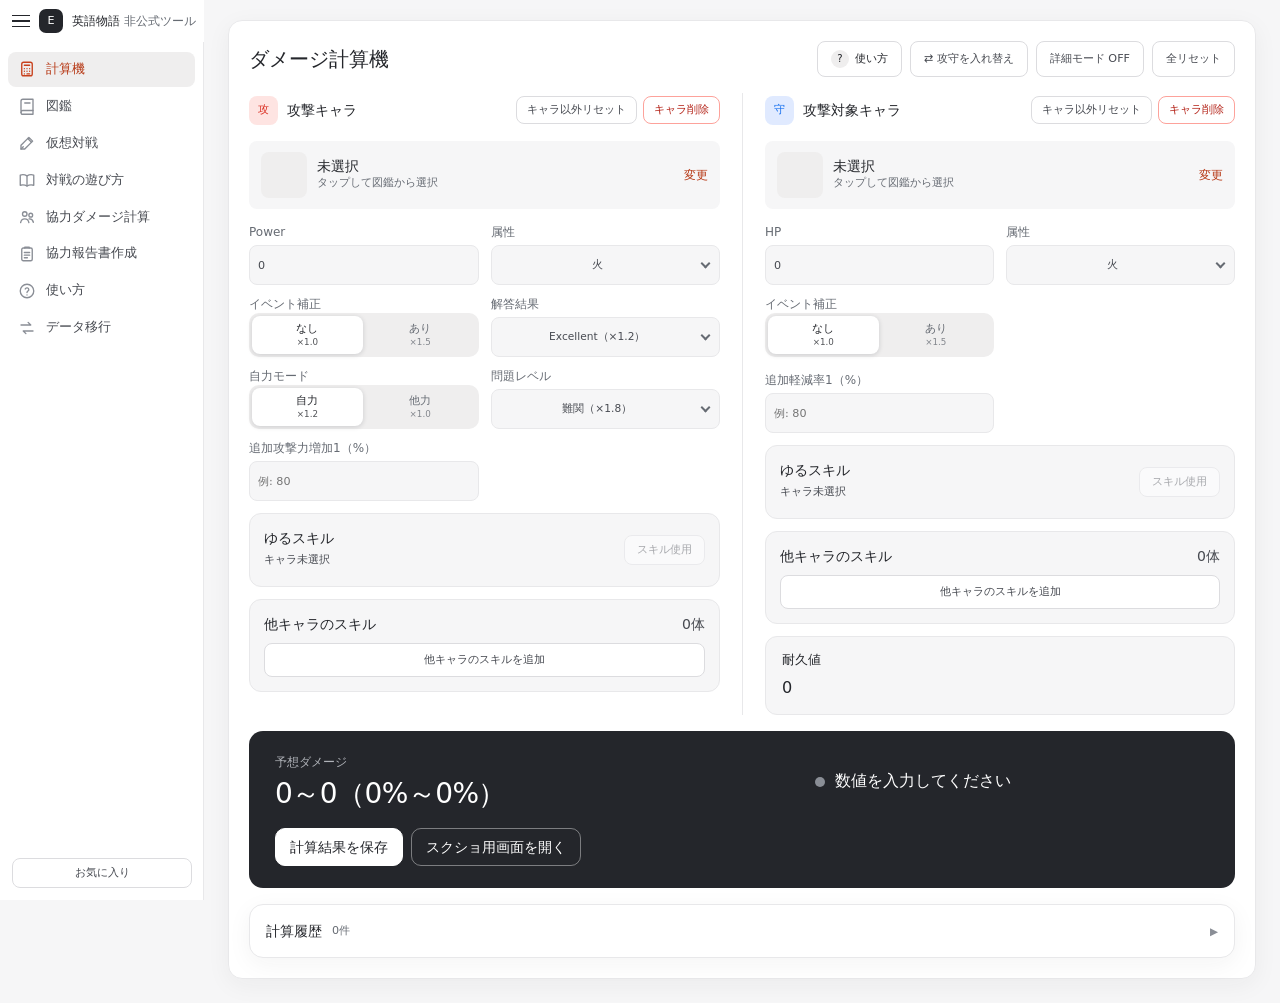
==== commit d38d96eb: "Add files via upload" ====
--- a/index.html
+++ b/index.html
@@ -1,7 +1,7 @@
 <!DOCTYPE html>
 <html lang="ja"><head><meta charset="utf-8"><meta name="viewport" content="width=device-width,initial-scale=1,viewport-fit=cover"><script>if(/iP(hone|ad|od)/.test(navigator.userAgent)||(navigator.platform==="MacIntel"&&navigator.maxTouchPoints>1))document.querySelector('meta[name=viewport]').content+=",maximum-scale=1";try{if(localStorage.getItem("eigoSidebarCollapsed")==="1")document.documentElement.classList.add("sidebar-collapsed")}catch(e){}</script><title>英語物語 非公式ツール</title><link href="base.css?v=20261128-guide1" rel="stylesheet"><link href="calculator.css?v=20261107-ui1" rel="stylesheet"><link href="catalog.css?v=20261107-ui1" rel="stylesheet"><link href="coop.css?v=20261127-ui3" rel="stylesheet"><link href="battle.css?v=20261107-ui1" rel="stylesheet"><link href="help.css?v=20261128-guide2" rel="stylesheet"><meta content="20260924-424" name="eigo-ui-build"></head><body>
-<header class="topbar"><button class="hamburger" id="menuToggle" type="button" aria-label="メニューを開く" aria-controls="sidebar" aria-expanded="false"><i></i><i></i><i></i></button><b class="brand"><span class="brand-mark" aria-hidden="true">E</span><span>英語物語 <span class="brand-sub">非公式ツール</span></span></b><button id="tempToggle" class="temp-toggle" type="button">お気に入り</button></header><aside id="tempDrawer" class="temp-drawer"><h2>お気に入り</h2><p id="tempEmpty">お気に入りのキャラはありません</p><div id="tempList"></div><div class="temp-actions"><button id="tempClearSelected" type="button">選択削除</button><button id="tempClearAll" type="button">一括削除</button></div></aside><nav class="tabbar" id="tabbar" aria-label="ページ切替"><button type="button" data-page="calculator" class="active"><svg class="nav-icon" viewBox="0 0 24 24" aria-hidden="true" fill="none" stroke="currentColor" stroke-width="1.8" stroke-linecap="round" stroke-linejoin="round"><rect x="5" y="3" width="14" height="18" rx="2.5"/><path d="M8.5 7h7M8.5 11.5h.01M12 11.5h.01M15.5 11.5h.01M8.5 15h.01M12 15h.01M15.5 15h.01M8.5 18.5h.01M12 18.5h3.5"/></svg><span>計算機</span></button><button type="button" data-page="zukan"><svg class="nav-icon" viewBox="0 0 24 24" aria-hidden="true" fill="none" stroke="currentColor" stroke-width="1.8" stroke-linecap="round" stroke-linejoin="round"><path d="M4 5.5A2.5 2.5 0 0 1 6.5 3H20v15H6.5A2.5 2.5 0 0 0 4 20.5z"/><path d="M4 20.5A2.5 2.5 0 0 0 6.5 23H20v-5"/><path d="M9 8h7"/></svg><span>図鑑</span></button><button type="button" data-page="coop"><svg class="nav-icon" viewBox="0 0 24 24" aria-hidden="true" fill="none" stroke="currentColor" stroke-width="1.8" stroke-linecap="round" stroke-linejoin="round"><circle cx="9" cy="8" r="3"/><circle cx="17" cy="9.5" r="2.5"/><path d="M3.5 19.5c.6-3.2 2.8-5 5.5-5s4.9 1.8 5.5 5"/><path d="M14.8 14.6c2.6-.3 4.9 1.2 5.7 4.4"/></svg><span>協力計算</span></button><button type="button" data-page="coop-report"><svg class="nav-icon" viewBox="0 0 24 24" aria-hidden="true" fill="none" stroke="currentColor" stroke-width="1.8" stroke-linecap="round" stroke-linejoin="round"><rect x="5" y="4" width="14" height="17" rx="2"/><path d="M9 4V3h6v1M8.5 10h7M8.5 13.5h7M8.5 17h4"/></svg><span>報告書</span></button><button type="button" id="moreToggle" aria-expanded="false" aria-controls="moreSheet"><svg class="nav-icon" viewBox="0 0 24 24" aria-hidden="true" fill="none" stroke="currentColor" stroke-width="1.8" stroke-linecap="round" stroke-linejoin="round"><circle cx="6" cy="12" r="1"/><circle cx="12" cy="12" r="1"/><circle cx="18" cy="12" r="1"/></svg><span>その他</span></button></nav><div class="more-sheet" id="moreSheet" hidden><button type="button" data-page="battle">仮想対戦</button><button type="button" data-page="guide">対戦の遊び方</button><button type="button" data-page="diag">キャラ診断</button><button type="button" data-page="ai">自動操作と対戦AI</button><button type="button" data-page="help">使い方</button><button type="button" data-page="migration">データ移行</button></div>
-<aside class="sidebar" id="sidebar" aria-label="ページ切替"><button class="active" data-page="calculator"><svg class="nav-icon" viewBox="0 0 24 24" aria-hidden="true" fill="none" stroke="currentColor" stroke-width="1.8" stroke-linecap="round" stroke-linejoin="round"><rect x="5" y="3" width="14" height="18" rx="2.5"/><path d="M8.5 7h7M8.5 11.5h.01M12 11.5h.01M15.5 11.5h.01M8.5 15h.01M12 15h.01M15.5 15h.01M8.5 18.5h.01M12 18.5h3.5"/></svg><span>計算機</span></button><button data-page="battle"><svg class="nav-icon" viewBox="0 0 24 24" aria-hidden="true" fill="none" stroke="currentColor" stroke-width="1.8" stroke-linecap="round" stroke-linejoin="round"><path d="M14.5 4.5 19.5 9.5 9 20H4v-5z"/><path d="m13 6 5 5"/><path d="M4 20l3-3"/></svg><span>仮想対戦</span></button><button data-page="guide"><svg class="nav-icon" viewBox="0 0 24 24" aria-hidden="true" fill="none" stroke="currentColor" stroke-width="1.8" stroke-linecap="round" stroke-linejoin="round"><path d="M3 5.5c3-1 6-.8 9 1 3-1.8 6-2 9-1V19c-3-1-6-.8-9 1-3-1.8-6-2-9-1z"/><path d="M12 6.5V20"/></svg><span>対戦の遊び方</span></button><button data-page="diag"><svg class="nav-icon" viewBox="0 0 24 24" aria-hidden="true" fill="none" stroke="currentColor" stroke-width="1.8" stroke-linecap="round" stroke-linejoin="round"><path d="M4 19h16"/><path d="M7 16v-5"/><path d="M12 16V7"/><path d="M17 16v-8"/></svg><span>キャラ診断</span></button><button data-page="ai"><svg class="nav-icon" viewBox="0 0 24 24" aria-hidden="true" fill="none" stroke="currentColor" stroke-width="1.8" stroke-linecap="round" stroke-linejoin="round"><circle cx="12" cy="12" r="3"/><path d="M12 3v3M12 18v3M3 12h3M18 12h3M5.6 5.6l2.1 2.1M16.3 16.3l2.1 2.1M18.4 5.6l-2.1 2.1M7.7 16.3l-2.1 2.1"/></svg><span>自動操作と対戦AI</span></button><button data-page="zukan"><svg class="nav-icon" viewBox="0 0 24 24" aria-hidden="true" fill="none" stroke="currentColor" stroke-width="1.8" stroke-linecap="round" stroke-linejoin="round"><path d="M4 5.5A2.5 2.5 0 0 1 6.5 3H20v15H6.5A2.5 2.5 0 0 0 4 20.5z"/><path d="M4 20.5A2.5 2.5 0 0 0 6.5 23H20v-5"/><path d="M9 8h7"/></svg><span>図鑑</span></button><button data-page="coop"><svg class="nav-icon" viewBox="0 0 24 24" aria-hidden="true" fill="none" stroke="currentColor" stroke-width="1.8" stroke-linecap="round" stroke-linejoin="round"><circle cx="9" cy="8" r="3"/><circle cx="17" cy="9.5" r="2.5"/><path d="M3.5 19.5c.6-3.2 2.8-5 5.5-5s4.9 1.8 5.5 5"/><path d="M14.8 14.6c2.6-.3 4.9 1.2 5.7 4.4"/></svg><span>協力ダメージ計算</span></button><button data-page="coop-report"><svg class="nav-icon" viewBox="0 0 24 24" aria-hidden="true" fill="none" stroke="currentColor" stroke-width="1.8" stroke-linecap="round" stroke-linejoin="round"><rect x="5" y="4" width="14" height="17" rx="2"/><path d="M9 4V3h6v1M8.5 10h7M8.5 13.5h7M8.5 17h4"/></svg><span>協力報告書作成</span></button><button data-page="help"><svg class="nav-icon" viewBox="0 0 24 24" aria-hidden="true" fill="none" stroke="currentColor" stroke-width="1.8" stroke-linecap="round" stroke-linejoin="round"><circle cx="12" cy="12" r="9"/><path d="M9.6 9.3a2.5 2.5 0 0 1 4.8.9c0 1.7-2.4 2.2-2.4 3.8M12 17.2h.01"/></svg><span>使い方</span></button><button data-page="migration"><svg class="nav-icon" viewBox="0 0 24 24" aria-hidden="true" fill="none" stroke="currentColor" stroke-width="1.8" stroke-linecap="round" stroke-linejoin="round"><path d="M4 8h13l-3.5-3.5M20 16H7l3.5 3.5"/></svg><span>データ移行</span></button></aside><main>
+<header class="topbar"><button class="hamburger" id="menuToggle" type="button" aria-label="メニューを開く" aria-controls="sidebar" aria-expanded="false"><i></i><i></i><i></i></button><b class="brand"><span class="brand-mark" aria-hidden="true">E</span><span>英語物語 <span class="brand-sub">非公式ツール</span></span></b><button id="tempToggle" class="temp-toggle" type="button">お気に入り</button></header><aside id="tempDrawer" class="temp-drawer"><h2>お気に入り</h2><p id="tempEmpty">お気に入りのキャラはありません</p><div id="tempList"></div><div class="temp-actions"><button id="tempClearSelected" type="button">選択削除</button><button id="tempClearAll" type="button">一括削除</button></div></aside><nav class="tabbar" id="tabbar" aria-label="ページ切替"><button type="button" data-page="calculator" class="active"><svg class="nav-icon" viewBox="0 0 24 24" aria-hidden="true" fill="none" stroke="currentColor" stroke-width="1.8" stroke-linecap="round" stroke-linejoin="round"><rect x="5" y="3" width="14" height="18" rx="2.5"/><path d="M8.5 7h7M8.5 11.5h.01M12 11.5h.01M15.5 11.5h.01M8.5 15h.01M12 15h.01M15.5 15h.01M8.5 18.5h.01M12 18.5h3.5"/></svg><span>計算機</span></button><button type="button" data-page="zukan"><svg class="nav-icon" viewBox="0 0 24 24" aria-hidden="true" fill="none" stroke="currentColor" stroke-width="1.8" stroke-linecap="round" stroke-linejoin="round"><path d="M4 5.5A2.5 2.5 0 0 1 6.5 3H20v15H6.5A2.5 2.5 0 0 0 4 20.5z"/><path d="M4 20.5A2.5 2.5 0 0 0 6.5 23H20v-5"/><path d="M9 8h7"/></svg><span>図鑑</span></button><button type="button" data-page="coop"><svg class="nav-icon" viewBox="0 0 24 24" aria-hidden="true" fill="none" stroke="currentColor" stroke-width="1.8" stroke-linecap="round" stroke-linejoin="round"><circle cx="9" cy="8" r="3"/><circle cx="17" cy="9.5" r="2.5"/><path d="M3.5 19.5c.6-3.2 2.8-5 5.5-5s4.9 1.8 5.5 5"/><path d="M14.8 14.6c2.6-.3 4.9 1.2 5.7 4.4"/></svg><span>協力計算</span></button><button type="button" data-page="coop-report"><svg class="nav-icon" viewBox="0 0 24 24" aria-hidden="true" fill="none" stroke="currentColor" stroke-width="1.8" stroke-linecap="round" stroke-linejoin="round"><rect x="5" y="4" width="14" height="17" rx="2"/><path d="M9 4V3h6v1M8.5 10h7M8.5 13.5h7M8.5 17h4"/></svg><span>報告書</span></button><button type="button" id="moreToggle" aria-expanded="false" aria-controls="moreSheet"><svg class="nav-icon" viewBox="0 0 24 24" aria-hidden="true" fill="none" stroke="currentColor" stroke-width="1.8" stroke-linecap="round" stroke-linejoin="round"><circle cx="6" cy="12" r="1"/><circle cx="12" cy="12" r="1"/><circle cx="18" cy="12" r="1"/></svg><span>その他</span></button></nav><div class="more-sheet" id="moreSheet" hidden><button type="button" data-page="battle">仮想対戦</button><button type="button" data-page="guide">対戦の遊び方</button><button type="button" data-page="help">使い方</button><button type="button" data-page="migration">データ移行</button></div>
+<aside class="sidebar" id="sidebar" aria-label="ページ切替"><button class="active" data-page="calculator"><svg class="nav-icon" viewBox="0 0 24 24" aria-hidden="true" fill="none" stroke="currentColor" stroke-width="1.8" stroke-linecap="round" stroke-linejoin="round"><rect x="5" y="3" width="14" height="18" rx="2.5"/><path d="M8.5 7h7M8.5 11.5h.01M12 11.5h.01M15.5 11.5h.01M8.5 15h.01M12 15h.01M15.5 15h.01M8.5 18.5h.01M12 18.5h3.5"/></svg><span>計算機</span></button><button data-page="zukan"><svg class="nav-icon" viewBox="0 0 24 24" aria-hidden="true" fill="none" stroke="currentColor" stroke-width="1.8" stroke-linecap="round" stroke-linejoin="round"><path d="M4 5.5A2.5 2.5 0 0 1 6.5 3H20v15H6.5A2.5 2.5 0 0 0 4 20.5z"/><path d="M4 20.5A2.5 2.5 0 0 0 6.5 23H20v-5"/><path d="M9 8h7"/></svg><span>図鑑</span></button><button data-page="battle"><svg class="nav-icon" viewBox="0 0 24 24" aria-hidden="true" fill="none" stroke="currentColor" stroke-width="1.8" stroke-linecap="round" stroke-linejoin="round"><path d="M14.5 4.5 19.5 9.5 9 20H4v-5z"/><path d="m13 6 5 5"/><path d="M4 20l3-3"/></svg><span>仮想対戦</span></button><button data-page="guide"><svg class="nav-icon" viewBox="0 0 24 24" aria-hidden="true" fill="none" stroke="currentColor" stroke-width="1.8" stroke-linecap="round" stroke-linejoin="round"><path d="M3 5.5c3-1 6-.8 9 1 3-1.8 6-2 9-1V19c-3-1-6-.8-9 1-3-1.8-6-2-9-1z"/><path d="M12 6.5V20"/></svg><span>対戦の遊び方</span></button><button data-page="coop"><svg class="nav-icon" viewBox="0 0 24 24" aria-hidden="true" fill="none" stroke="currentColor" stroke-width="1.8" stroke-linecap="round" stroke-linejoin="round"><circle cx="9" cy="8" r="3"/><circle cx="17" cy="9.5" r="2.5"/><path d="M3.5 19.5c.6-3.2 2.8-5 5.5-5s4.9 1.8 5.5 5"/><path d="M14.8 14.6c2.6-.3 4.9 1.2 5.7 4.4"/></svg><span>協力ダメージ計算</span></button><button data-page="coop-report"><svg class="nav-icon" viewBox="0 0 24 24" aria-hidden="true" fill="none" stroke="currentColor" stroke-width="1.8" stroke-linecap="round" stroke-linejoin="round"><rect x="5" y="4" width="14" height="17" rx="2"/><path d="M9 4V3h6v1M8.5 10h7M8.5 13.5h7M8.5 17h4"/></svg><span>協力報告書作成</span></button><button data-page="help"><svg class="nav-icon" viewBox="0 0 24 24" aria-hidden="true" fill="none" stroke="currentColor" stroke-width="1.8" stroke-linecap="round" stroke-linejoin="round"><circle cx="12" cy="12" r="9"/><path d="M9.6 9.3a2.5 2.5 0 0 1 4.8.9c0 1.7-2.4 2.2-2.4 3.8M12 17.2h.01"/></svg><span>使い方</span></button><button data-page="migration"><svg class="nav-icon" viewBox="0 0 24 24" aria-hidden="true" fill="none" stroke="currentColor" stroke-width="1.8" stroke-linecap="round" stroke-linejoin="round"><path d="M4 8h13l-3.5-3.5M20 16H7l3.5 3.5"/></svg><span>データ移行</span></button></aside><main>
 <section class="page active" id="page-calculator"><div class="panel"><div class="calculator-title page-head"><div class="page-head-text"><h1>ダメージ計算機</h1></div><div class="calculator-actions"><button class="help-btn" type="button" data-help="calculator" aria-label="計算機の使い方"><span class="help-btn-mark" aria-hidden="true">?</span>使い方</button><button class="swap" id="swap" type="button">⇄ 攻守を入れ替え</button><button class="detail-mode-btn" id="detailMode" type="button" aria-pressed="false">詳細モード OFF</button><button class="reset-btn" id="resetAll" type="button">全リセット</button></div></div><div class="calculator-layout"><div class="battle">
 <article class="fighter attacker"><div class="fighter-title"><h2><span class="role-badge" aria-hidden="true">攻</span><span class="fighter-name">攻撃キャラ</span></h2><div class="fighter-actions"><button class="mini-reset" id="attackerResetExceptCharacter" type="button">キャラ以外リセット</button><button class="mini-reset danger" id="attackerRemoveCharacter" type="button">キャラ削除</button></div></div><button class="pick" id="attackerPicker" data-char-drag="calc:attacker"><span class="portrait"></span><span><strong>未選択</strong><small>タップして図鑑から選択</small></span></button><div class="fields"><label class="limit-break-field" hidden>凸数<select id="attackerLimitBreak"></select></label><label>Power<input id="attackerPower" type="number" inputmode="numeric" value="0"></label><label>属性<select id="attackerAttribute"></select></label><label>イベント補正<select id="attackerEvent" data-switch><option value="1">なし（×1.0）</option><option value="1.5">あり（×1.5）</option></select></label><label>解答結果<select id="answerSpeed"><option value="1.2">Excellent（×1.2）</option><option value="1">Correct（×1.0）</option><option value="0.5">2回目で正解（×0.5）</option></select></label><label class="calculator-self-checkbox">自力モード<span class="calculator-self-checkbox-control"><input id="selfMode" type="checkbox" checked data-switch="自力（×1.2）/他力（×1.0）"><span>適用（×1.2）</span></span></label><label>問題レベル<select id="questionLevel"><option value="1.45">小学生（×1.45）</option><option value="1.5">中1（×1.5）</option><option value="1.55">中2（×1.55）</option><option value="1.6">中3（×1.6）</option><option value="1.65">高1（×1.65）</option><option value="1.7">高2（×1.7）</option><option value="1.75">高3（×1.75）</option><option selected value="1.8">難関（×1.8）</option></select></label><label class="detail-mode-target">生存補正（ターン数）<select id="survivalTurns"></select></label><label class="detail-mode-target">全体攻撃<select id="allAttack" data-switch><option value="0">なし</option><option value="1">あり（×5）</option></select></label><div class="progressive-fields inline-progressive" id="attackBuffFields"></div><div class="progressive-fields detail-mode-target" id="extraHitFields"></div></div><div class="skill"><div><b>ゆるスキル</b><p id="attackerSkill">キャラ未選択</p><small id="attackerEffect"></small></div><button disabled id="attackerSkillBtn">スキル使用</button></div><section class="borrowed-skills" data-char-drag="calc-borrow:attacker"><div><b>他キャラのスキル</b><span id="attackerBorrowedCount">0体</span></div><div class="borrowed-buttons"><button id="attackerBorrowSkill" type="button">他キャラのスキルを追加</button></div><div id="attackerBorrowedList"></div><div id="attackerBorrowedActions" class="borrowed-actions" hidden><button id="attackerUseAllBorrowed" class="mini-reset" type="button">一括使用</button><button id="attackerDisableAllBorrowed" class="mini-reset" type="button">一括解除</button><button id="attackerClearBorrowed" class="mini-reset" type="button">一括削除</button></div></section></article>
 <article class="fighter defender"><div class="fighter-title"><h2><span class="role-badge" aria-hidden="true">守</span><span class="fighter-name">攻撃対象キャラ</span></h2><div class="fighter-actions"><button class="mini-reset" id="defenderResetExceptCharacter" type="button">キャラ以外リセット</button><button class="mini-reset danger" id="defenderRemoveCharacter" type="button">キャラ削除</button></div></div><button class="pick" id="defenderPicker" data-char-drag="calc:defender"><span class="portrait"></span><span><strong>未選択</strong><small>タップして図鑑から選択</small></span></button><div class="fields"><label class="limit-break-field" hidden>凸数<select id="defenderLimitBreak"></select></label><label>HP<input id="defenderHp" type="number" inputmode="numeric" value="0"></label><label>属性<select id="defenderAttribute"></select></label><label>イベント補正<select id="defenderEvent" data-switch><option value="1">なし（×1.0）</option><option value="1.5">あり（×1.5）</option></select></label></div><div class="progressive-fields" id="cutRateFields"></div><div class="progressive-fields detail-mode-target" id="extraHealFields"></div><div class="skill"><div><b>ゆるスキル</b><p id="defenderSkill">キャラ未選択</p><small id="defenderEffect"></small></div><button disabled id="defenderSkillBtn">スキル使用</button></div><section class="borrowed-skills" data-char-drag="calc-borrow:defender"><div><b>他キャラのスキル</b><span id="defenderBorrowedCount">0体</span></div><div class="borrowed-buttons"><button id="defenderBorrowSkill" type="button">他キャラのスキルを追加</button></div><div id="defenderBorrowedList"></div><div id="defenderBorrowedActions" class="borrowed-actions" hidden><button id="defenderUseAllBorrowed" class="mini-reset" type="button">一括使用</button><button id="defenderDisableAllBorrowed" class="mini-reset" type="button">一括解除</button><button id="defenderClearBorrowed" class="mini-reset" type="button">一括削除</button></div></section><div class="durability"><h2>耐久値</h2><b id="durabilityValue">0</b></div><div class="ghost detail-mode-target"><h2>幽霊攻撃への耐久（攻撃対象キャラ）</h2><div id="ghostResult">攻撃対象のHPを入力してください</div></div></article></div>
@@ -11,7 +11,7 @@
 <div id="guideTutorial" class="tg-wrap"></div>
 <details class="guide-rules"><summary>ルールを文字で読む</summary>
 <div class="guide-summary"><b>まずはこれだけ</b><ol><li><span>5人対5人のチーム戦です。ひとり5体のデッキを持ち、<em>左のキャラから1体ずつ</em>戦います。</span></li><li><span>毎ターン、全員が英語の問題に答えます。<em>正解した人</em>の出ているキャラが、相手を攻撃します。</span></li><li><span>相手チーム5人のキャラを<em>全部倒したら勝ち</em>です。</span></li></ol></div>
-<nav class="guide-toc" aria-label="目次"><a href="#guide-shape">対戦の形</a><a href="#guide-turn">1ターンの流れ</a><a href="#guide-win">勝ち負け</a><a href="#guide-damage">ダメージを増やす</a><a href="#guide-skill">スキル</a><a href="#guide-practice">このサイトで練習</a><a href="#guide-faq">よくある疑問</a></nav>
+<nav class="guide-toc" aria-label="目次"><a href="#guide-shape">対戦の形</a><a href="#guide-turn">1ターンの流れ</a><a href="#guide-win">勝ち負け</a><a href="#guide-damage">ダメージを増やす</a><a href="#guide-skill">スキル</a></nav>
 
 <section id="guide-shape"><h2><span class="help-num">01</span>対戦の形</h2>
 <p>チームAとチームBに5人ずつ分かれます。各プレイヤーのデッキは5体で、戦うのはいつも<b>いちばん左の1体だけ</b>です(出場中)。残りの4体は控えで、出場中のキャラが倒れると、次のキャラが左から順に出てきます。</p>
@@ -67,42 +67,7 @@
 <p class="guide-note">各キャラのスキルの中身は<button type="button" class="guide-link" data-go="zukan">図鑑</button>で見られます。</p>
 </section>
 
-<section id="guide-practice"><h2><span class="help-num">06</span>このサイトで練習してみる</h2>
-<p><button type="button" class="guide-link" data-go="battle">仮想対戦</button>では、10人全員の操作を自分で決めて、対戦を1ターンずつ進められます。初めてなら、次の順で触ってみてください。</p>
-<ol class="help-steps"><li><span><b>デッキを用意する。</b>「キャラ選択」タブで「キャラ生成」を押すと、10人分のデッキが自動で入ります。自分で組むときは、キャラの枠を押して選びます。</span></li><li><span><b>対戦を始める。</b>下の「この編成で対戦を始める」を押すと、「戦闘」タブに移ります。</span></li><li><span><b>そのターンの操作を決める。</b>下の図のように、キャラごとにスキル・狙い・回答を決めます。迷ったら「自動で決める」を押せば、全部自動で決まります。</span></li><li><span><b>ターンを進める。</b>「ターン実行」で1ターン進みます。「決着まで自動操作」なら最後まで自動で進みます。「1ターン戻す」でやり直せます。</span></li><li><span><b>結果を確かめる。</b>「計算履歴」タブで、ターンごとに誰が誰に何ダメージ与えたかを見られます。</span></li></ol>
-<div class="guide-card-demo"><div class="guide-mock" aria-hidden="true"><div class="guide-mock-top"><span class="guide-mock-left">あと5</span><span class="guide-mark">1</span><span class="guide-mock-count">0</span><span class="guide-mark">2</span></div><div class="guide-mock-portrait">キャラ画像<span class="guide-mark">3</span></div><div class="guide-mock-hp"></div><div class="guide-mock-btn">効果</div><div class="guide-mock-btn">スキル順 ―</div><div class="guide-mock-btn">攻撃順 ―</div><div class="guide-mock-btn is-strong">Excellent回答<span class="guide-mark">4</span></div></div>
-<ol class="guide-keys"><li><span class="guide-mark">1</span><span><b>あと5</b>: そのプレイヤーの残りのキャラ数(出場中を含む)</span></li><li><span class="guide-mark">2</span><span><b>右上の数字</b>: スキルが使えるまでのターン。0なら使えます</span></li><li><span class="guide-mark">3</span><span><b>キャラ画像</b>: 押すとスキルを使う / 使わないが切り替わります。押したまま相手のキャラまでドラッグすると、その相手を狙います</span></li><li><span class="guide-mark">4</span><span><b>回答</b>: 押すたびに Excellent回答 → Correct回答 → 半誤答 → 完全誤答 と変わります。本番で答える速さと正しさを、ここで決めます</span></li></ol></div>
-<p class="guide-note">「スキル順」「攻撃順」は、同じチームの中で動く順番です。初めは「―」(左から順)のままで大丈夫です。仮想対戦は独自の調べにもとづく再現で、ゲームと同じ結果になるとは限りません。</p>
-<div class="guide-go"><button class="primary" type="button" data-go="battle">仮想対戦で練習する</button><button class="reset-btn" type="button" data-help="battle">操作の説明をすべて見る</button></div>
-</section>
-
-<section id="guide-faq"><h2><span class="help-num">07</span>よくある疑問</h2>
-<details class="guide-faq"><summary>倒れたキャラも、そのターンは攻撃できる?</summary><p>できます。同じターンの攻撃は、倒れる前に決まっているからです。次のターンからは、次のキャラが戦います。</p></details>
-<details class="guide-faq"><summary>まちがえたら、どうなる?</summary><p>そのターンは攻撃できず、スキルの数字も減りません。相手からの攻撃は受けます。</p></details>
-<details class="guide-faq"><summary>狙う相手を決めないと、どうなる?</summary><p>相手の出場中のキャラから、ランダムに選ばれます。「かばう」を使っている相手がいると、攻撃はそのキャラに集まります。</p></details>
-<details class="guide-faq"><summary>どんなデッキが強い?</summary><p>このサイトの対戦AIの調べでは、スキルの種類では蘇生の評価がいちばん高くなっています。迷ったら、仮想対戦の「キャラ生成」を参考にしてください。実際の対戦でよく使われているデッキをもとに作ります。</p></details>
-</section>
-</details></div></section><section class="page" id="page-diag"><div class="panel"><div class="page-head"><div class="page-head-text"><h1>キャラ診断（相性AI k17）</h1><p class="page-lead">既存キャラ・凸違い・未実装キャラの相性ベクトル（汎用力・特定相手への刺さり・連続コスト効率）から、単一スコア（平均50・標準偏差10）を即時算出します</p></div><div class="coop-title-actions"><button class="help-btn" type="button" data-help="diag" aria-label="キャラ診断の使い方"><span class="help-btn-mark" aria-hidden="true">?</span>使い方</button></div></div><div id="diagLoading" class="diag-loading">相性AIモデルを読み込み中...</div><div id="diagMount" hidden><div class="diag-layout"><div class="diag-editor"><div class="fighter-title"><h2><span class="role-badge diag-badge" aria-hidden="true">診</span><span class="fighter-name">対象キャラ・性能設定</span></h2><div class="fighter-actions"><button class="mini-reset" id="diagResetToOrig" type="button" hidden>元の値に戻す</button><button class="mini-reset" id="diagNewUnimp" type="button">未実装（新規入力）</button></div></div><button class="pick" id="diagPicker" type="button" data-char-drag="diag:main"><span class="portrait"></span><span><strong>未選択（未実装・自由入力モード）</strong><small>タップして既存キャラを図鑑から読み込むこともできます</small></span></button><div class="fields"><label>キャラ名<input id="diagName" type="text" value="未実装キャラ"></label><label>レア（伝は1デッキ1体制限）<select id="diagRare"><option value="N">N</option><option value="R">R</option><option value="CR">CR</option><option value="ZR" selected>ZR</option><option value="MZR">MZR</option><option value="伝">伝</option></select></label><label>Cost<input id="diagCost" type="number" inputmode="numeric" min="1" max="500" value="28"></label><label>属性<select id="diagAttr"><option value="火">火</option><option value="水">水</option><option value="風">風</option><option value="火水">火水</option><option value="水風">水風</option><option value="風火">風火</option><option value="全">全属性</option></select></label><label id="diagLimitBreakWrap" hidden>凸数<select id="diagLimitBreak"></select></label><label id="diagStatModeWrap">HP / Power の基準<select id="diagStatMode"><option value="1" selected>完凸値で入力</option><option value="0">無凸値で入力（×1.6自動換算）</option></select></label><label>HP<input id="diagHp" type="number" inputmode="numeric" min="1" value="4500"></label><label>Power<input id="diagPw" type="number" inputmode="numeric" min="0" value="2600"></label></div><div class="diag-skill-card"><div class="diag-skill-head"><b>ゆるスキル設定</b><small>既存キャラのスキル改変シミュレーションにも対応</small></div><div id="diagOrigSkillBox" class="diag-orig-skill" hidden><span id="diagOrigSkillText"></span></div><div class="fields"><label>スキル種類<select id="diagSkillType"><option value="none">スキルなし</option><option value="atk_up" selected>攻撃力アップ</option><option value="multi_attack">連続攻撃</option><option value="all_attack">全体攻撃</option><option value="shield">シールド（軽減）</option><option value="heal">回復</option><option value="revive">蘇生</option><option value="color_change">色変（属性変化）</option><option value="shorten">カウント短縮</option><option value="delay">カウント遅延</option><option value="cover">かばう（自身集中）</option><option value="cover_leader">かわす（リーダー集中）</option></select></label><label id="diagTurnWrap">必要ターン（カウント）<input id="diagTurn" type="number" inputmode="numeric" min="0" max="99" value="2"></label><label id="diagAmountWrap"><span id="diagAmountLabel">攻撃力増加（%）</span><input id="diagAmount" type="number" inputmode="decimal" step="any" value="100"></label><label id="diagTurnsWrap">継続ターン<input id="diagTurns" type="number" inputmode="numeric" min="1" max="40" value="2"></label><label id="diagScopeWrap">効果適用者<select id="diagScope"><option value="self">自身</option><option value="team" selected>味方全員</option><option value="leader">リーダー</option></select></label><label id="diagTargetAttrWrap"><span id="diagTargetAttrLabel">味方の属性条件</span><select id="diagTargetAttr"><option value="">味方全員（全属性）</option><option value="火">火属性の味方のみ</option><option value="水">水属性の味方のみ</option><option value="風">風属性の味方のみ</option></select></label><label id="diagVsAttrWrap">対属性条件（敵属性）<select id="diagVsAttr"><option value="">なし（全属性に有効）</option><option value="火">火属性の敵に対して</option><option value="水">水属性の敵に対して</option><option value="風">風属性の敵に対して</option></select></label></div></div><button type="button" class="primary diag-run-btn" id="diagRunBtn">この性能で診断する</button></div><div class="diag-results"><div class="diag-hero"><div class="diag-hero-main"><small class="diag-hero-label">総合診断スコア（通常時 / 全キャラ平均 50.0）</small><div id="diagScoreValue" class="diag-score-value">--.- 点</div><strong id="diagTierLabel" class="diag-tier-label" data-state="chance">判定中</strong><div id="diagSubMeta" class="diag-sub-meta"></div></div><div class="diag-theme-card"><small>イベント補正あり（HP・Power ×1.5）</small><strong id="diagThemeScore">--.- 点</strong><span id="diagThemeMeta"></span></div><div id="diagSpecEcho" class="diag-spec-echo"></div><div id="diagWarnings" class="diag-warnings" hidden></div></div><div class="diag-metrics"><div class="diag-metric-card"><small>最も活きる相手・枠</small><b id="diagBestMatch">-</b></div><div class="diag-metric-card"><small>汎用力 / 特効ピーク</small><b id="diagGenPeak">-</b></div><div class="diag-metric-card"><small>連続コスト効率補正</small><b id="diagCostEff">-</b></div></div><section class="diag-section"><h2>相手・属性環境別の相性ベクトル内訳</h2><div class="help-table-scroll"><table class="help-table diag-table"><thead><tr><th>相性環境</th><th>総合寄与 Δ</th><th>バランス</th><th>素の枠強度</th><th>最適枠</th></tr></thead><tbody id="diagContextsBody"></tbody></table></div></section><section class="diag-section"><h2>スコアが近い既存キャラ（押すと読込）</h2><div id="diagNearList" class="diag-near-list"></div></section></div></div><details class="calculator-history diag-ranking" id="diagRankingPanel"><summary>既存キャラ 診断スコア一覧 <span id="diagRankCount">1,429体</span><span class="calculator-history-arrow" aria-hidden="true"></span></summary><div class="diag-rank-body"><div class="diag-rank-controls"><label>名前で検索<input id="diagRankSearch" type="search" placeholder="キャラ名を入力" autocomplete="off"></label><label>レア絞り込み<select id="diagRankRare"><option value="">すべて</option><option value="N">N</option><option value="R">R</option><option value="CR">CR</option><option value="ZR">ZR</option><option value="MZR">MZR</option><option value="伝">伝</option></select></label></div><div id="diagRankList" class="diag-rank-list"></div></div></details></div></div></section><section class="page" id="page-zukan"><div class="panel"><div class="page-head zukan-head"><div class="page-head-text"><h1>キャラ図鑑</h1><p class="page-lead"><span id="zkCount"></span></p></div><div class="coop-title-actions"><button class="help-btn" type="button" data-help="zukan" aria-label="図鑑の使い方"><span class="help-btn-mark" aria-hidden="true">?</span>使い方</button></div></div><div class="zukan-quick-access"><div id="zukanModeTabs" class="char-mode-tabs"><button type="button" data-mode="category">分類</button><button type="button" data-mode="filter">絞り込み</button><button type="button" data-mode="search">キャラ名で検索</button></div><div class="name-search-field" id="zukanNameSearchField" hidden><label for="zkSearch">キャラ名</label><input id="zkSearch" type="search" placeholder="キャラ名を入力" autocomplete="off"></div><div id="zukanCategoryBars" class="char-category-bars"><div id="zukanLargeTabs" class="char-large-tabs"></div><div id="zukanMiddleChips" class="char-middle-chips"></div><div id="zukanSmallChips" class="char-small-chips" hidden></div></div><div id="zukanCurrent" class="char-current"><b id="zukanCurrentPath"></b><span id="zukanCurrentCount"></span></div></div><div id="zkStatus">読み込み中...</div><div id="zkBox"></div><div id="zukanCategorySheet" class="picker-category-sheet" hidden><button class="picker-sheet-backdrop" type="button" onclick="document.getElementById('zukanCategorySheet').hidden=true"></button><div class="picker-sheet-panel cat-sheet-panel" role="dialog" aria-modal="true" aria-label="分類から選ぶ"><div class="cat-sheet-head"><div><h2>分類から選ぶ</h2></div><button class="close close-button cat-sheet-close" type="button" aria-label="閉じる">×</button></div><div id="zukanCategorySheetBody" class="cat-sheet-body"></div></div></div><template id="zkFilterMount"></template></div></section><section class="page" id="page-coop"><div class="panel coop-panel"><div class="coop-title page-head"><div class="page-head-text"><h1>協力ダメージ計算</h1></div><div class="coop-title-actions"><button class="help-btn" type="button" data-help="coop" aria-label="協力ダメージ計算の使い方"><span class="help-btn-mark" aria-hidden="true">?</span>使い方</button><button id="coopDetailMode" class="detail-mode-btn" type="button" aria-pressed="false">詳細モード OFF</button><button id="coopReset" class="reset-btn" type="button">全リセット</button></div></div><div class="char-mode-tabs coop-tabs" id="coopTabs" role="tablist" aria-label="協力ダメージ計算の手順"><button type="button" role="tab" id="coopTab-enemy" data-coop-tab="enemy" aria-controls="coopPanel-enemy" aria-selected="false" tabindex="-1"><span class="coop-tab-label"><span class="coop-tab-num">1</span>敵キャラ</span><small id="coopTabEnemyNote">0/15体</small></button><button type="button" role="tab" id="coopTab-deck" data-coop-tab="deck" aria-controls="coopPanel-deck" aria-selected="false" tabindex="-1"><span class="coop-tab-label"><span class="coop-tab-num">2</span>味方デッキ</span><small id="coopTabDeckNote">未入力</small></button><button type="button" role="tab" id="coopTab-result" data-coop-tab="result" aria-controls="coopPanel-result" aria-selected="false" tabindex="-1"><span class="coop-tab-label"><span class="coop-tab-num">3</span>結果</span><small id="coopTabResultNote">―</small></button><button type="button" role="tab" id="coopTab-history" data-coop-tab="history" aria-controls="coopPanel-history" aria-selected="false" tabindex="-1"><span class="coop-tab-label">記録</span><small id="coopTabHistoryNote">0件</small></button></div><div class="coop-tab-panel" id="coopPanel-enemy" data-coop-panel="enemy" role="tabpanel" aria-labelledby="coopTab-enemy"><p class="coop-step-hint">1〜5層の左・真ん中・右を押して、敵キャラを選びます。HPは層の倍率を掛けた値です。</p><div id="coopEnemies" class="coop-enemies"></div><div class="coop-step-foot"><span id="coopEnemyFootNote" class="coop-step-foot-note"></span><button type="button" class="primary coop-step-next" data-coop-go="deck">次へ：味方デッキ</button></div></div><div class="coop-tab-panel" id="coopPanel-deck" data-coop-panel="deck" role="tabpanel" aria-labelledby="coopTab-deck" hidden><p class="coop-step-hint">1枠目が1層、2枠目が2層…5枠目が5層を攻撃します。枠を押してキャラを選びます(最大5デッキ)。</p><section class="coop-decks"><div id="coopDecksBody"><div class="coop-section-actions"><fieldset class="coop-action-group coop-proposal-group"><legend class="coop-action-group-title">デッキ提案</legend><div class="coop-action-items"><label class="coop-proposal-deck-count">攻略デッキ数<select id="coopProposalDeckCount"><option value="3">3</option><option value="4" selected>4</option><option value="5">5</option></select></label><button id="coopPropose" class="reset-btn coop-propose" type="button">デッキ提案</button></div></fieldset><fieldset class="coop-action-group coop-condition-group"><legend class="coop-action-group-title">計算条件</legend><div class="coop-action-items"><div class="coop-fixed-multiplier-controls"><div class="coop-self-field"><span class="coop-field-label">自力</span><label class="coop-self-toggle" data-switch-hide><input id="coopSelfMode" type="checkbox" data-switch="自力（×1.2）/他力（×1.0）"><span>自力 OFF</span></label></div><label class="coop-question-level">問題レベル<select id="coopQuestionLevel"><option value="1.1">小学生</option><option value="1.2">中1</option><option value="1.3">中2</option><option value="1.4">中3</option><option value="1.5">高1</option><option value="1.6">高2</option><option value="1.99" selected>高3以上</option></select></label></div></div></fieldset><fieldset class="coop-action-group coop-organize-group"><legend class="coop-action-group-title">整理</legend><div class="coop-action-items"><button id="coopKeepDropCharacters" class="reset-btn" type="button">ドロップキャラ以外削除</button><button id="coopDeckReset" class="reset-btn" type="button">全デッキリセット</button></div></fieldset></div><div id="coopEnemyStrip" class="coop-enemy-strip" aria-label="各層の敵"></div><div id="coopDeckRows"></div></div></section><div class="coop-step-foot coop-deck-foot"><div id="coopDeckJudge" class="coop-deck-judge" data-status="empty"><span>判定</span><b id="coopDeckJudgeText">敵とデッキを入力してください</b></div><button type="button" class="primary coop-step-next" data-coop-go="result">結果を見る</button></div></div><div class="coop-tab-panel" id="coopPanel-result" data-coop-panel="result" role="tabpanel" aria-labelledby="coopTab-result" hidden><section id="coopManualJudge" class="coop-result coop-manual-judge" data-status="empty"><div class="coop-manual-judge-title"><h2>手動デッキ判定</h2><small>入力中の味方デッキを総合判定</small></div><strong id="coopClearResult">敵とデッキを入力してください</strong><div id="coopDamageResult"></div><div id="coopResultDetails"></div></section><section id="coopProposalResults" class="coop-proposal-results" hidden><button id="coopProposalToggle" class="coop-proposal-toggle" type="button" aria-expanded="true"><span>提案デッキ</span><small id="coopProposalCount"></small><span class="coop-proposal-arrow">▼</span></button><div id="coopProposalBody"><div class="coop-proposal-heading"><div class="coop-proposal-controls"></div><div id="coopProposalGrid" class="coop-proposal-grid"></div></div></div></section><section id="coopProposalUsageResults" class="coop-proposal-usage-results" hidden><button id="coopProposalUsageToggle" class="coop-proposal-toggle" type="button" aria-expanded="true"><span>枠別キャラ使用数</span><small id="coopProposalUsageCount"></small><span class="coop-proposal-usage-arrow">▼</span></button><div id="coopProposalUsageBody"><section id="coopProposalUsage" class="coop-proposal-usage"></section></div></section><div class="coop-step-foot"><button type="button" class="reset-btn" data-coop-go="deck">味方デッキを直す</button></div></div><div class="coop-tab-panel" id="coopPanel-history" data-coop-panel="history" role="tabpanel" aria-labelledby="coopTab-history" hidden><div class="coop-record-bar"><button id="coopRecord" class="primary" type="button">今の敵とデッキを記録</button><small>敵15体と、入力中のデッキ(表示中の提案デッキも)を保存します</small></div><section class="coop-proposal-history"><button id="coopHistoryToggle" class="coop-history-toggle" type="button" aria-expanded="false"><span>記録データ</span><small>最大5件・敵15体と記録デッキ</small><span class="coop-history-arrow">▶</span></button><div id="coopHistoryBody" hidden><p id="coopProposalHistoryEmpty">保存済みデータはありません</p><div id="coopProposalHistory"></div></div></section></div></div></section><section class="page" id="page-coop-report"><div class="panel"><div class="coop-report-title page-head"><div class="page-head-text"><h1>協力報告書作成</h1></div><div class="coop-title-actions"><button class="help-btn" type="button" data-help="coop-report" aria-label="協力報告書の使い方"><span class="help-btn-mark" aria-hidden="true">?</span>使い方</button><button id="coopRandomDeleteMode" class="reset-btn danger" type="button" aria-pressed="false">削除</button></div></div><div class="coop-random-toolbar-final"><div class="coop-step-control"><span>列</span><button id="coopColumnMinus" type="button" aria-label="列を減らす">−</button><output id="coopColumnValue">3</output><button id="coopColumnPlus" type="button" aria-label="列を増やす">＋</button></div><div class="coop-step-control"><span>行</span><button id="coopRowMinus" type="button" aria-label="行を減らす">−</button><output id="coopRowValue">5</output><button id="coopRowPlus" type="button" aria-label="行を増やす">＋</button></div><button id="coopRandomDeleteAll" class="reset-btn danger" type="button" hidden>全削除</button></div><div id="coopRandomGrid" class="coop-random-grid"></div></div></section>
-<section class="page" id="page-help"><div class="panel help-panel"></div></section><section class="page" id="page-ai"><div class="panel ai-page"><div class="page-head"><div class="page-head-text"><h1>自動操作と対戦AIのしくみ</h1></div></div>
-<p class="ai-lead">仮想対戦の「自動操作」が試合をどう進め、「対戦AI」がデッキの強さをどう見積もっているかを、順番にすべて説明するページです。気になる所だけ開いて読めます。</p>
-<nav class="ai-toc" aria-label="目次"><b>目次</b><ol><li><a href="#ai-overview" data-ai-open="ai-overview">全体像</a></li><li><a href="#ai-auto" data-ai-open="ai-auto">自動操作の探し方</a></li><li><a href="#ai-est" data-ai-open="ai-est">対戦AIの作り方</a></li><li><a href="#ai-env" data-ai-open="ai-env">強いデッキの環境のつくり方</a></li><li><a href="#ai-update" data-ai-open="ai-update">新キャラが出たとき</a></li></ol></nav>
-<div class="ai-expand"><button type="button" class="reset-btn" data-ai-all="open">すべて開く</button><button type="button" class="reset-btn" data-ai-all="close">すべて閉じる</button></div>
-<details class="ai-sec" id="ai-overview" open><summary><span class="help-num">01</span>全体像</summary><div class="ai-body"><p>試合はゲームを再現した仮想の試合で行い、強さは1試合あたりの平均ランク点(完勝+2、勝利+1、引き分け0、敗北−1、完敗−2)で測ります。仕組みは2つです。</p>
-<div class="ai-two"><div><b>自動操作</b><p>試合中の判断(スキルの使用・順番、攻撃の順、クイズの回答、狙う相手)を決めます。決まりと重みで動く計算で、AI(学習したモデル)ではありません。</p></div><div><b>対戦AI</b><p>デッキの強さを見積もる、学習したモデルです。「周りの9人がこうなら、このデッキは平均で何点取れるか」を出します。</p></div></div>
-<p>2つは、お互いを材料にして交互に鍛え直しています。自動操作が変わるとデッキの強さの並びが変わり、並びが変わるとよく出る場面が変わるためです。</p>
-<ol class="ai-flow"><li><b>強いデッキがそろった環境をつくる</b><span>対戦AIの点を使って、計算で再現する</span></li><li><b>その環境で、自動操作を鍛え直す</b><span>強いデッキ同士の試合で、判断を打ち直して改善する</span></li><li><b>その試合から、対戦AIを学び直す</b><span>変わった自動操作の結果で、デッキの強さを覚え直す</span></li></ol>
-<p class="ai-loop">3 のあとは、また 1 に戻ります</p></div></details>
-<details class="ai-sec" id="ai-auto"><summary><span class="help-num">02</span>自動操作の探し方</summary><div class="ai-body"><p>1試合の特定の判断を1つだけ変えて最後まで打ち直し、ランク点がどう変わるかを見ます。これを大量の試合・場面で繰り返し、「何を変えれば点が上がるか」を見つけます。</p>
-<ul><li>約2,000試合 × 約75回の判断すべてで、別の候補を打ち直して損得を測る。負けやすいデッキの試合も混ぜて弱点を探す</li><li>損得から、<b>基本の重み</b>(どの場面でも効く)を調整し、はっきり偏りが出た条件を<b>条件つきの決まり</b>(特定の場面だけ効く)に加える</li><li>鍛えた版と前の版を、先手後手を入れ替えて数千〜数万組対戦させ、差が誤差よりはっきり大きいときだけ採用する。運の分は、同じ乱数で比べる・繰り返すことで打ち消す</li></ul>
-<p>めったに出ない場面は、数が少なくて決まりができません。その場で何通りか打ち直す「先読み」だけが効きましたが、約100倍遅いので鍛え直しの段でだけ使っています。</p></div></details>
-<details class="ai-sec" id="ai-est"><summary><span class="help-num">03</span>対戦AIの作り方</summary><div class="ai-body"><p><b>入力</b>は、キャラの名前ではなく性能(コスト・属性・HP・攻撃力・スキルの種類と効果量・カウントなど)と、枠・リーダー・補正です。出力は、「自分のデッキ・味方・敵」から出した予想ランク点です。</p>
-<p><b>学習</b>は、実在しない架空のキャラで作った試合だけで行います。実在のキャラ・デッキで学ぶと使用率(人気)まで覚えて評価がゆがむためで、実在デッキは点検にだけ使います。</p>
-<ol><li>架空のキャラ(コスト・HP・攻撃力・スキルなどを今の範囲より広く取る)で、デッキと並びを作る。半分は無作為、残りは対戦AIが外している種類ほど重く増やす</li><li>今の自動操作で戦わせ、10人それぞれの「自分のデッキ・味方・敵・得た点」を記録する</li><li>出した点が実際の点に合うように重みを調整し、実在デッキで点検する。伸びが止まるまで繰り返す</li></ol>
-<p><b>形は2つ</b>あります。</p>
-<ul><li><b>速い形</b>: 各キャラを数(ベクトル)にして、「単体の強さ + デッキ内の相性 + 味方との相性 + 敵との相性」を内積で足す。一瞬で計算できるので、全組み合わせから上位を拾える</li><li><b>全体を読む形</b>: 10人・50体を並べて、注意機構(各体が全員を見渡して情報を取り込む仕組み)で読む。「味方にいると強い・敵にいると強い」まで拾えるが重く、上位の候補の入れ替えを試すのに使う</li></ul></div></details>
-<details class="ai-sec" id="ai-env"><summary><span class="help-num">04</span>強いデッキの環境のつくり方</summary><div class="ai-body"><p>実際のイベントで強いデッキが多く使われる状況を、計算で再現します。縛り7種類 × コスト帯4種類の28環境で、それぞれ候補デッキを5万個先に作っておきます。</p>
-<ol><li>最初のデッキを組み、1セット(1,024試合)ずつ戦う</li><li><b>2連敗した人だけ</b>デッキを変える</li><li>変えるときは、直近10試合の周りのデッキと使用率を混ぜた状況に対して、候補の点を対戦AIで付け直し、枠ごとの帯(枠1は上の帯、枠5は下の帯)から重み付きで選ぶ</li><li>新しく参加する人は、前のセットの使用率で入れる</li><li>使用率が落ち着くまで繰り返す(1環境 10万試合)</li></ol></div></details>
-<details class="ai-sec" id="ai-update"><summary><span class="help-num">05</span>新キャラが出たとき</summary><div class="ai-body"><ol><li>図鑑のデータを最新にする</li><li>強いデッキの環境を作り直す</li><li>その環境で、自動操作を鍛え直す</li><li>対戦AIを、<b>実在のキャラだけで、ゼロから</b>学習し直す</li></ol></div></details>
-</div></section><section class="page" id="page-migration"><div class="panel migration-page"><div class="page-head"><div class="page-head-text"><h1>データ移行</h1></div><div class="coop-title-actions"><button class="help-btn" type="button" data-help="migration" aria-label="データ移行の使い方"><span class="help-btn-mark" aria-hidden="true">?</span>使い方</button></div></div><div id="migrationMount"></div></div></section></main>
-<div id="pageHelp" class="picker-category-sheet page-help" hidden><button class="picker-sheet-backdrop" type="button" aria-label="閉じる" data-help-close></button><div class="picker-sheet-panel page-help-panel" role="dialog" aria-modal="true" aria-labelledby="pageHelpTitle"><div class="page-help-head"><div><h2 id="pageHelpTitle"></h2></div><button class="close close-button" type="button" aria-label="閉じる" data-help-close>×</button></div><ol id="pageHelpSteps" class="page-help-steps"></ol><div id="pageHelpTips" class="page-help-tips"></div><button id="pageHelpMore" class="reset-btn page-help-more" type="button">詳しい使い方・計算仕様を見る →</button></div></div><div class="overlay" hidden id="picker"><div class="modal picker-modal"><header class="picker-fixed"><div class="picker-title-row"><h2 id="pickerTitle">キャラを選択</h2><button class="close close-button" data-close="picker" type="button" aria-label="閉じる">×</button></div><div class="picker-top"><div class="picker-top-tags"><nav id="pickerModeTabs" class="char-mode-tabs"><button type="button" data-mode="category">分類</button><button type="button" data-mode="temporary">お気に入り</button><button type="button" data-mode="enemy" hidden>ドロップキャラ</button><button type="button" data-mode="filter">絞り込み</button><button type="button" data-mode="search">キャラ名で検索</button></nav><div class="name-search-field" id="pickerNameSearchField" hidden><label for="pickerSearch">キャラ名</label><input id="pickerSearch" type="search" placeholder="キャラ名を入力" autocomplete="off"></div><div class="char-category-bars"><div id="pickerLargeTabs" class="char-large-tabs"></div><div id="pickerMiddleChips" class="char-middle-chips"></div><div id="pickerSmallChips" class="char-small-chips" hidden></div></div></div><section id="pickerDeck" class="pk-deck" hidden></section></div></header><div class="picker-layout"><div id="pickerContent" class="picker-content"><div id="pickerCurrent" class="char-current"><b id="pickerCurrentPath"></b><span id="pickerCurrentCount"></span></div><div id="pickerBox"></div><section id="pickerTemporaryView" hidden><p id="pickerTemporaryEmpty">お気に入りのキャラはありません</p><div id="pickerTemporary" class="zk-grid"></div></section><section id="pickerEnemyView" hidden><p id="pickerEnemyEmpty">協力計算の味方キャラ選択時だけ表示します</p><div id="pickerEnemies" class="zk-grid"></div></section><template id="pkFilterMount"></template></div></div><div id="pickerCategorySheet" class="picker-category-sheet" hidden><button id="pickerCategorySheetClose" class="picker-sheet-backdrop" type="button"></button><div class="picker-sheet-panel cat-sheet-panel" role="dialog" aria-modal="true" aria-label="分類から選ぶ"><div class="cat-sheet-head"><div><h2>分類から選ぶ</h2></div><button class="close close-button cat-sheet-close" type="button" aria-label="閉じる">×</button></div><div id="pickerCategorySheetBody" class="cat-sheet-body"></div></div></div></div></div><div class="overlay detail-overlay" hidden id="detail"><button class="detail-nav" id="detailPrev" type="button" aria-label="前のキャラ">‹</button><div class="modal detail-modal"><button class="close close-button detail-close" data-close="detail" type="button" aria-label="閉じる">×</button><div class="detail-head"><img id="detailImage"><div><h2 id="detailName"></h2><p id="detailMeta"></p></div></div><div class="stats" id="detailStats"></div><div class="skill-detail"><b>ゆるスキル</b><span id="detailTurn"></span><p id="detailSkill"></p></div><div class="actions" id="detailActions"><button id="detailTemp" type="button">お気に入りに追加</button><button data-role="attacker">攻撃キャラに設定</button><button data-role="defender">攻撃対象に設定</button><button data-role="diag" type="button">キャラ診断で開く</button><button data-role="picker">選択する</button></div></div><button class="detail-nav" id="detailNext" type="button" aria-label="次のキャラ">›</button></div>
-<script src="app.js?v=20261128-guide1"></script><script src="catalog.js?v=20261128-guide1"></script><script src="calculator.js?v=20261108-amt1"></script><script src="coop.js?v=20261127-ui3"></script><script src="coop-detail.js?v=20261107-ui1"></script><script src="migration.js?v=20261107-ui1"></script><script src="battle-tutorial.js?v=20261128-tg17"></script></body></html>
+</details></div></section><section class="page" id="page-zukan"><div class="panel"><div class="page-head zukan-head"><div class="page-head-text"><h1>キャラ図鑑</h1><p class="page-lead"><span id="zkCount"></span></p></div><div class="coop-title-actions"><button class="help-btn" type="button" data-help="zukan" aria-label="図鑑の使い方"><span class="help-btn-mark" aria-hidden="true">?</span>使い方</button></div></div><div class="zukan-quick-access"><div id="zukanModeTabs" class="char-mode-tabs"><button type="button" data-mode="category">分類</button><button type="button" data-mode="filter">絞り込み</button><button type="button" data-mode="search">キャラ名で検索</button></div><div class="name-search-field" id="zukanNameSearchField" hidden><label for="zkSearch">キャラ名</label><input id="zkSearch" type="search" placeholder="キャラ名を入力" autocomplete="off"></div><div id="zukanCategoryBars" class="char-category-bars"><div id="zukanLargeTabs" class="char-large-tabs"></div><div id="zukanMiddleChips" class="char-middle-chips"></div><div id="zukanSmallChips" class="char-small-chips" hidden></div></div><div id="zukanCurrent" class="char-current"><b id="zukanCurrentPath"></b><span id="zukanCurrentCount"></span></div></div><div id="zkStatus">読み込み中...</div><div id="zkBox"></div><div id="zukanCategorySheet" class="picker-category-sheet" hidden><button class="picker-sheet-backdrop" type="button" onclick="document.getElementById('zukanCategorySheet').hidden=true"></button><div class="picker-sheet-panel cat-sheet-panel" role="dialog" aria-modal="true" aria-label="分類から選ぶ"><div class="cat-sheet-head"><div><h2>分類から選ぶ</h2></div><button class="close close-button cat-sheet-close" type="button" aria-label="閉じる">×</button></div><div id="zukanCategorySheetBody" class="cat-sheet-body"></div></div></div><template id="zkFilterMount"></template></div></section><section class="page" id="page-coop"><div class="panel coop-panel"><div class="coop-title page-head"><div class="page-head-text"><h1>協力ダメージ計算</h1></div><div class="coop-title-actions"><button class="help-btn" type="button" data-help="coop" aria-label="協力ダメージ計算の使い方"><span class="help-btn-mark" aria-hidden="true">?</span>使い方</button><button id="coopDetailMode" class="detail-mode-btn" type="button" aria-pressed="false">詳細モード OFF</button><button id="coopReset" class="reset-btn" type="button">全リセット</button></div></div><div class="char-mode-tabs coop-tabs" id="coopTabs" role="tablist" aria-label="協力ダメージ計算の手順"><button type="button" role="tab" id="coopTab-enemy" data-coop-tab="enemy" aria-controls="coopPanel-enemy" aria-selected="false" tabindex="-1"><span class="coop-tab-label"><span class="coop-tab-num">1</span>敵キャラ</span><small id="coopTabEnemyNote">0/15体</small></button><button type="button" role="tab" id="coopTab-deck" data-coop-tab="deck" aria-controls="coopPanel-deck" aria-selected="false" tabindex="-1"><span class="coop-tab-label"><span class="coop-tab-num">2</span>味方デッキ</span><small id="coopTabDeckNote">未入力</small></button><button type="button" role="tab" id="coopTab-result" data-coop-tab="result" aria-controls="coopPanel-result" aria-selected="false" tabindex="-1"><span class="coop-tab-label"><span class="coop-tab-num">3</span>結果</span><small id="coopTabResultNote">―</small></button><button type="button" role="tab" id="coopTab-history" data-coop-tab="history" aria-controls="coopPanel-history" aria-selected="false" tabindex="-1"><span class="coop-tab-label">記録</span><small id="coopTabHistoryNote">0件</small></button></div><div class="coop-tab-panel" id="coopPanel-enemy" data-coop-panel="enemy" role="tabpanel" aria-labelledby="coopTab-enemy"><p class="coop-step-hint">1〜5層の左・真ん中・右を押して、敵キャラを選びます。HPは層の倍率を掛けた値です。</p><div id="coopEnemies" class="coop-enemies"></div><div class="coop-step-foot"><span id="coopEnemyFootNote" class="coop-step-foot-note"></span><button type="button" class="primary coop-step-next" data-coop-go="deck">次へ：味方デッキ</button></div></div><div class="coop-tab-panel" id="coopPanel-deck" data-coop-panel="deck" role="tabpanel" aria-labelledby="coopTab-deck" hidden><p class="coop-step-hint">1枠目が1層、2枠目が2層…5枠目が5層を攻撃します。枠を押してキャラを選びます(最大5デッキ)。</p><section class="coop-decks"><div id="coopDecksBody"><div class="coop-section-actions"><fieldset class="coop-action-group coop-proposal-group"><legend class="coop-action-group-title">デッキ提案</legend><div class="coop-action-items"><label class="coop-proposal-deck-count">攻略デッキ数<select id="coopProposalDeckCount"><option value="3">3</option><option value="4" selected>4</option><option value="5">5</option></select></label><button id="coopPropose" class="reset-btn coop-propose" type="button">デッキ提案</button></div></fieldset><fieldset class="coop-action-group coop-condition-group"><legend class="coop-action-group-title">計算条件</legend><div class="coop-action-items"><div class="coop-fixed-multiplier-controls"><div class="coop-self-field"><span class="coop-field-label">自力</span><label class="coop-self-toggle" data-switch-hide><input id="coopSelfMode" type="checkbox" data-switch="自力（×1.2）/他力（×1.0）"><span>自力 OFF</span></label></div><label class="coop-question-level">問題レベル<select id="coopQuestionLevel"><option value="1.1">小学生</option><option value="1.2">中1</option><option value="1.3">中2</option><option value="1.4">中3</option><option value="1.5">高1</option><option value="1.6">高2</option><option value="1.99" selected>高3以上</option></select></label></div></div></fieldset><fieldset class="coop-action-group coop-organize-group"><legend class="coop-action-group-title">整理</legend><div class="coop-action-items"><button id="coopKeepDropCharacters" class="reset-btn" type="button">ドロップキャラ以外削除</button><button id="coopDeckReset" class="reset-btn" type="button">全デッキリセット</button></div></fieldset></div><div id="coopEnemyStrip" class="coop-enemy-strip" aria-label="各層の敵"></div><div id="coopDeckRows"></div></div></section><div class="coop-step-foot coop-deck-foot"><div id="coopDeckJudge" class="coop-deck-judge" data-status="empty"><span>判定</span><b id="coopDeckJudgeText">敵とデッキを入力してください</b></div><button type="button" class="primary coop-step-next" data-coop-go="result">結果を見る</button></div></div><div class="coop-tab-panel" id="coopPanel-result" data-coop-panel="result" role="tabpanel" aria-labelledby="coopTab-result" hidden><section id="coopManualJudge" class="coop-result coop-manual-judge" data-status="empty"><div class="coop-manual-judge-title"><h2>手動デッキ判定</h2><small>入力中の味方デッキを総合判定</small></div><strong id="coopClearResult">敵とデッキを入力してください</strong><div id="coopDamageResult"></div><div id="coopResultDetails"></div></section><section id="coopProposalResults" class="coop-proposal-results" hidden><button id="coopProposalToggle" class="coop-proposal-toggle" type="button" aria-expanded="true"><span>提案デッキ</span><small id="coopProposalCount"></small><span class="coop-proposal-arrow">▼</span></button><div id="coopProposalBody"><div class="coop-proposal-heading"><div class="coop-proposal-controls"></div><div id="coopProposalGrid" class="coop-proposal-grid"></div></div></div></section><section id="coopProposalUsageResults" class="coop-proposal-usage-results" hidden><button id="coopProposalUsageToggle" class="coop-proposal-toggle" type="button" aria-expanded="true"><span>枠別キャラ使用数</span><small id="coopProposalUsageCount"></small><span class="coop-proposal-usage-arrow">▼</span></button><div id="coopProposalUsageBody"><section id="coopProposalUsage" class="coop-proposal-usage"></section></div></section><div class="coop-step-foot"><button type="button" class="reset-btn" data-coop-go="deck">味方デッキを直す</button></div></div><div class="coop-tab-panel" id="coopPanel-history" data-coop-panel="history" role="tabpanel" aria-labelledby="coopTab-history" hidden><div class="coop-record-bar"><button id="coopRecord" class="primary" type="button">今の敵とデッキを記録</button><small>敵15体と、入力中のデッキ(表示中の提案デッキも)を保存します</small></div><section class="coop-proposal-history"><button id="coopHistoryToggle" class="coop-history-toggle" type="button" aria-expanded="false"><span>記録データ</span><small>最大5件・敵15体と記録デッキ</small><span class="coop-history-arrow">▶</span></button><div id="coopHistoryBody" hidden><p id="coopProposalHistoryEmpty">保存済みデータはありません</p><div id="coopProposalHistory"></div></div></section></div></div></section><section class="page" id="page-coop-report"><div class="panel"><div class="coop-report-title page-head"><div class="page-head-text"><h1>協力報告書作成</h1></div><div class="coop-title-actions"><button class="help-btn" type="button" data-help="coop-report" aria-label="協力報告書の使い方"><span class="help-btn-mark" aria-hidden="true">?</span>使い方</button><button id="coopRandomDeleteMode" class="reset-btn danger" type="button" aria-pressed="false">削除</button></div></div><div class="coop-random-toolbar-final"><div class="coop-step-control"><span>列</span><button id="coopColumnMinus" type="button" aria-label="列を減らす">−</button><output id="coopColumnValue">3</output><button id="coopColumnPlus" type="button" aria-label="列を増やす">＋</button></div><div class="coop-step-control"><span>行</span><button id="coopRowMinus" type="button" aria-label="行を減らす">−</button><output id="coopRowValue">5</output><button id="coopRowPlus" type="button" aria-label="行を増やす">＋</button></div><button id="coopRandomDeleteAll" class="reset-btn danger" type="button" hidden>全削除</button></div><div id="coopRandomGrid" class="coop-random-grid"></div></div></section>
+<section class="page" id="page-help"><div class="panel help-panel"></div></section><section class="page" id="page-migration"><div class="panel migration-page"><div class="page-head"><div class="page-head-text"><h1>データ移行</h1></div><div class="coop-title-actions"><button class="help-btn" type="button" data-help="migration" aria-label="データ移行の使い方"><span class="help-btn-mark" aria-hidden="true">?</span>使い方</button></div></div><div id="migrationMount"></div></div></section></main>
+<div id="pageHelp" class="picker-category-sheet page-help" hidden><button class="picker-sheet-backdrop" type="button" aria-label="閉じる" data-help-close></button><div class="picker-sheet-panel page-help-panel" role="dialog" aria-modal="true" aria-labelledby="pageHelpTitle"><div class="page-help-head"><div><h2 id="pageHelpTitle"></h2></div><button class="close close-button" type="button" aria-label="閉じる" data-help-close>×</button></div><ol id="pageHelpSteps" class="page-help-steps"></ol><div id="pageHelpTips" class="page-help-tips"></div><button id="pageHelpMore" class="reset-btn page-help-more" type="button">詳しい使い方・計算仕様を見る →</button></div></div><div class="overlay" hidden id="picker"><div class="modal picker-modal"><header class="picker-fixed"><div class="picker-title-row"><h2 id="pickerTitle">キャラを選択</h2><button class="close close-button" data-close="picker" type="button" aria-label="閉じる">×</button></div><div class="picker-top"><div class="picker-top-tags"><nav id="pickerModeTabs" class="char-mode-tabs"><button type="button" data-mode="category">分類</button><button type="button" data-mode="temporary">お気に入り</button><button type="button" data-mode="enemy" hidden>ドロップキャラ</button><button type="button" data-mode="filter">絞り込み</button><button type="button" data-mode="search">キャラ名で検索</button></nav><div class="name-search-field" id="pickerNameSearchField" hidden><label for="pickerSearch">キャラ名</label><input id="pickerSearch" type="search" placeholder="キャラ名を入力" autocomplete="off"></div><div class="char-category-bars"><div id="pickerLargeTabs" class="char-large-tabs"></div><div id="pickerMiddleChips" class="char-middle-chips"></div><div id="pickerSmallChips" class="char-small-chips" hidden></div></div></div><section id="pickerDeck" class="pk-deck" hidden></section></div></header><div class="picker-layout"><div id="pickerContent" class="picker-content"><div id="pickerCurrent" class="char-current"><b id="pickerCurrentPath"></b><span id="pickerCurrentCount"></span></div><div id="pickerBox"></div><section id="pickerTemporaryView" hidden><p id="pickerTemporaryEmpty">お気に入りのキャラはありません</p><div id="pickerTemporary" class="zk-grid"></div></section><section id="pickerEnemyView" hidden><p id="pickerEnemyEmpty">協力計算の味方キャラ選択時だけ表示します</p><div id="pickerEnemies" class="zk-grid"></div></section><template id="pkFilterMount"></template></div></div><div id="pickerCategorySheet" class="picker-category-sheet" hidden><button id="pickerCategorySheetClose" class="picker-sheet-backdrop" type="button"></button><div class="picker-sheet-panel cat-sheet-panel" role="dialog" aria-modal="true" aria-label="分類から選ぶ"><div class="cat-sheet-head"><div><h2>分類から選ぶ</h2></div><button class="close close-button cat-sheet-close" type="button" aria-label="閉じる">×</button></div><div id="pickerCategorySheetBody" class="cat-sheet-body"></div></div></div></div></div><div class="overlay detail-overlay" hidden id="detail"><button class="detail-nav" id="detailPrev" type="button" aria-label="前のキャラ">‹</button><div class="modal detail-modal"><button class="close close-button detail-close" data-close="detail" type="button" aria-label="閉じる">×</button><div class="detail-head"><img id="detailImage"><div><h2 id="detailName"></h2><p id="detailMeta"></p></div></div><div class="stats" id="detailStats"></div><div class="skill-detail"><b>ゆるスキル</b><span id="detailTurn"></span><p id="detailSkill"></p></div><div class="actions" id="detailActions"><button id="detailTemp" type="button">お気に入りに追加</button><button data-role="attacker">攻撃キャラに設定</button><button data-role="defender">攻撃対象に設定</button><button data-role="picker">選択する</button></div></div><button class="detail-nav" id="detailNext" type="button" aria-label="次のキャラ">›</button></div>
+<script src="app.js?v=20261128-menu1"></script><script src="catalog.js?v=20261128-menu1"></script><script src="calculator.js?v=20261108-amt1"></script><script src="coop.js?v=20261127-ui3"></script><script src="coop-detail.js?v=20261107-ui1"></script><script src="migration.js?v=20261107-ui1"></script><script src="battle-tutorial.js?v=20261128-tg17"></script></body></html>
